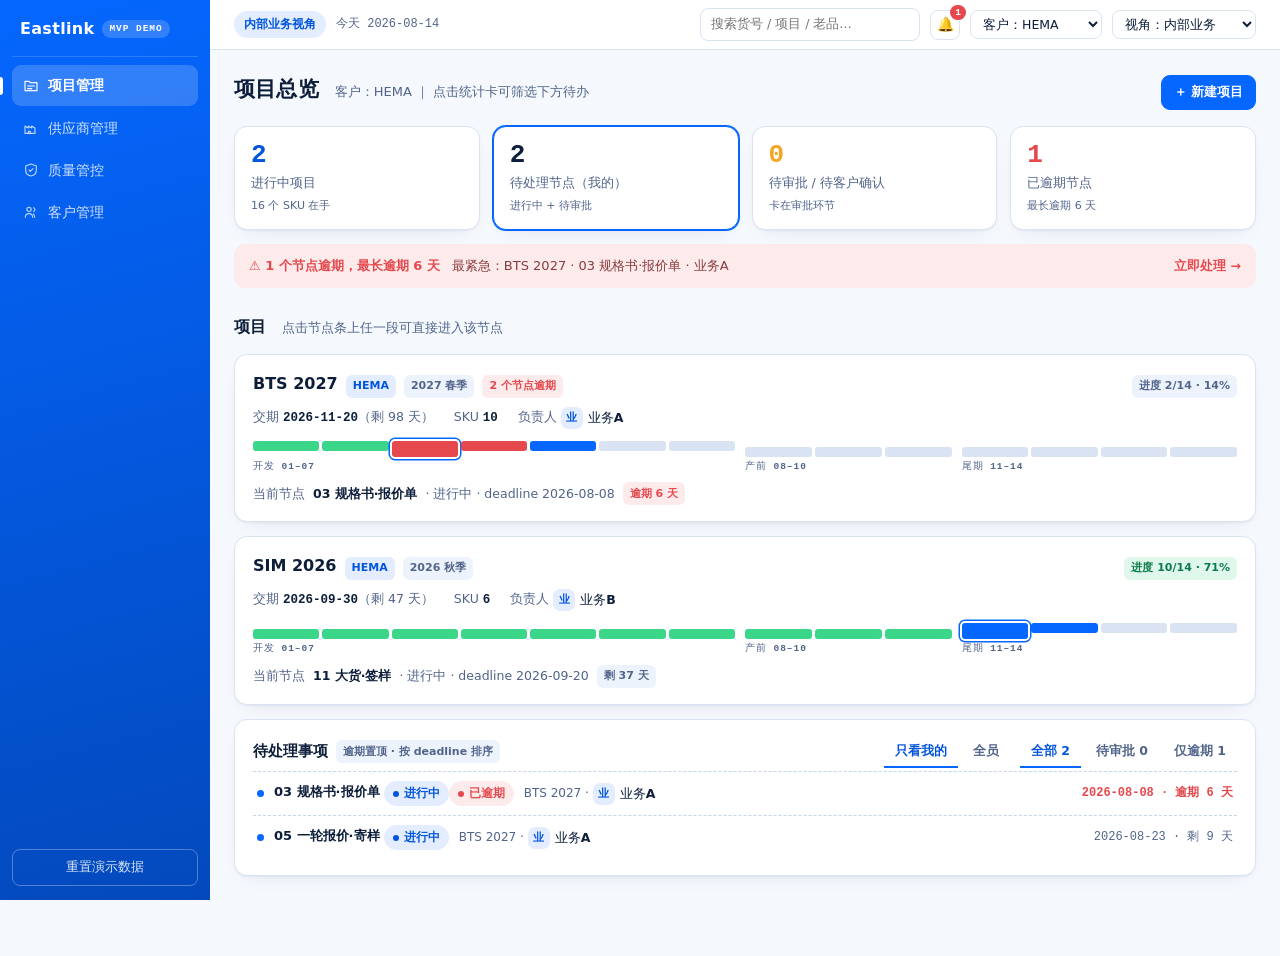
==== eastlink-mvp.html @ cfd0c026 "Add project creation and deepen platform boards with sales-flow UX Project creation: modal with deli" ====
<!doctype html>
<html lang="zh-CN">
<head>
<meta charset="utf-8">
<meta name="viewport" content="width=device-width, initial-scale=1">
<title>Eastlink MVP</title>
<style>
:root {
  --bg: #F5F8FD;
  --surface: #FFFFFF;
  --surface-2: #EDF3FC;
  --ink: #0D1E3A;
  --muted: #51648A;
  --line: #D9E3F3;
  --line-dash: #C7D5EC;
  --brand: #0567FF;
  --brand-ink: #0356DB;
  --brand-soft: #E3EDFF;
  --sky: #57BEEF;
  --sky-soft: #E3F4FD;
  --sky-text: #0C6DA6;
  --mint: #3CD68B;
  --mint-soft: #DFF8EB;
  --mint-text: #0C7A4A;
  --red: #E5484D;
  --red-soft: #FDEBEC;
  --amber: #F5A524;
  --amber-soft: #FDF3DF;
  --shadow: 0 1px 2px rgba(13,30,58,.05), 0 8px 22px -12px rgba(13,30,58,.13);
  --mono: ui-monospace, "SF Mono", SFMono-Regular, Menlo, Consolas, monospace;
}
* { box-sizing: border-box; }
html { -webkit-text-size-adjust: 100%; }
body {
  margin: 0;
  background: var(--bg);
  color: var(--ink);
  font: 400 14px/1.65 -apple-system, "SF Pro SC", "PingFang SC", "Hiragino Sans GB", "Source Han Sans SC", "Noto Sans CJK SC", "Microsoft YaHei", system-ui, sans-serif;
}
a { color: var(--brand-ink); text-decoration: none; }
button { font: inherit; cursor: pointer; }
input, select, textarea { font: inherit; color: var(--ink); }
:focus-visible { outline: 2px solid var(--brand); outline-offset: 1px; border-radius: 4px; }
.mono { font-family: var(--mono); font-variant-numeric: tabular-nums; }

/* ---------- shell: sidebar + main ---------- */
.shell { display: flex; min-height: 100vh; }
.sidebar {
  flex: 0 0 210px;
  position: sticky;
  top: 0;
  height: 100vh;
  background: linear-gradient(165deg, #0567FF 0%, #0349BC 100%);
  color: #fff;
  display: flex;
  flex-direction: column;
  padding: 16px 12px 14px;
  z-index: 40;
}
.side-brand {
  display: flex;
  align-items: center;
  gap: 8px;
  font-weight: 800;
  font-size: 16px;
  letter-spacing: .02em;
  padding: 0 8px 14px;
  margin-bottom: 8px;
  border-bottom: 1px solid rgba(255,255,255,.16);
}
.logo-tag { font: 650 9.5px/1 var(--mono); letter-spacing: .1em; background: rgba(255,255,255,.18); border-radius: 999px; padding: 4px 7px; }
.side-nav { display: flex; flex-direction: column; gap: 2px; }
.side-nav a {
  position: relative;
  display: flex;
  align-items: center;
  gap: 9px;
  padding: 9px 11px;
  border-radius: 9px;
  color: rgba(255,255,255,.82);
  font-size: 13.5px;
  font-weight: 550;
}
.side-nav a svg { flex: 0 0 16px; width: 16px; height: 16px; opacity: .9; }
.side-nav a:hover { background: rgba(255,255,255,.12); color: #fff; text-decoration: none; }
.side-nav a.on { background: rgba(255,255,255,.18); color: #fff; font-weight: 700; }
.side-nav a.on::before {
  content: "";
  position: absolute;
  left: -12px;
  top: 50%;
  transform: translateY(-50%);
  width: 3px;
  height: 18px;
  border-radius: 0 3px 3px 0;
  background: #fff;
}
.side-nav a.on svg { opacity: 1; }
.side-foot { margin-top: auto; padding-top: 12px; }
.btn-reset {
  width: 100%;
  background: transparent;
  color: rgba(255,255,255,.85);
  border: 1px solid rgba(255,255,255,.3);
  border-radius: 8px;
  padding: 7px 10px;
  font-size: 12.5px;
}
.btn-reset:hover { background: rgba(255,255,255,.12); }
.main { flex: 1; min-width: 0; }
.mainbar {
  position: sticky;
  top: 0;
  z-index: 30;
  height: 50px;
  background: var(--surface);
  border-bottom: 1px solid var(--line);
  display: flex;
  align-items: center;
  gap: 10px;
  padding: 0 24px;
}
.mainbar .spacer { flex: 1; }
.mainbar select {
  background: #fff;
  color: var(--ink);
  border: 1px solid var(--line);
  border-radius: 8px;
  padding: 5px 8px;
  font-size: 12.5px;
}
.mainbar select:hover { border-color: var(--brand); }
.role-badge {
  font-size: 12px;
  font-weight: 650;
  border-radius: 999px;
  padding: 4px 10px;
  background: var(--brand-soft);
  color: var(--brand-ink);
}
.role-badge.r-client { background: var(--sky-soft); color: var(--sky-text); }
.role-badge.r-manager { background: var(--mint-soft); color: var(--mint-text); }
.mainbar .today { font-size: 12px; color: var(--muted); }

/* ---------- layout ---------- */
.view { max-width: 1180px; margin: 0 auto; padding: 22px 24px 80px; }
.page-head { display: flex; flex-wrap: wrap; align-items: baseline; gap: 10px 16px; margin-bottom: 16px; }
.page-head h1 { margin: 0; font-size: 21px; font-weight: 750; letter-spacing: .01em; }
.page-head .sub { color: var(--muted); font-size: 13px; }
.page-head .spacer { flex: 1; }
.crumb { font-size: 12.5px; color: var(--muted); margin-bottom: 6px; }
.crumb a { color: var(--muted); }
.crumb a:hover { color: var(--brand-ink); }
.crumb b { color: var(--ink); font-weight: 600; }

/* ---------- cards & stats ---------- */
.card {
  background: var(--surface);
  border: 1px solid var(--line);
  border-radius: 13px;
  padding: 16px 18px;
  box-shadow: var(--shadow);
}
.card h3 { margin: 0 0 10px; font-size: 14.5px; font-weight: 700; display: flex; align-items: center; gap: 8px; }
.grid { display: grid; gap: 13px; }
.g4 { grid-template-columns: repeat(4, 1fr); }
.g3 { grid-template-columns: repeat(3, 1fr); }
.g2 { grid-template-columns: 1fr 1fr; }
.mt { margin-top: 14px; }
.statcard { padding: 14px 16px; }
.statcard .num { font: 750 26px/1.15 var(--mono); letter-spacing: -.01em; }
.statcard .lbl { color: var(--muted); font-size: 12.5px; margin-top: 2px; }
.statcard.warn .num { color: var(--red); }
.statcard.brand .num { color: var(--brand-ink); }
.statcard.mint .num { color: var(--mint-text); }

/* ---------- pills / chips / badges ---------- */
.pill {
  display: inline-flex;
  align-items: center;
  gap: 5px;
  font-size: 11.5px;
  font-weight: 650;
  border-radius: 999px;
  padding: 3px 9px;
  white-space: nowrap;
}
.pill::before { content: ""; width: 6px; height: 6px; border-radius: 50%; background: currentColor; }
.pill.s-pending { background: var(--surface-2); color: var(--muted); }
.pill.s-in_progress { background: var(--brand-soft); color: var(--brand-ink); }
.pill.s-review { background: var(--amber-soft); color: #9A6A0B; }
.pill.s-done { background: var(--mint-soft); color: var(--mint-text); }
.pill.s-overdue { background: var(--red-soft); color: var(--red); }
.tag {
  display: inline-block;
  font-size: 11px;
  font-weight: 600;
  border-radius: 6px;
  padding: 2.5px 7px;
  background: var(--surface-2);
  color: var(--muted);
  white-space: nowrap;
}
.tag.b { background: var(--brand-soft); color: var(--brand-ink); }
.tag.k { background: var(--sky-soft); color: var(--sky-text); }
.tag.m { background: var(--mint-soft); color: var(--mint-text); }
.tag.r { background: var(--red-soft); color: var(--red); }
.tag.a { background: var(--amber-soft); color: #9A6A0B; }
.avatar {
  display: inline-grid;
  place-items: center;
  width: 22px;
  height: 22px;
  border-radius: 7px;
  background: var(--brand-soft);
  color: var(--brand-ink);
  font-size: 11px;
  font-weight: 750;
  vertical-align: -5px;
  margin-right: 5px;
}
.who { display: inline-flex; align-items: center; font-size: 12.5px; color: var(--ink); font-weight: 550; margin-right: 10px; }

/* ---------- buttons ---------- */
.btn {
  display: inline-flex;
  align-items: center;
  gap: 6px;
  border-radius: 9px;
  border: 1px solid var(--line);
  background: var(--surface);
  color: var(--ink);
  font-size: 12.5px;
  font-weight: 600;
  padding: 6px 12px;
}
.btn:hover { border-color: var(--brand); color: var(--brand-ink); }
.btn.pri { background: var(--brand); border-color: var(--brand); color: #fff; }
.btn.pri:hover { background: var(--brand-ink); color: #fff; }
.btn.mint { background: var(--mint-soft); border-color: var(--mint); color: var(--mint-text); }
.btn.danger { background: var(--red-soft); border-color: transparent; color: var(--red); }
.btn.ghost { background: transparent; }
.btn.sm { padding: 3.5px 9px; font-size: 12px; border-radius: 7px; }
.btn[disabled] { opacity: .45; cursor: not-allowed; pointer-events: none; }
.btnrow { display: flex; flex-wrap: wrap; gap: 8px; align-items: center; }

/* ---------- tables ---------- */
.tbl-wrap { overflow-x: auto; border: 1px solid var(--line); border-radius: 11px; background: var(--surface); }
table.tbl { width: 100%; border-collapse: collapse; font-size: 13px; min-width: 640px; }
.tbl th {
  text-align: left;
  font-size: 11.5px;
  font-weight: 650;
  letter-spacing: .04em;
  color: var(--muted);
  background: var(--surface-2);
  padding: 8px 12px;
  white-space: nowrap;
}
.tbl td { padding: 9px 12px; border-top: 1px solid var(--line); vertical-align: top; }
.tbl tr:hover td { background: #FAFCFF; }
.tbl .num { font-family: var(--mono); font-variant-numeric: tabular-nums; }
.tbl input, .tbl select { max-width: 160px; }

/* ---------- forms ---------- */
input.ipt, select.ipt, textarea.ipt {
  width: 100%;
  border: 1px solid var(--line);
  border-radius: 8px;
  padding: 6px 9px;
  font-size: 13px;
  background: #fff;
}
textarea.ipt { resize: vertical; min-height: 60px; }
input.ipt:focus, textarea.ipt:focus, select.ipt:focus { border-color: var(--brand); outline: none; }
.ipt-inline { width: auto; }
.filterbar { display: flex; flex-wrap: wrap; gap: 8px; align-items: center; margin-bottom: 13px; }
.filterbar .ipt { width: auto; min-width: 130px; }
.filterbar .search { min-width: 200px; }

/* ---------- project card ---------- */
.proj-card { cursor: pointer; transition: border-color .15s ease; }
.proj-card:hover { border-color: var(--brand); }
.proj-card .top { display: flex; align-items: baseline; gap: 10px; }
.proj-card .name { font-size: 15.5px; font-weight: 750; }
.proj-card .meta { color: var(--muted); font-size: 12.5px; margin: 6px 0 10px; display: flex; flex-wrap: wrap; gap: 4px 14px; }
.mini-flow { display: flex; gap: 3px; }
.mini-flow i {
  height: 8px;
  flex: 1;
  border-radius: 3px;
}
/* 通用进度段配色（.mini-flow i 与 .seg 共用）——各状态类特异性保持一致，
   故容器不设默认 background，未开始由 .f-pending 显式着色 */
.f-pending { background: var(--line); }
.f-done { background: var(--mint); }
.f-in_progress { background: var(--brand); }
.f-review { background: var(--amber); }
.f-overdue { background: var(--red); }

/* ---------- home: 统计卡筛选 / 风险条 / 项目行 ---------- */
.statcard.click { cursor: pointer; transition: border-color .15s ease; }
.statcard.click:hover { border-color: var(--brand); }
.statcard.on { border-color: var(--brand); box-shadow: 0 0 0 1px var(--brand), var(--shadow); }
.statcard .hint { font-size: 11px; color: var(--muted); margin-top: 4px; }
.riskbar {
  display: flex;
  flex-wrap: wrap;
  align-items: center;
  gap: 6px 12px;
  background: var(--red-soft);
  color: var(--red);
  border-radius: 11px;
  padding: 11px 15px;
  font-size: 13px;
  font-weight: 600;
  cursor: pointer;
}
.riskbar .go { margin-left: auto; font-size: 12.5px; font-weight: 650; }
.riskbar .cool { color: #8A3B3E; font-weight: 500; }
.prow { cursor: pointer; transition: border-color .15s ease; }
.prow:hover { border-color: var(--brand); }
.prow-head { display: flex; flex-wrap: wrap; align-items: baseline; gap: 8px; }
.prow-head .name { font-size: 16px; font-weight: 750; }
.prow-meta {
  display: flex;
  flex-wrap: wrap;
  gap: 4px 20px;
  color: var(--muted);
  font-size: 12.5px;
  margin: 9px 0 12px;
}
.prow-meta b { color: var(--ink); font-family: var(--mono); font-weight: 650; }
.prow-meta b.over { color: var(--red); }
.flowbar { display: flex; gap: 10px; align-items: flex-end; }
.flowbar .grp { display: flex; gap: 3px; }
.flowbar .grp.g-dev { flex: 7; }
.flowbar .grp.g-pre { flex: 3; }
.flowbar .grp.g-end { flex: 4; }
.seg {
  position: relative;
  flex: 1;
  height: 10px;
  border-radius: 3px;
  cursor: pointer;
  transition: transform .12s ease;
}
.seg:hover { transform: scaleY(1.5); }
.seg.cur {
  height: 16px;
  box-shadow: 0 0 0 2px var(--surface), 0 0 0 3.5px var(--brand);
}
.flow-legend {
  display: flex;
  flex-wrap: wrap;
  gap: 4px 8px;
  align-items: center;
  margin-top: 11px;
  font-size: 12.5px;
  color: var(--muted);
}
.flow-legend b { color: var(--ink); }
.phase-ticks {
  display: flex;
  gap: 10px;
  margin-top: 5px;
  font: 550 9.5px/1 var(--mono);
  letter-spacing: .1em;
  color: var(--muted);
  text-transform: uppercase;
}
.phase-ticks span.g-dev { flex: 7; }
.phase-ticks span.g-pre { flex: 3; }
.phase-ticks span.g-end { flex: 4; }
.todo-head { display: flex; flex-wrap: wrap; align-items: center; gap: 10px; margin-bottom: 4px; }
.todo-head .tabs { margin: 0 0 0 auto; border: 0; }
.todo-head .tabs button { padding: 5px 11px; font-size: 12.5px; }

/* ---------- todo list ---------- */
.todo-item {
  display: flex;
  align-items: center;
  gap: 10px;
  padding: 9px 4px;
  border-top: 1px dashed var(--line-dash);
  cursor: pointer;
  font-size: 13px;
}
.todo-item:first-of-type { border-top: 0; }
.todo-item:hover .t-name { color: var(--brand-ink); }
.todo-item .t-name { font-weight: 600; }
.todo-item .t-proj { color: var(--muted); font-size: 12px; }
.todo-item .t-dl { margin-left: auto; font-family: var(--mono); font-size: 12px; color: var(--muted); white-space: nowrap; }
.todo-item .t-dl.over { color: var(--red); font-weight: 700; }

/* ---------- workflow lanes ---------- */
.lanes { display: grid; gap: 0; }
.lane { padding: 12px 0; }
.lane + .lane { border-top: 1px dashed var(--line-dash); }
.lane-tag { display: flex; align-items: center; gap: 7px; font-size: 12.5px; font-weight: 700; margin-bottom: 9px; }
.lane-tag i { width: 10px; height: 10px; border-radius: 2.5px; }
.lane-tag span { font: 550 10px/1 var(--mono); letter-spacing: .1em; color: var(--muted); text-transform: uppercase; }
.lane.ph-dev .lane-tag i { background: var(--brand); }
.lane.ph-pre .lane-tag i { background: var(--sky); }
.lane.ph-end .lane-tag i { background: var(--mint); }
.lane-chips { display: flex; flex-wrap: wrap; gap: 8px 6px; align-items: stretch; }
.nchip {
  display: flex;
  flex-direction: column;
  gap: 3px;
  min-width: 118px;
  border: 1px solid var(--line);
  border-radius: 10px;
  background: var(--surface-2);
  padding: 7px 10px;
  cursor: pointer;
  transition: border-color .15s ease;
}
.nchip:hover { border-color: var(--brand); }
.nchip.cur { border-color: var(--brand); box-shadow: 0 0 0 1px var(--brand); background: var(--brand-soft); }
.nchip.disabled { cursor: default; }
.nchip.disabled:hover { border-color: var(--line); }
.nchip .l1 { display: flex; align-items: center; gap: 6px; font-size: 12.5px; font-weight: 700; }
.nchip .no {
  display: inline-grid;
  place-items: center;
  width: 19px;
  height: 19px;
  border-radius: 5px;
  color: #fff;
  font: 700 10px/1 var(--mono);
}
.ph-dev .nchip .no { background: var(--brand); }
.ph-pre .nchip .no { background: var(--sky); color: #08405F; }
.ph-end .nchip .no { background: var(--mint); color: #06331F; }
.nchip .l2 { display: flex; align-items: center; gap: 6px; font-size: 10.5px; color: var(--muted); font-family: var(--mono); }
.dot { width: 7px; height: 7px; border-radius: 50%; display: inline-block; }
.dot.s-pending { background: var(--line-dash); }
.dot.s-in_progress { background: var(--brand); }
.dot.s-review { background: var(--amber); }
.dot.s-done { background: var(--mint); }
.nchip .over { color: var(--red); font-weight: 700; }
.hintbar {
  display: flex;
  flex-wrap: wrap;
  gap: 8px 14px;
  align-items: center;
  background: var(--brand-soft);
  border-radius: 10px;
  padding: 10px 14px;
  font-size: 13px;
  margin-top: 13px;
}
.hintbar b { color: var(--brand-ink); }
.hintbar.warn { background: var(--red-soft); }
.hintbar.warn b { color: var(--red); }

/* ---------- node detail ---------- */
.node-headcard { display: flex; flex-wrap: wrap; gap: 10px 22px; align-items: center; }
.node-headcard .big { font-size: 18px; font-weight: 750; display: flex; align-items: center; gap: 10px; }
.node-headcard .code { font: 700 12px/1 var(--mono); letter-spacing: .1em; color: var(--brand-ink); text-transform: uppercase; }
.kv { font-size: 12.5px; color: var(--muted); }
.kv b { color: var(--ink); font-family: var(--mono); font-weight: 650; }
.kv b.over { color: var(--red); }
.sec-title {
  font-size: 11.5px;
  font-weight: 700;
  letter-spacing: .08em;
  color: var(--muted);
  text-transform: uppercase;
  margin: 0 0 8px;
  font-family: var(--mono);
}
.file-item {
  display: flex;
  align-items: center;
  gap: 8px;
  font-size: 12.5px;
  padding: 6px 9px;
  border: 1px dashed var(--line-dash);
  border-radius: 8px;
  color: var(--muted);
  margin-bottom: 6px;
}
.chk { display: flex; align-items: flex-start; gap: 8px; padding: 5px 0; font-size: 13px; cursor: pointer; }
.chk input { margin-top: 3px; accent-color: var(--brand); }
.chk.done span { color: var(--muted); text-decoration: line-through; }
.cmt { border-top: 1px dashed var(--line-dash); padding: 9px 0; font-size: 13px; }
.cmt:first-of-type { border-top: 0; }
.cmt .h { display: flex; align-items: center; gap: 8px; margin-bottom: 3px; }
.cmt .t { color: var(--muted); font-size: 11px; font-family: var(--mono); margin-left: auto; }
.cmt p { margin: 0; color: #3E4F6E; }
.ver { display: flex; gap: 10px; align-items: baseline; padding: 7px 0; border-top: 1px dashed var(--line-dash); font-size: 12.5px; }
.ver:first-of-type { border-top: 0; }
.ver .v { font: 700 11px/1.6 var(--mono); color: var(--brand-ink); min-width: 42px; }
.ver .d { color: var(--muted); font-family: var(--mono); font-size: 11px; margin-left: auto; white-space: nowrap; }
.reject-box { margin-top: 8px; }

/* ---------- psf ---------- */
.psf-bar { display: flex; flex-wrap: wrap; gap: 8px; align-items: center; margin-bottom: 13px; }
.lang-toggle { display: inline-flex; border: 1px solid var(--line); border-radius: 9px; overflow: hidden; }
.lang-toggle button { border: 0; background: var(--surface); padding: 5px 13px; font-size: 12.5px; font-weight: 650; color: var(--muted); }
.lang-toggle button.on { background: var(--brand); color: #fff; }
.psf-sec { margin-top: 14px; }
.psf-sec .tbl td input.cell {
  width: 100%;
  border: 1px solid transparent;
  background: transparent;
  border-radius: 6px;
  padding: 3px 6px;
  font-size: 13px;
}
.psf-sec .tbl td input.cell:hover { border-color: var(--line); background: #fff; }
.psf-sec .tbl td input.cell:focus { border-color: var(--brand); background: #fff; outline: none; }
.psf-sec .tbl td input.cell[disabled] { color: var(--ink); opacity: 1; }
tr.critical td { background: var(--red-soft) !important; }
tr.critical td:first-child { border-left: 3px solid var(--red); }
.badge-final {
  background: var(--mint);
  color: #06331F;
  font: 750 10.5px/1 var(--mono);
  letter-spacing: .08em;
  border-radius: 999px;
  padding: 5px 10px;
}
.badge-lock { background: var(--surface-2); color: var(--muted); font-size: 11.5px; border-radius: 999px; padding: 4px 10px; font-weight: 650; }

/* ---------- side panel ---------- */
.panel-mask { position: fixed; inset: 0; background: rgba(9,20,45,.35); z-index: 60; }
.panel {
  position: fixed;
  top: 0; right: 0; bottom: 0;
  width: min(460px, 94vw);
  background: var(--surface);
  z-index: 61;
  box-shadow: -12px 0 40px rgba(9,20,45,.18);
  display: flex;
  flex-direction: column;
}
.panel .p-head { padding: 14px 18px; border-bottom: 1px solid var(--line); display: flex; align-items: center; gap: 10px; }
.panel .p-head h3 { margin: 0; font-size: 15px; }
.panel .p-body { padding: 14px 18px; overflow-y: auto; flex: 1; }
.panel .p-foot { padding: 12px 18px; border-top: 1px solid var(--line); display: flex; gap: 8px; justify-content: flex-end; }
.x { margin-left: auto; border: 0; background: var(--surface-2); border-radius: 8px; width: 28px; height: 28px; font-size: 14px; color: var(--muted); }
.sup-row { border: 1px solid var(--line); border-radius: 10px; padding: 10px 12px; margin-bottom: 9px; display: flex; gap: 10px; align-items: flex-start; }
.sup-row.on { border-color: var(--brand); background: var(--brand-soft); }
.sup-row input { margin-top: 3px; accent-color: var(--brand); }
.sup-row .s-name { font-weight: 700; font-size: 13.5px; }
.sup-row .s-meta { color: var(--muted); font-size: 12px; margin-top: 2px; display: flex; flex-wrap: wrap; gap: 3px 10px; }

/* ---------- overlay / sheet ---------- */
.ovl { position: fixed; inset: 0; background: rgba(9,20,45,.45); z-index: 70; overflow-y: auto; padding: 30px 16px; }
.sheet {
  background: #fff;
  max-width: 880px;
  margin: 0 auto;
  border-radius: 14px;
  padding: 28px 32px;
  box-shadow: 0 24px 70px rgba(9,20,45,.3);
  color: #0D1E3A;
}
.sheet-head { display: flex; align-items: center; gap: 12px; border-bottom: 2px solid #0567FF; padding-bottom: 12px; margin-bottom: 16px; }
.sheet-head h2 { margin: 0; font-size: 18px; }
.sheet-head .mk { display: flex; gap: 5px; }
.sheet-head .mk i { width: 12px; height: 12px; border-radius: 3px; display: block; }
.sheet-head .mk i:first-child { background: #57BEEF; }
.sheet-head .mk i:last-child { background: #3CD68B; }
.sheet-sub { color: #51648A; font-size: 12px; margin: -10px 0 14px; }
.ovl-actions { max-width: 880px; margin: 0 auto 12px; display: flex; justify-content: flex-end; gap: 8px; }
.ovl-actions .btn { background: #fff; }
.slide { border: 1px solid var(--line); border-radius: 12px; padding: 16px; display: flex; flex-direction: column; gap: 8px; align-items: center; text-align: center; }
.slide .ph { font-size: 42px; background: var(--surface-2); border-radius: 10px; width: 100%; padding: 22px 0; }
.slide .a { font: 700 12px/1.4 var(--mono); color: var(--brand-ink); }
.slide .p { font-size: 12.5px; color: var(--muted); }
.spin {
  width: 26px; height: 26px;
  border: 3px solid var(--brand-soft);
  border-top-color: var(--brand);
  border-radius: 50%;
  animation: sp 0.8s linear infinite;
  margin: 20px auto;
}
@keyframes sp { to { transform: rotate(360deg); } }
.raw {
  background: #0D1E3A;
  color: #C9DAF7;
  font: 12px/1.7 var(--mono);
  border-radius: 10px;
  padding: 14px 16px;
  white-space: pre-wrap;
  max-height: 220px;
  overflow-y: auto;
}

/* ---------- matrix (dashboard) ---------- */
.matrix-wrap { overflow-x: auto; }
.matrix { border-collapse: collapse; font-size: 12px; min-width: 760px; width: 100%; }
.matrix th { font: 650 10px/1.3 var(--mono); color: var(--muted); padding: 5px 3px; text-align: center; }
.matrix td { padding: 4px 3px; }
.matrix td.pname { font-weight: 700; font-size: 13px; white-space: nowrap; padding-right: 12px; }
.mcell {
  height: 26px;
  border-radius: 6px;
  background: var(--surface-2);
  display: grid;
  place-items: center;
  font: 650 9.5px/1 var(--mono);
  color: transparent;
  cursor: pointer;
}
.mcell.s-done { background: var(--mint); color: #06331F; }
.mcell.s-in_progress { background: var(--brand); color: #fff; }
.mcell.s-review { background: var(--amber); color: #5B3E06; }
.mcell.ov { box-shadow: inset 0 0 0 2px var(--red); }
.legend { display: flex; flex-wrap: wrap; gap: 14px; font-size: 12px; color: var(--muted); margin-top: 10px; }
.legend i { width: 12px; height: 12px; border-radius: 4px; display: inline-block; vertical-align: -2px; margin-right: 5px; }

/* ---------- tabs ---------- */
.tabs { display: flex; gap: 4px; border-bottom: 1px solid var(--line); margin-bottom: 14px; }
.tabs button {
  border: 0;
  background: transparent;
  padding: 8px 14px;
  font-size: 13.5px;
  font-weight: 650;
  color: var(--muted);
  border-bottom: 2px solid transparent;
  margin-bottom: -1px;
}
.tabs button.on { color: var(--brand-ink); border-bottom-color: var(--brand); }

/* ---------- clients ---------- */
.swatches { display: flex; gap: 6px; }
.swatches i { width: 26px; height: 26px; border-radius: 7px; border: 1px solid var(--line); }
.prod-grid { display: grid; grid-template-columns: repeat(4, 1fr); gap: 12px; }
.prod {
  border: 1px solid var(--line);
  border-radius: 11px;
  background: var(--surface);
  padding: 12px;
  cursor: pointer;
  transition: border-color .15s ease;
}
.prod:hover { border-color: var(--brand); }
.prod .ph { font-size: 34px; text-align: center; background: var(--surface-2); border-radius: 9px; padding: 14px 0; margin-bottom: 8px; }
.prod .a { font: 700 11px/1.5 var(--mono); color: var(--brand-ink); }
.prod .n { font-weight: 650; font-size: 13px; }
.prod .m { color: var(--muted); font-size: 11.5px; }

/* ---------- client (HEMA) view ---------- */
.confirm-card { border: 1px solid var(--amber); background: var(--amber-soft); border-radius: 12px; padding: 14px 16px; }
.confirm-card h4 { margin: 0 0 6px; font-size: 14px; }
.confirm-card p { margin: 0 0 10px; font-size: 12.5px; color: #6B4E0E; }
.client-banner {
  background: var(--sky-soft);
  color: var(--sky-text);
  border-radius: 10px;
  padding: 9px 14px;
  font-size: 12.5px;
  font-weight: 600;
  margin-bottom: 14px;
}

/* ---------- toast ---------- */
#toast-root { position: fixed; bottom: 24px; left: 50%; transform: translateX(-50%); z-index: 90; display: grid; gap: 8px; }
.toast {
  background: #0D1E3A;
  color: #fff;
  border-radius: 10px;
  padding: 10px 18px;
  font-size: 13px;
  box-shadow: 0 12px 30px rgba(9,20,45,.35);
  animation: tin .2s ease;
}
.toast.ok { background: #0C7A4A; }
@keyframes tin { from { opacity: 0; transform: translateY(8px); } }

.empty { color: var(--muted); font-size: 13px; padding: 18px 0; text-align: center; }
.note-strip { background: var(--surface-2); border-radius: 9px; padding: 8px 12px; font-size: 12px; color: var(--muted); }

/* ---------- 表单行 / 选择芯片 ---------- */
.form-row { display: grid; grid-template-columns: 92px 1fr; gap: 8px; align-items: center; margin-bottom: 9px; font-size: 13px; }
.form-row > label { color: var(--muted); font-size: 12.5px; }
.chip-select { display: flex; flex-wrap: wrap; gap: 6px; }
label.pick {
  border: 1px solid var(--line);
  border-radius: 8px;
  padding: 4px 9px;
  font-size: 12px;
  cursor: pointer;
  color: var(--muted);
}
label.pick input { margin-right: 4px; accent-color: var(--brand); }
label.pick.on { border-color: var(--brand); background: var(--brand-soft); color: var(--brand-ink); }
.sku-row { display: grid; grid-template-columns: 96px 1fr 130px 90px 30px; gap: 7px; align-items: center; margin-bottom: 7px; }
.sku-row .art { font: 650 11px/1.4 var(--mono); color: var(--brand-ink); }

/* ---------- 客户档案 ---------- */
.kfacts { display: grid; grid-template-columns: 1fr 1fr; gap: 7px 14px; font-size: 12.5px; margin-top: 10px; }
.kfacts span { color: var(--muted); }
.kfacts b { color: var(--ink); font-weight: 650; margin-left: 5px; }
.color-grid { display: grid; grid-template-columns: 1fr 1fr; gap: 8px; }
.color-item { display: flex; gap: 9px; align-items: center; border: 1px solid var(--line); border-radius: 9px; padding: 7px 9px; }
.color-item i { width: 30px; height: 30px; border-radius: 7px; border: 1px solid var(--line); flex: 0 0 30px; }
.color-item .cn { font-weight: 650; font-size: 12.5px; }
.color-item .cu { color: var(--muted); font-size: 11px; }
.risk-note { position: relative; padding-left: 16px; font-size: 13px; color: var(--muted); margin: 8px 0; line-height: 1.65; }
.risk-note::before { content: ""; position: absolute; left: 2px; top: 8px; width: 6px; height: 6px; border-radius: 50%; background: var(--red); }

/* ---------- 全局搜索 / 提醒铃铛 ---------- */
.searchbox { position: relative; }
.searchbox input {
  width: 220px;
  border: 1px solid var(--line);
  border-radius: 8px;
  padding: 5.5px 10px;
  font-size: 12.5px;
  background: #fff;
}
.searchbox input:focus { border-color: var(--brand); outline: none; }
.search-drop {
  position: absolute;
  top: calc(100% + 6px);
  right: 0;
  width: 320px;
  background: var(--surface);
  border: 1px solid var(--line);
  border-radius: 11px;
  box-shadow: 0 16px 40px rgba(9,20,45,.16);
  z-index: 55;
  overflow: hidden;
}
.search-item { display: flex; gap: 8px; align-items: center; padding: 8.5px 12px; font-size: 12.5px; cursor: pointer; }
.search-item + .search-item { border-top: 1px solid var(--surface-2); }
.search-item:hover { background: var(--surface-2); }
.search-item .k {
  font: 650 10px/1 var(--mono);
  letter-spacing: .06em;
  color: var(--brand-ink);
  background: var(--brand-soft);
  border-radius: 5px;
  padding: 3px 5px;
  flex: 0 0 auto;
}
.search-item .sub { margin-left: auto; color: var(--muted); font-size: 11px; white-space: nowrap; }
.bell {
  position: relative;
  border: 1px solid var(--line);
  background: #fff;
  border-radius: 8px;
  width: 30px;
  height: 30px;
  display: grid;
  place-items: center;
  font-size: 14px;
}
.bell:hover { border-color: var(--brand); }
.bell b {
  position: absolute;
  top: -6px;
  right: -7px;
  background: var(--red);
  color: #fff;
  font: 700 9.5px/1 var(--mono);
  border-radius: 999px;
  padding: 3px 5px;
}

/* ---------- 节点页 mini 导航条 ---------- */
.node-minibar { display: flex; gap: 8px; align-items: center; margin: 0 0 12px; }
.node-minibar .mini-segs { display: flex; gap: 3px; flex: 1; }
.node-minibar .seg { height: 6px; }
.node-minibar .seg.cur { height: 12px; box-shadow: 0 0 0 2px var(--bg), 0 0 0 3.5px var(--brand); }

/* ---------- print ---------- */
@media print {
  body { background: #fff; }
  #app, #toast-root, .ovl-actions { display: none !important; }
  .ovl { position: static; padding: 0; background: #fff; overflow: visible; }
  .sheet { box-shadow: none; border-radius: 0; max-width: none; padding: 0; }
}

/* ---------- responsive ---------- */
@media (max-width: 1000px) {
  .g4 { grid-template-columns: 1fr 1fr; }
  .g3 { grid-template-columns: 1fr; }
  .g2 { grid-template-columns: 1fr; }
  .prod-grid { grid-template-columns: repeat(2, 1fr); }
  .shell { display: block; }
  .sidebar {
    position: static;
    width: 100%;
    height: auto;
    flex-direction: row;
    align-items: center;
    gap: 12px;
    overflow-x: auto;
    padding: 8px 14px;
  }
  .side-brand { border-bottom: 0; padding: 0; margin: 0; white-space: nowrap; }
  .side-nav { flex-direction: row; gap: 2px; }
  .side-nav a { white-space: nowrap; padding: 7px 10px; }
  .side-nav a.on::before { display: none; }
  .side-foot { margin: 0 0 0 auto; padding: 0; }
  .btn-reset { width: auto; white-space: nowrap; }
  .mainbar { padding: 0 14px; flex-wrap: wrap; height: auto; min-height: 50px; }
  .view { padding: 16px 14px 60px; }
  .prow-meta { gap: 4px 14px; }
}
</style>
</head>
<body>
<div id="app"></div>
<div id="overlay-root"></div>
<div id="toast-root"></div>
<script>
'use strict';
/* ============================================================
   Eastlink MVP Demo — 纯前端原型（mock 数据，人名/供应商均为化名）
   基于《Eastlink-MVP-PRD.md》实现
   ============================================================ */

const TODAY = '2026-08-14';
const DB_KEY = 'eastlink-mvp-v2';

/* ---------- 工作流 14 节点定义 ---------- */
const NODE_DEFS = [
  { id: '01', code: 'Brief',     name: '需求简报',   phase: 'dev', dur: 3,  confirm: true  },
  { id: '02', code: 'Artwork',   name: '设计稿',     phase: 'dev', dur: 5,  confirm: true  },
  { id: '03', code: 'PSF',       name: '规格书·报价单', phase: 'dev', dur: 5, confirm: true },
  { id: '04', code: 'PPA',       name: '测试标准',   phase: 'dev', dur: 3,  confirm: true  },
  { id: '05', code: 'Tender',    name: '一轮报价·寄样', phase: 'dev', dur: 12, confirm: true },
  { id: '06', code: 'Benchmark', name: '二轮竞价',   phase: 'dev', dur: 7,  confirm: true  },
  { id: '07', code: 'FS',        name: '最终确认',   phase: 'dev', dur: 5,  confirm: true  },
  { id: '08', code: 'PO',        name: 'PO·包材确认', phase: 'pre', dur: 20, confirm: true },
  { id: '09', code: 'PPSample',  name: '产前样确认', phase: 'pre', dur: 10, confirm: true  },
  { id: '10', code: 'Audit',     name: '验厂',       phase: 'pre', dur: 7,  confirm: false },
  { id: '11', code: 'Bulk',      name: '大货·签样',  phase: 'end', dur: 30, confirm: false },
  { id: '12', code: 'DUPRO',     name: '中期验货',   phase: 'end', dur: 0,  confirm: false },
  { id: '13', code: 'FRI',       name: '大货验货',   phase: 'end', dur: 3,  confirm: false },
  { id: '14', code: 'Ship',      name: '出运·归档',  phase: 'end', dur: 7,  confirm: false }
];
const PHASES = {
  dev: { label: '开发阶段', en: 'Development' },
  pre: { label: '中期 · 产前阶段', en: 'Pre-production' },
  end: { label: '尾期阶段', en: 'Production & Shipment' }
};
const STATUS_LABEL = { pending: '未开始', in_progress: '进行中', review: '待审批', done: '已完成' };
const CATS = { NB: '线圈本 / 本册', BG: '包袋', PN: '金属笔', CU: '水杯' };
const CAT_PH = { NB: '📓', BG: '👜', PN: '🖊️', CU: '🥤' };

/* ---------- 通用工具 ---------- */
const $ = s => document.querySelector(s);
const esc = s => String(s ?? '').replace(/[&<>"']/g, c => ({ '&': '&amp;', '<': '&lt;', '>': '&gt;', '"': '&quot;', "'": '&#39;' }[c]));
const d2 = iso => new Date(iso + 'T00:00:00');
function addDays(iso, n) {
  const d = d2(iso); d.setDate(d.getDate() + n);
  const p = x => String(x).padStart(2, '0');
  return d.getFullYear() + '-' + p(d.getMonth() + 1) + '-' + p(d.getDate());
}
const diffDays = (a, b) => Math.round((d2(b) - d2(a)) / 86400000);
const fmtD = iso => iso ? iso.slice(5).replace('-', '/') : '—';
const nodeDef = id => NODE_DEFS.find(n => n.id === id);
const isOverdue = n => n.status !== 'done' && n.deadline && n.deadline < TODAY;
const nowStamp = () => TODAY + ' 10:30';

/* ---------- 时间线倒推（PRD §7.2） ---------- */
function recalcTimeline(p) {
  const D = {};
  const chain = ['14', '13', '11', '10', '09', '08', '07', '06', '05', '04', '03', '02', '01'];
  let cursor = p.deliveryDate;
  let bulkStart = null;
  chain.forEach(id => {
    const def = nodeDef(id);
    D[id] = cursor;
    cursor = addDays(cursor, -def.dur);
    if (id === '11') bulkStart = cursor;
  });
  D['12'] = addDays(bulkStart, 5); // DUPRO：大货开始后 +5 天（约完成 10%）
  p.nodes.forEach(n => { n.deadline = D[n.id]; });
  return D;
}

/* ---------- PSF 品类模板 ---------- */
function psfTemplate(cat) {
  const T = {
    NB: {
      desc: { zh: 'A5 双线圈笔记本，2mm 灰板封面覆哑膜，内页 80g 道林纸 96 张四色印刷', en: 'A5 twin-wire notebook, 2mm greyboard cover with matt lamination, 96 sheets 80gsm woodfree paper, 4C printing' },
      cons: [
        { part: '封面', zh: '2mm 灰板 + 157g 铜版纸覆哑膜', en: '2mm greyboard + 157gsm art paper, matt lamination' },
        { part: '内页', zh: '80g 道林纸 96 张，四色印刷', en: '96 sheets 80gsm woodfree paper, 4C printing' },
        { part: '线圈', zh: '双线圈 黑色 φ8mm 金属', en: 'Twin wire-o, black, φ8mm metal' },
        { part: '装订', zh: 'YO 圈装订，四角圆角', en: 'Wire-o binding, rounded corners' }
      ],
      surf: [
        { process: '烫金', position: '封面 Logo', zh: '定位烫金', en: 'Hot stamping (registered)' },
        { process: '印刷', position: '封面', zh: '四色印刷 + 哑膜', en: '4C printing + matt lamination' }
      ],
      pack: [
        { item: '吊牌', zh: '300g 铜版纸，四色，含条码', en: '300gsm art paper hangtag, 4C, with barcode' },
        { item: 'OPP 袋', zh: 'OPP 自粘袋，含警示语', en: 'Self-adhesive OPP bag with warning text' },
        { item: '外箱', zh: '五层瓦楞 K=K，唛头按客户模板', en: '5-ply corrugated K=K carton, shipping mark per client template' }
      ],
      comp: [
        { type: '法规', requirement: 'REACH 附录 XVII 受限物质', source: 'QBP', critical: true },
        { type: '测试', requirement: 'EN71-3 重金属迁移', source: 'PPA', critical: true },
        { type: '法规', requirement: '纸张 FSC 认证', source: 'QBP', critical: false }
      ]
    },
    BG: {
      desc: { zh: '儿童书包，600D 涤纶 PU 涂层，双肩可调织带，前袋拉链开合', en: 'Kids backpack, 600D polyester with PU coating, adjustable shoulder straps, front zip pocket' },
      cons: [
        { part: '面料', zh: '600D 涤纶，PU 涂层', en: '600D polyester, PU coated' },
        { part: '织带', zh: 'PP 织带 25mm，双肩可调', en: '25mm PP webbing, adjustable' },
        { part: '拉链', zh: '5# 尼龙拉链，自动锁头', en: '#5 nylon zipper with auto-lock puller' },
        { part: '车缝', zh: '受力点双线加固', en: 'Double-stitch reinforced at stress points' }
      ],
      surf: [
        { process: '印花', position: '前幅', zh: '热转印图案', en: 'Heat-transfer print' },
        { process: '织唛', position: '侧缝', zh: '织唛标', en: 'Woven label at side seam' }
      ],
      pack: [
        { item: '吊牌', zh: '300g 铜版纸吊牌 + 安全别针', en: '300gsm hangtag with safety pin' },
        { item: 'PE 袋', zh: 'PE 袋含透气孔与警示语', en: 'PE bag with air holes and warning text' },
        { item: '外箱', zh: '五层瓦楞，每箱 20 只', en: '5-ply carton, 20 pcs per carton' }
      ],
      comp: [
        { type: '高风险点', requirement: '开口圈直径 ≥ 2.5cm', source: 'QBP', critical: true },
        { type: '测试', requirement: '车缝拉力 ≥ 70N', source: 'PPA', critical: true },
        { type: '法规', requirement: '邻苯二甲酸盐（6P）', source: 'QBP', critical: false }
      ]
    },
    PN: {
      desc: { zh: '金属圆珠笔，铝合金笔杆阳极氧化，1.0mm 黑色油墨', en: 'Metal ballpoint pen, anodized aluminium barrel, 1.0mm black ink' },
      cons: [
        { part: '笔杆', zh: '铝合金，阳极氧化', en: 'Aluminium barrel, anodized' },
        { part: '笔芯', zh: '1.0mm 黑色油墨，书写 ≥800m', en: '1.0mm black ink refill, writing length ≥800m' },
        { part: '笔夹', zh: '铁夹电镀镍', en: 'Iron clip, nickel plated' }
      ],
      surf: [
        { process: '丝印', position: '笔杆', zh: '单色 Logo 丝印', en: '1C silk-screen logo' }
      ],
      pack: [
        { item: '纸卡', zh: '350g 白卡吸塑纸卡', en: '350gsm blister card' },
        { item: '内盒', zh: '50 支/内盒', en: '50 pcs per inner box' },
        { item: '外箱', zh: '五层瓦楞', en: '5-ply carton' }
      ],
      comp: [
        { type: '测试', requirement: 'ISO 12757 书写性能', source: 'PPA', critical: true },
        { type: '法规', requirement: '笔帽通气孔（EN 71-1）', source: 'QBP', critical: true }
      ]
    },
    CU: {
      desc: { zh: '304 不锈钢保温杯 500ml，双层真空，PP 杯盖含硅胶密封圈', en: '304 stainless steel vacuum bottle 500ml, double-wall, PP lid with silicone sealing ring' },
      cons: [
        { part: '杯体', zh: '304 不锈钢，双层真空', en: '304 stainless steel, double-wall vacuum' },
        { part: '杯盖', zh: 'PP + 硅胶密封圈', en: 'PP lid + silicone sealing ring' },
        { part: '涂层', zh: '外壁粉体喷涂', en: 'Powder coating on outer wall' }
      ],
      surf: [
        { process: '激光雕刻', position: '杯身', zh: 'Logo 激光雕刻', en: 'Laser engraved logo' }
      ],
      pack: [
        { item: '彩盒', zh: '350g 白卡彩盒，四色', en: '350gsm colour box, 4C' },
        { item: '外箱', zh: '五层瓦楞，每箱 24 只', en: '5-ply carton, 24 pcs' }
      ],
      comp: [
        { type: '法规', requirement: '食品接触材料 LFGB / EU 10-2011', source: 'QBP', critical: true },
        { type: '测试', requirement: '密封性 + 保温性能测试', source: 'PPA', critical: true }
      ]
    }
  };
  const t = T[cat] || T.NB;
  return JSON.parse(JSON.stringify(t));
}

function makePsf(skuId, cat, ver, locked) {
  const t = psfTemplate(cat);
  return {
    id: 'psf-' + skuId, skuId, version: ver, locked: !!locked,
    updatedTime: locked ? '2026-08-06' : '2026-08-11', editor: '业务A',
    sections: { productDesc: t.desc, construction: t.cons, surface: t.surf, packaging: t.pack, compliance: t.comp },
    history: locked
      ? [{ ver: 'V1', time: '2026-07-28', author: '业务A', change: '导入客户 PSF，生成结构化初稿' },
         { ver: 'V2', time: '2026-08-02', author: '业务A', change: '内页克重 80g → 100g，同步英文版' },
         { ver: 'Final', time: '2026-08-06', author: '业务A', change: '客户确认后锁定最终版' }]
      : [{ ver: 'V1', time: '2026-08-05', author: '业务B', change: '按品类模板创建' },
         { ver: 'V2', time: '2026-08-11', author: '业务B', change: '补充高风险点（开口圈 ≥2.5cm）' }]
  };
}

/* ---------- 节点实例工厂 ---------- */
function makeNode(id, ownerId, reviewerId, skus) {
  const def = nodeDef(id);
  const skuDone = {};
  skus.forEach(s => { skuDone[s.id] = false; });
  return {
    id, status: 'pending', deadline: null,
    ownerId, reviewerId: reviewerId || null,
    inputs: [], todos: [], comments: [], versions: [],
    skuDone
  };
}
function markSkus(node, skus, count) {
  skus.slice(0, count).forEach(s => { node.skuDone[s.id] = true; });
}

/* ---------- Mock 数据 ---------- */
function seed() {
  const people = [
    { id: 'u1', name: '业务A', role: '业务负责人' },
    { id: 'u2', name: '业务B', role: '业务员' },
    { id: 'u3', name: 'CQV 审核', role: '品质（CQV）' },
    { id: 'u4', name: '管理员', role: '管理者' },
    { id: 'u5', name: 'HEMA 买手', role: '客户' }
  ];

  const suppliers = [
    { id: 's1', name: '供应商A', categories: ['NB'], processes: ['线圈装订', '烫金', '四色印刷'], mold: '支持', leadTimeDays: 30, priceBand: '$0.8 – 1.5', clients: ['HEMA'], auditStatus: 'passed', auditExpiry: '2027-03-15', certs: ['BSCI', 'FSC'], rating: 5,
      region: '宁波', capacity: '80 万册 / 月', moq: '3,000', yearsCoop: 6, contact: '联系人A',
      audits: [{ date: '2026-03-10', type: 'BSCI', result: '通过', expiry: '2027-03-15' }, { date: '2025-03-02', type: '客户验厂（TUV）', result: '通过', expiry: '2026-03-10' }],
      quotes: [{ artNo: 'HM-NB-001', price: '$0.95', date: '2026-08-10' }, { artNo: 'HM-NB-003', price: '$0.41', date: '2026-08-10' }] },
    { id: 's2', name: '供应商B', categories: ['NB'], processes: ['胶装', '线圈装订'], mold: '支持', leadTimeDays: 45, priceBand: '$0.6 – 1.2', clients: ['HEMA', 'Migros'], auditStatus: 'passed', auditExpiry: '2026-10-05', certs: ['BSCI'], rating: 4,
      region: '温州', capacity: '50 万册 / 月', moq: '5,000', yearsCoop: 4, contact: '联系人B',
      audits: [{ date: '2025-09-28', type: 'BSCI', result: '通过', expiry: '2026-10-05' }],
      quotes: [{ artNo: 'HM-NB-002', price: '$0.82', date: '2026-08-09' }] },
    { id: 's3', name: '供应商C', categories: ['BG'], processes: ['车缝', '热转印'], mold: '不支持', leadTimeDays: 40, priceBand: '$2.5 – 4.0', clients: ['HEMA'], auditStatus: 'pending', auditExpiry: null, certs: ['BSCI'], rating: 4,
      region: '泉州', capacity: '12 万只 / 月', moq: '2,000', yearsCoop: 2, contact: '联系人C',
      audits: [{ date: '2026-07-30', type: '客户验厂（TUV）', result: '排期中', expiry: null }],
      quotes: [{ artNo: 'HM-BG-001', price: '$2.80', date: '2026-08-11' }] },
    { id: 's4', name: '供应商D', categories: ['BG'], processes: ['车缝', '织唛', '印花'], mold: '支持', leadTimeDays: 35, priceBand: '$3.0 – 5.0', clients: ['Migros'], auditStatus: 'passed', auditExpiry: '2027-01-20', certs: ['BSCI', 'ISO9001'], rating: 5,
      region: '广州', capacity: '20 万只 / 月', moq: '3,000', yearsCoop: 5, contact: '联系人D',
      audits: [{ date: '2026-01-15', type: 'BSCI', result: '通过', expiry: '2027-01-20' }], quotes: [] },
    { id: 's5', name: '供应商E', categories: ['PN'], processes: ['阳极氧化', '丝印', '电镀'], mold: '支持', leadTimeDays: 30, priceBand: '$0.3 – 0.6', clients: ['HEMA'], auditStatus: 'passed', auditExpiry: '2027-05-10', certs: ['BSCI'], rating: 4,
      region: '温州', capacity: '300 万支 / 月', moq: '10,000', yearsCoop: 7, contact: '联系人E',
      audits: [{ date: '2026-05-05', type: 'BSCI', result: '通过', expiry: '2027-05-10' }],
      quotes: [{ artNo: 'HM-PN-001', price: '$0.31', date: '2026-08-08' }, { artNo: 'HM-PN-002', price: '$0.26', date: '2026-08-08' }] },
    { id: 's6', name: '供应商F', categories: ['PN', 'NB'], processes: ['丝印', '移印'], mold: '不支持', leadTimeDays: 25, priceBand: '$0.2 – 0.5', clients: ['HEMA', 'Migros'], auditStatus: 'expired', auditExpiry: '2026-06-30', certs: [], rating: 3,
      region: '义乌', capacity: '200 万支 / 月', moq: '10,000', yearsCoop: 3, contact: '联系人F',
      audits: [{ date: '2025-06-25', type: 'BSCI', result: '通过', expiry: '2026-06-30' }],
      quotes: [{ artNo: 'HM-NB-003', price: '$0.39', date: '2026-07-20' }] },
    { id: 's7', name: '供应商G', categories: ['CU'], processes: ['真空焊接', '粉体喷涂', '激光雕刻'], mold: '支持', leadTimeDays: 45, priceBand: '$1.8 – 3.2', clients: ['HEMA'], auditStatus: 'passed', auditExpiry: '2027-02-28', certs: ['BSCI', 'LFGB'], rating: 5,
      region: '永康', capacity: '30 万只 / 月', moq: '3,000', yearsCoop: 5, contact: '联系人G',
      audits: [{ date: '2026-02-20', type: 'BSCI', result: '通过', expiry: '2027-02-28' }, { date: '2026-02-20', type: 'LFGB 体系审核', result: '通过', expiry: '2027-02-28' }],
      quotes: [{ artNo: 'HM-CU-001', price: '$1.22', date: '2026-08-12' }, { artNo: 'HM-CU-002', price: '$2.15', date: '2026-08-12' }] },
    { id: 's8', name: '供应商H', categories: ['CU'], processes: ['注塑', '喷涂'], mold: '支持', leadTimeDays: 50, priceBand: '$1.5 – 2.8', clients: ['Migros'], auditStatus: 'passed', auditExpiry: '2026-11-15', certs: ['ISO9001'], rating: 4,
      region: '永康', capacity: '25 万只 / 月', moq: '5,000', yearsCoop: 2, contact: '联系人H',
      audits: [{ date: '2025-11-10', type: 'ISO9001', result: '通过', expiry: '2026-11-15' }], quotes: [] }
  ];

  /* ----- 项目 1：BTS 2027（进行中，当前 Tender，含逾期演示） ----- */
  const p1Skus = [
    { id: 'k1', artNo: 'HM-NB-001', name: 'A5 线圈本', cat: 'NB', ph: '📓', target: 1.20, quote: 1.35, cost: 0.95, cand: ['s1', 's2'], final: null },
    { id: 'k2', artNo: 'HM-NB-002', name: 'B5 线胶本', cat: 'NB', ph: '📔', target: 1.05, quote: 1.18, cost: 0.82, cand: ['s2'], final: null },
    { id: 'k3', artNo: 'HM-NB-003', name: '口袋笔记本', cat: 'NB', ph: '📒', target: 0.55, quote: 0.62, cost: 0.41, cand: ['s1', 's2', 's6'], final: null },
    { id: 'k4', artNo: 'HM-NB-004', name: '精装笔记本', cat: 'NB', ph: '📕', target: 1.80, quote: 2.05, cost: 1.42, cand: [], final: null },
    { id: 'k5', artNo: 'HM-BG-001', name: '儿童书包', cat: 'BG', ph: '🎒', target: 3.60, quote: 3.95, cost: 2.80, cand: ['s3'], final: null },
    { id: 'k6', artNo: 'HM-BG-002', name: '时尚托特包', cat: 'BG', ph: '👜', target: 2.90, quote: 3.20, cost: 2.25, cand: [], final: null },
    { id: 'k7', artNo: 'HM-PN-001', name: '金属圆珠笔', cat: 'PN', ph: '🖊️', target: 0.42, quote: 0.48, cost: 0.31, cand: ['s5', 's6'], final: null },
    { id: 'k8', artNo: 'HM-PN-002', name: '按动中性笔', cat: 'PN', ph: '✒️', target: 0.36, quote: 0.41, cost: 0.26, cand: ['s5'], final: null },
    { id: 'k9', artNo: 'HM-CU-001', name: '塑料水杯', cat: 'CU', ph: '🥤', target: 1.60, quote: 1.78, cost: 1.22, cand: ['s7'], final: null },
    { id: 'k10', artNo: 'HM-CU-002', name: '保温杯', cat: 'CU', ph: '☕', target: 2.80, quote: 3.10, cost: 2.15, cand: ['s7'], final: null }
  ];
  const p1 = {
    id: 'p1', name: 'BTS 2027', client: 'HEMA', season: '2027 春季', deliveryDate: '2026-11-20',
    createdDate: '2026-07-25', ownerId: 'u1', status: 'active',
    skus: p1Skus, nodes: NODE_DEFS.map(d => makeNode(d.id, d.id === '04' ? 'u3' : 'u1', d.id === '04' ? 'u3' : (d.confirm ? 'u5' : null), p1Skus))
  };
  recalcTimeline(p1);
  const pn = id => p1.nodes.find(n => n.id === id);
  pn('01').status = 'done'; markSkus(pn('01'), p1Skus, 10);
  pn('01').inputs = ['HEMA Brief 2027春季.pptx', '预算区间表.xlsx'];
  pn('01').todos = [{ t: 'SKU 货号建档', done: true }, { t: '按交期倒推时间线', done: true }, { t: '产品推荐方案', done: true }];
  pn('01').versions = [{ v: 'V1', time: '2026-07-26', author: '业务A', note: '建项目，导入 Brief 与 SKU 清单' }];
  pn('02').status = 'done'; markSkus(pn('02'), p1Skus, 10);
  pn('02').inputs = ['Brief 结论包', '品牌色彩规范'];
  pn('02').todos = [{ t: '10 款设计稿输出', done: true }, { t: '客户确认', done: true }];
  pn('02').comments = [
    { author: 'HEMA 买手', role: '客户', time: '2026-08-01 15:20', text: 'HM-NB-003 封面颜色改为 Pantone 2925C，其余款式确认。' },
    { author: '业务A', role: '业务', time: '2026-08-02 09:10', text: '已更新稿件 V2，并同步 PSF 颜色字段。' }
  ];
  pn('02').versions = [
    { v: 'V1', time: '2026-07-30', author: '业务A', note: '首版设计稿 10 款' },
    { v: 'V2', time: '2026-08-02', author: '业务A', note: '按客户意见修改 HM-NB-003 封面色' }
  ];
  pn('03').status = 'in_progress'; markSkus(pn('03'), p1Skus, 9);
  pn('03').inputs = ['客户 PSF 原文（Excel）', '设计稿 V2'];
  pn('03').todos = [{ t: '10 份双语 PSF', done: false }, { t: '报价单派生', done: true }, { t: '高风险点标注（CQV）', done: true }];
  pn('04').status = 'review'; markSkus(pn('04'), p1Skus, 8);
  pn('04').inputs = ['QBP 手册 v3', 'PPA 测试矩阵'];
  pn('04').todos = [{ t: '10 款测试要求落地', done: true }, { t: 'CQV 审核', done: false }];
  pn('04').comments = [
    { author: 'CQV 审核', role: '品质', time: '2026-08-09 14:05', text: '【驳回】HM-BG-001 缺少开口圈 ≥2.5cm 的测试要求，请补充后重新提交。' },
    { author: '业务A', role: '业务', time: '2026-08-11 09:40', text: '已补充开口圈与车缝拉力要求，重新提交审批。' }
  ];
  pn('05').status = 'in_progress'; markSkus(pn('05'), p1Skus, 5);
  pn('05').inputs = ['Final PSF ×9', '目标价区间'];
  pn('05').todos = [{ t: '供应商匹配（10 款）', done: false }, { t: '一轮报价汇总', done: false }, { t: 'CQV 开发样评估', done: false }, { t: '样品拍照 + 寄样', done: false }];
  p1.currentNodeId = '05';

  /* ----- 项目 2：SIM 2026（大货阶段，含 DUPRO 记录） ----- */
  const p2Skus = [
    { id: 'm1', artNo: 'HM-NB-101', name: 'SIM 线圈本', cat: 'NB', ph: '📓', target: 1.10, quote: 1.25, cost: 0.88, cand: ['s1'], final: 's1' },
    { id: 'm2', artNo: 'HM-NB-102', name: 'SIM 练习本', cat: 'NB', ph: '📗', target: 0.48, quote: 0.55, cost: 0.36, cand: ['s2'], final: 's2' },
    { id: 'm3', artNo: 'HM-PN-101', name: 'SIM 圆珠笔', cat: 'PN', ph: '🖊️', target: 0.38, quote: 0.44, cost: 0.28, cand: ['s5'], final: 's5' },
    { id: 'm4', artNo: 'HM-BG-101', name: 'SIM 笔袋', cat: 'BG', ph: '👝', target: 1.20, quote: 1.38, cost: 0.95, cand: ['s3'], final: 's3' },
    { id: 'm5', artNo: 'HM-CU-101', name: 'SIM 水壶', cat: 'CU', ph: '🥤', target: 1.55, quote: 1.72, cost: 1.18, cand: ['s7'], final: 's7' },
    { id: 'm6', artNo: 'HM-NB-103', name: 'SIM 素描本', cat: 'NB', ph: '🎨', target: 0.95, quote: 1.08, cost: 0.74, cand: ['s1'], final: 's1' }
  ];
  const p2 = {
    id: 'p2', name: 'SIM 2026', client: 'HEMA', season: '2026 秋季', deliveryDate: '2026-09-30',
    createdDate: '2026-04-10', ownerId: 'u2', status: 'active',
    skus: p2Skus, nodes: NODE_DEFS.map(d => makeNode(d.id, 'u2', d.confirm ? 'u5' : null, p2Skus))
  };
  recalcTimeline(p2);
  const qn = id => p2.nodes.find(n => n.id === id);
  ['01','02','03','04','05','06','07','08','09','10'].forEach(id => { qn(id).status = 'done'; markSkus(qn(id), p2Skus, 6); });
  qn('07').versions = [
    { v: 'V1', time: '2026-06-20', author: '业务B', note: 'FS 初稿' },
    { v: 'V2', time: '2026-06-28', author: '业务B', note: '客户改 3×4 → 3×3 装箱，同步修正描述' },
    { v: 'Final', time: '2026-07-02', author: '业务B', note: '客户确认后锁定 Final 版本' }
  ];
  qn('07').fsLocked = true;
  qn('11').status = 'in_progress'; markSkus(qn('11'), p2Skus, 2);
  qn('11').todos = [{ t: '大货样确认', done: true }, { t: '大货签样', done: true }, { t: '生产进度跟踪', done: false }];
  qn('12').status = 'in_progress';
  qn('12').todos = [{ t: '预约第三方中期验货', done: true }, { t: '整改项跟进', done: false }];
  p2.currentNodeId = '11';

  /* ----- PSF ----- */
  const psfs = {};
  p1Skus.forEach(s => {
    psfs[s.id] = makePsf(s.id, s.cat, s.id === 'k1' ? 'Final' : 'V2', s.id === 'k1');
  });
  p2Skus.forEach(s => { psfs[s.id] = makePsf(s.id, s.cat, 'Final', true); });

  /* ----- CQV 评估记录 ----- */
  const cqv = [
    { id: 'c1', projectId: 'p1', nodeId: '05', sku: 'HM-BG-001', item: '开口圈直径 ≥ 2.5cm', result: '通过', note: '要求已在打样前传达工厂', by: 'CQV 审核', time: '2026-08-12' },
    { id: 'c2', projectId: 'p1', nodeId: '05', sku: 'HM-BG-002', item: '车缝拉力 ≥ 70N', result: '整改后复评', note: '首件 62N，工厂加固后复测', by: 'CQV 审核', time: '2026-08-13' },
    { id: 'c3', projectId: 'p1', nodeId: '05', sku: 'HM-CU-002', item: '密封性测试', result: '通过', note: '倒置 30min 无渗漏', by: 'CQV 审核', time: '2026-08-13' }
  ];

  /* ----- 验货记录（DUPRO / FRI） ----- */
  const inspections = [
    { id: 'i1', projectId: 'p2', nodeId: '12', kind: 'DUPRO', time: '2026-08-12', progress: '大货完成约 10%', items: [
      { item: '外观 / 色差', result: 'pass', issue: '', fix: '' },
      { item: '尺寸抽检', result: 'pass', issue: '', fix: '' },
      { item: '印刷 / 烫金定位', result: 'fail', issue: '定位烫偏移约 2mm', fix: '整改中：调整定位治具后复检' }
    ]}
  ];

  /* ----- 客户档案 ----- */
  const client = {
    name: 'HEMA',
    profile: {
      positioning: '荷兰国民生活方式品牌：亲民价格 + 高设计感，SKU 覆盖文具、家居、出行',
      facts: [
        { k: '总部', v: '荷兰 · 阿姆斯特丹' },
        { k: '合作年限', v: '6 年' },
        { k: '年开发季', v: 'BTS · SIM · Gift' },
        { k: '年 SKU 规模', v: '≈ 400 款' }
      ],
      colors: [
        { hex: '#E30613', name: '品牌主红', usage: '品牌主色 / 包装主色' },
        { hex: '#FFFFFF', name: '纯白', usage: '底色 / 留白' },
        { hex: '#0567FF', name: '活力蓝', usage: 'BTS 系列辅色' },
        { hex: '#F5D90A', name: '柠檬黄', usage: '促销 / 点缀色' }
      ],
      materials: {
        preferred: ['再生纸 / FSC 纸张', 'rPET 面料', '食品级 PP', 'Tritan', '304 不锈钢'],
        banned: ['PVC', '6P 邻苯超标塑化剂', '偶氮染料']
      },
      docs: [
        { name: 'QBP 品质手册', ver: 'v3', date: '2026-05-12' },
        { name: 'PPA 测试矩阵', ver: '2026', date: '2026-06-01' },
        { name: '包装与唛头规范', ver: 'v2.1', date: '2026-03-18' }
      ],
      notes: [
        '追责以 PSF Final 锁定版为准（曾因 3×3 / 3×4 装箱描述不一致险担空运费）',
        '客户 PSF 常年不更新，双语最新版由我方维护',
        '每季约 70% 为老品换设计——开发前先查过往产品库',
        '包材设计稿在 FS 确认后 0.5–1 个月内交齐',
        '供应链透明化：FS 中逐款填明生产工厂'
      ]
    },
    terms: [
      { std: '03 PSF 规格书', client: 'PSF / Master File' },
      { std: '05 一轮报价·寄样', client: 'Tender' },
      { std: '06 二轮竞价', client: 'Benchmark' },
      { std: '07 最终确认', client: 'FS（Finalization Sheet）' },
      { std: '09 产前样', client: 'PP Sample' }
    ],
    contacts: [
      { name: 'HEMA 买手', role: '买手（Stationery）', note: '主对接人，Brief 与定款确认', nodes: ['Brief', 'Tender 定款', 'FS 确认'] },
      { name: 'HEMA QA', role: 'FE Quality Team', note: '验货与品质异常对接', nodes: ['验货', '异常整改'] }
    ],
    sop: ['Artwork 下载后 24 小时内建档', 'PSF 以 Final 锁定版为准（追责依据）', '包材设计稿 FS 后 0.5–1 个月内交齐']
  };
  const clientProducts = [
    { id: 'h1', year: 2024, project: 'BTS', artNo: 'HM-NB-B24-01', name: 'A5 线圈本（米菲联名）', cat: 'NB', ph: '📓', desc: '2mm 灰板封面覆哑膜，双线圈 φ8mm，内页 80g 96 张' },
    { id: 'h2', year: 2024, project: 'BTS', artNo: 'HM-NB-B24-02', name: 'B5 作业本', cat: 'NB', ph: '📗', desc: '胶装 60 张，70g 道林纸，封面 250g 白卡' },
    { id: 'h3', year: 2024, project: 'BTS', artNo: 'HM-BG-B24-01', name: '儿童书包（恐龙）', cat: 'BG', ph: '🎒', desc: '600D 涤纶，开口圈 ≥2.5cm，反光条' },
    { id: 'h4', year: 2024, project: 'Gift', artNo: 'HM-CU-G24-01', name: '保温杯 450ml', cat: 'CU', ph: '☕', desc: '304 双层真空，LFGB，粉体喷涂' },
    { id: 'h5', year: 2025, project: 'BTS', artNo: 'HM-NB-B25-01', name: '口袋笔记本', cat: 'NB', ph: '📒', desc: 'A6 胶装 48 张，圆角，四色封面' },
    { id: 'h6', year: 2025, project: 'BTS', artNo: 'HM-PN-B25-01', name: '金属圆珠笔', cat: 'PN', ph: '🖊️', desc: '铝合金杆阳极氧化，1.0mm 黑芯' },
    { id: 'h7', year: 2025, project: 'SIM', artNo: 'HM-BG-S25-01', name: '时尚托特包', cat: 'BG', ph: '👜', desc: '12oz 帆布，织唛标，底部加固' },
    { id: 'h8', year: 2025, project: 'SIM', artNo: 'HM-CU-S25-01', name: '塑料水杯', cat: 'CU', ph: '🥤', desc: '食品级 PP 500ml，刻度线，防漏盖' },
    { id: 'h9', year: 2026, project: 'BTS', artNo: 'HM-NB-B26-01', name: '精装笔记本', cat: 'NB', ph: '📕', desc: '布面精装 A5，烫金书名，丝带书签' },
    { id: 'h10', year: 2026, project: 'BTS', artNo: 'HM-PN-B26-01', name: '按动中性笔', cat: 'PN', ph: '✒️', desc: '0.5mm 黑芯，橡胶握手，笔帽通气孔' },
    { id: 'h11', year: 2026, project: 'Gift', artNo: 'HM-BG-G26-01', name: '帆布购物袋', cat: 'BG', ph: '🛍️', desc: '10oz 帆布，丝印单色，可折叠' },
    { id: 'h12', year: 2026, project: 'SIM', artNo: 'HM-CU-S26-01', name: '儿童水壶', cat: 'CU', ph: '🍼', desc: 'Tritan 材质 400ml，吸管盖，密封测试' }
  ];

  return { role: 'sales', projects: [p1, p2], suppliers, people, client, clientProducts, psfs, cqv, inspections };
}

/* ---------- 存储 ---------- */
let db;
function loadDB() {
  try {
    const raw = localStorage.getItem(DB_KEY);
    if (raw) { db = JSON.parse(raw); return; }
  } catch (e) { /* ignore */ }
  db = seed();
  saveDB();
}
function saveDB() {
  try { localStorage.setItem(DB_KEY, JSON.stringify(db)); } catch (e) { /* ignore */ }
}
function resetDemo() {
  try { localStorage.removeItem(DB_KEY); } catch (e) { /* ignore */ }
  db = seed(); saveDB();
  ui.overlay = null; ui.panel = null;
  location.hash = '#/projects';
  render();
  toast('演示数据已重置', true);
}

/* ---------- 查询助手 ---------- */
const proj = id => db.projects.find(p => p.id === id);
const person = id => db.people.find(p => p.id === id) || { name: '—', role: '' };
const supplier = id => db.suppliers.find(s => s.id === id);
const nodeOf = (p, nid) => p.nodes.find(n => n.id === nid);
const skuOf = (p, kid) => p.skus.find(s => s.id === kid);
const doneCount = (p, n) => p.skus.filter(s => n.skuDone[s.id]).length;
const activeNodes = p => p.nodes.filter(n => n.status === 'in_progress' || n.status === 'review');
const isClient = () => db.role === 'client';
const canEdit = () => db.role !== 'client';

/* ---------- UI 状态（不持久化） ---------- */
const ui = {
  overlay: null,          // {kind, ...}
  panel: null,            // {kind, ...}
  psfLang: 'zh',
  qualityTab: 'risk',
  cqvFilter: 'all',
  homeFilter: 'all',
  todoMine: true,
  searchQ: '',
  submitConfirm: false,
  newProj: null,
  supFilter: { client: 'all', cat: 'all', q: '', audit: 'all' },
  prodFilter: { year: 'all', project: 'all', cat: 'all', q: '' },
  briefFilter: '',
  rejectOpen: false
};
/* ============================================================
   视图渲染
   ============================================================ */

function statusPill(n) {
  const over = isOverdue(n);
  const def = nodeDef(n.id);
  let label = STATUS_LABEL[n.status];
  if (n.status === 'review' && def.confirm) label = '待审批 / 待确认';
  return `<span class="pill s-${n.status}">${label}</span>${over ? '<span class="pill s-overdue">已逾期</span>' : ''}`;
}
function avatarOf(name) { return `<span class="who"><span class="avatar">${esc(String(name).slice(0, 1))}</span>${esc(name)}</span>`; }
function currentNode(p) { return p.nodes.find(n => n.status !== 'done') || p.nodes[p.nodes.length - 1]; }
function stars(n) { return '★★★★★'.slice(0, n) + '<span style="opacity:.25">' + '★★★★★'.slice(n) + '</span>'; }

/* ---------- 顶部导航 ---------- */
const ICONS = {
  dashboard: '<path d="M3 3h7v7H3zM14 3h7v4h-7zM14 11h7v10h-7zM3 14h7v7H3z"/>',
  projects: '<path d="M3 5h6l2 2h10v12H3z"/><path d="M7 12h10M7 16h6"/>',
  suppliers: '<path d="M3 20V9l5 3V9l5 3V9l5 3v8z"/><path d="M8 20v-3h3v3"/>',
  quality: '<path d="M12 3l8 3v6c0 4.5-3.2 8.2-8 9-4.8-.8-8-4.5-8-9V6z"/><path d="M9 12l2 2 4-4"/>',
  clients: '<circle cx="9" cy="8" r="3.2"/><path d="M3.5 20c0-3.3 2.5-5.5 5.5-5.5s5.5 2.2 5.5 5.5"/><path d="M16 5.5a3 3 0 0 1 0 5.6M17.5 20c0-2.2-.8-4-2-5.2"/>'
};
const ROLE_LABEL = { sales: '内部业务视角', manager: '管理者视角', client: 'HEMA 客户视角' };
const PERSONA = 'u1'; // sales 视角默认人格：业务A

function myAlerts() {
  let c = 0;
  db.projects.forEach(p => p.nodes.forEach(n => {
    if (n.ownerId === PERSONA && (isOverdue(n) || n.status === 'review')) c++;
  }));
  return c;
}

function searchDrop() {
  const q = ui.searchQ.trim();
  const Q = q.toUpperCase();
  const res = [];
  db.projects.forEach(p => {
    if (p.name.toUpperCase().includes(Q)) res.push({ k: '项目', label: p.name, sub: p.season, act: 'gsearch-go', href: '#/projects/' + p.id });
  });
  db.projects.forEach(p => p.skus.forEach(s => {
    if (s.artNo.toUpperCase().includes(Q) || s.name.includes(q)) res.push({ k: 'SKU', label: s.artNo + ' ' + s.name, sub: p.name, act: 'gsearch-go', href: `#/projects/${p.id}/psf/${s.id}` });
  }));
  db.clientProducts.forEach(x => {
    if (x.artNo.toUpperCase().includes(Q) || x.name.includes(q)) res.push({ k: '老品', label: x.artNo + ' ' + x.name, sub: x.year + ' · ' + x.project, act: 'gsearch-prod', id: x.id });
  });
  const top = res.slice(0, 8);
  return `<div class="search-drop">${top.length ? top.map(r => `
    <div class="search-item" data-act="${r.act}" ${r.href ? `data-href="${r.href}"` : `data-id="${r.id}"`}>
      <span class="k">${r.k}</span><span>${esc(r.label)}</span><span class="sub">${esc(r.sub)}</span>
    </div>`).join('') : '<div class="search-item" style="color:var(--muted);cursor:default">无匹配结果</div>'}</div>`;
}

function navLink(href, key, routeKey, icon, label) {
  return `<a href="${href}" class="${routeKey === key ? 'on' : ''}">
    <svg viewBox="0 0 24 24" fill="none" stroke="currentColor" stroke-width="1.7"
      stroke-linecap="round" stroke-linejoin="round" aria-hidden="true">${ICONS[icon]}</svg>${label}</a>`;
}

function shell(routeKey, body) {
  const role = db.role;
  let links = '';
  if (role === 'client') {
    links = navLink('#/projects', 'projects', routeKey, 'projects', '我的项目');
  } else {
    if (role === 'manager') links += navLink('#/dashboard', 'dashboard', routeKey, 'dashboard', '管理看板');
    links += navLink('#/projects', 'projects', routeKey, 'projects', '项目管理')
      + navLink('#/suppliers', 'suppliers', routeKey, 'suppliers', '供应商管理')
      + navLink('#/quality', 'quality', routeKey, 'quality', '质量管控')
      + navLink('#/clients', 'clients', routeKey, 'clients', '客户管理');
  }
  return `
  <div class="shell">
    <aside class="sidebar">
      <div class="side-brand">Eastlink <span class="logo-tag">MVP DEMO</span></div>
      <nav class="side-nav">${links}</nav>
      <div class="side-foot"><button class="btn-reset" data-act="reset">重置演示数据</button></div>
    </aside>
    <div class="main">
      <header class="mainbar">
        <span class="role-badge r-${role}">${ROLE_LABEL[role] || ''}</span>
        <span class="today mono">今天 ${TODAY}</span>
        <span class="spacer"></span>
        ${role !== 'client' ? `<span class="searchbox">
          <input placeholder="搜索货号 / 项目 / 老品…" value="${esc(ui.searchQ)}" data-chg="gsearch" aria-label="全局搜索">
          ${ui.searchQ.trim() ? searchDrop() : ''}
        </span>
        <button class="bell" data-act="bell" title="我的提醒：逾期 + 待审批">🔔${myAlerts() ? `<b>${myAlerts()}</b>` : ''}</button>` : ''}
        <select data-chg="clientFilter" title="客户筛选">
          <option>客户：HEMA</option>
          <option disabled>Migros（二期）</option>
        </select>
        <select data-chg="role" title="视角切换">
          <option value="sales" ${role === 'sales' ? 'selected' : ''}>视角：内部业务</option>
          <option value="manager" ${role === 'manager' ? 'selected' : ''}>视角：管理者</option>
          <option value="client" ${role === 'client' ? 'selected' : ''}>视角：HEMA 客户</option>
          <option value="supplier" disabled>供应商（二期）</option>
        </select>
      </header>
      <main class="view">${body}</main>
    </div>
  </div>`;
}

/* ---------- 工作流泳道 ---------- */
function lanesHtml(p, clickable) {
  const cur = currentNode(p);
  const groups = { dev: [], pre: [], end: [] };
  p.nodes.forEach(n => groups[nodeDef(n.id).phase].push(n));
  return `<div class="lanes">` + Object.keys(groups).map(ph => `
    <div class="lane ph-${ph}">
      <div class="lane-tag"><i></i>${PHASES[ph].label}<span>${PHASES[ph].en}</span></div>
      <div class="lane-chips">
        ${groups[ph].map(n => {
          const def = nodeDef(n.id);
          const over = isOverdue(n);
          const dc = doneCount(p, n);
          return `<div class="nchip ${n.id === cur.id ? 'cur' : ''} ${clickable ? '' : 'disabled'}"
            ${clickable ? `data-act="goto" data-href="#/projects/${p.id}/node/${n.id}"` : ''}>
            <span class="l1"><span class="no">${n.id}</span>${def.name}</span>
            <span class="l2"><span class="dot s-${n.status}"></span>${dc}/${p.skus.length}
              <span class="${over ? 'over' : ''}">${fmtD(n.deadline)}${over ? ' 逾期' : ''}</span></span>
          </div>`;
        }).join('')}
      </div>
    </div>`).join('') + `</div>`;
}

/* ---------- 首页（内部） ---------- */
function projectRow(p) {
  const cur = currentNode(p);
  const overs = p.nodes.filter(isOverdue);
  const done = p.nodes.filter(n => n.status === 'done').length;
  const pct = Math.round(done / p.nodes.length * 100);
  const toDelivery = diffDays(TODAY, p.deliveryDate);
  const curOver = isOverdue(cur);
  const curDays = diffDays(TODAY, cur.deadline);
  const groups = { dev: [], pre: [], end: [] };
  p.nodes.forEach(n => groups[nodeDef(n.id).phase].push(n));

  return `<div class="card prow mt" data-act="goto" data-href="#/projects/${p.id}">
    <div class="prow-head">
      <span class="name">${esc(p.name)}</span>
      <span class="tag b">${esc(p.client)}</span><span class="tag">${esc(p.season)}</span>
      ${overs.length ? `<span class="tag r">${overs.length} 个节点逾期</span>` : ''}
      <span style="flex:1"></span>
      <span class="tag ${pct >= 60 ? 'm' : ''}">进度 ${done}/${p.nodes.length} · ${pct}%</span>
    </div>
    <div class="prow-meta">
      <span>交期 <b>${p.deliveryDate}</b>（${toDelivery >= 0 ? `剩 ${toDelivery} 天` : `<b class="over">已过 ${-toDelivery} 天</b>`}）</span>
      <span>SKU <b>${p.skus.length}</b></span>
      <span>负责人 ${avatarOf(person(p.ownerId).name)}</span>
    </div>
    <div class="flowbar">
      ${['dev', 'pre', 'end'].map(ph => `<span class="grp g-${ph}">
        ${groups[ph].map(n => `<i class="seg f-${isOverdue(n) ? 'overdue' : n.status} ${n.id === cur.id ? 'cur' : ''}"
          title="${n.id} ${nodeDef(n.id).name} · ${STATUS_LABEL[n.status]}${isOverdue(n) ? ' · 已逾期' : ''}"
          data-act="goto" data-href="#/projects/${p.id}/node/${n.id}"></i>`).join('')}
      </span>`).join('')}
    </div>
    <div class="phase-ticks"><span class="g-dev">开发 01–07</span><span class="g-pre">产前 08–10</span><span class="g-end">尾期 11–14</span></div>
    <div class="flow-legend">
      当前节点 <b>${cur.id} ${nodeDef(cur.id).name}</b> · ${STATUS_LABEL[cur.status]} ·
      deadline ${cur.deadline}
      ${curOver ? `<span class="tag r">逾期 ${-curDays} 天</span>` : `<span class="tag">剩 ${curDays} 天</span>`}
    </div>
  </div>`;
}

function viewHome() {
  const projs = db.projects.filter(p => p.status === 'active');
  const allActive = [];
  projs.forEach(p => activeNodes(p).forEach(n => allActive.push({ p, n })));
  const mineOn = db.role === 'sales' && ui.todoMine;
  const scoped = mineOn ? allActive.filter(x => x.n.ownerId === PERSONA) : allActive;
  const overdue = scoped.filter(x => isOverdue(x.n));
  const reviews = scoped.filter(x => x.n.status === 'review');
  scoped.sort((a, b) => (isOverdue(b.n) - isOverdue(a.n)) || (a.n.deadline < b.n.deadline ? -1 : 1));

  const F = ui.homeFilter;
  const list = F === 'overdue' ? overdue : F === 'review' ? reviews : scoped;
  const worst = overdue.length
    ? overdue.reduce((a, b) => diffDays(a.n.deadline, TODAY) >= diffDays(b.n.deadline, TODAY) ? a : b)
    : null;

  return `
  <div class="page-head"><h1>项目总览</h1><span class="sub">客户：HEMA ｜ 点击统计卡可筛选下方待办</span>
    <span class="spacer"></span>
    ${canEdit() ? '<button class="btn pri" data-act="np-open">＋ 新建项目</button>' : ''}</div>
  <div class="grid g4">
    <div class="card statcard brand"><div class="num">${projs.length}</div><div class="lbl">进行中项目</div>
      <div class="hint">${projs.reduce((s, p) => s + p.skus.length, 0)} 个 SKU 在手</div></div>
    <div class="card statcard click ${F === 'all' ? 'on' : ''}" data-act="home-filter" data-f="all">
      <div class="num">${scoped.length}</div><div class="lbl">待处理节点${mineOn ? '（我的）' : ''}</div><div class="hint">进行中 + 待审批</div></div>
    <div class="card statcard click ${F === 'review' ? 'on' : ''}" data-act="home-filter" data-f="review">
      <div class="num" style="color:var(--amber)">${reviews.length}</div><div class="lbl">待审批 / 待客户确认</div>
      <div class="hint">卡在审批环节</div></div>
    <div class="card statcard warn click ${F === 'overdue' ? 'on' : ''}" data-act="home-filter" data-f="overdue">
      <div class="num">${overdue.length}</div><div class="lbl">已逾期节点</div>
      <div class="hint">${worst ? `最长逾期 ${diffDays(worst.n.deadline, TODAY)} 天` : '全部按期'}</div></div>
  </div>
  ${worst ? `<div class="riskbar mt" data-act="goto" data-href="#/projects/${worst.p.id}/node/${worst.n.id}">
    ⚠ ${overdue.length} 个节点逾期，最长逾期 ${diffDays(worst.n.deadline, TODAY)} 天
    <span class="cool">最紧急：${esc(worst.p.name)} · ${worst.n.id} ${nodeDef(worst.n.id).name} · ${esc(person(worst.n.ownerId).name)}</span>
    <span class="go">立即处理 →</span></div>` : ''}

  <div class="page-head" style="margin:26px 0 0"><h1 style="font-size:16px">项目</h1>
    <span class="sub">点击节点条上任一段可直接进入该节点</span></div>
  ${projs.map(projectRow).join('')}

  <div class="card mt">
    <div class="todo-head">
      <h3 style="margin:0">待处理事项 <span class="tag">逾期置顶 · 按 deadline 排序</span></h3>
      ${db.role === 'sales' ? `<div class="tabs" style="margin-left:auto">
        <button class="${mineOn ? 'on' : ''}" data-act="todo-mine" data-v="1">只看我的</button>
        <button class="${!mineOn ? 'on' : ''}" data-act="todo-mine" data-v="0">全员</button>
      </div>` : '<span style="margin-left:auto"></span>'}
      <div class="tabs" style="margin:0">
        <button class="${F === 'all' ? 'on' : ''}" data-act="home-filter" data-f="all">全部 ${scoped.length}</button>
        <button class="${F === 'review' ? 'on' : ''}" data-act="home-filter" data-f="review">待审批 ${reviews.length}</button>
        <button class="${F === 'overdue' ? 'on' : ''}" data-act="home-filter" data-f="overdue">仅逾期 ${overdue.length}</button>
      </div>
    </div>
    ${list.length ? list.map(({ p, n }) => {
      const over = isOverdue(n);
      const left = diffDays(TODAY, n.deadline);
      return `<div class="todo-item" data-act="goto" data-href="#/projects/${p.id}/node/${n.id}">
        <span class="dot s-${n.status}"></span>
        <span><span class="t-name">${n.id} ${nodeDef(n.id).name}</span> ${statusPill(n)}</span>
        <span class="t-proj">${esc(p.name)} · ${avatarOf(person(n.ownerId).name)}</span>
        <span class="t-dl ${over ? 'over' : ''}">${n.deadline} · ${over ? `逾期 ${-left} 天` : `剩 ${left} 天`}</span>
      </div>`;
    }).join('') : `<div class="empty">${F === 'overdue' ? '没有逾期节点 🎉' : F === 'review' ? '没有待审批事项' : '暂无待处理事项'}</div>`}
  </div>`;
}

/* ---------- 项目详情（内部） ---------- */
function viewProject(p) {
  const cur = currentNode(p);
  const overs = p.nodes.filter(isOverdue);
  return `
  <div class="crumb"><a href="#/projects">项目管理</a> / <b>${esc(p.name)}</b></div>
  <div class="page-head">
    <h1>${esc(p.name)}</h1>
    <span class="tag b">${esc(p.client)}</span><span class="tag">${esc(p.season)}</span>
    <span class="sub">交期 ${p.deliveryDate} ｜ 负责人 ${esc(person(p.ownerId).name)} ｜ SKU ${p.skus.length} ｜ 节点完成 ${p.nodes.filter(n => n.status === 'done').length}/14</span>
  </div>
  <div class="card">
    <h3>工作流 <span class="tag">三大阶段 · 14 节点 · 点击进入节点</span></h3>
    ${lanesHtml(p, true)}
    <div class="hintbar">当前节点：<b>${cur.id} ${nodeDef(cur.id).name}</b> · ${STATUS_LABEL[cur.status]}
      <span>下一步：${cur.todos.filter(t => !t.done).map(t => esc(t.t)).join('；') || '推进本节点至完成'}</span></div>
    ${overs.length ? `<div class="hintbar warn"><b>逾期提醒</b>${overs.map(n =>
      `<span>${n.id} ${nodeDef(n.id).name}（逾期 ${diffDays(n.deadline, TODAY)} 天 · ${esc(person(n.ownerId).name)}）</span>`).join('')}</div>` : ''}
  </div>`;
}

/* ---------- 节点详情 ---------- */
function nextStepBar(p, n) {
  const lastC = n.comments[n.comments.length - 1];
  if (n.status === 'in_progress' && lastC && lastC.text.startsWith('【驳回】')) {
    return `<div class="hintbar warn mt"><b>已被驳回</b><span>${esc(lastC.text.slice(4))}</span><span>—— 修改后重新提交审批</span></div>`;
  }
  if (n.status === 'pending') return `<div class="hintbar mt"><b>下一步</b>本节点尚未开始——点击右上角「开始节点」。</div>`;
  if (n.status === 'in_progress') {
    const tds = n.todos.filter(t => !t.done).length;
    const ms = p.skus.length - doneCount(p, n);
    return `<div class="hintbar mt"><b>下一步</b>${(tds || ms)
      ? `还差 ${tds} 项待办、${ms} 个 SKU 未完成——完成后点「提交审批」。`
      : '待办与 SKU 已全部完成——可以提交审批了。'}</div>`;
  }
  if (n.status === 'review') return `<div class="hintbar mt"><b>等待中</b>等待 ${esc(person(n.reviewerId || n.ownerId).name)} 审批 / 确认，业务侧无需操作。</div>`;
  return '';
}

function nodeMinibar(p, n) {
  const idx = p.nodes.findIndex(x => x.id === n.id);
  const prev = p.nodes[idx - 1], next = p.nodes[idx + 1];
  return `<div class="node-minibar">
    <button class="btn sm" ${prev ? `data-act="goto" data-href="#/projects/${p.id}/node/${prev.id}"` : 'disabled'}>‹ ${prev ? prev.id + ' ' + nodeDef(prev.id).name : '上一节点'}</button>
    <span class="mini-segs">${p.nodes.map(x => `<i class="seg f-${isOverdue(x) ? 'overdue' : x.status} ${x.id === n.id ? 'cur' : ''}"
      title="${x.id} ${nodeDef(x.id).name} · ${STATUS_LABEL[x.status]}" data-act="goto" data-href="#/projects/${p.id}/node/${x.id}"></i>`).join('')}</span>
    <button class="btn sm" ${next ? `data-act="goto" data-href="#/projects/${p.id}/node/${next.id}"` : 'disabled'}>${next ? next.id + ' ' + nodeDef(next.id).name : '下一节点'} ›</button>
  </div>`;
}

function viewNode(p, n) {
  const def = nodeDef(n.id);
  const over = isOverdue(n);
  const dc = doneCount(p, n);
  const days = diffDays(TODAY, n.deadline);

  let actions = '';
  if (canEdit()) {
    if (n.status === 'pending') actions = `<button class="btn pri" data-act="n-start">开始节点</button>`;
    else if (n.status === 'in_progress') actions = `<button class="btn pri" data-act="n-submit">提交审批</button>`;
    else if (n.status === 'review') actions = `
      <button class="btn mint" data-act="n-approve">审批通过</button>
      <button class="btn danger" data-act="n-reject">驳回</button>`;
    else actions = `<span class="badge-final">节点已完成</span>`;
  }

  return `
  <div class="crumb"><a href="#/projects">项目管理</a> / <a href="#/projects/${p.id}">${esc(p.name)}</a> / <b>${n.id} ${def.name}</b></div>
  ${nodeMinibar(p, n)}
  <div class="card node-headcard">
    <span class="big"><span class="code">${def.code}</span>${def.name}</span>
    <span class="tag ${def.phase === 'dev' ? 'b' : def.phase === 'pre' ? 'k' : 'm'}">${PHASES[def.phase].label}</span>
    ${statusPill(n)}
    <span class="kv">deadline <b class="${over ? 'over' : ''}">${n.deadline}</b>
      ${n.status === 'done' ? '' : over ? `<b class="over">（逾期 ${diffDays(n.deadline, TODAY)} 天）</b>` : `（剩 ${days} 天）`}</span>
    <span class="kv">负责人 ${avatarOf(person(n.ownerId).name)}</span>
    ${n.reviewerId ? `<span class="kv">审批 / 确认 ${avatarOf(person(n.reviewerId).name)}</span>` : ''}
    <span style="flex:1"></span>
    <span class="btnrow">${actions}</span>
  </div>
  ${nextStepBar(p, n)}
  ${ui.submitConfirm && n.status === 'in_progress' ? `
  <div class="card mt reject-box">
    <h3>确认提交审批？</h3>
    <p style="margin:0 0 10px;font-size:13px;color:var(--muted)">本节点还有
      <b style="color:var(--red)">${n.todos.filter(t => !t.done).length} 项待办</b>、
      <b style="color:var(--red)">${p.skus.length - doneCount(p, n)} 个 SKU</b> 未完成。</p>
    <div class="btnrow"><button class="btn pri" data-act="n-submit-force">仍要提交</button>
    <button class="btn ghost" data-act="n-submit-cancel">继续处理</button></div>
  </div>` : ''}
  ${ui.rejectOpen && n.status === 'review' ? `
  <div class="card mt reject-box">
    <h3>驳回原因（必填）</h3>
    <textarea class="ipt" id="rejectReason" placeholder="请说明驳回原因，将写入审批记录…"></textarea>
    <div class="btnrow mt"><button class="btn danger" data-act="n-reject-confirm">确认驳回</button>
    <button class="btn ghost" data-act="n-reject-cancel">取消</button></div>
  </div>` : ''}
  ${specificArea(p, n)}
  <div class="grid g3 mt">
    <div class="card"><h3>输入资料</h3>
      ${n.inputs.length ? n.inputs.map(f => `<div class="file-item">📄 ${esc(f)}<span class="tag" style="margin-left:auto">占位</span></div>`).join('') : '<div class="empty">暂无输入资料</div>'}
    </div>
    <div class="card"><h3>待办清单 <span class="tag">${n.todos.filter(t => t.done).length}/${n.todos.length}</span></h3>
      ${n.todos.length ? n.todos.map((t, i) => `
        <label class="chk ${t.done ? 'done' : ''}"><input type="checkbox" ${t.done ? 'checked' : ''} ${canEdit() ? '' : 'disabled'} data-chg="todo" data-i="${i}"><span>${esc(t.t)}</span></label>`).join('') : '<div class="empty">暂无待办</div>'}
    </div>
    <div class="card"><h3>版本记录</h3>
      ${n.versions.length ? n.versions.map(v => `<div class="ver"><span class="v">${esc(v.v)}</span><span>${esc(v.note)}</span><span class="d">${esc(v.time)} · ${esc(v.author)}</span></div>`).join('') : '<div class="empty">暂无版本记录</div>'}
    </div>
  </div>
  <div class="card mt">
    <h3>SKU 完成度 <span class="tag b">已完成 ${dc} / 共 ${p.skus.length}</span>
      <span style="flex:1"></span>
      ${canEdit() && dc < p.skus.length ? '<button class="btn sm" data-act="sku-all">全部标记完成</button>' : ''}</h3>
    <div class="tbl-wrap"><table class="tbl">
      <thead><tr><th>货号</th><th>品名</th><th>品类</th><th>本节点状态</th></tr></thead>
      <tbody>${p.skus.map(s => `
        <tr><td class="num">${esc(s.artNo)}</td><td>${s.ph} ${esc(s.name)}</td><td><span class="tag">${CATS[s.cat]}</span></td>
        <td>${canEdit() ? `<button class="btn sm ${n.skuDone[s.id] ? 'mint' : ''}" data-act="sku-toggle" data-sku="${s.id}">
          ${n.skuDone[s.id] ? '✓ 已完成' : '未完成 · 点击标记'}</button>` : (n.skuDone[s.id] ? '✓ 已完成' : '未完成')}</td></tr>`).join('')}
      </tbody></table></div>
  </div>
  <div class="card mt">
    <h3>审批 / Comments</h3>
    ${n.comments.length ? n.comments.map(c => `
      <div class="cmt"><div class="h">${avatarOf(c.author)}<span class="tag">${esc(c.role)}</span><span class="t">${esc(c.time)}</span></div>
      <p>${esc(c.text)}</p></div>`).join('') : '<div class="empty">暂无记录</div>'}
    ${canEdit() ? `<div class="btnrow mt"><input class="ipt" id="cmtBox" placeholder="追加一条 comment…" style="flex:1">
      <button class="btn" data-act="add-comment">发送</button></div>` : ''}
  </div>`;
}

/* ---------- 节点专属功能区 ---------- */
function specificArea(p, n) {
  if (n.id === '01') return areaBrief(p, n);
  if (n.id === '03') return areaPsfList(p);
  if (n.id === '05') return areaTender(p, n);
  if (n.id === '07') return areaFS(p, n);
  if (n.id === '12' || n.id === '13') return areaInspect(p, n);
  return '';
}

function areaBrief(p) {
  const q = ui.briefFilter.trim().toUpperCase();
  const list = p.skus.filter(s => !q || s.artNo.toUpperCase().includes(q) || CATS[s.cat].includes(q) || s.name.includes(q));
  return `
  <div class="card mt">
    <h3>Brief · SKU 清单 <span class="tag">筛选编号，品类就出来了</span></h3>
    <div class="filterbar">
      <input class="ipt search" placeholder="按货号 / 品类筛选，如 HM-NB" value="${esc(ui.briefFilter)}" data-chg="brief-filter">
      ${canEdit() ? `<button class="btn" data-act="recalc">按交期倒推重算时间线</button>` : ''}
      <span class="note-strip">命中 ${list.length} / ${p.skus.length} 款</span>
    </div>
    <div class="tbl-wrap"><table class="tbl">
      <thead><tr><th>货号</th><th>品名</th><th>品类</th><th>客户目标价</th></tr></thead>
      <tbody>${list.map(s => `<tr><td class="num">${esc(s.artNo)}</td><td>${s.ph} ${esc(s.name)}</td>
        <td><span class="tag">${CATS[s.cat]}</span></td><td class="num">$${s.target.toFixed(2)}</td></tr>`).join('')}</tbody>
    </table></div>
  </div>`;
}

function areaPsfList(p) {
  return `
  <div class="card mt">
    <h3>PSF 规格书 <span class="tag b">底层核心 · 每 SKU 一份</span></h3>
    <div class="tbl-wrap"><table class="tbl">
      <thead><tr><th>货号</th><th>品名</th><th>版本</th><th>状态</th><th></th></tr></thead>
      <tbody>${p.skus.map(s => {
        const f = db.psfs[s.id];
        return `<tr><td class="num">${esc(s.artNo)}</td><td>${s.ph} ${esc(s.name)}</td>
        <td class="num">${f ? esc(f.version) : '—'}</td>
        <td>${f && f.locked ? '<span class="badge-final">FINAL 已锁定</span>' : '<span class="tag a">编辑中</span>'}</td>
        <td><button class="btn sm" data-act="goto" data-href="#/projects/${p.id}/psf/${s.id}">打开 PSF</button></td></tr>`;
      }).join('')}</tbody>
    </table></div>
  </div>`;
}

function areaTender(p, n) {
  const cqvs = db.cqv.filter(c => c.projectId === p.id);
  return `
  <div class="card mt">
    <h3>供应商匹配 & 一轮报价 <span class="tag">匹配内嵌在产品行 · 无独立工作台</span></h3>
    <div class="btnrow" style="margin-bottom:12px">
      <button class="btn pri" data-act="ovl-supquotes">按供应商导出报价单</button>
      <button class="btn" data-act="ovl-ppt">一键生成样品 PPT</button>
    </div>
    <div class="tbl-wrap"><table class="tbl">
      <thead><tr><th>货号</th><th>品名</th><th>品类</th><th>目标价</th><th>对客报价</th><th>候选供应商</th><th></th></tr></thead>
      <tbody>${p.skus.map(s => `
        <tr><td class="num">${esc(s.artNo)}</td><td>${s.ph} ${esc(s.name)}</td><td><span class="tag">${CATS[s.cat]}</span></td>
        <td class="num">$${s.target.toFixed(2)}</td><td class="num">$${s.quote.toFixed(2)}</td>
        <td>${s.cand.length ? s.cand.map(id => `<span class="tag b">${esc(supplier(id).name)}</span>`).join(' ') : '<span class="tag">未匹配</span>'}</td>
        <td>${canEdit() ? `<button class="btn sm" data-act="match-open" data-sku="${s.id}">匹配</button>` : ''}</td></tr>`).join('')}
      </tbody></table></div>
    <h3 class="mt">CQV 开发样评估（寄样前完成）</h3>
    ${cqvs.length ? `<div class="tbl-wrap"><table class="tbl">
      <thead><tr><th>SKU</th><th>评估项</th><th>结论</th><th>备注</th><th>评估人</th></tr></thead>
      <tbody>${cqvs.map(c => `<tr><td class="num">${esc(c.sku)}</td><td>${esc(c.item)}</td>
        <td>${c.result === '通过' ? '<span class="tag m">通过</span>' : `<span class="tag a">${esc(c.result)}</span>`}</td>
        <td>${esc(c.note)}</td><td>${esc(c.by)}</td></tr>`).join('')}</tbody></table></div>` : '<div class="empty">暂无评估记录</div>'}
    <h3 class="mt">样品照片墙（占位）</h3>
    <div class="prod-grid">${p.skus.slice(0, 4).map(s => `<div class="prod"><div class="ph">${s.ph}</div>
      <div class="a">${esc(s.artNo)}</div><div class="n">${esc(s.name)}</div><div class="m">样品照片占位</div></div>`).join('')}</div>
  </div>`;
}

function areaFS(p, n) {
  const locked = !!n.fsLocked;
  return `
  <div class="card mt">
    <h3>FS 汇总表 <span class="tag b">供应链透明化 · 每款填明工厂</span>
      ${locked ? '<span class="badge-final">FINAL 已锁定</span>' : ''}
      <span style="flex:1"></span>
      ${canEdit() ? (locked
        ? `<button class="btn sm" data-act="fs-unlock">解锁（需原因）</button>`
        : `<button class="btn sm pri" data-act="fs-lock">锁定 Final 版本</button>`) : ''}
    </h3>
    ${ui.fsUnlockOpen && locked ? `<div class="reject-box">
      <input class="ipt" id="fsReason" placeholder="解锁原因（将写入版本记录）…">
      <div class="btnrow mt"><button class="btn danger" data-act="fs-unlock-confirm">确认解锁</button>
      <button class="btn ghost" data-act="fs-unlock-cancel">取消</button></div></div>` : ''}
    <div class="tbl-wrap"><table class="tbl">
      <thead><tr><th>货号</th><th>品名</th><th>对客价</th><th>最终供应商（从候选带入）</th></tr></thead>
      <tbody>${p.skus.map(s => {
        const opts = (s.cand.length ? s.cand : db.suppliers.filter(x => x.categories.includes(s.cat)).map(x => x.id));
        return `<tr><td class="num">${esc(s.artNo)}</td><td>${s.ph} ${esc(s.name)}</td><td class="num">$${s.quote.toFixed(2)}</td>
        <td>${canEdit() && !locked ? `<select class="ipt ipt-inline" data-chg="fs-final" data-sku="${s.id}">
          <option value="">— 未指定 —</option>
          ${opts.map(id => `<option value="${id}" ${s.final === id ? 'selected' : ''}>${esc(supplier(id).name)}</option>`).join('')}
        </select>` : (s.final ? `<span class="tag b">${esc(supplier(s.final).name)}</span>` : '<span class="tag">未指定</span>')}
        ${s.cand.length ? `<span class="tag" style="margin-left:6px">候选 ${s.cand.length}</span>` : ''}</td></tr>`;
      }).join('')}</tbody></table></div>
    <p class="note-strip mt">锁定后表格只读；解锁必须填写原因并写入版本记录——对应「FS 改来改去，改得不正确了」的痛点。</p>
  </div>`;
}

function areaInspect(p, n) {
  const recs = db.inspections.filter(r => r.projectId === p.id && r.nodeId === n.id);
  const kind = n.id === '12' ? 'DUPRO · 中期验货（大货完成约 10% 时）' : 'FRI · 大货验货（大货完成后）';
  return `
  <div class="card mt">
    <h3>验货记录 <span class="tag k">${kind}</span></h3>
    ${recs.length ? recs.map(r => `
      <div class="note-strip" style="margin-bottom:10px">检验时间 ${esc(r.time)} · ${esc(r.progress)} · 第三方执行（TUV 占位）</div>
      <div class="tbl-wrap"><table class="tbl">
        <thead><tr><th>检验项</th><th>结果</th><th>问题描述</th><th>整改状态</th></tr></thead>
        <tbody>${r.items.map(it => `<tr class="${it.result === 'fail' ? 'critical' : ''}">
          <td>${esc(it.item)}</td><td>${it.result === 'pass' ? '<span class="tag m">PASS</span>' : '<span class="tag r">FAIL</span>'}</td>
          <td>${esc(it.issue) || '—'}</td><td>${esc(it.fix) || '—'}</td></tr>`).join('')}</tbody>
      </table></div>`).join('') : `<div class="empty">${n.id === '12' ? '大货开始后自动排期（待开始）' : '大货完成后进行（待开始）'}</div>`}
  </div>`;
}

/* ---------- PSF 编辑器 ---------- */
function psfCell(f, path, val, forceRO) {
  const ro = f.locked || ui.psfLang === 'en' || forceRO || !canEdit();
  return `<input class="cell" value="${esc(val)}" ${ro ? 'disabled' : ''} data-chg="psf" data-path="${path}">`;
}
function viewPSF(p, s) {
  const f = db.psfs[s.id];
  if (!f) return '<div class="empty">未找到 PSF</div>';
  const L = ui.psfLang;
  const sec = f.sections;
  return `
  <div class="crumb"><a href="#/projects">项目管理</a> / <a href="#/projects/${p.id}">${esc(p.name)}</a> /
    <a href="#/projects/${p.id}/node/03">03 规格书</a> / <b>${esc(s.artNo)}</b></div>
  <div class="page-head"><h1>${s.ph} ${esc(s.artNo)} · ${esc(s.name)}</h1>
    <span class="tag">${CATS[s.cat]}</span>
    <span class="tag b mono">版本 ${esc(f.version)}</span>
    ${f.locked ? '<span class="badge-final">FINAL 已锁定</span>' : '<span class="tag a">编辑中</span>'}
  </div>
  <div class="psf-bar">
    <span class="lang-toggle">
      <button class="${L === 'zh' ? 'on' : ''}" data-act="psf-lang" data-l="zh">中文</button>
      <button class="${L === 'en' ? 'on' : ''}" data-act="psf-lang" data-l="en">EN</button>
    </span>
    ${canEdit() ? `
      <button class="btn" data-act="ovl-import">导入客户 PSF</button>
      <button class="btn" data-act="psf-save" ${f.locked ? 'disabled' : ''}>保存为新版本</button>
      ${f.locked ? `<button class="btn" data-act="psf-unlock">解锁（需原因）</button>`
                 : `<button class="btn mint" data-act="psf-lock">锁定为 Final</button>`}
      <span style="flex:1"></span>
      <button class="btn pri" data-act="ovl-quote">生成报价单</button>
      <button class="btn pri" data-act="ovl-order">生成下单资料</button>
      <button class="btn" data-act="ovl-en">导出英文版</button>` : ''}
  </div>
  ${ui.psfUnlockOpen && f.locked ? `<div class="card reject-box"><input class="ipt" id="psfReason" placeholder="解锁原因（写入版本记录）…">
    <div class="btnrow mt"><button class="btn danger" data-act="psf-unlock-confirm">确认解锁</button>
    <button class="btn ghost" data-act="psf-unlock-cancel">取消</button></div></div>` : ''}
  <div class="card psf-sec"><h3>产品描述</h3>
    <div class="tbl-wrap"><table class="tbl"><tbody><tr><td>${psfCell(f, 'productDesc.' + L, sec.productDesc[L])}</td></tr></tbody></table></div>
  </div>
  <div class="card psf-sec"><h3>构件清单</h3>
    <div class="tbl-wrap"><table class="tbl"><thead><tr><th style="width:120px">部件</th><th>规格（${L === 'zh' ? '中文' : 'EN'}）</th></tr></thead>
    <tbody>${sec.construction.map((r, i) => `<tr><td>${esc(r.part)}</td><td>${psfCell(f, `construction.${i}.${L}`, r[L])}</td></tr>`).join('')}</tbody></table></div>
  </div>
  <div class="card psf-sec"><h3>表面处理</h3>
    <div class="tbl-wrap"><table class="tbl"><thead><tr><th style="width:120px">工艺</th><th style="width:130px">位置</th><th>说明</th></tr></thead>
    <tbody>${sec.surface.map((r, i) => `<tr><td>${esc(r.process)}</td><td>${esc(r.position)}</td><td>${psfCell(f, `surface.${i}.${L}`, r[L])}</td></tr>`).join('')}</tbody></table></div>
  </div>
  <div class="card psf-sec"><h3>包材清单</h3>
    <div class="tbl-wrap"><table class="tbl"><thead><tr><th style="width:120px">包材项</th><th>规格</th></tr></thead>
    <tbody>${sec.packaging.map((r, i) => `<tr><td>${esc(r.item)}</td><td>${psfCell(f, `packaging.${i}.${L}`, r[L])}</td></tr>`).join('')}</tbody></table></div>
  </div>
  <div class="card psf-sec"><h3>法规 · 测试 · 高风险点 <span class="tag r">critical 行始终高亮</span></h3>
    <div class="tbl-wrap"><table class="tbl"><thead><tr><th style="width:100px">类型</th><th>要求</th><th style="width:90px">来源</th><th style="width:80px">关键</th></tr></thead>
    <tbody>${sec.compliance.map((r, i) => `<tr class="${r.critical ? 'critical' : ''}">
      <td>${esc(r.type)}</td><td>${psfCell(f, `compliance.${i}.requirement`, r.requirement, L === 'en')}</td>
      <td><span class="tag">${esc(r.source)}</span></td><td>${r.critical ? '<span class="tag r">CRITICAL</span>' : '—'}</td></tr>`).join('')}</tbody></table></div>
  </div>
  <div class="card psf-sec"><h3>版本历史</h3>
    ${f.history.map(h => `<div class="ver"><span class="v">${esc(h.ver)}</span><span>${esc(h.change)}</span><span class="d">${esc(h.time)} · ${esc(h.author)}</span></div>`).join('')}
  </div>`;
}

/* ---------- 供应商管理 ---------- */
function auditState(s) {
  if (s.auditStatus === 'expired') return 'expired';
  if (s.auditStatus === 'pending') return 'pending';
  if (s.auditExpiry && diffDays(TODAY, s.auditExpiry) <= 90) return 'expiring';
  return 'valid';
}
function auditPill(s) {
  const st = auditState(s);
  if (st === 'valid') return `<span class="tag m">验厂通过 · 至 ${esc(s.auditExpiry)}</span>`;
  if (st === 'expiring') return `<span class="tag a">验厂即将到期 · ${esc(s.auditExpiry)}（剩 ${diffDays(TODAY, s.auditExpiry)} 天）</span>`;
  if (st === 'pending') return '<span class="tag a">验厂待审（TUV 排期中）</span>';
  return `<span class="tag r">验厂已过期 · ${esc(s.auditExpiry)}</span>`;
}

function viewSuppliers() {
  const F = ui.supFilter;
  const stateOf = auditState;
  const all = db.suppliers;
  const nValid = all.filter(s => stateOf(s) === 'valid').length;
  const nExpiring = all.filter(s => stateOf(s) === 'expiring').length;
  const nIssue = all.filter(s => stateOf(s) === 'expired' || stateOf(s) === 'pending').length;
  const list = all.filter(s =>
    (F.client === 'all' || s.clients.includes(F.client)) &&
    (F.cat === 'all' || s.categories.includes(F.cat)) &&
    (F.audit === 'all' || (F.audit === 'valid' ? stateOf(s) === 'valid'
      : F.audit === 'expiring' ? stateOf(s) === 'expiring'
      : (stateOf(s) === 'expired' || stateOf(s) === 'pending'))) &&
    (!F.q || s.name.includes(F.q) || s.categories.map(c => CATS[c]).join().includes(F.q)));
  return `
  <div class="page-head"><h1>供应商管理</h1><span class="sub">平台型板块 · 常驻维护 ｜ 信息越细，匹配越准</span>
    <span class="spacer"></span>
    ${canEdit() ? '<button class="btn pri" data-act="sup-add-open">＋ 新增供应商</button>' : ''}
    <button class="btn" data-act="sup-import">批量导入</button></div>
  <div class="grid g4">
    <div class="card statcard brand click ${F.audit === 'all' ? 'on' : ''}" data-act="sup-audit" data-f="all">
      <div class="num">${all.length}</div><div class="lbl">供应商总数</div><div class="hint">名单动态维护</div></div>
    <div class="card statcard mint click ${F.audit === 'valid' ? 'on' : ''}" data-act="sup-audit" data-f="valid">
      <div class="num">${nValid}</div><div class="lbl">验厂有效</div><div class="hint">有效期 &gt; 90 天</div></div>
    <div class="card statcard click ${F.audit === 'expiring' ? 'on' : ''}" data-act="sup-audit" data-f="expiring">
      <div class="num" style="color:var(--amber)">${nExpiring}</div><div class="lbl">即将到期</div><div class="hint">90 天内需复审</div></div>
    <div class="card statcard warn click ${F.audit === 'issue' ? 'on' : ''}" data-act="sup-audit" data-f="issue">
      <div class="num">${nIssue}</div><div class="lbl">过期 / 待审</div><div class="hint">暂不可下单</div></div>
  </div>
  <div class="filterbar mt">
    <select class="ipt" data-chg="sup-client">
      <option value="all" ${F.client === 'all' ? 'selected' : ''}>客户：全部</option>
      <option value="HEMA" ${F.client === 'HEMA' ? 'selected' : ''}>客户：HEMA</option>
      <option value="Migros" ${F.client === 'Migros' ? 'selected' : ''}>客户：Migros</option>
    </select>
    <select class="ipt" data-chg="sup-cat">
      <option value="all">品类：全部</option>
      ${Object.keys(CATS).map(c => `<option value="${c}" ${F.cat === c ? 'selected' : ''}>品类：${CATS[c]}</option>`).join('')}
    </select>
    <input class="ipt search" placeholder="搜索供应商 / 品类…" value="${esc(F.q)}" data-chg="sup-q">
    <span class="note-strip">命中 ${list.length} / ${all.length} 家</span>
  </div>
  <div class="grid g3">
    ${list.map(s => `<div class="card proj-card" data-act="sup-detail" data-id="${s.id}">
      <div class="top"><span class="name">${esc(s.name)}</span>
        <span class="mono" style="color:var(--amber);font-size:12px">${stars(s.rating)}</span></div>
      <div class="meta" style="margin-top:8px">
        ${s.categories.map(c => `<span class="tag b">${CATS[c]}</span>`).join(' ')}
        ${s.clients.map(c => `<span class="tag k">${esc(c)}</span>`).join(' ')}</div>
      <div class="meta">周期 <b class="mono">${s.leadTimeDays} 天</b> · 均价 <b class="mono">${esc(s.priceBand)}</b> · 开模 ${esc(s.mold)}</div>
      <div class="meta">${esc(s.region || '—')} · 产能 ${esc(s.capacity || '—')} · MOQ ${esc(s.moq || '—')}</div>
      <div>${auditPill(s)}</div>
    </div>`).join('') || '<div class="empty">无匹配供应商</div>'}
  </div>`;
}

/* ---------- 质量管控 ---------- */
function riskRows() {
  const rows = [];
  db.projects.forEach(p => p.skus.forEach(s => {
    const f = db.psfs[s.id];
    if (!f) return;
    f.sections.compliance.forEach(r => {
      if (r.critical) rows.push({ p, s, f, r });
    });
  }));
  return rows;
}
function inspClosed(it) { return it.result === 'fail' && it.fix && it.fix.startsWith('已闭环'); }

function viewQuality() {
  const tab = ui.qualityTab;
  const risks = riskRows();
  const cqvPending = db.cqv.filter(r => r.result !== '通过').length;
  const auditIssue = db.suppliers.filter(s => auditState(s) !== 'valid').length;
  let inspOpen = 0;
  db.inspections.forEach(r => r.items.forEach(it => { if (it.result === 'fail' && !inspClosed(it)) inspOpen++; }));

  let body = '';
  if (tab === 'risk') {
    body = `<div class="tbl-wrap"><table class="tbl">
      <thead><tr><th>SKU</th><th>类型</th><th>高风险要求</th><th>来源</th><th>项目</th><th>PSF 版本</th><th></th></tr></thead>
      <tbody>${risks.map(({ p, s, f, r }) => `<tr class="critical">
        <td class="num">${esc(s.artNo)}</td><td>${esc(r.type)}</td><td><b>${esc(r.requirement)}</b></td>
        <td><span class="tag">${esc(r.source)}</span></td><td>${esc(p.name)}</td>
        <td>${f.locked ? '<span class="tag m">Final 锁定</span>' : `<span class="tag a">${esc(f.version)} 编辑中</span>`}</td>
        <td><a href="#/projects/${p.id}/psf/${s.id}">打开 PSF</a></td></tr>`).join('')}</tbody></table></div>
      <p class="note-strip mt">高风险点在 PSF 阶段前置录入（CQV 介入），打样前必须传达工厂——避免按最简工艺报价、到 FS 才返工。</p>`;
  } else if (tab === 'cqv') {
    const CF = ui.cqvFilter;
    const list = db.cqv.filter(c => CF === 'all' || (CF === 'pass' ? c.result === '通过' : c.result !== '通过'));
    body = `<div class="tabs" style="border:0;margin-bottom:8px">
      <button class="${CF === 'all' ? 'on' : ''}" data-act="cqv-filter" data-f="all">全部 ${db.cqv.length}</button>
      <button class="${CF === 'pass' ? 'on' : ''}" data-act="cqv-filter" data-f="pass">通过</button>
      <button class="${CF === 'pending' ? 'on' : ''}" data-act="cqv-filter" data-f="pending">待复评 ${cqvPending}</button>
    </div>
    <div class="tbl-wrap"><table class="tbl">
      <thead><tr><th>SKU</th><th>评估项</th><th>结论</th><th>备注</th><th>评估人</th><th>时间</th><th>项目 / 节点</th></tr></thead>
      <tbody>${list.map(c => {
        const p = proj(c.projectId);
        return `<tr><td class="num">${esc(c.sku)}</td><td>${esc(c.item)}</td>
        <td>${c.result === '通过' ? '<span class="tag m">通过</span>' : `<span class="tag a">${esc(c.result)}</span>`}</td>
        <td>${esc(c.note)}</td><td>${esc(c.by)}</td><td class="num">${esc(c.time)}</td>
        <td><a href="#/projects/${p.id}/node/${c.nodeId}">${esc(p.name)} · ${c.nodeId} ${nodeDef(c.nodeId).name}</a></td></tr>`;
      }).join('')}</tbody></table></div>
      <p class="note-strip mt">质量管控从开发样评估开始——「前期没问题，后期都是小异常」。</p>`;
  } else if (tab === 'audit') {
    body = `<div class="tbl-wrap"><table class="tbl">
      <thead><tr><th>供应商</th><th>验厂状态</th><th>有效期</th><th>资质</th><th>合作客户</th></tr></thead>
      <tbody>${db.suppliers.map(s => `<tr>
        <td><a data-act="sup-detail" data-id="${s.id}" style="cursor:pointer"><b>${esc(s.name)}</b></a></td>
        <td>${auditPill(s)}</td>
        <td class="num">${esc(s.auditExpiry || '—')}</td>
        <td>${s.certs.length ? s.certs.map(c => `<span class="tag">${esc(c)}</span>`).join(' ') : '—'}</td>
        <td>${s.clients.map(c => `<span class="tag k">${esc(c)}</span>`).join(' ')}</td></tr>`).join('')}</tbody></table></div>
      <p class="note-strip mt">与供应商管理同源数据；验厂随 FS 确认启动、量产前完成（节点 10），第三方（TUV）执行。点击供应商名可打开档案。</p>`;
  } else {
    const rows = [];
    db.inspections.forEach(r => r.items.forEach((it, i) => rows.push({ r, it, i })));
    body = rows.length ? `<div class="tbl-wrap"><table class="tbl">
      <thead><tr><th>项目</th><th>类型</th><th>时间 / 进度</th><th>检验项</th><th>结果</th><th>问题</th><th>整改</th><th></th></tr></thead>
      <tbody>${rows.map(({ r, it, i }) => {
        const p = proj(r.projectId);
        const closed = inspClosed(it);
        return `<tr class="${it.result === 'fail' && !closed ? 'critical' : ''}">
          <td>${esc(p.name)}</td><td><span class="tag k">${esc(r.kind)}</span></td>
          <td class="num">${esc(r.time)}<br><span style="color:var(--muted)">${esc(r.progress)}</span></td>
          <td>${esc(it.item)}</td>
          <td>${it.result === 'pass' ? '<span class="tag m">PASS</span>' : closed ? '<span class="tag m">FAIL · 已闭环</span>' : '<span class="tag r">FAIL</span>'}</td>
          <td>${esc(it.issue) || '—'}</td><td>${esc(it.fix) || '—'}</td>
          <td>${it.result === 'fail' && !closed && canEdit()
            ? `<button class="btn sm mint" data-act="insp-close" data-r="${r.id}" data-i="${i}">标记已闭环</button>`
            : `<a href="#/projects/${p.id}/node/${r.nodeId}">打开节点</a>`}</td></tr>`;
      }).join('')}</tbody></table></div>
      <p class="note-strip mt">异常整改闭环后才形成放单依据（FRI → 放单出货）。</p>` : '<div class="empty">暂无验货记录</div>';
  }
  return `
  <div class="page-head"><h1>质量管控</h1><span class="sub">平台型板块 · 与项目节点联动（同一份数据，两处入口）</span></div>
  <div class="grid g4">
    <div class="card statcard warn click ${tab === 'risk' ? 'on' : ''}" data-act="qtab" data-t="risk">
      <div class="num">${risks.length}</div><div class="lbl">高风险点（PSF 前置）</div><div class="hint">打样前必达</div></div>
    <div class="card statcard click ${tab === 'cqv' ? 'on' : ''}" data-act="qtab" data-t="cqv">
      <div class="num" style="color:var(--amber)">${cqvPending}</div><div class="lbl">CQV 待复评</div><div class="hint">开发样评估</div></div>
    <div class="card statcard click ${tab === 'audit' ? 'on' : ''}" data-act="qtab" data-t="audit">
      <div class="num" style="color:var(--amber)">${auditIssue}</div><div class="lbl">验厂需关注</div><div class="hint">过期 / 待审 / 即将到期</div></div>
    <div class="card statcard warn click ${tab === 'insp' ? 'on' : ''}" data-act="qtab" data-t="insp">
      <div class="num">${inspOpen}</div><div class="lbl">验货异常未闭环</div><div class="hint">影响放单</div></div>
  </div>
  <div class="card mt">
    <div class="tabs">
      <button class="${tab === 'risk' ? 'on' : ''}" data-act="qtab" data-t="risk">高风险点总览</button>
      <button class="${tab === 'cqv' ? 'on' : ''}" data-act="qtab" data-t="cqv">CQV 开发样评估</button>
      <button class="${tab === 'audit' ? 'on' : ''}" data-act="qtab" data-t="audit">验厂</button>
      <button class="${tab === 'insp' ? 'on' : ''}" data-act="qtab" data-t="insp">验货（DUPRO / FRI）</button>
    </div>
    ${body}
  </div>`;
}

/* ---------- 客户管理 ---------- */
function viewClients() {
  const c = db.client;
  const F = ui.prodFilter;
  const years = [...new Set(db.clientProducts.map(x => x.year))].sort();
  const projects = [...new Set(db.clientProducts.map(x => x.project))];
  const list = db.clientProducts.filter(x =>
    (F.year === 'all' || String(x.year) === String(F.year)) &&
    (F.project === 'all' || x.project === F.project) &&
    (F.cat === 'all' || x.cat === F.cat) &&
    (!F.q || x.name.includes(F.q) || x.artNo.toUpperCase().includes(F.q.toUpperCase())));
  return `
  <div class="page-head"><h1>客户管理</h1><span class="sub">品牌档案 · 资产库 · 联系人 · 过往产品库</span></div>
  <div class="grid g2">
    <div class="card"><h3>HEMA · 品牌概况</h3>
      <p style="font-size:13px;color:var(--muted);margin:0 0 4px">${esc(c.profile.positioning)}</p>
      <div class="kfacts">${c.profile.facts.map(f => `<div><span>${esc(f.k)}</span><b>${esc(f.v)}</b></div>`).join('')}</div>
    </div>
    <div class="card"><h3>色彩资产库 <span class="tag k">设计 / 包装引用</span></h3>
      <div class="color-grid">${c.profile.colors.map(x => `<div class="color-item">
        <i style="background:${esc(x.hex)}"></i>
        <div><div class="cn">${esc(x.name)} <span class="mono" style="color:var(--muted);font-size:10.5px">${esc(x.hex)}</span></div>
        <div class="cu">${esc(x.usage)}</div></div>
      </div>`).join('')}</div>
    </div>
    <div class="card"><h3>材料资产库</h3>
      <div class="sec-title">偏好材料</div>
      <div class="btnrow" style="margin-bottom:12px">${c.profile.materials.preferred.map(m => `<span class="tag m">${esc(m)}</span>`).join(' ')}</div>
      <div class="sec-title">禁用清单</div>
      <div class="btnrow">${c.profile.materials.banned.map(m => `<span class="tag r">⛔ ${esc(m)}</span>`).join(' ')}</div>
    </div>
    <div class="card"><h3>标准与文件</h3>
      ${c.profile.docs.map(dd => `<div class="file-item">📄 ${esc(dd.name)}
        <span class="tag b">${esc(dd.ver)}</span>
        <span style="margin-left:auto" class="mono">更新 ${esc(dd.date)}</span></div>`).join('')}
      <p class="note-strip">高风险点从这些标准前置进 PSF——见质量管控「高风险点总览」。</p>
    </div>
    <div class="card"><h3>联系人与对接节点</h3>
      ${c.contacts.map(x => `<div class="cmt"><div class="h">${avatarOf(x.name)}<span class="tag">${esc(x.role)}</span></div>
        <p>${esc(x.note)} · 对接：${(x.nodes || []).map(nd => `<span class="tag k">${esc(nd)}</span>`).join(' ')}</p></div>`).join('')}
      <p class="note-strip">不设「客户决策人」板块——只跟踪「是否已确认」。</p>
    </div>
    <div class="card"><h3>术语映射 <span class="tag">底层逻辑一致 · 定制只改名</span></h3>
      <div class="tbl-wrap"><table class="tbl" style="min-width:0">
        <thead><tr><th>平台标准节点</th><th>HEMA 术语</th></tr></thead>
        <tbody>${c.terms.map(t => `<tr><td>${esc(t.std)}</td><td><b>${esc(t.client)}</b></td></tr>`).join('')}</tbody>
      </table></div>
    </div>
  </div>
  <div class="card mt"><h3>合作注意事项 <span class="tag r">会议沉淀 · 新人必读</span></h3>
    <div class="grid g2">
      <div>${c.profile.notes.map(x => `<div class="risk-note">${esc(x)}</div>`).join('')}</div>
      <div><div class="sec-title">SOP 备注</div>
        ${c.sop.map(x => `<div class="file-item">📌 ${esc(x)}</div>`).join('')}</div>
    </div>
  </div>
  <div class="card mt">
    <h3>过往产品库 <span class="tag">每季约 70% 老品换设计 · 新人可搜可复用</span></h3>
    <div class="filterbar">
      <select class="ipt" data-chg="pf-year"><option value="all">年份：全部</option>
        ${years.map(y => `<option ${String(F.year) === String(y) ? 'selected' : ''} value="${y}">年份：${y}</option>`).join('')}</select>
      <select class="ipt" data-chg="pf-project"><option value="all">项目：全部</option>
        ${projects.map(x => `<option ${F.project === x ? 'selected' : ''} value="${x}">项目：${x}</option>`).join('')}</select>
      <select class="ipt" data-chg="pf-cat"><option value="all">品类：全部</option>
        ${Object.keys(CATS).map(k => `<option value="${k}" ${F.cat === k ? 'selected' : ''}>品类：${CATS[k]}</option>`).join('')}</select>
      <input class="ipt search" placeholder="搜索货号 / 品名…" value="${esc(F.q)}" data-chg="pf-q">
      <span class="note-strip">命中 ${list.length} / ${db.clientProducts.length}</span>
    </div>
    <div class="prod-grid">
      ${list.map(x => `<div class="prod" data-act="prod-detail" data-id="${x.id}">
        <div class="ph">${x.ph}</div><div class="a">${esc(x.artNo)}</div>
        <div class="n">${esc(x.name)}</div><div class="m">${x.year} · ${esc(x.project)} · ${CATS[x.cat]}</div>
      </div>`).join('') || '<div class="empty">无匹配产品</div>'}
    </div>
  </div>`;
}

/* ---------- 管理者看板 ---------- */
function viewDashboard() {
  const projs = db.projects.filter(p => p.status === 'active');
  const overs = [];
  projs.forEach(p => p.nodes.filter(isOverdue).forEach(n => overs.push({ p, n })));
  const reviews = [];
  projs.forEach(p => p.nodes.filter(n => n.status === 'review').forEach(n => reviews.push({ p, n })));
  const byOwner = {};
  projs.forEach(p => activeNodes(p).forEach(n => {
    const nm = person(n.ownerId).name;
    byOwner[nm] = (byOwner[nm] || 0) + 1;
  }));
  const ranks = Object.entries(byOwner).sort((a, b) => b[1] - a[1]);
  const maxR = ranks.length ? ranks[0][1] : 1;
  return `
  <div class="page-head"><h1>管理看板</h1><span class="sub">谁卡在哪一步，不用催都知道 ｜ 今天：${TODAY}</span></div>
  <div class="grid g4">
    <div class="card statcard brand"><div class="num">${projs.length}</div><div class="lbl">进行中项目</div></div>
    <div class="card statcard warn"><div class="num">${overs.length}</div><div class="lbl">逾期节点</div></div>
    <div class="card statcard"><div class="num">${reviews.length}</div><div class="lbl">待审批 / 待确认</div></div>
    <div class="card statcard mint"><div class="num">${projs.reduce((s, p) => s + activeNodes(p).length, 0)}</div><div class="lbl">活跃节点</div></div>
  </div>
  <div class="card mt">
    <h3>项目 × 节点 进度矩阵</h3>
    <div class="matrix-wrap"><table class="matrix">
      <thead><tr><th></th>${NODE_DEFS.map(d => `<th>${d.id}<br>${d.code}</th>`).join('')}</tr></thead>
      <tbody>${projs.map(p => `<tr><td class="pname">${esc(p.name)}</td>
        ${p.nodes.map(n => `<td><div class="mcell s-${n.status} ${isOverdue(n) ? 'ov' : ''}"
          title="${n.id} ${nodeDef(n.id).name} · ${STATUS_LABEL[n.status]}${isOverdue(n) ? ' · 逾期' : ''}"
          data-act="goto" data-href="#/projects/${p.id}/node/${n.id}">${n.id}</div></td>`).join('')}</tr>`).join('')}
      </tbody></table></div>
    <div class="legend">
      <span><i style="background:var(--surface-2)"></i>未开始</span>
      <span><i style="background:var(--brand)"></i>进行中</span>
      <span><i style="background:var(--amber)"></i>待审批</span>
      <span><i style="background:var(--mint)"></i>已完成</span>
      <span><i style="background:var(--surface-2);box-shadow:inset 0 0 0 2px var(--red)"></i>逾期</span>
    </div>
  </div>
  <div class="grid g2 mt">
    <div class="card"><h3>逾期清单</h3>
      ${overs.length ? `<div class="tbl-wrap"><table class="tbl">
        <thead><tr><th>项目</th><th>节点</th><th>负责人</th><th>deadline</th><th>逾期</th></tr></thead>
        <tbody>${overs.map(({ p, n }) => `<tr>
          <td>${esc(p.name)}</td><td><a href="#/projects/${p.id}/node/${n.id}">${n.id} ${nodeDef(n.id).name}</a></td>
          <td>${esc(person(n.ownerId).name)}</td><td class="num">${n.deadline}</td>
          <td><span class="tag r">${diffDays(n.deadline, TODAY)} 天</span></td></tr>`).join('')}</tbody></table></div>` : '<div class="empty">无逾期节点 🎉</div>'}
    </div>
    <div class="card"><h3>卡点排行（按负责人）</h3>
      ${ranks.map(([nm, c]) => `<div style="display:flex;align-items:center;gap:10px;padding:7px 0">
        ${avatarOf(nm)}
        <div style="flex:1;background:var(--surface-2);border-radius:6px;height:14px;overflow:hidden">
          <div style="width:${Math.round(c / maxR * 100)}%;height:100%;background:var(--brand)"></div></div>
        <b class="mono">${c} 项</b></div>`).join('')}
      <p class="note-strip mt">活跃（进行中 + 待审批）节点按负责人聚合。</p>
    </div>
  </div>`;
}

/* ---------- 客户（HEMA）视角 ---------- */
function viewClientHome() {
  const projs = db.projects.filter(p => p.status === 'active');
  return `
  <div class="client-banner">HEMA 客户视角 · 只读 + 确认 ｜ 您可以查看项目进度、确认待办事项、下载对外文件</div>
  <div class="page-head"><h1>我的项目</h1></div>
  <div class="grid g2">
    ${projs.map(p => {
      const confirms = p.nodes.filter(n => nodeDef(n.id).confirm && n.status === 'review').length;
      return `<div class="card proj-card" data-act="goto" data-href="#/projects/${p.id}">
        <div class="top"><span class="name">${esc(p.name)}</span><span class="tag">${esc(p.season)}</span>
          ${confirms ? `<span class="tag a">${confirms} 项待您确认</span>` : ''}</div>
        <div class="meta"><span>交期 <b class="mono">${p.deliveryDate}</b></span>
          <span>节点完成 ${p.nodes.filter(n => n.status === 'done').length}/14</span></div>
        <div class="mini-flow">${p.nodes.map(n => `<i class="f-${n.status === 'done' ? 'done' : n.status}"></i>`).join('')}</div>
      </div>`;
    }).join('')}
  </div>`;
}

function viewClientProject(p) {
  const confirms = p.nodes.filter(n => nodeDef(n.id).confirm && n.status === 'review');
  const lockedPsfs = p.skus.filter(s => db.psfs[s.id] && db.psfs[s.id].locked);
  const hasFinal = p.skus.some(s => s.final);
  return `
  <div class="client-banner">HEMA 客户视角 · 只读 + 确认</div>
  <div class="crumb"><a href="#/projects">我的项目</a> / <b>${esc(p.name)}</b></div>
  <div class="page-head"><h1>${esc(p.name)}</h1><span class="tag">${esc(p.season)}</span>
    <span class="sub">交期 ${p.deliveryDate} ｜ 节点完成 ${p.nodes.filter(n => n.status === 'done').length}/14</span></div>
  <div class="card"><h3>项目进度</h3>${lanesHtml(p, false)}</div>
  <div class="card mt"><h3>待您确认（${confirms.length}）</h3>
    ${confirms.length ? `<div class="grid g2">${confirms.map(n => `
      <div class="confirm-card">
        <h4>${n.id} ${nodeDef(n.id).name}</h4>
        <p>我方已完成本节点交付物，等待您确认后进入下一环节。deadline：${n.deadline}</p>
        <div class="btnrow">
          <button class="btn mint" data-act="client-confirm" data-n="${n.id}">确认</button>
          <button class="btn" data-act="client-change" data-n="${n.id}">提出修改意见</button>
        </div>
        ${ui.clientChangeFor === n.id ? `<div class="mt">
          <textarea class="ipt" id="ccText" placeholder="请填写修改意见…"></textarea>
          <div class="btnrow mt"><button class="btn pri" data-act="client-change-send" data-n="${n.id}">发送</button></div>
        </div>` : ''}
      </div>`).join('')}</div>` : '<div class="empty">暂无待确认事项</div>'}
  </div>
  <div class="card mt"><h3>对外文件</h3>
    ${lockedPsfs.map(s => `<div class="file-item">📘 PSF (EN) · ${esc(s.artNo)} · Final
      <button class="btn sm" style="margin-left:auto" data-act="ovl-en-c" data-sku="${s.id}">查看</button></div>`).join('')}
    <div class="file-item">🖼️ 样品清单 PPT
      <button class="btn sm" style="margin-left:auto" data-act="ovl-ppt-c" data-p="${p.id}">查看</button></div>
    ${hasFinal ? `<div class="file-item">🏭 FS 最终供应商名单
      <button class="btn sm" style="margin-left:auto" data-act="ovl-fslist" data-p="${p.id}">查看</button></div>` : ''}
  </div>`;
}

/* ============================================================
   浮层 / 侧滑面板
   ============================================================ */

function ovlShell(title, sub, body) {
  return `
  <div class="ovl" data-act="ovl-close-bg">
    <div class="ovl-actions">
      <button class="btn" data-act="print">🖨 打印 / 导出 PDF</button>
      <button class="btn" data-act="ovl-close">关闭</button>
    </div>
    <div class="sheet">
      <div class="sheet-head"><span class="mk"><i></i><i></i></span><h2>${title}</h2></div>
      <div class="sheet-sub">${sub}</div>
      ${body}
    </div>
  </div>`;
}

function renderOverlay() {
  const o = ui.overlay;
  if (!o) return '';
  const p = o.pid ? proj(o.pid) : null;
  const s = o.skuId && p ? skuOf(p, o.skuId) : null;
  const f = s ? db.psfs[s.id] : null;

  if (o.kind === 'newProj') {
    const d = ui.newProj;
    const catCount = {};
    db.projects.forEach(pp => pp.skus.forEach(x => { catCount[x.cat] = (catCount[x.cat] || 0) + 1; }));
    const catSeen = {};
    const rows = d.skus.map((x, i) => {
      const k = x.cat || 'NB';
      catSeen[k] = (catSeen[k] || 0) + 1;
      const art = 'HM-' + k + '-' + String((catCount[k] || 0) + catSeen[k]).padStart(3, '0');
      return `<div class="sku-row">
        <span class="art">${art}</span>
        <input class="ipt" placeholder="品名" value="${esc(x.name)}" data-chg="np-sku" data-f="name" data-i="${i}">
        <select class="ipt" data-chg="np-sku" data-f="cat" data-i="${i}">
          ${Object.keys(CATS).map(c => `<option value="${c}" ${k === c ? 'selected' : ''}>${CATS[c]}</option>`).join('')}
        </select>
        <input class="ipt" type="number" step="0.01" placeholder="目标价 $" value="${esc(x.target)}" data-chg="np-sku" data-f="target" data-i="${i}">
        <button class="x" data-act="np-sku-del" data-i="${i}" title="删除">✕</button>
      </div>`;
    }).join('');
    return `
    <div class="ovl">
      <div class="ovl-actions"><button class="btn" data-act="ovl-close">关闭</button></div>
      <div class="sheet">
        <div class="sheet-head"><span class="mk"><i></i><i></i></span><h2>新建项目</h2></div>
        <div class="sheet-sub">填写交期后自动按最长时间线倒推生成 14 个节点 deadline；SKU 货号按品类编号自动生成（筛编号即得品类）。</div>
        <div class="grid g2">
          <div>
            <div class="form-row"><label>项目名称 *</label><input class="ipt" placeholder="如 Gift 2027" value="${esc(d.name)}" data-chg="np-name"></div>
            <div class="form-row"><label>客户</label><input class="ipt" value="HEMA" disabled></div>
            <div class="form-row"><label>季节</label><input class="ipt" placeholder="如 2027 夏季" value="${esc(d.season)}" data-chg="np-season"></div>
          </div>
          <div>
            <div class="form-row"><label>交期 *</label><input class="ipt" type="date" value="${esc(d.delivery)}" data-chg="np-delivery"></div>
            <div class="form-row"><label>负责人</label><select class="ipt" data-chg="np-owner">
              <option value="u1" ${d.owner === 'u1' ? 'selected' : ''}>业务A</option>
              <option value="u2" ${d.owner === 'u2' ? 'selected' : ''}>业务B</option></select></div>
          </div>
        </div>
        <h3 style="font-size:14px;margin:14px 0 8px">初始 SKU 清单（可空，后续在 Brief 节点补充）</h3>
        ${rows || '<div class="empty" style="padding:8px 0">尚未添加 SKU</div>'}
        <div class="btnrow mt">
          <button class="btn" data-act="np-sku-add">＋ 添加 SKU</button>
          <span style="flex:1"></span>
          <button class="btn pri" data-act="np-create">创建项目并倒推时间线</button>
        </div>
      </div>
    </div>`;
  }

  if (o.kind === 'import') {
    return `
    <div class="ovl">
      <div class="ovl-actions"><button class="btn" data-act="ovl-close">关闭</button></div>
      <div class="sheet">
        <div class="sheet-head"><span class="mk"><i></i><i></i></span><h2>导入客户 PSF（演示）</h2></div>
        <div class="sheet-sub">粘贴 / 选择客户 PSF 原文 → 自动解析为结构化规格 → 生成中文工厂版（演示交互，不做真实解析）</div>
        <div class="raw">Item: ${esc(s.artNo)}  ${esc(s.name)}
Cover: 2mm greyboard, 157gsm art paper, matt lamination
Inner: 96 sheets, 80gsm woodfree, 4C printing
Binding: twin wire-o, black, dia. 8mm
Packing: hangtag 300gsm w/ barcode; self-adhesive OPP bag w/ warning
Compliance: REACH Annex XVII; EN71-3 migration; FSC paper</div>
        ${o.parsing ? '<div class="spin"></div><div class="empty">正在解析并分类（规格 / 包材 / 法规）…</div>'
          : `<div class="btnrow mt"><button class="btn pri" data-act="import-parse">解析并导入</button></div>`}
      </div>
    </div>`;
  }

  if (o.kind === 'quote') {
    return ovlShell('客户报价单', `由 PSF 数据自动生成 · ${esc(s.artNo)} · 版本 ${esc(f.version)} · 生成时间 ${nowStamp()}`, `
      <div class="tbl-wrap"><table class="tbl">
        <thead><tr><th>货号</th><th>图</th><th>品名 / 描述</th><th>对客报价</th><th>包装</th><th>备注</th></tr></thead>
        <tbody><tr>
          <td class="num">${esc(s.artNo)}</td><td style="font-size:26px">${s.ph}</td>
          <td><b>${esc(s.name)}</b><br><span style="color:var(--muted)">${esc(f.sections.productDesc.zh)}</span></td>
          <td class="num"><b>$${s.quote.toFixed(2)}</b></td>
          <td>${f.sections.packaging.map(x => esc(x.item)).join(' / ')}</td>
          <td>MOQ 3,000 · FOB Ningbo</td>
        </tr></tbody></table></div>
      <p class="note-strip mt">同源演示：修改 PSF 后重新生成，此表数据随之变化。</p>`);
  }

  if (o.kind === 'order') {
    return ovlShell('下单资料（构件清单 + 包装清单）', `本地 AI 按公司模板从 Final 规格书生成（演示） · ${esc(s.artNo)}`, `
      <h3 style="font-size:14px">产品描述</h3>
      <p style="font-size:13px">${esc(f.sections.productDesc.zh)}</p>
      <h3 style="font-size:14px">构件清单</h3>
      <div class="tbl-wrap"><table class="tbl"><thead><tr><th>部件</th><th>规格</th></tr></thead>
        <tbody>${f.sections.construction.map(r => `<tr><td>${esc(r.part)}</td><td>${esc(r.zh)}</td></tr>`).join('')}</tbody></table></div>
      <h3 style="font-size:14px" class="mt">包装清单</h3>
      <div class="tbl-wrap"><table class="tbl"><thead><tr><th>包材项</th><th>规格</th></tr></thead>
        <tbody>${f.sections.packaging.map(r => `<tr><td>${esc(r.item)}</td><td>${esc(r.zh)}</td></tr>`).join('')}</tbody></table></div>
      <p class="note-strip mt">资料审核员只需复核差异字段——「一处录入，多处复用」。</p>`);
  }

  if (o.kind === 'en') {
    return ovlShell('PSF — Product Specification (EN)', `${esc(s.artNo)} · ${esc(s.name)} · Version ${esc(f.version)}${f.locked ? ' · FINAL' : ''}`, `
      <p style="font-size:13px"><b>Description:</b> ${esc(f.sections.productDesc.en)}</p>
      <div class="tbl-wrap"><table class="tbl"><thead><tr><th>Part</th><th>Specification</th></tr></thead>
        <tbody>${f.sections.construction.map(r => `<tr><td>${esc(r.part)}</td><td>${esc(r.en)}</td></tr>`).join('')}</tbody></table></div>
      <div class="tbl-wrap mt"><table class="tbl"><thead><tr><th>Packaging</th><th>Specification</th></tr></thead>
        <tbody>${f.sections.packaging.map(r => `<tr><td>${esc(r.item)}</td><td>${esc(r.en)}</td></tr>`).join('')}</tbody></table></div>
      <div class="tbl-wrap mt"><table class="tbl"><thead><tr><th>Compliance</th><th>Requirement</th></tr></thead>
        <tbody>${f.sections.compliance.map(r => `<tr class="${r.critical ? 'critical' : ''}"><td>${esc(r.type)}</td><td>${esc(r.requirement)}${r.critical ? ' <span class="tag r">CRITICAL</span>' : ''}</td></tr>`).join('')}</tbody></table></div>`);
  }

  if (o.kind === 'ppt') {
    return ovlShell(`${esc(p.name)} · 样品清单 PPT`, `照片上传后一键生成（演示） · 共 ${p.skus.length} 款 · ${nowStamp()}`, `
      <div class="prod-grid" style="grid-template-columns:repeat(2,1fr)">
        ${p.skus.map(x => `<div class="slide"><div class="ph">${x.ph}</div>
          <div class="a">${esc(x.artNo)}</div><b>${esc(x.name)}</b>
          <div class="p">对客报价 $${x.quote.toFixed(2)} · ${CATS[x.cat]}</div></div>`).join('')}
      </div>`);
  }

  if (o.kind === 'supquotes') {
    const sups = db.suppliers.filter(x => p.skus.some(k => k.cand.includes(x.id)));
    return ovlShell('分供应商报价单', `按候选供应商分组导出 · 多家可做的款式同时出现在各家单中 · 内部文件（含成本，不对客户展示）`, `
      ${sups.length ? sups.map(sp => {
        const items = p.skus.filter(k => k.cand.includes(sp.id));
        return `<h3 style="font-size:14px" class="mt">${esc(sp.name)} <span class="tag">周期 ${sp.leadTimeDays} 天</span> <span class="tag">共 ${items.length} 款</span></h3>
        <div class="tbl-wrap"><table class="tbl">
          <thead><tr><th>货号</th><th>品名</th><th>目标价</th><th>对客报价</th><th>内部成本</th></tr></thead>
          <tbody>${items.map(k => `<tr><td class="num">${esc(k.artNo)}</td><td>${k.ph} ${esc(k.name)}</td>
            <td class="num">$${k.target.toFixed(2)}</td><td class="num">$${k.quote.toFixed(2)}</td>
            <td class="num" style="color:var(--red)">$${k.cost.toFixed(2)}</td></tr>`).join('')}</tbody></table></div>`;
      }).join('') : '<div class="empty">暂无候选供应商，请先在 Tender 节点完成匹配</div>'}`);
  }

  if (o.kind === 'fslist') {
    const items = p.skus.filter(k => k.final);
    return ovlShell('FS 最终供应商名单', `供应链透明化 · 仅名单（明细报价与成本不对外）`, `
      <div class="tbl-wrap"><table class="tbl"><thead><tr><th>货号</th><th>品名</th><th>最终供应商</th></tr></thead>
        <tbody>${items.map(k => `<tr><td class="num">${esc(k.artNo)}</td><td>${k.ph} ${esc(k.name)}</td>
        <td><span class="tag b">${esc(supplier(k.final).name)}</span></td></tr>`).join('')}</tbody></table></div>`);
  }

  if (o.kind === 'prod') {
    const x = db.clientProducts.find(y => y.id === o.id);
    return ovlShell(`${esc(x.artNo)} · ${esc(x.name)}`, `${x.year} · ${esc(x.project)} · ${CATS[x.cat]} · 过往产品库`, `
      <div style="font-size:50px;text-align:center;background:var(--surface-2);border-radius:12px;padding:26px 0">${x.ph}</div>
      <h3 style="font-size:14px" class="mt">可复用标准描述</h3>
      <p style="font-size:13.5px;background:var(--mint-soft);border-radius:10px;padding:12px 14px">${esc(x.desc)}</p>
      <div class="btnrow"><button class="btn pri" data-act="copy-desc" data-id="${x.id}">📋 复制标准描述</button></div>
      <p class="note-strip mt">老品换设计时直接复用描述，改参数即可——不再依赖老员工记忆。</p>`);
  }
  return '';
}

function renderPanel() {
  const pl = ui.panel;
  if (!pl) return '';
  if (pl.kind === 'match') {
    const p = proj(pl.pid), s = skuOf(p, pl.skuId);
    const hits = db.suppliers.filter(x => x.categories.includes(s.cat));
    return `
    <div class="panel-mask" data-act="panel-close"></div>
    <div class="panel">
      <div class="p-head"><h3>供应商匹配 · ${esc(s.artNo)}</h3><button class="x" data-act="panel-close">✕</button></div>
      <div class="p-body">
        <p class="note-strip" style="margin-bottom:12px">品类：<b>${CATS[s.cat]}</b> · 命中 <b>${hits.length} / ${db.suppliers.length}</b> 家 · 最多选 3 家加入候选</p>
        ${hits.map(x => `
          <label class="sup-row ${pl.sel.includes(x.id) ? 'on' : ''}">
            <input type="checkbox" ${pl.sel.includes(x.id) ? 'checked' : ''} data-chg="match-sel" data-id="${x.id}">
            <div><div class="s-name">${esc(x.name)} <span class="mono" style="color:var(--amber);font-size:11px">${stars(x.rating)}</span></div>
              <div class="s-meta"><span>周期 ${x.leadTimeDays} 天</span><span>均价 ${esc(x.priceBand)}</span><span>开模 ${esc(x.mold)}</span>
                <span>${x.auditStatus === 'passed' ? '验厂✓' : x.auditStatus === 'pending' ? '验厂待审' : '<b style="color:var(--red)">验厂过期</b>'}</span></div>
              <div class="s-meta">${x.clients.map(c => `<span class="tag k">${esc(c)}</span>`).join(' ')} ${x.processes.map(c => `<span class="tag">${esc(c)}</span>`).join(' ')}</div>
            </div>
          </label>`).join('')}
      </div>
      <div class="p-foot"><button class="btn ghost" data-act="panel-close">取消</button>
        <button class="btn pri" data-act="match-save">保存候选（${pl.sel.length}）</button></div>
    </div>`;
  }
  if (pl.kind === 'supplier') {
    const x = supplier(pl.id);
    const skuRows = [];
    db.projects.forEach(p => p.skus.forEach(k => {
      if (k.final === x.id) skuRows.push({ p, k, locked: true });
      else if (k.cand.includes(x.id)) skuRows.push({ p, k, locked: false });
    }));
    return `
    <div class="panel-mask" data-act="panel-close"></div>
    <div class="panel">
      <div class="p-head"><h3>${esc(x.name)}</h3>
        <span class="mono" style="color:var(--amber);font-size:12px">${stars(x.rating)}</span>
        <button class="x" data-act="panel-close">✕</button></div>
      <div class="p-body">
        <div class="sec-title">基本能力（越细，AI 匹配越准）</div>
        <div class="meta" style="font-size:13px;display:grid;gap:6px">
          <div>品类：${x.categories.map(c => `<span class="tag b">${CATS[c]}</span>`).join(' ')}</div>
          <div>工艺：${x.processes.map(c => `<span class="tag">${esc(c)}</span>`).join(' ')}</div>
          <div>开模：${esc(x.mold)} ｜ 周期：<b class="mono">${x.leadTimeDays} 天</b> ｜ 均价：<b class="mono">${esc(x.priceBand)}</b></div>
          <div>地区：${esc(x.region || '—')} ｜ 月产能：<b class="mono">${esc(x.capacity || '—')}</b> ｜ MOQ：<b class="mono">${esc(x.moq || '—')}</b></div>
          <div>合作：${x.clients.map(c => `<span class="tag k">${esc(c)}</span>`).join(' ')} · ${x.yearsCoop || 0} 年 ｜ 联系人：${esc(x.contact || '—')}</div>
        </div>
        <div class="sec-title mt">验厂档案</div>
        <div style="margin-bottom:8px">${auditPill(x)}</div>
        ${(x.audits || []).length ? (x.audits || []).map(a => `<div class="ver">
          <span class="v">${esc(a.type)}</span><span>${esc(a.result)}${a.expiry ? ` · 有效期至 ${esc(a.expiry)}` : ''}</span>
          <span class="d">${esc(a.date)}</span></div>`).join('') : '<div class="empty">暂无验厂记录</div>'}
        ${x.certs.length ? `<div class="btnrow mt">${x.certs.map(c => `<span class="tag">${esc(c)}</span>`).join(' ')}</div>` : ''}
        <div class="sec-title mt">近期报价（内部）</div>
        ${(x.quotes || []).length ? `<div class="tbl-wrap"><table class="tbl" style="min-width:0">
          <thead><tr><th>货号</th><th>报价</th><th>日期</th></tr></thead>
          <tbody>${(x.quotes || []).map(qt => `<tr><td class="num">${esc(qt.artNo)}</td>
            <td class="num">${esc(qt.price)}</td><td class="num">${esc(qt.date)}</td></tr>`).join('')}</tbody>
        </table></div>` : '<div class="empty">暂无报价记录</div>'}
        <div class="sec-title mt">参与项目 · SKU 明细</div>
        ${skuRows.length ? skuRows.map(r => `<div class="file-item" data-act="goto" data-href="#/projects/${r.p.id}" style="cursor:pointer">
          📦 <span class="mono">${esc(r.k.artNo)}</span> ${esc(r.k.name)}
          <span style="margin-left:auto">${r.locked ? '<span class="tag m">FS 锁定</span>' : '<span class="tag b">候选</span>'}
          <span class="tag">${esc(r.p.name)}</span></span></div>`).join('') : '<div class="empty">暂无参与项目</div>'}
      </div>
    </div>`;
  }
  if (pl.kind === 'supAdd') {
    const d = pl.draft;
    return `
    <div class="panel-mask" data-act="panel-close"></div>
    <div class="panel">
      <div class="p-head"><h3>新增供应商</h3><button class="x" data-act="panel-close">✕</button></div>
      <div class="p-body">
        <div class="form-row"><label>名称 *</label><input class="ipt" value="${esc(d.name)}" data-chg="sa-name"></div>
        <div class="form-row"><label>品类 *</label><span class="chip-select">
          ${Object.keys(CATS).map(c => `<label class="pick ${d.cats.includes(c) ? 'on' : ''}">
            <input type="checkbox" ${d.cats.includes(c) ? 'checked' : ''} data-chg="sa-cat" data-c="${c}">${CATS[c]}</label>`).join('')}
        </span></div>
        <div class="form-row"><label>工艺</label><input class="ipt" placeholder="逗号分隔，如：车缝, 热转印" value="${esc(d.processes)}" data-chg="sa-processes"></div>
        <div class="form-row"><label>周期（天）</label><input class="ipt" type="number" value="${esc(d.leadTimeDays)}" data-chg="sa-lead"></div>
        <div class="form-row"><label>均价区间</label><input class="ipt" placeholder="$0.5 – 1.2" value="${esc(d.priceBand)}" data-chg="sa-price"></div>
        <div class="form-row"><label>开模</label><select class="ipt" data-chg="sa-mold">
          <option ${d.mold === '支持' ? 'selected' : ''}>支持</option><option ${d.mold === '不支持' ? 'selected' : ''}>不支持</option></select></div>
        <div class="form-row"><label>MOQ</label><input class="ipt" value="${esc(d.moq)}" data-chg="sa-moq"></div>
        <div class="form-row"><label>地区</label><input class="ipt" value="${esc(d.region)}" data-chg="sa-region"></div>
        <div class="form-row"><label>验厂状态</label><select class="ipt" data-chg="sa-audit">
          <option value="pending" ${d.auditStatus === 'pending' ? 'selected' : ''}>待审（TUV 排期）</option>
          <option value="passed" ${d.auditStatus === 'passed' ? 'selected' : ''}>已通过</option></select></div>
        <p class="note-strip">供应商名单持续增加、动态维护——保存后立即进入匹配池。</p>
      </div>
      <div class="p-foot"><button class="btn ghost" data-act="panel-close">取消</button>
        <button class="btn pri" data-act="sup-add-create">保存供应商</button></div>
    </div>`;
  }
  return '';
}

/* ============================================================
   路由 & 渲染入口
   ============================================================ */

function render() {
  const parts = (location.hash || '#/projects').replace(/^#\//, '').split('/');
  let key = parts[0] || 'projects';

  // 视角守卫
  if (isClient() && !['projects'].includes(key)) { location.hash = '#/projects'; return; }
  if (key === 'dashboard' && isClient()) { location.hash = '#/projects'; return; }

  let body = '';
  if (key === 'dashboard') body = viewDashboard();
  else if (key === 'suppliers') body = viewSuppliers();
  else if (key === 'quality') body = viewQuality();
  else if (key === 'clients') body = viewClients();
  else if (key === 'projects') {
    const p = parts[1] ? proj(parts[1]) : null;
    if (!p) body = isClient() ? viewClientHome() : viewHome();
    else if (parts[2] === 'node' && parts[3]) {
      if (isClient()) { location.hash = '#/projects/' + p.id; return; }
      const n = nodeOf(p, parts[3]);
      body = n ? viewNode(p, n) : viewHome();
    } else if (parts[2] === 'psf' && parts[3]) {
      if (isClient()) { location.hash = '#/projects/' + p.id; return; }
      const s = skuOf(p, parts[3]);
      body = s ? viewPSF(p, s) : viewHome();
    } else body = isClient() ? viewClientProject(p) : viewProject(p);
  } else body = viewHome();

  $('#app').innerHTML = shell(key, body) + renderPanel();
  $('#overlay-root').innerHTML = renderOverlay();
}

/* ---------- toast ---------- */
function toast(msg, ok) {
  const el = document.createElement('div');
  el.className = 'toast' + (ok ? ' ok' : '');
  el.textContent = msg;
  $('#toast-root').appendChild(el);
  setTimeout(() => el.remove(), 2400);
}

/* ---------- 上下文取当前路由的项目/节点 ---------- */
function ctx() {
  const parts = (location.hash || '').replace(/^#\//, '').split('/');
  const p = parts[0] === 'projects' && parts[1] ? proj(parts[1]) : null;
  const n = p && parts[2] === 'node' && parts[3] ? nodeOf(p, parts[3]) : null;
  const s = p && parts[2] === 'psf' && parts[3] ? skuOf(p, parts[3]) : null;
  return { p, n, s };
}
function addCmt(n, author, role, text) {
  n.comments.push({ author, role, time: nowStamp(), text });
}
function doSubmitNode(n) {
  ui.submitConfirm = false;
  n.status = 'review';
  addCmt(n, person(n.ownerId).name, '业务', '已提交审批 / 待客户确认。');
  saveDB(); render(); toast('已提交审批');
}

/* ---------- 事件：点击 ---------- */
document.addEventListener('click', e => {
  const t = e.target.closest('[data-act]');
  if (!t) return;
  const act = t.dataset.act;
  const { p, n, s } = ctx();

  if (act === 'goto') { location.hash = t.dataset.href; return; }
  if (act === 'home-filter') { ui.homeFilter = t.dataset.f; render(); return; }
  if (act === 'todo-mine') { ui.todoMine = t.dataset.v === '1'; render(); return; }
  if (act === 'bell') {
    ui.todoMine = true; ui.homeFilter = 'overdue';
    if (location.hash === '#/projects' || !location.hash) render(); else location.hash = '#/projects';
    return;
  }
  if (act === 'gsearch-go') {
    const href = t.dataset.href; ui.searchQ = '';
    if (location.hash === href) render(); else location.hash = href;
    return;
  }
  if (act === 'gsearch-prod') { ui.searchQ = ''; ui.overlay = { kind: 'prod', id: t.dataset.id }; render(); return; }
  if (act === 'np-open') { ui.newProj = { name: '', season: '', delivery: '', owner: PERSONA, skus: [] }; ui.overlay = { kind: 'newProj' }; render(); return; }
  if (act === 'np-sku-add') { ui.newProj.skus.push({ name: '', cat: 'NB', target: '' }); render(); return; }
  if (act === 'np-sku-del') { ui.newProj.skus.splice(+t.dataset.i, 1); render(); return; }
  if (act === 'np-create') {
    const d = ui.newProj;
    if (!d.name.trim()) { toast('项目名称必填'); return; }
    if (!d.delivery) { toast('请选择交期'); return; }
    if (d.delivery <= TODAY) { toast('交期必须晚于今天（' + TODAY + '）'); return; }
    const pid = 'p' + (db.projects.reduce((m, x) => Math.max(m, parseInt(x.id.slice(1), 10) || 0), 0) + 1);
    const catCount = {};
    db.projects.forEach(pp => pp.skus.forEach(x => { catCount[x.cat] = (catCount[x.cat] || 0) + 1; }));
    const skus = d.skus.filter(x => x.name.trim()).map((x, i) => {
      const cat = x.cat || 'NB';
      catCount[cat] = (catCount[cat] || 0) + 1;
      const target = parseFloat(x.target) || 0;
      return {
        id: pid + 'k' + (i + 1),
        artNo: 'HM-' + cat + '-' + String(catCount[cat]).padStart(3, '0'),
        name: x.name.trim(), cat, ph: CAT_PH[cat] || '📦',
        target, quote: +(target * 1.12).toFixed(2), cost: +(target * 0.78).toFixed(2),
        cand: [], final: null
      };
    });
    const npj = {
      id: pid, name: d.name.trim(), client: 'HEMA', season: d.season.trim() || '—',
      deliveryDate: d.delivery, createdDate: TODAY, ownerId: d.owner, status: 'active', currentNodeId: '01',
      skus,
      nodes: NODE_DEFS.map(x => makeNode(x.id, x.id === '04' ? 'u3' : d.owner, x.id === '04' ? 'u3' : (x.confirm ? 'u5' : null), skus))
    };
    recalcTimeline(npj);
    const n1 = npj.nodes[0];
    n1.status = 'in_progress';
    n1.todos = [{ t: 'SKU 货号建档', done: skus.length > 0 }, { t: '按交期倒推时间线', done: true }, { t: '产品推荐方案', done: false }];
    n1.versions = [{ v: 'V1', time: TODAY, author: person(d.owner).name, note: '建项目，倒推生成 14 节点时间线' }];
    skus.forEach(x => { db.psfs[x.id] = makePsf(x.id, x.cat, 'V1', false); });
    db.projects.push(npj);
    ui.overlay = null; ui.newProj = null;
    saveDB();
    location.hash = '#/projects/' + pid;
    toast('项目已创建：按交期 ' + d.delivery + ' 倒推生成 14 个节点 deadline', true);
    return;
  }
  if (act === 'reset') { resetDemo(); return; }
  if (act === 'print') { window.print(); return; }
  if (act === 'ovl-close') { ui.overlay = null; render(); return; }
  if (act === 'ovl-close-bg') { if (e.target.classList.contains('ovl')) { ui.overlay = null; render(); } return; }
  if (act === 'panel-close') { ui.panel = null; render(); return; }

  /* 节点状态流转 */
  if (act === 'n-start' && n) { n.status = 'in_progress'; addCmt(n, person(n.ownerId).name, '业务', '节点已开始。'); saveDB(); render(); return; }
  if (act === 'n-submit' && n && p) {
    const tds = n.todos.filter(x => !x.done).length;
    const ms = p.skus.length - doneCount(p, n);
    if (tds || ms) { ui.submitConfirm = true; render(); return; }
    doSubmitNode(n); return;
  }
  if (act === 'n-submit-force' && n) { doSubmitNode(n); return; }
  if (act === 'n-submit-cancel') { ui.submitConfirm = false; render(); return; }
  if (act === 'n-approve' && n) {
    n.status = 'done'; ui.rejectOpen = false;
    addCmt(n, n.reviewerId ? person(n.reviewerId).name : '管理员', '审批', '审批通过。');
    saveDB(); render(); toast('审批通过，节点完成', true); return;
  }
  if (act === 'n-reject' && n) { ui.rejectOpen = true; render(); return; }
  if (act === 'n-reject-cancel') { ui.rejectOpen = false; render(); return; }
  if (act === 'n-reject-confirm' && n) {
    const v = ($('#rejectReason') || {}).value || '';
    if (!v.trim()) { toast('驳回原因必填'); return; }
    n.status = 'in_progress'; ui.rejectOpen = false;
    addCmt(n, n.reviewerId ? person(n.reviewerId).name : '管理员', '审批', '【驳回】' + v.trim());
    saveDB(); render(); toast('已驳回，节点退回进行中'); return;
  }
  if (act === 'sku-toggle' && n && p) {
    const k = t.dataset.sku;
    n.skuDone[k] = !n.skuDone[k]; saveDB(); render(); return;
  }
  if (act === 'sku-all' && n && p) {
    p.skus.forEach(x => { n.skuDone[x.id] = true; });
    saveDB(); render(); toast('已将全部 SKU 标记为完成', true); return;
  }
  if (act === 'add-comment' && n) {
    const v = ($('#cmtBox') || {}).value || '';
    if (!v.trim()) return;
    addCmt(n, db.role === 'manager' ? '管理员' : person(n.ownerId).name, db.role === 'manager' ? '管理' : '业务', v.trim());
    saveDB(); render(); return;
  }
  if (act === 'recalc' && p) {
    recalcTimeline(p); saveDB(); render(); toast('已按交期 ' + p.deliveryDate + ' 倒推重算全部节点 deadline', true); return;
  }

  /* PSF */
  if (act === 'psf-lang') { ui.psfLang = t.dataset.l; render(); return; }
  if (act === 'psf-save' && s) {
    const f = db.psfs[s.id];
    const num = f.history.filter(h => h.ver.startsWith('V')).length + 1;
    f.version = 'V' + num;
    f.history.push({ ver: f.version, time: TODAY, author: '业务A', change: '手动保存修订' });
    saveDB(); render(); toast('已保存为 ' + f.version, true); return;
  }
  if (act === 'psf-lock' && s) {
    const f = db.psfs[s.id];
    f.locked = true; f.version = 'Final';
    f.history.push({ ver: 'Final', time: TODAY, author: '业务A', change: '锁定为最终版' });
    saveDB(); render(); toast('已锁定为 Final，编辑器只读', true); return;
  }
  if (act === 'psf-unlock') { ui.psfUnlockOpen = true; render(); return; }
  if (act === 'psf-unlock-cancel') { ui.psfUnlockOpen = false; render(); return; }
  if (act === 'psf-unlock-confirm' && s) {
    const v = ($('#psfReason') || {}).value || '';
    if (!v.trim()) { toast('解锁原因必填'); return; }
    const f = db.psfs[s.id];
    f.locked = false; ui.psfUnlockOpen = false;
    f.history.push({ ver: f.version + '→修订', time: TODAY, author: '业务A', change: '解锁：' + v.trim() });
    saveDB(); render(); toast('已解锁，请修订后重新锁定'); return;
  }
  if (act === 'ovl-import' && p && s) { ui.overlay = { kind: 'import', pid: p.id, skuId: s.id, parsing: false }; render(); return; }
  if (act === 'import-parse') {
    ui.overlay.parsing = true; render();
    setTimeout(() => {
      const o = ui.overlay; if (!o) return;
      const pp = proj(o.pid), ss = skuOf(pp, o.skuId);
      const f = db.psfs[ss.id];
      const tpl = psfTemplate(ss.cat);
      f.sections = { productDesc: tpl.desc, construction: tpl.cons, surface: tpl.surf, packaging: tpl.pack, compliance: tpl.comp };
      f.history.push({ ver: '导入', time: TODAY, author: '业务A', change: '导入客户 PSF 并自动分类（规格 / 包材 / 法规）' });
      ui.overlay = null; saveDB(); render();
      toast('导入完成：已自动分类并生成中文工厂版', true);
    }, 1000);
    return;
  }
  if (act === 'ovl-quote' && p && s) { ui.overlay = { kind: 'quote', pid: p.id, skuId: s.id }; render(); return; }
  if (act === 'ovl-order' && p && s) { ui.overlay = { kind: 'order', pid: p.id, skuId: s.id }; render(); return; }
  if (act === 'ovl-en' && p && s) { ui.overlay = { kind: 'en', pid: p.id, skuId: s.id }; render(); return; }

  /* Tender */
  if (act === 'match-open' && p) { ui.panel = { kind: 'match', pid: p.id, skuId: t.dataset.sku, sel: [...skuOf(p, t.dataset.sku).cand] }; render(); return; }
  if (act === 'match-save' && ui.panel) {
    const pp = proj(ui.panel.pid), ss = skuOf(pp, ui.panel.skuId);
    ss.cand = [...ui.panel.sel];
    ui.panel = null; saveDB(); render(); toast('候选供应商已保存（' + ss.cand.length + ' 家）', true); return;
  }
  if (act === 'ovl-supquotes' && p) { ui.overlay = { kind: 'supquotes', pid: p.id }; render(); return; }
  if (act === 'ovl-ppt' && p) { ui.overlay = { kind: 'ppt', pid: p.id }; render(); return; }

  /* FS */
  if (act === 'fs-lock' && n) {
    n.fsLocked = true;
    n.versions.push({ v: 'Final', time: TODAY, author: person(n.ownerId).name, note: 'FS 锁定为权威版本' });
    saveDB(); render(); toast('FS 已锁定 Final', true); return;
  }
  if (act === 'fs-unlock') { ui.fsUnlockOpen = true; render(); return; }
  if (act === 'fs-unlock-cancel') { ui.fsUnlockOpen = false; render(); return; }
  if (act === 'fs-unlock-confirm' && n) {
    const v = ($('#fsReason') || {}).value || '';
    if (!v.trim()) { toast('解锁原因必填'); return; }
    n.fsLocked = false; ui.fsUnlockOpen = false;
    n.versions.push({ v: '解锁', time: TODAY, author: person(n.ownerId).name, note: '解锁：' + v.trim() });
    saveDB(); render(); toast('FS 已解锁，改动将留痕'); return;
  }

  /* 客户视角 */
  if (act === 'client-confirm' && p) {
    const nn = nodeOf(p, t.dataset.n);
    nn.status = 'done'; addCmt(nn, 'HEMA 买手', '客户', '已确认。');
    saveDB(); render(); toast('已确认，我方将进入下一环节', true); return;
  }
  if (act === 'client-change') { ui.clientChangeFor = ui.clientChangeFor === t.dataset.n ? null : t.dataset.n; render(); return; }
  if (act === 'client-change-send' && p) {
    const v = ($('#ccText') || {}).value || '';
    if (!v.trim()) { toast('请填写修改意见'); return; }
    const nn = nodeOf(p, t.dataset.n);
    nn.status = 'in_progress'; ui.clientChangeFor = null;
    addCmt(nn, 'HEMA 买手', '客户', '【修改意见】' + v.trim());
    saveDB(); render(); toast('修改意见已发送，节点退回进行中', true); return;
  }
  if (act === 'ovl-en-c' && p) { ui.overlay = { kind: 'en', pid: p.id, skuId: t.dataset.sku }; render(); return; }
  if (act === 'ovl-ppt-c') { ui.overlay = { kind: 'ppt', pid: t.dataset.p }; render(); return; }
  if (act === 'ovl-fslist') { ui.overlay = { kind: 'fslist', pid: t.dataset.p }; render(); return; }

  /* 供应商 / 质量 / 客户板块 */
  if (act === 'sup-detail') { ui.panel = { kind: 'supplier', id: t.dataset.id }; render(); return; }
  if (act === 'sup-import') { toast('批量导入为二期能力（演示占位）'); return; }
  if (act === 'sup-audit') { ui.supFilter.audit = t.dataset.f; render(); return; }
  if (act === 'sup-add-open') {
    ui.panel = { kind: 'supAdd', draft: {
      name: '供应商' + String.fromCharCode(65 + db.suppliers.length),
      cats: [], processes: '', leadTimeDays: '', priceBand: '', mold: '支持',
      moq: '', region: '', auditStatus: 'pending'
    } };
    render(); return;
  }
  if (act === 'sup-add-create' && ui.panel && ui.panel.kind === 'supAdd') {
    const d = ui.panel.draft;
    if (!d.name.trim()) { toast('供应商名称必填'); return; }
    if (!d.cats.length) { toast('至少选择一个品类'); return; }
    const sid = 's' + (db.suppliers.reduce((m, x) => Math.max(m, parseInt(x.id.slice(1), 10) || 0), 0) + 1);
    db.suppliers.push({
      id: sid, name: d.name.trim(), categories: [...d.cats],
      processes: d.processes.split(/[,，]/).map(x => x.trim()).filter(Boolean),
      mold: d.mold, leadTimeDays: parseInt(d.leadTimeDays, 10) || 30,
      priceBand: d.priceBand.trim() || '—', clients: ['HEMA'],
      auditStatus: d.auditStatus, auditExpiry: d.auditStatus === 'passed' ? addDays(TODAY, 365) : null,
      certs: [], rating: 3,
      region: d.region.trim() || '—', capacity: '—', moq: d.moq.trim() || '—',
      yearsCoop: 0, contact: '—', audits: [], quotes: []
    });
    ui.panel = null; saveDB(); render();
    toast('已加入供应商库——名单动态维护，立即进入匹配池', true);
    return;
  }
  if (act === 'qtab') { ui.qualityTab = t.dataset.t; render(); return; }
  if (act === 'cqv-filter') { ui.cqvFilter = t.dataset.f; render(); return; }
  if (act === 'insp-close') {
    const rec = db.inspections.find(r => r.id === t.dataset.r);
    const it = rec && rec.items[+t.dataset.i];
    if (it) {
      it.fix = '已闭环：' + (it.fix || '整改完成').replace(/^整改中[:：]\s*/, '');
      saveDB(); render(); toast('异常已闭环，形成放单依据', true);
    }
    return;
  }
  if (act === 'prod-detail') { ui.overlay = { kind: 'prod', id: t.dataset.id }; render(); return; }
  if (act === 'copy-desc') {
    const x = db.clientProducts.find(y => y.id === t.dataset.id);
    const txt = x.artNo + ' ' + x.name + '：' + x.desc;
    if (navigator.clipboard && navigator.clipboard.writeText) {
      navigator.clipboard.writeText(txt).then(() => toast('标准描述已复制到剪贴板', true), () => toast('复制失败'));
    } else toast('当前环境不支持剪贴板');
    return;
  }
});

/* ---------- 事件：表单变更 ---------- */
document.addEventListener('change', e => {
  const t = e.target.closest('[data-chg]');
  if (!t) return;
  const k = t.dataset.chg;
  const { p, n, s } = ctx();

  if (k === 'role') {
    db.role = t.value; saveDB();
    ui.overlay = null; ui.panel = null; ui.rejectOpen = false;
    location.hash = t.value === 'manager' ? '#/dashboard' : '#/projects';
    render(); return;
  }
  if (k === 'todo' && n) { n.todos[+t.dataset.i].done = t.checked; saveDB(); render(); return; }
  if (k === 'psf' && s) {
    const f = db.psfs[s.id];
    const path = t.dataset.path.split('.');
    let obj = f.sections;
    for (let i = 0; i < path.length - 1; i++) obj = obj[path[i]];
    obj[path[path.length - 1]] = t.value;
    f.updatedTime = TODAY; saveDB(); return;
  }
  if (k === 'fs-final' && p) { skuOf(p, t.dataset.sku).final = t.value || null; saveDB(); render(); return; }
  if (k === 'match-sel' && ui.panel) {
    const id = t.dataset.id;
    const sel = ui.panel.sel;
    if (t.checked) {
      if (sel.length >= 3) { toast('最多选择 3 家候选'); render(); return; }
      sel.push(id);
    } else ui.panel.sel = sel.filter(x => x !== id);
    render(); return;
  }
  if (k === 'np-name') { ui.newProj.name = t.value; return; }
  if (k === 'np-season') { ui.newProj.season = t.value; return; }
  if (k === 'np-delivery') { ui.newProj.delivery = t.value; return; }
  if (k === 'np-owner') { ui.newProj.owner = t.value; return; }
  if (k === 'np-sku') {
    const r = ui.newProj.skus[+t.dataset.i];
    if (r) { r[t.dataset.f] = t.value; if (t.dataset.f === 'cat') render(); }
    return;
  }
  if (k === 'sa-name') { ui.panel.draft.name = t.value; return; }
  if (k === 'sa-cat') {
    const c = t.dataset.c, d = ui.panel.draft;
    d.cats = t.checked ? [...d.cats, c] : d.cats.filter(x => x !== c);
    render(); return;
  }
  if (k === 'sa-processes') { ui.panel.draft.processes = t.value; return; }
  if (k === 'sa-lead') { ui.panel.draft.leadTimeDays = t.value; return; }
  if (k === 'sa-price') { ui.panel.draft.priceBand = t.value; return; }
  if (k === 'sa-mold') { ui.panel.draft.mold = t.value; return; }
  if (k === 'sa-moq') { ui.panel.draft.moq = t.value; return; }
  if (k === 'sa-region') { ui.panel.draft.region = t.value; return; }
  if (k === 'sa-audit') { ui.panel.draft.auditStatus = t.value; return; }
  if (k === 'brief-filter') { ui.briefFilter = t.value; render(); return; }
  if (k === 'sup-client') { ui.supFilter.client = t.value; render(); return; }
  if (k === 'sup-cat') { ui.supFilter.cat = t.value; render(); return; }
  if (k === 'sup-q') { ui.supFilter.q = t.value; render(); return; }
  if (k === 'pf-year') { ui.prodFilter.year = t.value; render(); return; }
  if (k === 'pf-project') { ui.prodFilter.project = t.value; render(); return; }
  if (k === 'pf-cat') { ui.prodFilter.cat = t.value; render(); return; }
  if (k === 'pf-q') { ui.prodFilter.q = t.value; render(); return; }
});

/* 输入即时筛选 */
document.addEventListener('input', e => {
  const t = e.target.closest('[data-chg="brief-filter"],[data-chg="sup-q"],[data-chg="pf-q"],[data-chg="gsearch"]');
  if (!t) return;
  const k = t.dataset.chg;
  const v = t.value;
  const st = t.selectionStart;
  if (k === 'brief-filter') ui.briefFilter = v;
  if (k === 'sup-q') ui.supFilter.q = v;
  if (k === 'pf-q') ui.prodFilter.q = v;
  if (k === 'gsearch') ui.searchQ = v;
  render();
  const nt = document.querySelector(`[data-chg="${k}"]`);
  if (nt) { nt.focus(); nt.setSelectionRange(st, st); }
});

/* ---------- 初始化 ---------- */
loadDB();
window.addEventListener('hashchange', () => { ui.rejectOpen = false; ui.fsUnlockOpen = false; ui.psfUnlockOpen = false; ui.submitConfirm = false; ui.searchQ = ''; render(); });
render();
</script>
</body>
</html>
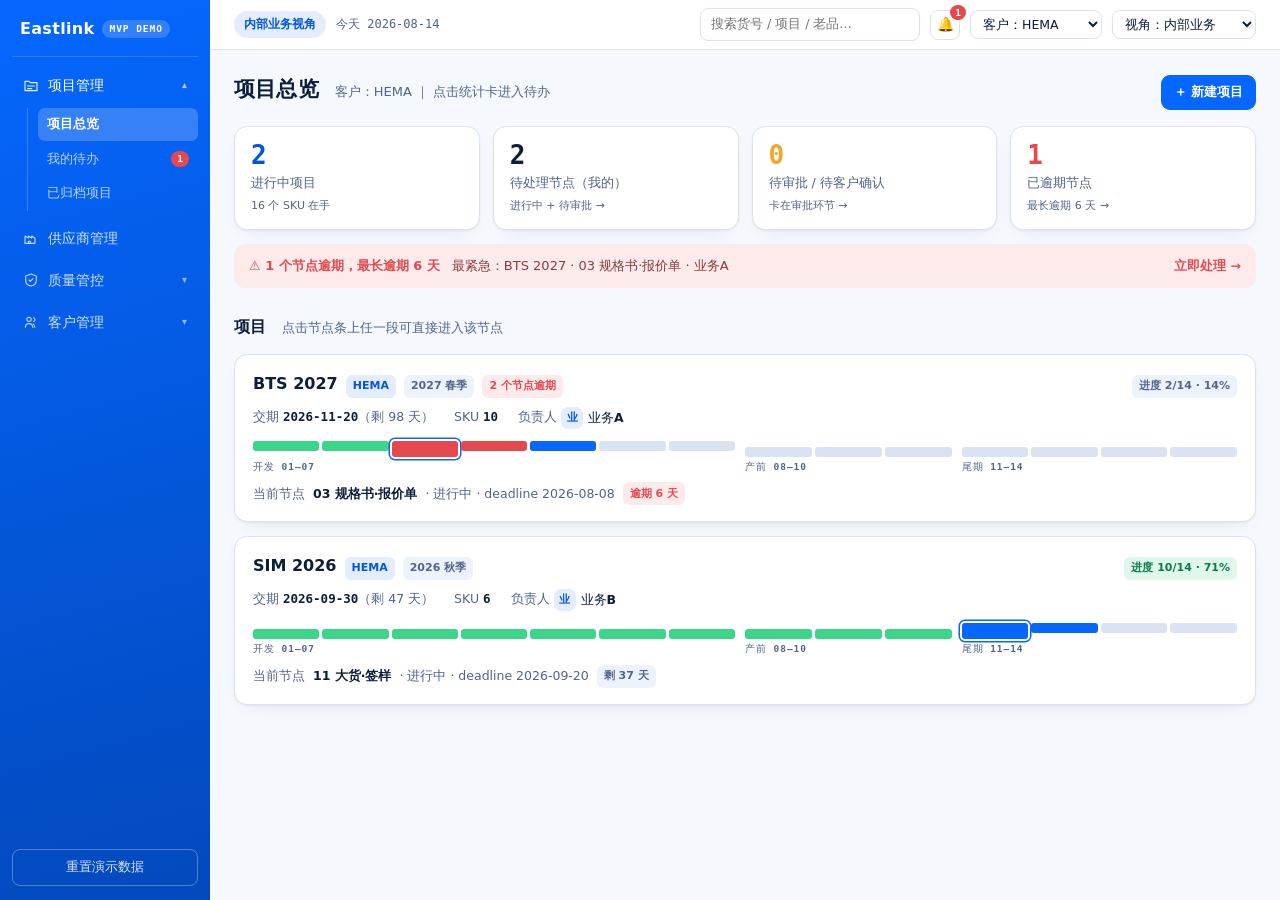
==== commit d990560c: "Add sidebar submenus, split crowded pages, uploads, and maintenance editing Sidebar becomes two-leve" ====
--- a/eastlink-mvp.html
+++ b/eastlink-mvp.html
@@ -96,6 +96,30 @@
   background: #fff;
 }
 .side-nav a.on svg { opacity: 1; }
+.side-group { display: flex; flex-direction: column; }
+.side-parent .chev { margin-left: auto; font-size: 10px; opacity: .7; transition: transform .15s ease; }
+.side-group.open .side-parent .chev { transform: rotate(180deg); }
+.side-nav a.grp-on { color: #fff; }
+.side-subs {
+  display: none;
+  flex-direction: column;
+  gap: 1px;
+  margin: 2px 0 5px 15px;
+  padding-left: 10px;
+  border-left: 1px solid rgba(255,255,255,.22);
+}
+.side-group.open .side-subs { display: flex; }
+.side-nav a.sub { padding: 6.5px 9px; font-size: 12.5px; border-radius: 7px; color: rgba(255,255,255,.72); }
+.side-nav a.sub.on { background: rgba(255,255,255,.2); color: #fff; font-weight: 650; }
+.side-nav a.sub.on::before { display: none; }
+.sub-badge {
+  margin-left: auto;
+  background: var(--red);
+  color: #fff;
+  font: 700 9.5px/1 var(--mono);
+  border-radius: 999px;
+  padding: 3px 6px;
+}
 .side-foot { margin-top: auto; padding-top: 12px; }
 .btn-reset {
   width: 100%;
@@ -678,6 +702,25 @@
 .empty { color: var(--muted); font-size: 13px; padding: 18px 0; text-align: center; }
 .note-strip { background: var(--surface-2); border-radius: 9px; padding: 8px 12px; font-size: 12px; color: var(--muted); }
 
+/* ---------- 文件上传 / 照片墙 / 档案编辑 ---------- */
+.file-item .del {
+  margin-left: 6px;
+  border: 0;
+  background: transparent;
+  color: var(--muted);
+  cursor: pointer;
+  font-size: 12px;
+  padding: 2px 4px;
+}
+.file-item .del:hover { color: var(--red); }
+.file-item .fmeta { margin-left: auto; font: 500 11px/1.4 var(--mono); color: var(--muted); white-space: nowrap; }
+.prod .ph.img { padding: 0; overflow: hidden; height: 88px; }
+.prod .ph.img img { width: 100%; height: 100%; object-fit: cover; display: block; }
+.tag .tx { margin-left: 5px; cursor: pointer; opacity: .65; }
+.tag .tx:hover { opacity: 1; }
+.add-row { display: flex; gap: 6px; margin-top: 9px; align-items: center; }
+.add-row .ipt { max-width: 200px; }
+
 /* ---------- 表单行 / 选择芯片 ---------- */
 .form-row { display: grid; grid-template-columns: 92px 1fr; gap: 8px; align-items: center; margin-bottom: 9px; font-size: 13px; }
 .form-row > label { color: var(--muted); font-size: 12.5px; }
@@ -801,6 +844,9 @@
   .side-nav { flex-direction: row; gap: 2px; }
   .side-nav a { white-space: nowrap; padding: 7px 10px; }
   .side-nav a.on::before { display: none; }
+  .side-group { flex-direction: row; align-items: center; }
+  .side-parent .chev { display: none; }
+  .side-subs { display: flex !important; flex-direction: row; border-left: 0; margin: 0; padding-left: 0; }
   .side-foot { margin: 0 0 0 auto; padding: 0; }
   .btn-reset { width: auto; white-space: nowrap; }
   .mainbar { padding: 0 14px; flex-wrap: wrap; height: auto; min-height: 50px; }
@@ -813,6 +859,7 @@
 <div id="app"></div>
 <div id="overlay-root"></div>
 <div id="toast-root"></div>
+<input type="file" id="fileInput" multiple hidden>
 <script>
 'use strict';
 /* ============================================================
@@ -821,7 +868,7 @@
    ============================================================ */
 
 const TODAY = '2026-08-14';
-const DB_KEY = 'eastlink-mvp-v2';
+const DB_KEY = 'eastlink-mvp-v3';
 
 /* ---------- 工作流 14 节点定义 ---------- */
 const NODE_DEFS = [
@@ -1068,12 +1115,13 @@
   };
   recalcTimeline(p1);
   const pn = id => p1.nodes.find(n => n.id === id);
+  p1.photos = [];
   pn('01').status = 'done'; markSkus(pn('01'), p1Skus, 10);
-  pn('01').inputs = ['HEMA Brief 2027春季.pptx', '预算区间表.xlsx'];
+  pn('01').inputs = [{ name: 'HEMA Brief 2027春季.pptx', seed: true }, { name: '预算区间表.xlsx', seed: true }];
   pn('01').todos = [{ t: 'SKU 货号建档', done: true }, { t: '按交期倒推时间线', done: true }, { t: '产品推荐方案', done: true }];
   pn('01').versions = [{ v: 'V1', time: '2026-07-26', author: '业务A', note: '建项目，导入 Brief 与 SKU 清单' }];
   pn('02').status = 'done'; markSkus(pn('02'), p1Skus, 10);
-  pn('02').inputs = ['Brief 结论包', '品牌色彩规范'];
+  pn('02').inputs = [{ name: 'Brief 结论包.pdf', seed: true }, { name: '品牌色彩规范.pdf', seed: true }];
   pn('02').todos = [{ t: '10 款设计稿输出', done: true }, { t: '客户确认', done: true }];
   pn('02').comments = [
     { author: 'HEMA 买手', role: '客户', time: '2026-08-01 15:20', text: 'HM-NB-003 封面颜色改为 Pantone 2925C，其余款式确认。' },
@@ -1084,17 +1132,17 @@
     { v: 'V2', time: '2026-08-02', author: '业务A', note: '按客户意见修改 HM-NB-003 封面色' }
   ];
   pn('03').status = 'in_progress'; markSkus(pn('03'), p1Skus, 9);
-  pn('03').inputs = ['客户 PSF 原文（Excel）', '设计稿 V2'];
+  pn('03').inputs = [{ name: '客户 PSF 原文.xlsx', seed: true }, { name: '设计稿 V2.ai', seed: true }];
   pn('03').todos = [{ t: '10 份双语 PSF', done: false }, { t: '报价单派生', done: true }, { t: '高风险点标注（CQV）', done: true }];
   pn('04').status = 'review'; markSkus(pn('04'), p1Skus, 8);
-  pn('04').inputs = ['QBP 手册 v3', 'PPA 测试矩阵'];
+  pn('04').inputs = [{ name: 'QBP 手册 v3.pdf', seed: true }, { name: 'PPA 测试矩阵.xlsx', seed: true }];
   pn('04').todos = [{ t: '10 款测试要求落地', done: true }, { t: 'CQV 审核', done: false }];
   pn('04').comments = [
     { author: 'CQV 审核', role: '品质', time: '2026-08-09 14:05', text: '【驳回】HM-BG-001 缺少开口圈 ≥2.5cm 的测试要求，请补充后重新提交。' },
     { author: '业务A', role: '业务', time: '2026-08-11 09:40', text: '已补充开口圈与车缝拉力要求，重新提交审批。' }
   ];
   pn('05').status = 'in_progress'; markSkus(pn('05'), p1Skus, 5);
-  pn('05').inputs = ['Final PSF ×9', '目标价区间'];
+  pn('05').inputs = [{ name: 'Final PSF 汇总包.zip', seed: true }, { name: '目标价区间.xlsx', seed: true }];
   pn('05').todos = [{ t: '供应商匹配（10 款）', done: false }, { t: '一轮报价汇总', done: false }, { t: 'CQV 开发样评估', done: false }, { t: '样品拍照 + 寄样', done: false }];
   p1.currentNodeId = '05';
 
@@ -1113,6 +1161,7 @@
     skus: p2Skus, nodes: NODE_DEFS.map(d => makeNode(d.id, 'u2', d.confirm ? 'u5' : null, p2Skus))
   };
   recalcTimeline(p2);
+  p2.photos = [];
   const qn = id => p2.nodes.find(n => n.id === id);
   ['01','02','03','04','05','06','07','08','09','10'].forEach(id => { qn(id).status = 'done'; markSkus(qn(id), p2Skus, 6); });
   qn('07').versions = [
@@ -1253,8 +1302,9 @@
   overlay: null,          // {kind, ...}
   panel: null,            // {kind, ...}
   psfLang: 'zh',
-  qualityTab: 'risk',
   cqvFilter: 'all',
+  clientEdit: false,
+  uploadTarget: null,
   homeFilter: 'all',
   todoMine: true,
   searchQ: '',
@@ -1319,23 +1369,46 @@
     </div>`).join('') : '<div class="search-item" style="color:var(--muted);cursor:default">无匹配结果</div>'}</div>`;
 }
 
-function navLink(href, key, routeKey, icon, label) {
-  return `<a href="${href}" class="${routeKey === key ? 'on' : ''}">
-    <svg viewBox="0 0 24 24" fill="none" stroke="currentColor" stroke-width="1.7"
-      stroke-linecap="round" stroke-linejoin="round" aria-hidden="true">${ICONS[icon]}</svg>${label}</a>`;
-}
-
-function shell(routeKey, body) {
+function navIcon(icon) {
+  return `<svg viewBox="0 0 24 24" fill="none" stroke="currentColor" stroke-width="1.7"
+    stroke-linecap="round" stroke-linejoin="round" aria-hidden="true">${ICONS[icon]}</svg>`;
+}
+function navLink(href, on, icon, label) {
+  return `<a href="${href}" class="${on ? 'on' : ''}">${navIcon(icon)}${label}</a>`;
+}
+function subLink(href, on, label, badge) {
+  return `<a class="sub ${on ? 'on' : ''}" href="${href}">${label}${badge ? `<span class="sub-badge">${badge}</span>` : ''}</a>`;
+}
+function navGroup(icon, label, open, firstHref, subs) {
+  return `<div class="side-group ${open ? 'open' : ''}">
+    <a class="side-parent ${open ? 'grp-on' : ''}" href="${firstHref}">${navIcon(icon)}${label}<span class="chev">▾</span></a>
+    <div class="side-subs">${subs}</div>
+  </div>`;
+}
+
+function shell(parts, body) {
   const role = db.role;
+  const r0 = parts[0] || 'projects';
+  const r1 = parts[1] || '';
   let links = '';
   if (role === 'client') {
-    links = navLink('#/projects', 'projects', routeKey, 'projects', '我的项目');
+    links = navLink('#/projects', r0 === 'projects', 'projects', '我的项目');
   } else {
-    if (role === 'manager') links += navLink('#/dashboard', 'dashboard', routeKey, 'dashboard', '管理看板');
-    links += navLink('#/projects', 'projects', routeKey, 'projects', '项目管理')
-      + navLink('#/suppliers', 'suppliers', routeKey, 'suppliers', '供应商管理')
-      + navLink('#/quality', 'quality', routeKey, 'quality', '质量管控')
-      + navLink('#/clients', 'clients', routeKey, 'clients', '客户管理');
+    if (role === 'manager') links += navLink('#/dashboard', r0 === 'dashboard', 'dashboard', '管理看板');
+    const al = myAlerts();
+    links += navGroup('projects', '项目管理', ['projects', 'todos', 'archived'].includes(r0), '#/projects',
+      subLink('#/projects', r0 === 'projects', '项目总览')
+      + subLink('#/todos', r0 === 'todos', '我的待办', al || '')
+      + subLink('#/archived', r0 === 'archived', '已归档项目'));
+    links += navLink('#/suppliers', r0 === 'suppliers', 'suppliers', '供应商管理');
+    links += navGroup('quality', '质量管控', r0 === 'quality', '#/quality/risk',
+      subLink('#/quality/risk', r0 === 'quality' && (r1 === 'risk' || !r1), '高风险点总览')
+      + subLink('#/quality/cqv', r0 === 'quality' && r1 === 'cqv', 'CQV 开发样评估')
+      + subLink('#/quality/audit', r0 === 'quality' && r1 === 'audit', '验厂')
+      + subLink('#/quality/insp', r0 === 'quality' && r1 === 'insp', '验货 DUPRO / FRI'));
+    links += navGroup('clients', '客户管理', r0 === 'clients', '#/clients/profile',
+      subLink('#/clients/profile', r0 === 'clients' && r1 !== 'products', '品牌档案')
+      + subLink('#/clients/products', r0 === 'clients' && r1 === 'products', '过往产品库'));
   }
   return `
   <div class="shell">
@@ -1443,29 +1516,25 @@
   const scoped = mineOn ? allActive.filter(x => x.n.ownerId === PERSONA) : allActive;
   const overdue = scoped.filter(x => isOverdue(x.n));
   const reviews = scoped.filter(x => x.n.status === 'review');
-  scoped.sort((a, b) => (isOverdue(b.n) - isOverdue(a.n)) || (a.n.deadline < b.n.deadline ? -1 : 1));
-
-  const F = ui.homeFilter;
-  const list = F === 'overdue' ? overdue : F === 'review' ? reviews : scoped;
   const worst = overdue.length
     ? overdue.reduce((a, b) => diffDays(a.n.deadline, TODAY) >= diffDays(b.n.deadline, TODAY) ? a : b)
     : null;
 
   return `
-  <div class="page-head"><h1>项目总览</h1><span class="sub">客户：HEMA ｜ 点击统计卡可筛选下方待办</span>
+  <div class="page-head"><h1>项目总览</h1><span class="sub">客户：HEMA ｜ 点击统计卡进入待办</span>
     <span class="spacer"></span>
     ${canEdit() ? '<button class="btn pri" data-act="np-open">＋ 新建项目</button>' : ''}</div>
   <div class="grid g4">
     <div class="card statcard brand"><div class="num">${projs.length}</div><div class="lbl">进行中项目</div>
       <div class="hint">${projs.reduce((s, p) => s + p.skus.length, 0)} 个 SKU 在手</div></div>
-    <div class="card statcard click ${F === 'all' ? 'on' : ''}" data-act="home-filter" data-f="all">
-      <div class="num">${scoped.length}</div><div class="lbl">待处理节点${mineOn ? '（我的）' : ''}</div><div class="hint">进行中 + 待审批</div></div>
-    <div class="card statcard click ${F === 'review' ? 'on' : ''}" data-act="home-filter" data-f="review">
+    <div class="card statcard click" data-act="goto-todos" data-f="all">
+      <div class="num">${scoped.length}</div><div class="lbl">待处理节点${mineOn ? '（我的）' : ''}</div><div class="hint">进行中 + 待审批 →</div></div>
+    <div class="card statcard click" data-act="goto-todos" data-f="review">
       <div class="num" style="color:var(--amber)">${reviews.length}</div><div class="lbl">待审批 / 待客户确认</div>
-      <div class="hint">卡在审批环节</div></div>
-    <div class="card statcard warn click ${F === 'overdue' ? 'on' : ''}" data-act="home-filter" data-f="overdue">
+      <div class="hint">卡在审批环节 →</div></div>
+    <div class="card statcard warn click" data-act="goto-todos" data-f="overdue">
       <div class="num">${overdue.length}</div><div class="lbl">已逾期节点</div>
-      <div class="hint">${worst ? `最长逾期 ${diffDays(worst.n.deadline, TODAY)} 天` : '全部按期'}</div></div>
+      <div class="hint">${worst ? `最长逾期 ${diffDays(worst.n.deadline, TODAY)} 天 →` : '全部按期'}</div></div>
   </div>
   ${worst ? `<div class="riskbar mt" data-act="goto" data-href="#/projects/${worst.p.id}/node/${worst.n.id}">
     ⚠ ${overdue.length} 个节点逾期，最长逾期 ${diffDays(worst.n.deadline, TODAY)} 天
@@ -1474,16 +1543,31 @@
 
   <div class="page-head" style="margin:26px 0 0"><h1 style="font-size:16px">项目</h1>
     <span class="sub">点击节点条上任一段可直接进入该节点</span></div>
-  ${projs.map(projectRow).join('')}
-
-  <div class="card mt">
+  ${projs.map(projectRow).join('') || '<div class="card mt"><div class="empty">暂无进行中项目，点右上角「＋ 新建项目」开始。</div></div>'}`;
+}
+
+/* ---------- 我的待办 ---------- */
+function viewTodos() {
+  const projs = db.projects.filter(p => p.status === 'active');
+  const allActive = [];
+  projs.forEach(p => activeNodes(p).forEach(n => allActive.push({ p, n })));
+  const mineOn = db.role === 'sales' && ui.todoMine;
+  const scoped = mineOn ? allActive.filter(x => x.n.ownerId === PERSONA) : allActive;
+  const overdue = scoped.filter(x => isOverdue(x.n));
+  const reviews = scoped.filter(x => x.n.status === 'review');
+  scoped.sort((a, b) => (isOverdue(b.n) - isOverdue(a.n)) || (a.n.deadline < b.n.deadline ? -1 : 1));
+  const F = ui.homeFilter;
+  const list = F === 'overdue' ? overdue : F === 'review' ? reviews : scoped;
+
+  return `
+  <div class="page-head"><h1>我的待办</h1><span class="sub">逾期置顶 · 按 deadline 排序 ｜ 卡在谁那里一目了然</span></div>
+  <div class="card">
     <div class="todo-head">
-      <h3 style="margin:0">待处理事项 <span class="tag">逾期置顶 · 按 deadline 排序</span></h3>
-      ${db.role === 'sales' ? `<div class="tabs" style="margin-left:auto">
+      ${db.role === 'sales' ? `<div class="tabs" style="margin:0">
         <button class="${mineOn ? 'on' : ''}" data-act="todo-mine" data-v="1">只看我的</button>
         <button class="${!mineOn ? 'on' : ''}" data-act="todo-mine" data-v="0">全员</button>
-      </div>` : '<span style="margin-left:auto"></span>'}
-      <div class="tabs" style="margin:0">
+      </div>` : ''}
+      <div class="tabs" style="margin-left:auto">
         <button class="${F === 'all' ? 'on' : ''}" data-act="home-filter" data-f="all">全部 ${scoped.length}</button>
         <button class="${F === 'review' ? 'on' : ''}" data-act="home-filter" data-f="review">待审批 ${reviews.length}</button>
         <button class="${F === 'overdue' ? 'on' : ''}" data-act="home-filter" data-f="overdue">仅逾期 ${overdue.length}</button>
@@ -1500,6 +1584,24 @@
       </div>`;
     }).join('') : `<div class="empty">${F === 'overdue' ? '没有逾期节点 🎉' : F === 'review' ? '没有待审批事项' : '暂无待处理事项'}</div>`}
   </div>`;
+}
+
+/* ---------- 已归档项目 ---------- */
+function viewArchived() {
+  const list = db.projects.filter(p => p.status === 'archived');
+  return `
+  <div class="page-head"><h1>已归档项目</h1><span class="sub">出运·归档（节点 14）完成后进入此处，规格与资料沉淀到过往产品库</span></div>
+  ${list.length ? list.map(p => `
+    <div class="card prow mt" data-act="goto" data-href="#/projects/${p.id}">
+      <div class="prow-head"><span class="name">${esc(p.name)}</span>
+        <span class="tag">${esc(p.season)}</span><span class="tag m">已归档</span></div>
+      <div class="prow-meta">
+        <span>交期 <b>${p.deliveryDate}</b></span><span>SKU <b>${p.skus.length}</b></span>
+        <span>负责人 ${avatarOf(person(p.ownerId).name)}</span>
+        <span>✓ ${p.skus.length} 款产品已沉淀入<a href="#/clients/products" onclick="event.stopPropagation()">过往产品库</a></span>
+      </div>
+    </div>`).join('')
+  : '<div class="card mt"><div class="empty">暂无归档项目。项目走完「14 出运·归档」并审批通过后，会自动移入此处。</div></div>'}`;
 }
 
 /* ---------- 项目详情（内部） ---------- */
@@ -1601,8 +1703,14 @@
   </div>` : ''}
   ${specificArea(p, n)}
   <div class="grid g3 mt">
-    <div class="card"><h3>输入资料</h3>
-      ${n.inputs.length ? n.inputs.map(f => `<div class="file-item">📄 ${esc(f)}<span class="tag" style="margin-left:auto">占位</span></div>`).join('') : '<div class="empty">暂无输入资料</div>'}
+    <div class="card"><h3>输入资料 / 附件
+      <span style="flex:1"></span>
+      ${canEdit() ? `<button class="btn sm" data-act="upload" data-kind="node" data-pid="${p.id}" data-nid="${n.id}">＋ 上传文件</button>` : ''}</h3>
+      ${n.inputs.length ? n.inputs.map((f, i) => `<div class="file-item">${fileIcon(f.name)} ${esc(f.name)}
+        ${f.seed ? '<span class="tag fmeta">占位</span>'
+          : `<span class="fmeta">${f.size ? fmtSize(f.size) + ' · ' : ''}${esc(f.time || '')}${f.by ? ' · ' + esc(f.by) : ''}</span>
+             ${canEdit() ? `<button class="del" data-act="input-del" data-i="${i}" title="删除">✕</button>` : ''}`}
+      </div>`).join('') : '<div class="empty">暂无资料，点右上角上传</div>'}
     </div>
     <div class="card"><h3>待办清单 <span class="tag">${n.todos.filter(t => t.done).length}/${n.todos.length}</span></h3>
       ${n.todos.length ? n.todos.map((t, i) => `
@@ -1703,9 +1811,15 @@
       <tbody>${cqvs.map(c => `<tr><td class="num">${esc(c.sku)}</td><td>${esc(c.item)}</td>
         <td>${c.result === '通过' ? '<span class="tag m">通过</span>' : `<span class="tag a">${esc(c.result)}</span>`}</td>
         <td>${esc(c.note)}</td><td>${esc(c.by)}</td></tr>`).join('')}</tbody></table></div>` : '<div class="empty">暂无评估记录</div>'}
-    <h3 class="mt">样品照片墙（占位）</h3>
-    <div class="prod-grid">${p.skus.slice(0, 4).map(s => `<div class="prod"><div class="ph">${s.ph}</div>
-      <div class="a">${esc(s.artNo)}</div><div class="n">${esc(s.name)}</div><div class="m">样品照片占位</div></div>`).join('')}</div>
+    <h3 class="mt">样品照片墙
+      ${canEdit() ? `<button class="btn sm" data-act="upload" data-kind="photo" data-pid="${p.id}" style="margin-left:8px">＋ 上传样品照片</button>` : ''}
+      <span class="tag">${(p.photos || []).length}/12</span></h3>
+    <div class="prod-grid">${(p.photos && p.photos.length)
+      ? p.photos.map((ph, i) => `<div class="prod"><div class="ph img"><img src="${ph.thumb}" alt="${esc(ph.name)}"></div>
+          <div class="m" style="margin-top:6px">${esc(ph.name)}</div>
+          ${canEdit() ? `<button class="btn sm" style="margin-top:6px" data-act="photo-del" data-i="${i}">删除</button>` : ''}</div>`).join('')
+      : p.skus.slice(0, 4).map(s => `<div class="prod"><div class="ph">${s.ph}</div>
+          <div class="a">${esc(s.artNo)}</div><div class="n">${esc(s.name)}</div><div class="m">样品照片占位 · 可上传真实照片</div></div>`).join('')}</div>
   </div>`;
 }
 
@@ -1903,8 +2017,7 @@
 }
 function inspClosed(it) { return it.result === 'fail' && it.fix && it.fix.startsWith('已闭环'); }
 
-function viewQuality() {
-  const tab = ui.qualityTab;
+function viewQuality(tab) {
   const risks = riskRows();
   const cqvPending = db.cqv.filter(r => r.result !== '通过').length;
   const auditIssue = db.suppliers.filter(s => auditState(s) !== 'valid').length;
@@ -1969,70 +2082,89 @@
       }).join('')}</tbody></table></div>
       <p class="note-strip mt">异常整改闭环后才形成放单依据（FRI → 放单出货）。</p>` : '<div class="empty">暂无验货记录</div>';
   }
+  const TITLES = { risk: '高风险点总览', cqv: 'CQV 开发样评估', audit: '验厂', insp: '验货（DUPRO / FRI）' };
+  const STAGE = { risk: 'PSF 阶段前置', cqv: '打样前', audit: '产前（节点 10）', insp: '尾期（节点 12 / 13）' };
   return `
-  <div class="page-head"><h1>质量管控</h1><span class="sub">平台型板块 · 与项目节点联动（同一份数据，两处入口）</span></div>
+  <div class="page-head"><h1>质量管控 · ${TITLES[tab] || TITLES.risk}</h1>
+    <span class="tag k">${STAGE[tab] || STAGE.risk}</span>
+    <span class="sub">平台型板块 · 与项目节点联动（同一份数据，两处入口）</span></div>
   <div class="grid g4">
-    <div class="card statcard warn click ${tab === 'risk' ? 'on' : ''}" data-act="qtab" data-t="risk">
+    <div class="card statcard warn click ${tab === 'risk' ? 'on' : ''}" data-act="goto" data-href="#/quality/risk">
       <div class="num">${risks.length}</div><div class="lbl">高风险点（PSF 前置）</div><div class="hint">打样前必达</div></div>
-    <div class="card statcard click ${tab === 'cqv' ? 'on' : ''}" data-act="qtab" data-t="cqv">
+    <div class="card statcard click ${tab === 'cqv' ? 'on' : ''}" data-act="goto" data-href="#/quality/cqv">
       <div class="num" style="color:var(--amber)">${cqvPending}</div><div class="lbl">CQV 待复评</div><div class="hint">开发样评估</div></div>
-    <div class="card statcard click ${tab === 'audit' ? 'on' : ''}" data-act="qtab" data-t="audit">
+    <div class="card statcard click ${tab === 'audit' ? 'on' : ''}" data-act="goto" data-href="#/quality/audit">
       <div class="num" style="color:var(--amber)">${auditIssue}</div><div class="lbl">验厂需关注</div><div class="hint">过期 / 待审 / 即将到期</div></div>
-    <div class="card statcard warn click ${tab === 'insp' ? 'on' : ''}" data-act="qtab" data-t="insp">
+    <div class="card statcard warn click ${tab === 'insp' ? 'on' : ''}" data-act="goto" data-href="#/quality/insp">
       <div class="num">${inspOpen}</div><div class="lbl">验货异常未闭环</div><div class="hint">影响放单</div></div>
   </div>
   <div class="card mt">
-    <div class="tabs">
-      <button class="${tab === 'risk' ? 'on' : ''}" data-act="qtab" data-t="risk">高风险点总览</button>
-      <button class="${tab === 'cqv' ? 'on' : ''}" data-act="qtab" data-t="cqv">CQV 开发样评估</button>
-      <button class="${tab === 'audit' ? 'on' : ''}" data-act="qtab" data-t="audit">验厂</button>
-      <button class="${tab === 'insp' ? 'on' : ''}" data-act="qtab" data-t="insp">验货（DUPRO / FRI）</button>
-    </div>
     ${body}
   </div>`;
 }
 
-/* ---------- 客户管理 ---------- */
-function viewClients() {
+/* ---------- 客户管理 · 品牌档案 ---------- */
+function viewClientProfile() {
   const c = db.client;
-  const F = ui.prodFilter;
-  const years = [...new Set(db.clientProducts.map(x => x.year))].sort();
-  const projects = [...new Set(db.clientProducts.map(x => x.project))];
-  const list = db.clientProducts.filter(x =>
-    (F.year === 'all' || String(x.year) === String(F.year)) &&
-    (F.project === 'all' || x.project === F.project) &&
-    (F.cat === 'all' || x.cat === F.cat) &&
-    (!F.q || x.name.includes(F.q) || x.artNo.toUpperCase().includes(F.q.toUpperCase())));
+  const E = ui.clientEdit && canEdit();
+  const inp = (path, val, ph) => E
+    ? `<input class="ipt" value="${esc(val)}" placeholder="${ph || ''}" data-chg="cp" data-path="${path}">`
+    : esc(val);
   return `
-  <div class="page-head"><h1>客户管理</h1><span class="sub">品牌档案 · 资产库 · 联系人 · 过往产品库</span></div>
+  <div class="page-head"><h1>客户管理 · 品牌档案</h1><span class="sub">开发前看标准 ｜ 业务员日常维护</span>
+    <span class="spacer"></span>
+    ${canEdit() ? `<button class="btn ${E ? 'mint' : ''}" data-act="cp-toggle">${E ? '✓ 完成编辑' : '✎ 编辑档案'}</button>` : ''}</div>
   <div class="grid g2">
     <div class="card"><h3>HEMA · 品牌概况</h3>
-      <p style="font-size:13px;color:var(--muted);margin:0 0 4px">${esc(c.profile.positioning)}</p>
-      <div class="kfacts">${c.profile.facts.map(f => `<div><span>${esc(f.k)}</span><b>${esc(f.v)}</b></div>`).join('')}</div>
+      ${E ? `<textarea class="ipt" data-chg="cp" data-path="profile.positioning">${esc(c.profile.positioning)}</textarea>`
+          : `<p style="font-size:13px;color:var(--muted);margin:0 0 4px">${esc(c.profile.positioning)}</p>`}
+      <div class="kfacts">${c.profile.facts.map((f, i) => `<div><span>${esc(f.k)}</span>
+        ${E ? `<input class="ipt ipt-inline" style="max-width:150px" value="${esc(f.v)}" data-chg="cp" data-path="profile.facts.${i}.v">` : `<b>${esc(f.v)}</b>`}</div>`).join('')}</div>
     </div>
     <div class="card"><h3>色彩资产库 <span class="tag k">设计 / 包装引用</span></h3>
-      <div class="color-grid">${c.profile.colors.map(x => `<div class="color-item">
-        <i style="background:${esc(x.hex)}"></i>
-        <div><div class="cn">${esc(x.name)} <span class="mono" style="color:var(--muted);font-size:10.5px">${esc(x.hex)}</span></div>
-        <div class="cu">${esc(x.usage)}</div></div>
+      <div class="color-grid">${c.profile.colors.map((x, i) => `<div class="color-item">
+        ${E ? `<input type="color" value="${esc(x.hex)}" data-chg="cp" data-path="profile.colors.${i}.hex" style="width:34px;height:34px;border:0;padding:0;background:none;cursor:pointer">`
+            : `<i style="background:${esc(x.hex)}"></i>`}
+        <div style="flex:1"><div class="cn">${inp(`profile.colors.${i}.name`, x.name)} ${E ? '' : `<span class="mono" style="color:var(--muted);font-size:10.5px">${esc(x.hex)}</span>`}</div>
+        <div class="cu">${inp(`profile.colors.${i}.usage`, x.usage)}</div></div>
+        ${E ? `<button class="del" data-act="cp-del" data-list="profile.colors" data-i="${i}">✕</button>` : ''}
       </div>`).join('')}</div>
+      ${E ? '<div class="add-row"><button class="btn sm" data-act="cp-add" data-list="profile.colors" data-tpl="color">＋ 添加色彩</button></div>' : ''}
     </div>
     <div class="card"><h3>材料资产库</h3>
       <div class="sec-title">偏好材料</div>
-      <div class="btnrow" style="margin-bottom:12px">${c.profile.materials.preferred.map(m => `<span class="tag m">${esc(m)}</span>`).join(' ')}</div>
-      <div class="sec-title">禁用清单</div>
-      <div class="btnrow">${c.profile.materials.banned.map(m => `<span class="tag r">⛔ ${esc(m)}</span>`).join(' ')}</div>
+      <div class="btnrow" style="margin-bottom:12px">${c.profile.materials.preferred.map((m, i) =>
+        `<span class="tag m">${esc(m)}${E ? `<span class="tx" data-act="cp-del" data-list="profile.materials.preferred" data-i="${i}">✕</span>` : ''}</span>`).join(' ')}</div>
+      ${E ? `<div class="add-row"><input class="ipt" id="add-mat-pref" placeholder="新增偏好材料">
+        <button class="btn sm" data-act="cp-add-input" data-list="profile.materials.preferred" data-src="add-mat-pref">添加</button></div>` : ''}
+      <div class="sec-title" style="margin-top:12px">禁用清单</div>
+      <div class="btnrow">${c.profile.materials.banned.map((m, i) =>
+        `<span class="tag r">⛔ ${esc(m)}${E ? `<span class="tx" data-act="cp-del" data-list="profile.materials.banned" data-i="${i}">✕</span>` : ''}</span>`).join(' ')}</div>
+      ${E ? `<div class="add-row"><input class="ipt" id="add-mat-ban" placeholder="新增禁用项">
+        <button class="btn sm" data-act="cp-add-input" data-list="profile.materials.banned" data-src="add-mat-ban">添加</button></div>` : ''}
     </div>
     <div class="card"><h3>标准与文件</h3>
-      ${c.profile.docs.map(dd => `<div class="file-item">📄 ${esc(dd.name)}
-        <span class="tag b">${esc(dd.ver)}</span>
-        <span style="margin-left:auto" class="mono">更新 ${esc(dd.date)}</span></div>`).join('')}
-      <p class="note-strip">高风险点从这些标准前置进 PSF——见质量管控「高风险点总览」。</p>
+      ${c.profile.docs.map((dd, i) => `<div class="file-item">📄 ${inp(`profile.docs.${i}.name`, dd.name)}
+        ${E ? `<input class="ipt ipt-inline" style="max-width:70px" value="${esc(dd.ver)}" data-chg="cp" data-path="profile.docs.${i}.ver">`
+            : `<span class="tag b">${esc(dd.ver)}</span>`}
+        ${E ? `<input class="ipt ipt-inline" type="date" style="max-width:140px" value="${esc(dd.date)}" data-chg="cp" data-path="profile.docs.${i}.date">
+               <button class="del" data-act="cp-del" data-list="profile.docs" data-i="${i}">✕</button>`
+            : `<span style="margin-left:auto" class="mono">更新 ${esc(dd.date)}</span>`}</div>`).join('')}
+      ${E ? '<div class="add-row"><button class="btn sm" data-act="cp-add" data-list="profile.docs" data-tpl="doc">＋ 添加文件</button></div>'
+          : '<p class="note-strip">高风险点从这些标准前置进 PSF——见质量管控「高风险点总览」。</p>'}
     </div>
     <div class="card"><h3>联系人与对接节点</h3>
-      ${c.contacts.map(x => `<div class="cmt"><div class="h">${avatarOf(x.name)}<span class="tag">${esc(x.role)}</span></div>
-        <p>${esc(x.note)} · 对接：${(x.nodes || []).map(nd => `<span class="tag k">${esc(nd)}</span>`).join(' ')}</p></div>`).join('')}
-      <p class="note-strip">不设「客户决策人」板块——只跟踪「是否已确认」。</p>
+      ${c.contacts.map((x, i) => `<div class="cmt"><div class="h">${avatarOf(x.name)}
+        ${E ? `<input class="ipt ipt-inline" style="max-width:110px" value="${esc(x.name)}" data-chg="cp" data-path="contacts.${i}.name">
+               <input class="ipt ipt-inline" style="max-width:150px" value="${esc(x.role)}" data-chg="cp" data-path="contacts.${i}.role">
+               <button class="del" data-act="cp-del" data-list="contacts" data-i="${i}" style="margin-left:auto">✕</button>`
+            : `<span class="tag">${esc(x.role)}</span>`}</div>
+        ${E ? `<input class="ipt" style="margin:4px 0" value="${esc(x.note)}" data-chg="cp" data-path="contacts.${i}.note">
+               <input class="ipt" value="${esc((x.nodes || []).join('，'))}" placeholder="对接节点（逗号分隔）" data-chg="cp-nodes" data-i="${i}">`
+            : `<p>${esc(x.note)} · 对接：${(x.nodes || []).map(nd => `<span class="tag k">${esc(nd)}</span>`).join(' ')}</p>`}
+      </div>`).join('')}
+      ${E ? '<div class="add-row"><button class="btn sm" data-act="cp-add" data-list="contacts" data-tpl="contact">＋ 添加联系人</button></div>'
+          : '<p class="note-strip">不设「客户决策人」板块——只跟踪「是否已确认」。</p>'}
     </div>
     <div class="card"><h3>术语映射 <span class="tag">底层逻辑一致 · 定制只改名</span></h3>
       <div class="tbl-wrap"><table class="tbl" style="min-width:0">
@@ -2043,13 +2175,38 @@
   </div>
   <div class="card mt"><h3>合作注意事项 <span class="tag r">会议沉淀 · 新人必读</span></h3>
     <div class="grid g2">
-      <div>${c.profile.notes.map(x => `<div class="risk-note">${esc(x)}</div>`).join('')}</div>
+      <div>${c.profile.notes.map((x, i) => E
+        ? `<div class="add-row" style="margin-top:6px"><input class="ipt" style="max-width:none;flex:1" value="${esc(x)}" data-chg="cp" data-path="profile.notes.${i}">
+           <button class="del" data-act="cp-del" data-list="profile.notes" data-i="${i}">✕</button></div>`
+        : `<div class="risk-note">${esc(x)}</div>`).join('')}
+        ${E ? `<div class="add-row"><input class="ipt" id="add-note" placeholder="新增注意事项">
+          <button class="btn sm" data-act="cp-add-input" data-list="profile.notes" data-src="add-note">添加</button></div>` : ''}
+      </div>
       <div><div class="sec-title">SOP 备注</div>
-        ${c.sop.map(x => `<div class="file-item">📌 ${esc(x)}</div>`).join('')}</div>
+        ${c.sop.map((x, i) => E
+          ? `<div class="add-row" style="margin-top:6px"><input class="ipt" style="max-width:none;flex:1" value="${esc(x)}" data-chg="cp" data-path="sop.${i}">
+             <button class="del" data-act="cp-del" data-list="sop" data-i="${i}">✕</button></div>`
+          : `<div class="file-item">📌 ${esc(x)}</div>`).join('')}
+        ${E ? `<div class="add-row"><input class="ipt" id="add-sop" placeholder="新增 SOP">
+          <button class="btn sm" data-act="cp-add-input" data-list="sop" data-src="add-sop">添加</button></div>` : ''}
+      </div>
     </div>
-  </div>
-  <div class="card mt">
-    <h3>过往产品库 <span class="tag">每季约 70% 老品换设计 · 新人可搜可复用</span></h3>
+  </div>`;
+}
+
+/* ---------- 客户管理 · 过往产品库 ---------- */
+function viewClientProducts() {
+  const F = ui.prodFilter;
+  const years = [...new Set(db.clientProducts.map(x => x.year))].sort();
+  const projects = [...new Set(db.clientProducts.map(x => x.project))];
+  const list = db.clientProducts.filter(x =>
+    (F.year === 'all' || String(x.year) === String(F.year)) &&
+    (F.project === 'all' || x.project === F.project) &&
+    (F.cat === 'all' || x.cat === F.cat) &&
+    (!F.q || x.name.includes(F.q) || x.artNo.toUpperCase().includes(F.q.toUpperCase())));
+  return `
+  <div class="page-head"><h1>客户管理 · 过往产品库</h1><span class="sub">每季约 70% 老品换设计 · 新人可搜可复用 ｜ 项目归档后自动沉淀</span></div>
+  <div class="card">
     <div class="filterbar">
       <select class="ipt" data-chg="pf-year"><option value="all">年份：全部</option>
         ${years.map(y => `<option ${String(F.year) === String(y) ? 'selected' : ''} value="${y}">年份：${y}</option>`).join('')}</select>
@@ -2247,6 +2404,12 @@
               <option value="u2" ${d.owner === 'u2' ? 'selected' : ''}>业务B</option></select></div>
           </div>
         </div>
+        <h3 style="font-size:14px;margin:14px 0 8px">客户 Brief 文件
+          <button class="btn sm" data-act="upload" data-kind="npBrief" style="margin-left:8px">＋ 上传 Brief</button></h3>
+        ${d.files.length ? d.files.map((f, i) => `<div class="file-item">${fileIcon(f.name)} ${esc(f.name)}
+          <span class="fmeta">${fmtSize(f.size)}</span>
+          <button class="del" data-act="np-file-del" data-i="${i}">✕</button></div>`).join('')
+        : '<div class="empty" style="padding:6px 0">尚未上传（将写入节点 01 的输入资料）</div>'}
         <h3 style="font-size:14px;margin:14px 0 8px">初始 SKU 清单（可空，后续在 Brief 节点补充）</h3>
         ${rows || '<div class="empty" style="padding:8px 0">尚未添加 SKU</div>'}
         <div class="btnrow mt">
@@ -2318,9 +2481,12 @@
   if (o.kind === 'ppt') {
     return ovlShell(`${esc(p.name)} · 样品清单 PPT`, `照片上传后一键生成（演示） · 共 ${p.skus.length} 款 · ${nowStamp()}`, `
       <div class="prod-grid" style="grid-template-columns:repeat(2,1fr)">
-        ${p.skus.map(x => `<div class="slide"><div class="ph">${x.ph}</div>
+        ${p.skus.map((x, i) => {
+          const pho = p.photos && p.photos[i];
+          return `<div class="slide"><div class="ph ${pho ? 'img' : ''}">${pho ? `<img src="${pho.thumb}" alt="">` : x.ph}</div>
           <div class="a">${esc(x.artNo)}</div><b>${esc(x.name)}</b>
-          <div class="p">对客报价 $${x.quote.toFixed(2)} · ${CATS[x.cat]}</div></div>`).join('')}
+          <div class="p">对客报价 $${x.quote.toFixed(2)} · ${CATS[x.cat]}</div></div>`;
+        }).join('')}
       </div>`);
   }
 
@@ -2396,6 +2562,7 @@
     <div class="panel">
       <div class="p-head"><h3>${esc(x.name)}</h3>
         <span class="mono" style="color:var(--amber);font-size:12px">${stars(x.rating)}</span>
+        ${canEdit() ? `<button class="btn sm" data-act="sup-edit-open" data-id="${x.id}">✎ 编辑</button>` : ''}
         <button class="x" data-act="panel-close">✕</button></div>
       <div class="p-body">
         <div class="sec-title">基本能力（越细，AI 匹配越准）</div>
@@ -2426,35 +2593,52 @@
       </div>
     </div>`;
   }
-  if (pl.kind === 'supAdd') {
+  if (pl.kind === 'supAdd' || pl.kind === 'supEdit') {
     const d = pl.draft;
+    const isEdit = pl.kind === 'supEdit';
     return `
     <div class="panel-mask" data-act="panel-close"></div>
     <div class="panel">
-      <div class="p-head"><h3>新增供应商</h3><button class="x" data-act="panel-close">✕</button></div>
+      <div class="p-head"><h3>${isEdit ? '编辑供应商 · ' + esc(d.name) : '新增供应商'}</h3><button class="x" data-act="panel-close">✕</button></div>
       <div class="p-body">
-        <div class="form-row"><label>名称 *</label><input class="ipt" value="${esc(d.name)}" data-chg="sa-name"></div>
-        <div class="form-row"><label>品类 *</label><span class="chip-select">
-          ${Object.keys(CATS).map(c => `<label class="pick ${d.cats.includes(c) ? 'on' : ''}">
-            <input type="checkbox" ${d.cats.includes(c) ? 'checked' : ''} data-chg="sa-cat" data-c="${c}">${CATS[c]}</label>`).join('')}
-        </span></div>
-        <div class="form-row"><label>工艺</label><input class="ipt" placeholder="逗号分隔，如：车缝, 热转印" value="${esc(d.processes)}" data-chg="sa-processes"></div>
-        <div class="form-row"><label>周期（天）</label><input class="ipt" type="number" value="${esc(d.leadTimeDays)}" data-chg="sa-lead"></div>
-        <div class="form-row"><label>均价区间</label><input class="ipt" placeholder="$0.5 – 1.2" value="${esc(d.priceBand)}" data-chg="sa-price"></div>
-        <div class="form-row"><label>开模</label><select class="ipt" data-chg="sa-mold">
-          <option ${d.mold === '支持' ? 'selected' : ''}>支持</option><option ${d.mold === '不支持' ? 'selected' : ''}>不支持</option></select></div>
-        <div class="form-row"><label>MOQ</label><input class="ipt" value="${esc(d.moq)}" data-chg="sa-moq"></div>
-        <div class="form-row"><label>地区</label><input class="ipt" value="${esc(d.region)}" data-chg="sa-region"></div>
-        <div class="form-row"><label>验厂状态</label><select class="ipt" data-chg="sa-audit">
-          <option value="pending" ${d.auditStatus === 'pending' ? 'selected' : ''}>待审（TUV 排期）</option>
-          <option value="passed" ${d.auditStatus === 'passed' ? 'selected' : ''}>已通过</option></select></div>
-        <p class="note-strip">供应商名单持续增加、动态维护——保存后立即进入匹配池。</p>
+        ${supForm(d, isEdit)}
+        <p class="note-strip">${isEdit ? '信息维护越细，AI 匹配越准——业务员随手更新。' : '供应商名单持续增加、动态维护——保存后立即进入匹配池。'}</p>
       </div>
       <div class="p-foot"><button class="btn ghost" data-act="panel-close">取消</button>
-        <button class="btn pri" data-act="sup-add-create">保存供应商</button></div>
+        <button class="btn pri" data-act="${isEdit ? 'sup-edit-save' : 'sup-add-create'}">${isEdit ? '保存修改' : '保存供应商'}</button></div>
     </div>`;
   }
   return '';
+}
+
+function supForm(d, full) {
+  return `
+    <div class="form-row"><label>名称 *</label><input class="ipt" value="${esc(d.name)}" data-chg="sa-name"></div>
+    <div class="form-row"><label>品类 *</label><span class="chip-select">
+      ${Object.keys(CATS).map(c => `<label class="pick ${d.cats.includes(c) ? 'on' : ''}">
+        <input type="checkbox" ${d.cats.includes(c) ? 'checked' : ''} data-chg="sa-cat" data-c="${c}">${CATS[c]}</label>`).join('')}
+    </span></div>
+    <div class="form-row"><label>工艺</label><input class="ipt" placeholder="逗号分隔，如：车缝, 热转印" value="${esc(d.processes)}" data-chg="sa-processes"></div>
+    <div class="form-row"><label>周期（天）</label><input class="ipt" type="number" value="${esc(d.leadTimeDays)}" data-chg="sa-lead"></div>
+    <div class="form-row"><label>均价区间</label><input class="ipt" placeholder="$0.5 – 1.2" value="${esc(d.priceBand)}" data-chg="sa-price"></div>
+    <div class="form-row"><label>开模</label><select class="ipt" data-chg="sa-mold">
+      <option ${d.mold === '支持' ? 'selected' : ''}>支持</option><option ${d.mold === '不支持' ? 'selected' : ''}>不支持</option></select></div>
+    <div class="form-row"><label>MOQ</label><input class="ipt" value="${esc(d.moq)}" data-chg="sa-moq"></div>
+    <div class="form-row"><label>地区</label><input class="ipt" value="${esc(d.region)}" data-chg="sa-region"></div>
+    ${full ? `
+    <div class="form-row"><label>月产能</label><input class="ipt" value="${esc(d.capacity)}" data-chg="sa-capacity"></div>
+    <div class="form-row"><label>联系人</label><input class="ipt" value="${esc(d.contact)}" data-chg="sa-contact"></div>
+    <div class="form-row"><label>合作年限</label><input class="ipt" type="number" value="${esc(d.yearsCoop)}" data-chg="sa-years"></div>
+    <div class="form-row"><label>评级</label><select class="ipt" data-chg="sa-rating">
+      ${[5, 4, 3, 2, 1].map(r => `<option value="${r}" ${String(d.rating) === String(r) ? 'selected' : ''}>${'★'.repeat(r)}</option>`).join('')}</select></div>
+    <div class="form-row"><label>合作客户</label><span class="chip-select">
+      ${['HEMA', 'Migros'].map(c => `<label class="pick ${d.clients.includes(c) ? 'on' : ''}">
+        <input type="checkbox" ${d.clients.includes(c) ? 'checked' : ''} data-chg="sa-client" data-c="${c}">${c}</label>`).join('')}</span></div>
+    <div class="form-row"><label>验厂有效期</label><input class="ipt" type="date" value="${esc(d.auditExpiry)}" data-chg="sa-expiry"></div>` : ''}
+    <div class="form-row"><label>验厂状态</label><select class="ipt" data-chg="sa-audit">
+      <option value="pending" ${d.auditStatus === 'pending' ? 'selected' : ''}>待审（TUV 排期）</option>
+      <option value="passed" ${d.auditStatus === 'passed' ? 'selected' : ''}>已通过</option>
+      <option value="expired" ${d.auditStatus === 'expired' ? 'selected' : ''}>已过期</option></select></div>`;
 }
 
 /* ============================================================
@@ -2467,13 +2651,14 @@
 
   // 视角守卫
   if (isClient() && !['projects'].includes(key)) { location.hash = '#/projects'; return; }
-  if (key === 'dashboard' && isClient()) { location.hash = '#/projects'; return; }
 
   let body = '';
   if (key === 'dashboard') body = viewDashboard();
+  else if (key === 'todos') body = viewTodos();
+  else if (key === 'archived') body = viewArchived();
   else if (key === 'suppliers') body = viewSuppliers();
-  else if (key === 'quality') body = viewQuality();
-  else if (key === 'clients') body = viewClients();
+  else if (key === 'quality') body = viewQuality(parts[1] || 'risk');
+  else if (key === 'clients') body = parts[1] === 'products' ? viewClientProducts() : viewClientProfile();
   else if (key === 'projects') {
     const p = parts[1] ? proj(parts[1]) : null;
     if (!p) body = isClient() ? viewClientHome() : viewHome();
@@ -2488,7 +2673,7 @@
     } else body = isClient() ? viewClientProject(p) : viewProject(p);
   } else body = viewHome();
 
-  $('#app').innerHTML = shell(key, body) + renderPanel();
+  $('#app').innerHTML = shell(parts, body) + renderPanel();
   $('#overlay-root').innerHTML = renderOverlay();
 }
 
@@ -2512,6 +2697,67 @@
 function addCmt(n, author, role, text) {
   n.comments.push({ author, role, time: nowStamp(), text });
 }
+/* ---------- 文件上传 ---------- */
+function fmtSize(b) {
+  if (!b && b !== 0) return '';
+  return b > 1048576 ? (b / 1048576).toFixed(1) + ' MB' : Math.max(1, Math.round(b / 1024)) + ' KB';
+}
+function fileIcon(name) {
+  const ext = (String(name).split('.').pop() || '').toLowerCase();
+  if (['png', 'jpg', 'jpeg', 'gif', 'webp'].includes(ext)) return '🖼️';
+  if (ext === 'pdf') return '📕';
+  if (['xls', 'xlsx', 'csv'].includes(ext)) return '📊';
+  if (['ppt', 'pptx'].includes(ext)) return '📽️';
+  if (['ai', 'psd', 'eps'].includes(ext)) return '🎨';
+  if (['zip', 'rar', '7z'].includes(ext)) return '🗜️';
+  return '📄';
+}
+function attachFiles(files) {
+  const tgt = ui.uploadTarget;
+  ui.uploadTarget = null;
+  if (!tgt || !files || !files.length) return;
+  const list = Array.from(files);
+  if (tgt.kind === 'npBrief' && ui.newProj) {
+    list.forEach(f => ui.newProj.files.push({ name: f.name, size: f.size }));
+    render(); toast(list.length + ' 个 Brief 文件已添加', true);
+    return;
+  }
+  if (tgt.kind === 'node') {
+    const pp = proj(tgt.pid), nn = pp && nodeOf(pp, tgt.nid);
+    if (!nn) return;
+    const by = db.role === 'manager' ? '管理员' : person(PERSONA).name;
+    list.forEach(f => nn.inputs.push({ name: f.name, size: f.size, time: TODAY, by }));
+    saveDB(); render(); toast(list.length + ' 个文件已上传到节点 ' + tgt.nid, true);
+    return;
+  }
+  if (tgt.kind === 'photo') {
+    const pp = proj(tgt.pid);
+    if (!pp) return;
+    pp.photos = pp.photos || [];
+    const remain = 12 - pp.photos.length;
+    const imgs = list.filter(f => f.type && f.type.startsWith('image/')).slice(0, Math.max(0, remain));
+    if (!imgs.length) { toast('请选择图片文件（每项目最多 12 张）'); return; }
+    let done = 0;
+    imgs.forEach(f => {
+      const rd = new FileReader();
+      rd.onload = () => {
+        const im = new Image();
+        im.onload = () => {
+          const cv = document.createElement('canvas');
+          const sc = Math.min(1, 320 / im.width);
+          cv.width = Math.round(im.width * sc);
+          cv.height = Math.round(im.height * sc);
+          cv.getContext('2d').drawImage(im, 0, 0, cv.width, cv.height);
+          pp.photos.push({ name: f.name, thumb: cv.toDataURL('image/jpeg', 0.7) });
+          if (++done === imgs.length) { saveDB(); render(); toast(done + ' 张样品照片已上传', true); }
+        };
+        im.src = rd.result;
+      };
+      rd.readAsDataURL(f);
+    });
+  }
+}
+
 function doSubmitNode(n) {
   ui.submitConfirm = false;
   n.status = 'review';
@@ -2531,16 +2777,27 @@
   if (act === 'todo-mine') { ui.todoMine = t.dataset.v === '1'; render(); return; }
   if (act === 'bell') {
     ui.todoMine = true; ui.homeFilter = 'overdue';
-    if (location.hash === '#/projects' || !location.hash) render(); else location.hash = '#/projects';
+    if (location.hash === '#/todos') render(); else location.hash = '#/todos';
     return;
   }
+  if (act === 'goto-todos') { ui.homeFilter = t.dataset.f || 'all'; location.hash = '#/todos'; return; }
+  if (act === 'upload') {
+    ui.uploadTarget = t.dataset.kind === 'node' ? { kind: 'node', pid: t.dataset.pid, nid: t.dataset.nid }
+      : t.dataset.kind === 'photo' ? { kind: 'photo', pid: t.dataset.pid }
+      : { kind: 'npBrief' };
+    document.getElementById('fileInput').click();
+    return;
+  }
+  if (act === 'input-del' && n) { n.inputs.splice(+t.dataset.i, 1); saveDB(); render(); return; }
+  if (act === 'np-file-del') { ui.newProj.files.splice(+t.dataset.i, 1); render(); return; }
+  if (act === 'photo-del' && p) { p.photos.splice(+t.dataset.i, 1); saveDB(); render(); return; }
   if (act === 'gsearch-go') {
     const href = t.dataset.href; ui.searchQ = '';
     if (location.hash === href) render(); else location.hash = href;
     return;
   }
   if (act === 'gsearch-prod') { ui.searchQ = ''; ui.overlay = { kind: 'prod', id: t.dataset.id }; render(); return; }
-  if (act === 'np-open') { ui.newProj = { name: '', season: '', delivery: '', owner: PERSONA, skus: [] }; ui.overlay = { kind: 'newProj' }; render(); return; }
+  if (act === 'np-open') { ui.newProj = { name: '', season: '', delivery: '', owner: PERSONA, skus: [], files: [] }; ui.overlay = { kind: 'newProj' }; render(); return; }
   if (act === 'np-sku-add') { ui.newProj.skus.push({ name: '', cat: 'NB', target: '' }); render(); return; }
   if (act === 'np-sku-del') { ui.newProj.skus.splice(+t.dataset.i, 1); render(); return; }
   if (act === 'np-create') {
@@ -2574,6 +2831,8 @@
     n1.status = 'in_progress';
     n1.todos = [{ t: 'SKU 货号建档', done: skus.length > 0 }, { t: '按交期倒推时间线', done: true }, { t: '产品推荐方案', done: false }];
     n1.versions = [{ v: 'V1', time: TODAY, author: person(d.owner).name, note: '建项目，倒推生成 14 节点时间线' }];
+    n1.inputs = d.files.map(f => ({ name: f.name, size: f.size, time: TODAY, by: person(d.owner).name }));
+    npj.photos = [];
     skus.forEach(x => { db.psfs[x.id] = makePsf(x.id, x.cat, 'V1', false); });
     db.projects.push(npj);
     ui.overlay = null; ui.newProj = null;
@@ -2601,7 +2860,21 @@
   if (act === 'n-approve' && n) {
     n.status = 'done'; ui.rejectOpen = false;
     addCmt(n, n.reviewerId ? person(n.reviewerId).name : '管理员', '审批', '审批通过。');
-    saveDB(); render(); toast('审批通过，节点完成', true); return;
+    let msg = '审批通过，节点完成';
+    if (n.id === '14' && p && p.status === 'active') {
+      p.status = 'archived';
+      const yr = parseInt(p.deliveryDate.slice(0, 4), 10);
+      const pj = p.name.split(/\s+/)[0] || p.name;
+      p.skus.forEach(s => {
+        db.clientProducts.push({
+          id: 'ha-' + s.id, year: yr, project: pj, artNo: s.artNo, name: s.name,
+          cat: s.cat, ph: s.ph,
+          desc: db.psfs[s.id] ? db.psfs[s.id].sections.productDesc.zh : s.name
+        });
+      });
+      msg = '项目已归档：' + p.skus.length + ' 款产品沉淀入过往产品库';
+    }
+    saveDB(); render(); toast(msg, true); return;
   }
   if (act === 'n-reject' && n) { ui.rejectOpen = true; render(); return; }
   if (act === 'n-reject-cancel') { ui.rejectOpen = false; render(); return; }
@@ -2750,8 +3023,60 @@
     toast('已加入供应商库——名单动态维护，立即进入匹配池', true);
     return;
   }
-  if (act === 'qtab') { ui.qualityTab = t.dataset.t; render(); return; }
   if (act === 'cqv-filter') { ui.cqvFilter = t.dataset.f; render(); return; }
+  if (act === 'sup-edit-open') {
+    const x = supplier(t.dataset.id);
+    ui.panel = { kind: 'supEdit', id: x.id, draft: {
+      name: x.name, cats: [...x.categories], processes: x.processes.join(', '),
+      leadTimeDays: String(x.leadTimeDays), priceBand: x.priceBand, mold: x.mold,
+      moq: x.moq || '', region: x.region || '', auditStatus: x.auditStatus,
+      capacity: x.capacity || '', contact: x.contact || '', yearsCoop: String(x.yearsCoop || 0),
+      rating: String(x.rating), auditExpiry: x.auditExpiry || '', clients: [...x.clients]
+    } };
+    render(); return;
+  }
+  if (act === 'sup-edit-save' && ui.panel && ui.panel.kind === 'supEdit') {
+    const d = ui.panel.draft;
+    if (!d.name.trim()) { toast('名称必填'); return; }
+    if (!d.cats.length) { toast('至少选择一个品类'); return; }
+    const x = supplier(ui.panel.id);
+    Object.assign(x, {
+      name: d.name.trim(), categories: [...d.cats],
+      processes: d.processes.split(/[,，]/).map(v => v.trim()).filter(Boolean),
+      leadTimeDays: parseInt(d.leadTimeDays, 10) || x.leadTimeDays,
+      priceBand: d.priceBand.trim() || '—', mold: d.mold,
+      moq: d.moq.trim() || '—', region: d.region.trim() || '—',
+      capacity: d.capacity.trim() || '—', contact: d.contact.trim() || '—',
+      yearsCoop: parseInt(d.yearsCoop, 10) || 0,
+      rating: Math.min(5, Math.max(1, parseInt(d.rating, 10) || 3)),
+      auditStatus: d.auditStatus, auditExpiry: d.auditExpiry || null,
+      clients: d.clients.length ? [...d.clients] : ['HEMA']
+    });
+    ui.panel = { kind: 'supplier', id: x.id };
+    saveDB(); render(); toast('供应商信息已更新', true); return;
+  }
+  if (act === 'cp-toggle') { ui.clientEdit = !ui.clientEdit; render(); return; }
+  if (act === 'cp-add' || act === 'cp-del' || act === 'cp-add-input') {
+    const lp = t.dataset.list.split('.');
+    let obj = db.client;
+    for (let i = 0; i < lp.length - 1; i++) obj = obj[lp[i]];
+    const arr = obj[lp[lp.length - 1]];
+    if (act === 'cp-del') arr.splice(+t.dataset.i, 1);
+    else if (act === 'cp-add') {
+      const T = {
+        color: { hex: '#0567FF', name: '新色彩', usage: '用途说明' },
+        doc: { name: '新文件', ver: 'v1', date: TODAY },
+        contact: { name: '新联系人', role: '角色', note: '备注', nodes: [] }
+      };
+      arr.push(JSON.parse(JSON.stringify(T[t.dataset.tpl])));
+    } else {
+      const el = document.getElementById(t.dataset.src);
+      const v = el && el.value.trim();
+      if (!v) { toast('请输入内容'); return; }
+      arr.push(v);
+    }
+    saveDB(); render(); return;
+  }
   if (act === 'insp-close') {
     const rec = db.inspections.find(r => r.id === t.dataset.r);
     const it = rec && rec.items[+t.dataset.i];
@@ -2826,6 +3151,27 @@
   if (k === 'sa-moq') { ui.panel.draft.moq = t.value; return; }
   if (k === 'sa-region') { ui.panel.draft.region = t.value; return; }
   if (k === 'sa-audit') { ui.panel.draft.auditStatus = t.value; return; }
+  if (k === 'sa-capacity') { ui.panel.draft.capacity = t.value; return; }
+  if (k === 'sa-contact') { ui.panel.draft.contact = t.value; return; }
+  if (k === 'sa-years') { ui.panel.draft.yearsCoop = t.value; return; }
+  if (k === 'sa-rating') { ui.panel.draft.rating = t.value; return; }
+  if (k === 'sa-expiry') { ui.panel.draft.auditExpiry = t.value; return; }
+  if (k === 'sa-client') {
+    const c = t.dataset.c, d = ui.panel.draft;
+    d.clients = t.checked ? [...d.clients, c] : d.clients.filter(x => x !== c);
+    render(); return;
+  }
+  if (k === 'cp') {
+    const path = t.dataset.path.split('.');
+    let obj = db.client;
+    for (let i = 0; i < path.length - 1; i++) obj = obj[path[i]];
+    obj[path[path.length - 1]] = t.value;
+    saveDB(); return;
+  }
+  if (k === 'cp-nodes') {
+    db.client.contacts[+t.dataset.i].nodes = t.value.split(/[,，]/).map(x => x.trim()).filter(Boolean);
+    saveDB(); return;
+  }
   if (k === 'brief-filter') { ui.briefFilter = t.value; render(); return; }
   if (k === 'sup-client') { ui.supFilter.client = t.value; render(); return; }
   if (k === 'sup-cat') { ui.supFilter.cat = t.value; render(); return; }
@@ -2854,7 +3200,9 @@
 
 /* ---------- 初始化 ---------- */
 loadDB();
-window.addEventListener('hashchange', () => { ui.rejectOpen = false; ui.fsUnlockOpen = false; ui.psfUnlockOpen = false; ui.submitConfirm = false; ui.searchQ = ''; render(); });
+const fileInputEl = document.getElementById('fileInput');
+if (fileInputEl) fileInputEl.addEventListener('change', () => { attachFiles(fileInputEl.files); fileInputEl.value = ''; });
+window.addEventListener('hashchange', () => { ui.rejectOpen = false; ui.fsUnlockOpen = false; ui.psfUnlockOpen = false; ui.submitConfirm = false; ui.searchQ = ''; ui.clientEdit = false; render(); });
 render();
 </script>
 </body>
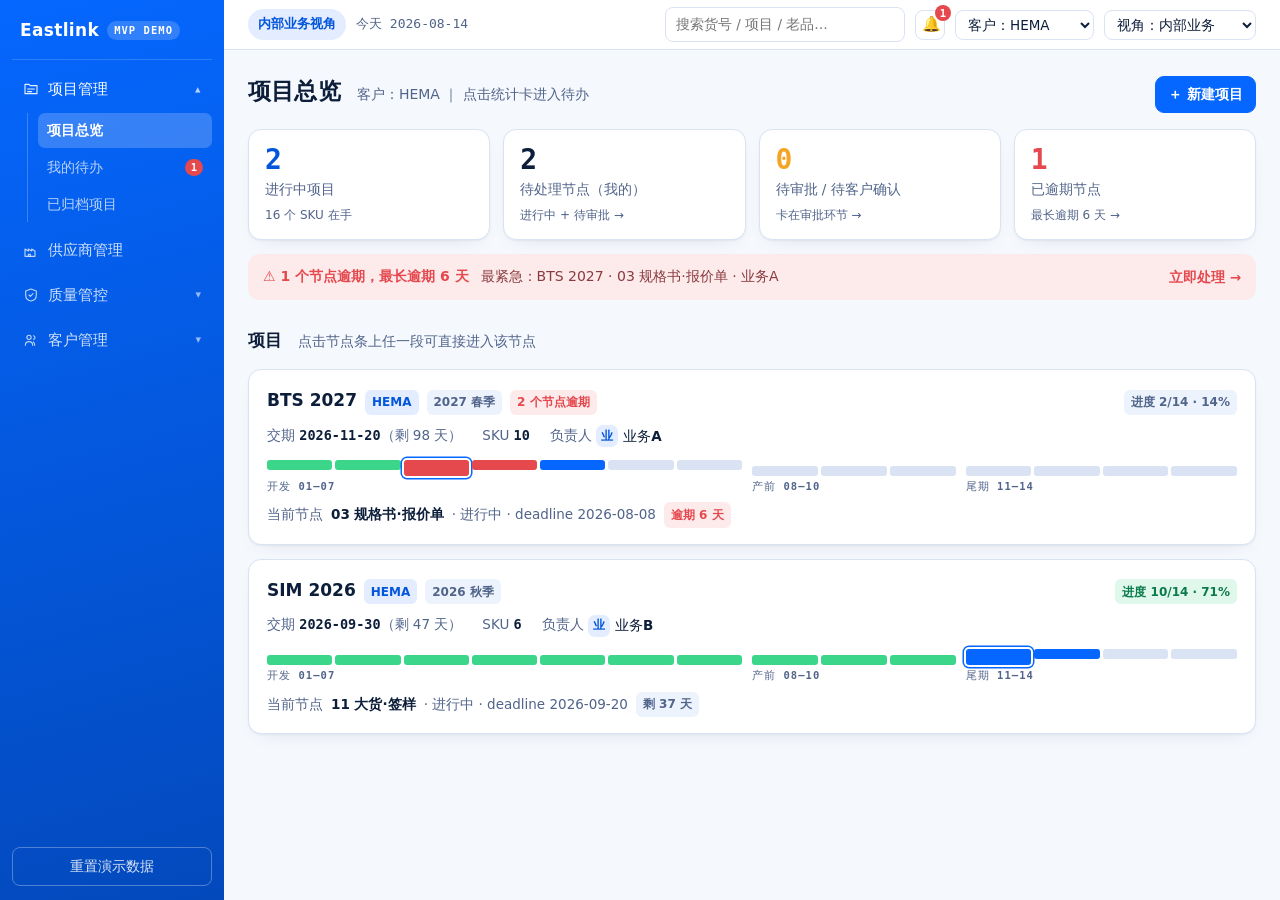
==== commit 07a4e85d: "Filter quality by project, restructure node header, enlarge type Quality control gains a project fil" ====
--- a/eastlink-mvp.html
+++ b/eastlink-mvp.html
@@ -35,7 +35,7 @@
   margin: 0;
   background: var(--bg);
   color: var(--ink);
-  font: 400 14px/1.65 -apple-system, "SF Pro SC", "PingFang SC", "Hiragino Sans GB", "Source Han Sans SC", "Noto Sans CJK SC", "Microsoft YaHei", system-ui, sans-serif;
+  font: 400 15px/1.7 -apple-system, "SF Pro SC", "PingFang SC", "Hiragino Sans GB", "Source Han Sans SC", "Noto Sans CJK SC", "Microsoft YaHei", system-ui, sans-serif;
 }
 a { color: var(--brand-ink); text-decoration: none; }
 button { font: inherit; cursor: pointer; }
@@ -46,7 +46,7 @@
 /* ---------- shell: sidebar + main ---------- */
 .shell { display: flex; min-height: 100vh; }
 .sidebar {
-  flex: 0 0 210px;
+  flex: 0 0 224px;
   position: sticky;
   top: 0;
   height: 100vh;
@@ -62,13 +62,13 @@
   align-items: center;
   gap: 8px;
   font-weight: 800;
-  font-size: 16px;
+  font-size: 17px;
   letter-spacing: .02em;
   padding: 0 8px 14px;
   margin-bottom: 8px;
   border-bottom: 1px solid rgba(255,255,255,.16);
 }
-.logo-tag { font: 650 9.5px/1 var(--mono); letter-spacing: .1em; background: rgba(255,255,255,.18); border-radius: 999px; padding: 4px 7px; }
+.logo-tag { font: 650 10.5px/1 var(--mono); letter-spacing: .1em; background: rgba(255,255,255,.18); border-radius: 999px; padding: 4px 7px; }
 .side-nav { display: flex; flex-direction: column; gap: 2px; }
 .side-nav a {
   position: relative;
@@ -78,7 +78,7 @@
   padding: 9px 11px;
   border-radius: 9px;
   color: rgba(255,255,255,.82);
-  font-size: 13.5px;
+  font-size: 14.5px;
   font-weight: 550;
 }
 .side-nav a svg { flex: 0 0 16px; width: 16px; height: 16px; opacity: .9; }
@@ -97,7 +97,7 @@
 }
 .side-nav a.on svg { opacity: 1; }
 .side-group { display: flex; flex-direction: column; }
-.side-parent .chev { margin-left: auto; font-size: 10px; opacity: .7; transition: transform .15s ease; }
+.side-parent .chev { margin-left: auto; font-size: 11px; opacity: .7; transition: transform .15s ease; }
 .side-group.open .side-parent .chev { transform: rotate(180deg); }
 .side-nav a.grp-on { color: #fff; }
 .side-subs {
@@ -109,14 +109,14 @@
   border-left: 1px solid rgba(255,255,255,.22);
 }
 .side-group.open .side-subs { display: flex; }
-.side-nav a.sub { padding: 6.5px 9px; font-size: 12.5px; border-radius: 7px; color: rgba(255,255,255,.72); }
+.side-nav a.sub { padding: 6.5px 9px; font-size: 13.5px; border-radius: 7px; color: rgba(255,255,255,.72); }
 .side-nav a.sub.on { background: rgba(255,255,255,.2); color: #fff; font-weight: 650; }
 .side-nav a.sub.on::before { display: none; }
 .sub-badge {
   margin-left: auto;
   background: var(--red);
   color: #fff;
-  font: 700 9.5px/1 var(--mono);
+  font: 700 10.5px/1 var(--mono);
   border-radius: 999px;
   padding: 3px 6px;
 }
@@ -128,7 +128,7 @@
   border: 1px solid rgba(255,255,255,.3);
   border-radius: 8px;
   padding: 7px 10px;
-  font-size: 12.5px;
+  font-size: 13.5px;
 }
 .btn-reset:hover { background: rgba(255,255,255,.12); }
 .main { flex: 1; min-width: 0; }
@@ -151,11 +151,11 @@
   border: 1px solid var(--line);
   border-radius: 8px;
   padding: 5px 8px;
-  font-size: 12.5px;
+  font-size: 13.5px;
 }
 .mainbar select:hover { border-color: var(--brand); }
 .role-badge {
-  font-size: 12px;
+  font-size: 13px;
   font-weight: 650;
   border-radius: 999px;
   padding: 4px 10px;
@@ -164,15 +164,15 @@
 }
 .role-badge.r-client { background: var(--sky-soft); color: var(--sky-text); }
 .role-badge.r-manager { background: var(--mint-soft); color: var(--mint-text); }
-.mainbar .today { font-size: 12px; color: var(--muted); }
+.mainbar .today { font-size: 13px; color: var(--muted); }
 
 /* ---------- layout ---------- */
 .view { max-width: 1180px; margin: 0 auto; padding: 22px 24px 80px; }
 .page-head { display: flex; flex-wrap: wrap; align-items: baseline; gap: 10px 16px; margin-bottom: 16px; }
-.page-head h1 { margin: 0; font-size: 21px; font-weight: 750; letter-spacing: .01em; }
-.page-head .sub { color: var(--muted); font-size: 13px; }
+.page-head h1 { margin: 0; font-size: 23px; font-weight: 750; letter-spacing: .01em; }
+.page-head .sub { color: var(--muted); font-size: 14px; }
 .page-head .spacer { flex: 1; }
-.crumb { font-size: 12.5px; color: var(--muted); margin-bottom: 6px; }
+.crumb { font-size: 13px; color: var(--muted); margin: 3px 0 10px; }
 .crumb a { color: var(--muted); }
 .crumb a:hover { color: var(--brand-ink); }
 .crumb b { color: var(--ink); font-weight: 600; }
@@ -185,15 +185,15 @@
   padding: 16px 18px;
   box-shadow: var(--shadow);
 }
-.card h3 { margin: 0 0 10px; font-size: 14.5px; font-weight: 700; display: flex; align-items: center; gap: 8px; }
+.card h3 { margin: 0 0 10px; font-size: 15.5px; font-weight: 700; display: flex; align-items: center; gap: 8px; }
 .grid { display: grid; gap: 13px; }
 .g4 { grid-template-columns: repeat(4, 1fr); }
 .g3 { grid-template-columns: repeat(3, 1fr); }
 .g2 { grid-template-columns: 1fr 1fr; }
 .mt { margin-top: 14px; }
 .statcard { padding: 14px 16px; }
-.statcard .num { font: 750 26px/1.15 var(--mono); letter-spacing: -.01em; }
-.statcard .lbl { color: var(--muted); font-size: 12.5px; margin-top: 2px; }
+.statcard .num { font: 750 28px/1.15 var(--mono); letter-spacing: -.01em; }
+.statcard .lbl { color: var(--muted); font-size: 13.5px; margin-top: 2px; }
 .statcard.warn .num { color: var(--red); }
 .statcard.brand .num { color: var(--brand-ink); }
 .statcard.mint .num { color: var(--mint-text); }
@@ -203,7 +203,7 @@
   display: inline-flex;
   align-items: center;
   gap: 5px;
-  font-size: 11.5px;
+  font-size: 12.5px;
   font-weight: 650;
   border-radius: 999px;
   padding: 3px 9px;
@@ -217,7 +217,7 @@
 .pill.s-overdue { background: var(--red-soft); color: var(--red); }
 .tag {
   display: inline-block;
-  font-size: 11px;
+  font-size: 12px;
   font-weight: 600;
   border-radius: 6px;
   padding: 2.5px 7px;
@@ -238,12 +238,12 @@
   border-radius: 7px;
   background: var(--brand-soft);
   color: var(--brand-ink);
-  font-size: 11px;
+  font-size: 12px;
   font-weight: 750;
   vertical-align: -5px;
   margin-right: 5px;
 }
-.who { display: inline-flex; align-items: center; font-size: 12.5px; color: var(--ink); font-weight: 550; margin-right: 10px; }
+.who { display: inline-flex; align-items: center; font-size: 13.5px; color: var(--ink); font-weight: 550; margin-right: 10px; }
 
 /* ---------- buttons ---------- */
 .btn {
@@ -254,7 +254,7 @@
   border: 1px solid var(--line);
   background: var(--surface);
   color: var(--ink);
-  font-size: 12.5px;
+  font-size: 13.5px;
   font-weight: 600;
   padding: 6px 12px;
 }
@@ -264,16 +264,16 @@
 .btn.mint { background: var(--mint-soft); border-color: var(--mint); color: var(--mint-text); }
 .btn.danger { background: var(--red-soft); border-color: transparent; color: var(--red); }
 .btn.ghost { background: transparent; }
-.btn.sm { padding: 3.5px 9px; font-size: 12px; border-radius: 7px; }
+.btn.sm { padding: 3.5px 9px; font-size: 13px; border-radius: 7px; }
 .btn[disabled] { opacity: .45; cursor: not-allowed; pointer-events: none; }
 .btnrow { display: flex; flex-wrap: wrap; gap: 8px; align-items: center; }
 
 /* ---------- tables ---------- */
 .tbl-wrap { overflow-x: auto; border: 1px solid var(--line); border-radius: 11px; background: var(--surface); }
-table.tbl { width: 100%; border-collapse: collapse; font-size: 13px; min-width: 640px; }
+table.tbl { width: 100%; border-collapse: collapse; font-size: 14px; min-width: 700px; }
 .tbl th {
   text-align: left;
-  font-size: 11.5px;
+  font-size: 12.5px;
   font-weight: 650;
   letter-spacing: .04em;
   color: var(--muted);
@@ -292,12 +292,13 @@
   border: 1px solid var(--line);
   border-radius: 8px;
   padding: 6px 9px;
-  font-size: 13px;
+  font-size: 14px;
   background: #fff;
 }
 textarea.ipt { resize: vertical; min-height: 60px; }
 input.ipt:focus, textarea.ipt:focus, select.ipt:focus { border-color: var(--brand); outline: none; }
-.ipt-inline { width: auto; }
+/* 特异性须压过 input.ipt / select.ipt 的 width:100% */
+input.ipt-inline, select.ipt-inline, textarea.ipt-inline { width: auto; }
 .filterbar { display: flex; flex-wrap: wrap; gap: 8px; align-items: center; margin-bottom: 13px; }
 .filterbar .ipt { width: auto; min-width: 130px; }
 .filterbar .search { min-width: 200px; }
@@ -306,8 +307,8 @@
 .proj-card { cursor: pointer; transition: border-color .15s ease; }
 .proj-card:hover { border-color: var(--brand); }
 .proj-card .top { display: flex; align-items: baseline; gap: 10px; }
-.proj-card .name { font-size: 15.5px; font-weight: 750; }
-.proj-card .meta { color: var(--muted); font-size: 12.5px; margin: 6px 0 10px; display: flex; flex-wrap: wrap; gap: 4px 14px; }
+.proj-card .name { font-size: 16.5px; font-weight: 750; }
+.proj-card .meta { color: var(--muted); font-size: 13.5px; margin: 6px 0 10px; display: flex; flex-wrap: wrap; gap: 4px 14px; }
 .mini-flow { display: flex; gap: 3px; }
 .mini-flow i {
   height: 8px;
@@ -326,7 +327,7 @@
 .statcard.click { cursor: pointer; transition: border-color .15s ease; }
 .statcard.click:hover { border-color: var(--brand); }
 .statcard.on { border-color: var(--brand); box-shadow: 0 0 0 1px var(--brand), var(--shadow); }
-.statcard .hint { font-size: 11px; color: var(--muted); margin-top: 4px; }
+.statcard .hint { font-size: 12px; color: var(--muted); margin-top: 4px; }
 .riskbar {
   display: flex;
   flex-wrap: wrap;
@@ -336,22 +337,22 @@
   color: var(--red);
   border-radius: 11px;
   padding: 11px 15px;
-  font-size: 13px;
+  font-size: 14px;
   font-weight: 600;
   cursor: pointer;
 }
-.riskbar .go { margin-left: auto; font-size: 12.5px; font-weight: 650; }
+.riskbar .go { margin-left: auto; font-size: 13.5px; font-weight: 650; }
 .riskbar .cool { color: #8A3B3E; font-weight: 500; }
 .prow { cursor: pointer; transition: border-color .15s ease; }
 .prow:hover { border-color: var(--brand); }
 .prow-head { display: flex; flex-wrap: wrap; align-items: baseline; gap: 8px; }
-.prow-head .name { font-size: 16px; font-weight: 750; }
+.prow-head .name { font-size: 17px; font-weight: 750; }
 .prow-meta {
   display: flex;
   flex-wrap: wrap;
   gap: 4px 20px;
   color: var(--muted);
-  font-size: 12.5px;
+  font-size: 13.5px;
   margin: 9px 0 12px;
 }
 .prow-meta b { color: var(--ink); font-family: var(--mono); font-weight: 650; }
@@ -380,7 +381,7 @@
   gap: 4px 8px;
   align-items: center;
   margin-top: 11px;
-  font-size: 12.5px;
+  font-size: 13.5px;
   color: var(--muted);
 }
 .flow-legend b { color: var(--ink); }
@@ -388,7 +389,7 @@
   display: flex;
   gap: 10px;
   margin-top: 5px;
-  font: 550 9.5px/1 var(--mono);
+  font: 550 10.5px/1 var(--mono);
   letter-spacing: .1em;
   color: var(--muted);
   text-transform: uppercase;
@@ -398,7 +399,7 @@
 .phase-ticks span.g-end { flex: 4; }
 .todo-head { display: flex; flex-wrap: wrap; align-items: center; gap: 10px; margin-bottom: 4px; }
 .todo-head .tabs { margin: 0 0 0 auto; border: 0; }
-.todo-head .tabs button { padding: 5px 11px; font-size: 12.5px; }
+.todo-head .tabs button { padding: 5px 11px; font-size: 13.5px; }
 
 /* ---------- todo list ---------- */
 .todo-item {
@@ -408,22 +409,22 @@
   padding: 9px 4px;
   border-top: 1px dashed var(--line-dash);
   cursor: pointer;
-  font-size: 13px;
+  font-size: 14px;
 }
 .todo-item:first-of-type { border-top: 0; }
 .todo-item:hover .t-name { color: var(--brand-ink); }
 .todo-item .t-name { font-weight: 600; }
-.todo-item .t-proj { color: var(--muted); font-size: 12px; }
-.todo-item .t-dl { margin-left: auto; font-family: var(--mono); font-size: 12px; color: var(--muted); white-space: nowrap; }
+.todo-item .t-proj { color: var(--muted); font-size: 13px; }
+.todo-item .t-dl { margin-left: auto; font-family: var(--mono); font-size: 13px; color: var(--muted); white-space: nowrap; }
 .todo-item .t-dl.over { color: var(--red); font-weight: 700; }
 
 /* ---------- workflow lanes ---------- */
 .lanes { display: grid; gap: 0; }
 .lane { padding: 12px 0; }
 .lane + .lane { border-top: 1px dashed var(--line-dash); }
-.lane-tag { display: flex; align-items: center; gap: 7px; font-size: 12.5px; font-weight: 700; margin-bottom: 9px; }
+.lane-tag { display: flex; align-items: center; gap: 7px; font-size: 13.5px; font-weight: 700; margin-bottom: 9px; }
 .lane-tag i { width: 10px; height: 10px; border-radius: 2.5px; }
-.lane-tag span { font: 550 10px/1 var(--mono); letter-spacing: .1em; color: var(--muted); text-transform: uppercase; }
+.lane-tag span { font: 550 11px/1 var(--mono); letter-spacing: .1em; color: var(--muted); text-transform: uppercase; }
 .lane.ph-dev .lane-tag i { background: var(--brand); }
 .lane.ph-pre .lane-tag i { background: var(--sky); }
 .lane.ph-end .lane-tag i { background: var(--mint); }
@@ -444,7 +445,7 @@
 .nchip.cur { border-color: var(--brand); box-shadow: 0 0 0 1px var(--brand); background: var(--brand-soft); }
 .nchip.disabled { cursor: default; }
 .nchip.disabled:hover { border-color: var(--line); }
-.nchip .l1 { display: flex; align-items: center; gap: 6px; font-size: 12.5px; font-weight: 700; }
+.nchip .l1 { display: flex; align-items: center; gap: 6px; font-size: 13.5px; font-weight: 700; }
 .nchip .no {
   display: inline-grid;
   place-items: center;
@@ -452,12 +453,12 @@
   height: 19px;
   border-radius: 5px;
   color: #fff;
-  font: 700 10px/1 var(--mono);
+  font: 700 11px/1 var(--mono);
 }
 .ph-dev .nchip .no { background: var(--brand); }
 .ph-pre .nchip .no { background: var(--sky); color: #08405F; }
 .ph-end .nchip .no { background: var(--mint); color: #06331F; }
-.nchip .l2 { display: flex; align-items: center; gap: 6px; font-size: 10.5px; color: var(--muted); font-family: var(--mono); }
+.nchip .l2 { display: flex; align-items: center; gap: 6px; font-size: 11.5px; color: var(--muted); font-family: var(--mono); }
 .dot { width: 7px; height: 7px; border-radius: 50%; display: inline-block; }
 .dot.s-pending { background: var(--line-dash); }
 .dot.s-in_progress { background: var(--brand); }
@@ -472,7 +473,7 @@
   background: var(--brand-soft);
   border-radius: 10px;
   padding: 10px 14px;
-  font-size: 13px;
+  font-size: 14px;
   margin-top: 13px;
 }
 .hintbar b { color: var(--brand-ink); }
@@ -480,14 +481,11 @@
 .hintbar.warn b { color: var(--red); }
 
 /* ---------- node detail ---------- */
-.node-headcard { display: flex; flex-wrap: wrap; gap: 10px 22px; align-items: center; }
-.node-headcard .big { font-size: 18px; font-weight: 750; display: flex; align-items: center; gap: 10px; }
-.node-headcard .code { font: 700 12px/1 var(--mono); letter-spacing: .1em; color: var(--brand-ink); text-transform: uppercase; }
-.kv { font-size: 12.5px; color: var(--muted); }
+.kv { font-size: 13.5px; color: var(--muted); }
 .kv b { color: var(--ink); font-family: var(--mono); font-weight: 650; }
 .kv b.over { color: var(--red); }
 .sec-title {
-  font-size: 11.5px;
+  font-size: 12.5px;
   font-weight: 700;
   letter-spacing: .08em;
   color: var(--muted);
@@ -499,31 +497,31 @@
   display: flex;
   align-items: center;
   gap: 8px;
-  font-size: 12.5px;
+  font-size: 13.5px;
   padding: 6px 9px;
   border: 1px dashed var(--line-dash);
   border-radius: 8px;
   color: var(--muted);
   margin-bottom: 6px;
 }
-.chk { display: flex; align-items: flex-start; gap: 8px; padding: 5px 0; font-size: 13px; cursor: pointer; }
+.chk { display: flex; align-items: flex-start; gap: 8px; padding: 5px 0; font-size: 14px; cursor: pointer; }
 .chk input { margin-top: 3px; accent-color: var(--brand); }
 .chk.done span { color: var(--muted); text-decoration: line-through; }
-.cmt { border-top: 1px dashed var(--line-dash); padding: 9px 0; font-size: 13px; }
+.cmt { border-top: 1px dashed var(--line-dash); padding: 9px 0; font-size: 14px; }
 .cmt:first-of-type { border-top: 0; }
 .cmt .h { display: flex; align-items: center; gap: 8px; margin-bottom: 3px; }
-.cmt .t { color: var(--muted); font-size: 11px; font-family: var(--mono); margin-left: auto; }
+.cmt .t { color: var(--muted); font-size: 12px; font-family: var(--mono); margin-left: auto; }
 .cmt p { margin: 0; color: #3E4F6E; }
-.ver { display: flex; gap: 10px; align-items: baseline; padding: 7px 0; border-top: 1px dashed var(--line-dash); font-size: 12.5px; }
+.ver { display: flex; gap: 10px; align-items: baseline; padding: 7px 0; border-top: 1px dashed var(--line-dash); font-size: 13.5px; }
 .ver:first-of-type { border-top: 0; }
-.ver .v { font: 700 11px/1.6 var(--mono); color: var(--brand-ink); min-width: 42px; }
-.ver .d { color: var(--muted); font-family: var(--mono); font-size: 11px; margin-left: auto; white-space: nowrap; }
+.ver .v { font: 700 12px/1.6 var(--mono); color: var(--brand-ink); min-width: 42px; }
+.ver .d { color: var(--muted); font-family: var(--mono); font-size: 12px; margin-left: auto; white-space: nowrap; }
 .reject-box { margin-top: 8px; }
 
 /* ---------- psf ---------- */
 .psf-bar { display: flex; flex-wrap: wrap; gap: 8px; align-items: center; margin-bottom: 13px; }
 .lang-toggle { display: inline-flex; border: 1px solid var(--line); border-radius: 9px; overflow: hidden; }
-.lang-toggle button { border: 0; background: var(--surface); padding: 5px 13px; font-size: 12.5px; font-weight: 650; color: var(--muted); }
+.lang-toggle button { border: 0; background: var(--surface); padding: 5px 13px; font-size: 13.5px; font-weight: 650; color: var(--muted); }
 .lang-toggle button.on { background: var(--brand); color: #fff; }
 .psf-sec { margin-top: 14px; }
 .psf-sec .tbl td input.cell {
@@ -532,7 +530,7 @@
   background: transparent;
   border-radius: 6px;
   padding: 3px 6px;
-  font-size: 13px;
+  font-size: 14px;
 }
 .psf-sec .tbl td input.cell:hover { border-color: var(--line); background: #fff; }
 .psf-sec .tbl td input.cell:focus { border-color: var(--brand); background: #fff; outline: none; }
@@ -542,12 +540,12 @@
 .badge-final {
   background: var(--mint);
   color: #06331F;
-  font: 750 10.5px/1 var(--mono);
+  font: 750 11.5px/1 var(--mono);
   letter-spacing: .08em;
   border-radius: 999px;
   padding: 5px 10px;
 }
-.badge-lock { background: var(--surface-2); color: var(--muted); font-size: 11.5px; border-radius: 999px; padding: 4px 10px; font-weight: 650; }
+.badge-lock { background: var(--surface-2); color: var(--muted); font-size: 12.5px; border-radius: 999px; padding: 4px 10px; font-weight: 650; }
 
 /* ---------- side panel ---------- */
 .panel-mask { position: fixed; inset: 0; background: rgba(9,20,45,.35); z-index: 60; }
@@ -565,12 +563,12 @@
 .panel .p-head h3 { margin: 0; font-size: 15px; }
 .panel .p-body { padding: 14px 18px; overflow-y: auto; flex: 1; }
 .panel .p-foot { padding: 12px 18px; border-top: 1px solid var(--line); display: flex; gap: 8px; justify-content: flex-end; }
-.x { margin-left: auto; border: 0; background: var(--surface-2); border-radius: 8px; width: 28px; height: 28px; font-size: 14px; color: var(--muted); }
+.x { margin-left: auto; border: 0; background: var(--surface-2); border-radius: 8px; width: 28px; height: 28px; font-size: 15px; color: var(--muted); }
 .sup-row { border: 1px solid var(--line); border-radius: 10px; padding: 10px 12px; margin-bottom: 9px; display: flex; gap: 10px; align-items: flex-start; }
 .sup-row.on { border-color: var(--brand); background: var(--brand-soft); }
 .sup-row input { margin-top: 3px; accent-color: var(--brand); }
-.sup-row .s-name { font-weight: 700; font-size: 13.5px; }
-.sup-row .s-meta { color: var(--muted); font-size: 12px; margin-top: 2px; display: flex; flex-wrap: wrap; gap: 3px 10px; }
+.sup-row .s-name { font-weight: 700; font-size: 14.5px; }
+.sup-row .s-meta { color: var(--muted); font-size: 13px; margin-top: 2px; display: flex; flex-wrap: wrap; gap: 3px 10px; }
 
 /* ---------- overlay / sheet ---------- */
 .ovl { position: fixed; inset: 0; background: rgba(9,20,45,.45); z-index: 70; overflow-y: auto; padding: 30px 16px; }
@@ -584,18 +582,18 @@
   color: #0D1E3A;
 }
 .sheet-head { display: flex; align-items: center; gap: 12px; border-bottom: 2px solid #0567FF; padding-bottom: 12px; margin-bottom: 16px; }
-.sheet-head h2 { margin: 0; font-size: 18px; }
+.sheet-head h2 { margin: 0; font-size: 19px; }
 .sheet-head .mk { display: flex; gap: 5px; }
 .sheet-head .mk i { width: 12px; height: 12px; border-radius: 3px; display: block; }
 .sheet-head .mk i:first-child { background: #57BEEF; }
 .sheet-head .mk i:last-child { background: #3CD68B; }
-.sheet-sub { color: #51648A; font-size: 12px; margin: -10px 0 14px; }
+.sheet-sub { color: #51648A; font-size: 13px; margin: -10px 0 14px; }
 .ovl-actions { max-width: 880px; margin: 0 auto 12px; display: flex; justify-content: flex-end; gap: 8px; }
 .ovl-actions .btn { background: #fff; }
 .slide { border: 1px solid var(--line); border-radius: 12px; padding: 16px; display: flex; flex-direction: column; gap: 8px; align-items: center; text-align: center; }
-.slide .ph { font-size: 42px; background: var(--surface-2); border-radius: 10px; width: 100%; padding: 22px 0; }
-.slide .a { font: 700 12px/1.4 var(--mono); color: var(--brand-ink); }
-.slide .p { font-size: 12.5px; color: var(--muted); }
+.slide .ph { font-size: 44px; background: var(--surface-2); border-radius: 10px; width: 100%; padding: 22px 0; }
+.slide .a { font: 700 13px/1.4 var(--mono); color: var(--brand-ink); }
+.slide .p { font-size: 13.5px; color: var(--muted); }
 .spin {
   width: 26px; height: 26px;
   border: 3px solid var(--brand-soft);
@@ -618,17 +616,17 @@
 
 /* ---------- matrix (dashboard) ---------- */
 .matrix-wrap { overflow-x: auto; }
-.matrix { border-collapse: collapse; font-size: 12px; min-width: 760px; width: 100%; }
-.matrix th { font: 650 10px/1.3 var(--mono); color: var(--muted); padding: 5px 3px; text-align: center; }
+.matrix { border-collapse: collapse; font-size: 13px; min-width: 760px; width: 100%; }
+.matrix th { font: 650 11px/1.3 var(--mono); color: var(--muted); padding: 5px 3px; text-align: center; }
 .matrix td { padding: 4px 3px; }
-.matrix td.pname { font-weight: 700; font-size: 13px; white-space: nowrap; padding-right: 12px; }
+.matrix td.pname { font-weight: 700; font-size: 14px; white-space: nowrap; padding-right: 12px; }
 .mcell {
   height: 26px;
   border-radius: 6px;
   background: var(--surface-2);
   display: grid;
   place-items: center;
-  font: 650 9.5px/1 var(--mono);
+  font: 650 10.5px/1 var(--mono);
   color: transparent;
   cursor: pointer;
 }
@@ -636,7 +634,7 @@
 .mcell.s-in_progress { background: var(--brand); color: #fff; }
 .mcell.s-review { background: var(--amber); color: #5B3E06; }
 .mcell.ov { box-shadow: inset 0 0 0 2px var(--red); }
-.legend { display: flex; flex-wrap: wrap; gap: 14px; font-size: 12px; color: var(--muted); margin-top: 10px; }
+.legend { display: flex; flex-wrap: wrap; gap: 14px; font-size: 13px; color: var(--muted); margin-top: 10px; }
 .legend i { width: 12px; height: 12px; border-radius: 4px; display: inline-block; vertical-align: -2px; margin-right: 5px; }
 
 /* ---------- tabs ---------- */
@@ -645,7 +643,7 @@
   border: 0;
   background: transparent;
   padding: 8px 14px;
-  font-size: 13.5px;
+  font-size: 14.5px;
   font-weight: 650;
   color: var(--muted);
   border-bottom: 2px solid transparent;
@@ -666,21 +664,21 @@
   transition: border-color .15s ease;
 }
 .prod:hover { border-color: var(--brand); }
-.prod .ph { font-size: 34px; text-align: center; background: var(--surface-2); border-radius: 9px; padding: 14px 0; margin-bottom: 8px; }
-.prod .a { font: 700 11px/1.5 var(--mono); color: var(--brand-ink); }
-.prod .n { font-weight: 650; font-size: 13px; }
-.prod .m { color: var(--muted); font-size: 11.5px; }
+.prod .ph { font-size: 36px; text-align: center; background: var(--surface-2); border-radius: 9px; padding: 14px 0; margin-bottom: 8px; }
+.prod .a { font: 700 12px/1.5 var(--mono); color: var(--brand-ink); }
+.prod .n { font-weight: 650; font-size: 14px; }
+.prod .m { color: var(--muted); font-size: 12.5px; }
 
 /* ---------- client (HEMA) view ---------- */
 .confirm-card { border: 1px solid var(--amber); background: var(--amber-soft); border-radius: 12px; padding: 14px 16px; }
-.confirm-card h4 { margin: 0 0 6px; font-size: 14px; }
-.confirm-card p { margin: 0 0 10px; font-size: 12.5px; color: #6B4E0E; }
+.confirm-card h4 { margin: 0 0 6px; font-size: 15px; }
+.confirm-card p { margin: 0 0 10px; font-size: 13.5px; color: #6B4E0E; }
 .client-banner {
   background: var(--sky-soft);
   color: var(--sky-text);
   border-radius: 10px;
   padding: 9px 14px;
-  font-size: 12.5px;
+  font-size: 13.5px;
   font-weight: 600;
   margin-bottom: 14px;
 }
@@ -692,15 +690,15 @@
   color: #fff;
   border-radius: 10px;
   padding: 10px 18px;
-  font-size: 13px;
+  font-size: 14px;
   box-shadow: 0 12px 30px rgba(9,20,45,.35);
   animation: tin .2s ease;
 }
 .toast.ok { background: #0C7A4A; }
 @keyframes tin { from { opacity: 0; transform: translateY(8px); } }
 
-.empty { color: var(--muted); font-size: 13px; padding: 18px 0; text-align: center; }
-.note-strip { background: var(--surface-2); border-radius: 9px; padding: 8px 12px; font-size: 12px; color: var(--muted); }
+.empty { color: var(--muted); font-size: 14px; padding: 18px 0; text-align: center; }
+.note-strip { background: var(--surface-2); border-radius: 9px; padding: 8px 12px; font-size: 13px; color: var(--muted); }
 
 /* ---------- 文件上传 / 照片墙 / 档案编辑 ---------- */
 .file-item .del {
@@ -709,11 +707,11 @@
   background: transparent;
   color: var(--muted);
   cursor: pointer;
-  font-size: 12px;
+  font-size: 13px;
   padding: 2px 4px;
 }
 .file-item .del:hover { color: var(--red); }
-.file-item .fmeta { margin-left: auto; font: 500 11px/1.4 var(--mono); color: var(--muted); white-space: nowrap; }
+.file-item .fmeta { margin-left: auto; font: 500 12px/1.4 var(--mono); color: var(--muted); white-space: nowrap; }
 .prod .ph.img { padding: 0; overflow: hidden; height: 88px; }
 .prod .ph.img img { width: 100%; height: 100%; object-fit: cover; display: block; }
 .tag .tx { margin-left: 5px; cursor: pointer; opacity: .65; }
@@ -722,42 +720,42 @@
 .add-row .ipt { max-width: 200px; }
 
 /* ---------- 表单行 / 选择芯片 ---------- */
-.form-row { display: grid; grid-template-columns: 92px 1fr; gap: 8px; align-items: center; margin-bottom: 9px; font-size: 13px; }
-.form-row > label { color: var(--muted); font-size: 12.5px; }
+.form-row { display: grid; grid-template-columns: 92px 1fr; gap: 8px; align-items: center; margin-bottom: 9px; font-size: 14px; }
+.form-row > label { color: var(--muted); font-size: 13.5px; }
 .chip-select { display: flex; flex-wrap: wrap; gap: 6px; }
 label.pick {
   border: 1px solid var(--line);
   border-radius: 8px;
   padding: 4px 9px;
-  font-size: 12px;
+  font-size: 13px;
   cursor: pointer;
   color: var(--muted);
 }
 label.pick input { margin-right: 4px; accent-color: var(--brand); }
 label.pick.on { border-color: var(--brand); background: var(--brand-soft); color: var(--brand-ink); }
-.sku-row { display: grid; grid-template-columns: 96px 1fr 130px 90px 30px; gap: 7px; align-items: center; margin-bottom: 7px; }
-.sku-row .art { font: 650 11px/1.4 var(--mono); color: var(--brand-ink); }
+.sku-row { display: grid; grid-template-columns: 104px 1fr 140px 96px 30px; gap: 7px; align-items: center; margin-bottom: 7px; }
+.sku-row .art { font: 650 12px/1.4 var(--mono); color: var(--brand-ink); }
 
 /* ---------- 客户档案 ---------- */
-.kfacts { display: grid; grid-template-columns: 1fr 1fr; gap: 7px 14px; font-size: 12.5px; margin-top: 10px; }
+.kfacts { display: grid; grid-template-columns: 1fr 1fr; gap: 7px 14px; font-size: 13.5px; margin-top: 10px; }
 .kfacts span { color: var(--muted); }
 .kfacts b { color: var(--ink); font-weight: 650; margin-left: 5px; }
 .color-grid { display: grid; grid-template-columns: 1fr 1fr; gap: 8px; }
 .color-item { display: flex; gap: 9px; align-items: center; border: 1px solid var(--line); border-radius: 9px; padding: 7px 9px; }
 .color-item i { width: 30px; height: 30px; border-radius: 7px; border: 1px solid var(--line); flex: 0 0 30px; }
-.color-item .cn { font-weight: 650; font-size: 12.5px; }
-.color-item .cu { color: var(--muted); font-size: 11px; }
-.risk-note { position: relative; padding-left: 16px; font-size: 13px; color: var(--muted); margin: 8px 0; line-height: 1.65; }
+.color-item .cn { font-weight: 650; font-size: 13.5px; }
+.color-item .cu { color: var(--muted); font-size: 12px; }
+.risk-note { position: relative; padding-left: 16px; font-size: 14px; color: var(--muted); margin: 8px 0; line-height: 1.65; }
 .risk-note::before { content: ""; position: absolute; left: 2px; top: 8px; width: 6px; height: 6px; border-radius: 50%; background: var(--red); }
 
 /* ---------- 全局搜索 / 提醒铃铛 ---------- */
 .searchbox { position: relative; }
 .searchbox input {
-  width: 220px;
+  width: 240px;
   border: 1px solid var(--line);
   border-radius: 8px;
   padding: 5.5px 10px;
-  font-size: 12.5px;
+  font-size: 13.5px;
   background: #fff;
 }
 .searchbox input:focus { border-color: var(--brand); outline: none; }
@@ -773,11 +771,11 @@
   z-index: 55;
   overflow: hidden;
 }
-.search-item { display: flex; gap: 8px; align-items: center; padding: 8.5px 12px; font-size: 12.5px; cursor: pointer; }
+.search-item { display: flex; gap: 8px; align-items: center; padding: 8.5px 12px; font-size: 13.5px; cursor: pointer; }
 .search-item + .search-item { border-top: 1px solid var(--surface-2); }
 .search-item:hover { background: var(--surface-2); }
 .search-item .k {
-  font: 650 10px/1 var(--mono);
+  font: 650 11px/1 var(--mono);
   letter-spacing: .06em;
   color: var(--brand-ink);
   background: var(--brand-soft);
@@ -785,7 +783,7 @@
   padding: 3px 5px;
   flex: 0 0 auto;
 }
-.search-item .sub { margin-left: auto; color: var(--muted); font-size: 11px; white-space: nowrap; }
+.search-item .sub { margin-left: auto; color: var(--muted); font-size: 12px; white-space: nowrap; }
 .bell {
   position: relative;
   border: 1px solid var(--line);
@@ -795,7 +793,7 @@
   height: 30px;
   display: grid;
   place-items: center;
-  font-size: 14px;
+  font-size: 15px;
 }
 .bell:hover { border-color: var(--brand); }
 .bell b {
@@ -804,16 +802,88 @@
   right: -7px;
   background: var(--red);
   color: #fff;
-  font: 700 9.5px/1 var(--mono);
+  font: 700 10.5px/1 var(--mono);
   border-radius: 999px;
   padding: 3px 5px;
 }
 
-/* ---------- 节点页 mini 导航条 ---------- */
-.node-minibar { display: flex; gap: 8px; align-items: center; margin: 0 0 12px; }
-.node-minibar .mini-segs { display: flex; gap: 3px; flex: 1; }
-.node-minibar .seg { height: 6px; }
-.node-minibar .seg.cur { height: 12px; box-shadow: 0 0 0 2px var(--bg), 0 0 0 3.5px var(--brand); }
+/* ---------- 节点标题区 ---------- */
+.node-title { margin-bottom: 16px; }
+.node-title .t-row { display: flex; flex-wrap: wrap; align-items: center; gap: 9px 12px; }
+.node-title .t-no {
+  display: inline-grid;
+  place-items: center;
+  width: 34px;
+  height: 34px;
+  border-radius: 10px;
+  background: var(--brand);
+  color: #fff;
+  font: 750 15px/1 var(--mono);
+  font-variant-numeric: tabular-nums;
+}
+.node-title.ph-pre .t-no { background: var(--sky); color: #08405F; }
+.node-title.ph-end .t-no { background: var(--mint); color: #06331F; }
+.node-title h1 { margin: 0; font-size: 24px; font-weight: 750; letter-spacing: .01em; }
+.node-title .t-code {
+  font: 700 13px/1 var(--mono);
+  letter-spacing: .12em;
+  text-transform: uppercase;
+  color: var(--brand-ink);
+  background: var(--brand-soft);
+  border-radius: 6px;
+  padding: 5px 8px;
+}
+.node-title .t-acts { margin-left: auto; display: flex; flex-wrap: wrap; gap: 8px; }
+.node-title .t-meta {
+  display: flex;
+  flex-wrap: wrap;
+  gap: 5px 20px;
+  align-items: center;
+  border-top: 1px solid var(--line);
+  margin-top: 12px;
+  padding-top: 10px;
+  font-size: 13.5px;
+  color: var(--muted);
+}
+.node-title .t-meta b { color: var(--ink); font-family: var(--mono); font-weight: 650; }
+.node-title .t-meta b.over { color: var(--red); }
+
+/* ---------- 流程节点卡（带编号格） ---------- */
+.nflow-head { display: flex; flex-wrap: wrap; align-items: center; gap: 8px; margin-bottom: 12px; }
+.nflow-head h3 { margin: 0; font-size: 15.5px; font-weight: 700; }
+.nflow-head .navs { margin-left: auto; display: flex; gap: 6px; }
+.nflow { display: flex; gap: 16px; flex-wrap: wrap; }
+.nflow-grp { display: flex; flex-direction: column; gap: 6px; }
+.nflow-cells { display: flex; gap: 4px; }
+.nflow-grp .lbl {
+  font: 550 11px/1 var(--mono);
+  letter-spacing: .1em;
+  text-transform: uppercase;
+  color: var(--muted);
+}
+.ncell {
+  min-width: 36px;
+  height: 30px;
+  border-radius: 8px;
+  display: grid;
+  place-items: center;
+  font: 700 12.5px/1 var(--mono);
+  font-variant-numeric: tabular-nums;
+  cursor: pointer;
+  border: 1px solid transparent;
+  color: var(--muted);
+  background: var(--surface-2);
+  transition: transform .12s ease, border-color .12s ease;
+  white-space: nowrap;
+  padding: 0 8px;
+}
+.ncell:hover { transform: translateY(-2px); border-color: var(--brand); }
+.ncell.f-done { background: var(--mint); color: #06331F; }
+.ncell.f-in_progress { background: var(--brand); color: #fff; }
+.ncell.f-review { background: var(--amber); color: #5B3E06; }
+.ncell.f-overdue { background: var(--red); color: #fff; }
+.ncell.cur { box-shadow: 0 0 0 2px var(--surface), 0 0 0 4px var(--brand); font-weight: 750; }
+.ncell.cur .cname { margin-left: 6px; font-family: inherit; font-size: 12.5px; }
 
 /* ---------- print ---------- */
 @media print {
@@ -852,6 +922,8 @@
   .mainbar { padding: 0 14px; flex-wrap: wrap; height: auto; min-height: 50px; }
   .view { padding: 16px 14px 60px; }
   .prow-meta { gap: 4px 14px; }
+  .nflow { flex-wrap: nowrap; overflow-x: auto; padding-bottom: 4px; }
+  .node-title .t-acts { margin-left: 0; width: 100%; }
 }
 </style>
 </head>
@@ -1541,7 +1613,7 @@
     <span class="cool">最紧急：${esc(worst.p.name)} · ${worst.n.id} ${nodeDef(worst.n.id).name} · ${esc(person(worst.n.ownerId).name)}</span>
     <span class="go">立即处理 →</span></div>` : ''}
 
-  <div class="page-head" style="margin:26px 0 0"><h1 style="font-size:16px">项目</h1>
+  <div class="page-head" style="margin:26px 0 0"><h1 style="font-size:17px">项目</h1>
     <span class="sub">点击节点条上任一段可直接进入该节点</span></div>
   ${projs.map(projectRow).join('') || '<div class="card mt"><div class="empty">暂无进行中项目，点右上角「＋ 新建项目」开始。</div></div>'}`;
 }
@@ -1609,12 +1681,14 @@
   const cur = currentNode(p);
   const overs = p.nodes.filter(isOverdue);
   return `
-  <div class="crumb"><a href="#/projects">项目管理</a> / <b>${esc(p.name)}</b></div>
-  <div class="page-head">
+  <div class="page-head" style="margin-bottom:0">
     <h1>${esc(p.name)}</h1>
     <span class="tag b">${esc(p.client)}</span><span class="tag">${esc(p.season)}</span>
-    <span class="sub">交期 ${p.deliveryDate} ｜ 负责人 ${esc(person(p.ownerId).name)} ｜ SKU ${p.skus.length} ｜ 节点完成 ${p.nodes.filter(n => n.status === 'done').length}/14</span>
+    <span class="spacer"></span>
+    <button class="btn" data-act="goto" data-href="#/quality/risk/${p.id}">本项目质量</button>
   </div>
+  <div class="crumb"><a href="#/projects">项目管理</a> / <b>${esc(p.name)}</b></div>
+  <p class="sub" style="color:var(--muted);font-size:13.5px;margin:0 0 16px">交期 ${p.deliveryDate} ｜ 负责人 ${esc(person(p.ownerId).name)} ｜ SKU ${p.skus.length} ｜ 节点完成 ${p.nodes.filter(n => n.status === 'done').length}/14</p>
   <div class="card">
     <h3>工作流 <span class="tag">三大阶段 · 14 节点 · 点击进入节点</span></h3>
     ${lanesHtml(p, true)}
@@ -1643,14 +1717,30 @@
   return '';
 }
 
-function nodeMinibar(p, n) {
+function nodeFlowCard(p, n) {
   const idx = p.nodes.findIndex(x => x.id === n.id);
   const prev = p.nodes[idx - 1], next = p.nodes[idx + 1];
-  return `<div class="node-minibar">
-    <button class="btn sm" ${prev ? `data-act="goto" data-href="#/projects/${p.id}/node/${prev.id}"` : 'disabled'}>‹ ${prev ? prev.id + ' ' + nodeDef(prev.id).name : '上一节点'}</button>
-    <span class="mini-segs">${p.nodes.map(x => `<i class="seg f-${isOverdue(x) ? 'overdue' : x.status} ${x.id === n.id ? 'cur' : ''}"
-      title="${x.id} ${nodeDef(x.id).name} · ${STATUS_LABEL[x.status]}" data-act="goto" data-href="#/projects/${p.id}/node/${x.id}"></i>`).join('')}</span>
-    <button class="btn sm" ${next ? `data-act="goto" data-href="#/projects/${p.id}/node/${next.id}"` : 'disabled'}>${next ? next.id + ' ' + nodeDef(next.id).name : '下一节点'} ›</button>
+  const groups = { dev: [], pre: [], end: [] };
+  p.nodes.forEach(x => groups[nodeDef(x.id).phase].push(x));
+  const LBL = { dev: '开发 01–07', pre: '产前 08–10', end: '尾期 11–14' };
+  return `<div class="card">
+    <div class="nflow-head">
+      <h3>项目流程 <span class="tag">14 节点 · 点击任一格跳转</span></h3>
+      <span class="navs">
+        <button class="btn sm" ${prev ? `data-act="goto" data-href="#/projects/${p.id}/node/${prev.id}"` : 'disabled'}>‹ ${prev ? prev.id + ' ' + nodeDef(prev.id).name : '已是首节点'}</button>
+        <button class="btn sm" ${next ? `data-act="goto" data-href="#/projects/${p.id}/node/${next.id}"` : 'disabled'}>${next ? next.id + ' ' + nodeDef(next.id).name : '已是末节点'} ›</button>
+      </span>
+    </div>
+    <div class="nflow">
+      ${['dev', 'pre', 'end'].map(ph => `<div class="nflow-grp">
+        <div class="nflow-cells">
+          ${groups[ph].map(x => `<div class="ncell f-${isOverdue(x) ? 'overdue' : x.status} ${x.id === n.id ? 'cur' : ''}"
+            title="${x.id} ${nodeDef(x.id).name} · ${STATUS_LABEL[x.status]}${isOverdue(x) ? ' · 已逾期' : ''}"
+            data-act="goto" data-href="#/projects/${p.id}/node/${x.id}">${x.id}${x.id === n.id ? `<span class="cname">${nodeDef(x.id).name}</span>` : ''}</div>`).join('')}
+        </div>
+        <span class="lbl">${LBL[ph]}</span>
+      </div>`).join('')}
+    </div>
   </div>`;
 }
 
@@ -1670,25 +1760,32 @@
     else actions = `<span class="badge-final">节点已完成</span>`;
   }
 
+  const step = p.nodes.findIndex(x => x.id === n.id) + 1;
   return `
-  <div class="crumb"><a href="#/projects">项目管理</a> / <a href="#/projects/${p.id}">${esc(p.name)}</a> / <b>${n.id} ${def.name}</b></div>
-  ${nodeMinibar(p, n)}
-  <div class="card node-headcard">
-    <span class="big"><span class="code">${def.code}</span>${def.name}</span>
-    <span class="tag ${def.phase === 'dev' ? 'b' : def.phase === 'pre' ? 'k' : 'm'}">${PHASES[def.phase].label}</span>
-    ${statusPill(n)}
-    <span class="kv">deadline <b class="${over ? 'over' : ''}">${n.deadline}</b>
-      ${n.status === 'done' ? '' : over ? `<b class="over">（逾期 ${diffDays(n.deadline, TODAY)} 天）</b>` : `（剩 ${days} 天）`}</span>
-    <span class="kv">负责人 ${avatarOf(person(n.ownerId).name)}</span>
-    ${n.reviewerId ? `<span class="kv">审批 / 确认 ${avatarOf(person(n.reviewerId).name)}</span>` : ''}
-    <span style="flex:1"></span>
-    <span class="btnrow">${actions}</span>
+  <div class="node-title ph-${def.phase}">
+    <div class="t-row">
+      <span class="t-no">${n.id}</span>
+      <h1>${def.name}</h1>
+      <span class="t-code">${def.code}</span>
+      ${statusPill(n)}
+      <span class="t-acts">${actions}</span>
+    </div>
+    <div class="crumb"><a href="#/projects">项目管理</a> / <a href="#/projects/${p.id}">${esc(p.name)}</a> / <b>${n.id} ${def.name}</b></div>
+    <div class="t-meta">
+      <span class="tag ${def.phase === 'dev' ? 'b' : def.phase === 'pre' ? 'k' : 'm'}">${PHASES[def.phase].label}</span>
+      <span>第 <b>${step}</b> / 14 步</span>
+      <span>deadline <b class="${over ? 'over' : ''}">${n.deadline}</b>
+        ${n.status === 'done' ? '' : over ? `<b class="over">逾期 ${diffDays(n.deadline, TODAY)} 天</b>` : `（剩 ${days} 天）`}</span>
+      <span>负责人 ${avatarOf(person(n.ownerId).name)}</span>
+      ${n.reviewerId ? `<span>审批 / 确认 ${avatarOf(person(n.reviewerId).name)}</span>` : ''}
+    </div>
   </div>
+  ${nodeFlowCard(p, n)}
   ${nextStepBar(p, n)}
   ${ui.submitConfirm && n.status === 'in_progress' ? `
   <div class="card mt reject-box">
     <h3>确认提交审批？</h3>
-    <p style="margin:0 0 10px;font-size:13px;color:var(--muted)">本节点还有
+    <p style="margin:0 0 10px;font-size:14px;color:var(--muted)">本节点还有
       <b style="color:var(--red)">${n.todos.filter(t => !t.done).length} 项待办</b>、
       <b style="color:var(--red)">${p.skus.length - doneCount(p, n)} 个 SKU</b> 未完成。</p>
     <div class="btnrow"><button class="btn pri" data-act="n-submit-force">仍要提交</button>
@@ -1881,13 +1978,13 @@
   const L = ui.psfLang;
   const sec = f.sections;
   return `
-  <div class="crumb"><a href="#/projects">项目管理</a> / <a href="#/projects/${p.id}">${esc(p.name)}</a> /
-    <a href="#/projects/${p.id}/node/03">03 规格书</a> / <b>${esc(s.artNo)}</b></div>
-  <div class="page-head"><h1>${s.ph} ${esc(s.artNo)} · ${esc(s.name)}</h1>
+  <div class="page-head" style="margin-bottom:0"><h1>${s.ph} ${esc(s.artNo)} · ${esc(s.name)}</h1>
     <span class="tag">${CATS[s.cat]}</span>
     <span class="tag b mono">版本 ${esc(f.version)}</span>
     ${f.locked ? '<span class="badge-final">FINAL 已锁定</span>' : '<span class="tag a">编辑中</span>'}
   </div>
+  <div class="crumb"><a href="#/projects">项目管理</a> / <a href="#/projects/${p.id}">${esc(p.name)}</a> /
+    <a href="#/projects/${p.id}/node/03">03 规格书</a> / <b>${esc(s.artNo)}</b></div>
   <div class="psf-bar">
     <span class="lang-toggle">
       <button class="${L === 'zh' ? 'on' : ''}" data-act="psf-lang" data-l="zh">中文</button>
@@ -1992,7 +2089,7 @@
   <div class="grid g3">
     ${list.map(s => `<div class="card proj-card" data-act="sup-detail" data-id="${s.id}">
       <div class="top"><span class="name">${esc(s.name)}</span>
-        <span class="mono" style="color:var(--amber);font-size:12px">${stars(s.rating)}</span></div>
+        <span class="mono" style="color:var(--amber);font-size:13px">${stars(s.rating)}</span></div>
       <div class="meta" style="margin-top:8px">
         ${s.categories.map(c => `<span class="tag b">${CATS[c]}</span>`).join(' ')}
         ${s.clients.map(c => `<span class="tag k">${esc(c)}</span>`).join(' ')}</div>
@@ -2016,33 +2113,51 @@
   return rows;
 }
 function inspClosed(it) { return it.result === 'fail' && it.fix && it.fix.startsWith('已闭环'); }
-
-function viewQuality(tab) {
-  const risks = riskRows();
-  const cqvPending = db.cqv.filter(r => r.result !== '通过').length;
-  const auditIssue = db.suppliers.filter(s => auditState(s) !== 'valid').length;
+function projectSupplierIds(p) {
+  const ids = new Set();
+  p.skus.forEach(s => { (s.cand || []).forEach(id => ids.add(id)); if (s.final) ids.add(s.final); });
+  return ids;
+}
+function projectSkusOf(p, supId) {
+  return p.skus.filter(s => s.final === supId || (s.cand || []).includes(supId))
+    .map(s => ({ artNo: s.artNo, locked: s.final === supId }));
+}
+
+function viewQuality(tab, pid) {
+  const P = pid && pid !== 'all' ? proj(pid) : null;
+  const pname = P ? P.name : '';
+  const risks = riskRows().filter(x => !P || x.p.id === P.id);
+  const cqvAll = db.cqv.filter(c => !P || c.projectId === P.id);
+  const supIds = P ? projectSupplierIds(P) : null;
+  const sups = db.suppliers.filter(s => !supIds || supIds.has(s.id));
+  const inspRecs = db.inspections.filter(r => !P || r.projectId === P.id);
+
+  const cqvPending = cqvAll.filter(r => r.result !== '通过').length;
+  const auditIssue = sups.filter(s => auditState(s) !== 'valid').length;
   let inspOpen = 0;
-  db.inspections.forEach(r => r.items.forEach(it => { if (it.result === 'fail' && !inspClosed(it)) inspOpen++; }));
+  inspRecs.forEach(r => r.items.forEach(it => { if (it.result === 'fail' && !inspClosed(it)) inspOpen++; }));
+  const suffix = P ? '/' + P.id : '';
 
   let body = '';
   if (tab === 'risk') {
-    body = `<div class="tbl-wrap"><table class="tbl">
+    body = risks.length ? `<div class="tbl-wrap"><table class="tbl">
       <thead><tr><th>SKU</th><th>类型</th><th>高风险要求</th><th>来源</th><th>项目</th><th>PSF 版本</th><th></th></tr></thead>
       <tbody>${risks.map(({ p, s, f, r }) => `<tr class="critical">
         <td class="num">${esc(s.artNo)}</td><td>${esc(r.type)}</td><td><b>${esc(r.requirement)}</b></td>
         <td><span class="tag">${esc(r.source)}</span></td><td>${esc(p.name)}</td>
         <td>${f.locked ? '<span class="tag m">Final 锁定</span>' : `<span class="tag a">${esc(f.version)} 编辑中</span>`}</td>
         <td><a href="#/projects/${p.id}/psf/${s.id}">打开 PSF</a></td></tr>`).join('')}</tbody></table></div>
-      <p class="note-strip mt">高风险点在 PSF 阶段前置录入（CQV 介入），打样前必须传达工厂——避免按最简工艺报价、到 FS 才返工。</p>`;
+      <p class="note-strip mt">高风险点在 PSF 阶段前置录入（CQV 介入），打样前必须传达工厂——避免按最简工艺报价、到 FS 才返工。</p>`
+      : `<div class="empty">${P ? esc(pname) + ' 暂无高风险点（PSF 中尚未标记 critical 项）' : '暂无高风险点'}</div>`;
   } else if (tab === 'cqv') {
     const CF = ui.cqvFilter;
-    const list = db.cqv.filter(c => CF === 'all' || (CF === 'pass' ? c.result === '通过' : c.result !== '通过'));
+    const list = cqvAll.filter(c => CF === 'all' || (CF === 'pass' ? c.result === '通过' : c.result !== '通过'));
     body = `<div class="tabs" style="border:0;margin-bottom:8px">
-      <button class="${CF === 'all' ? 'on' : ''}" data-act="cqv-filter" data-f="all">全部 ${db.cqv.length}</button>
+      <button class="${CF === 'all' ? 'on' : ''}" data-act="cqv-filter" data-f="all">全部 ${cqvAll.length}</button>
       <button class="${CF === 'pass' ? 'on' : ''}" data-act="cqv-filter" data-f="pass">通过</button>
       <button class="${CF === 'pending' ? 'on' : ''}" data-act="cqv-filter" data-f="pending">待复评 ${cqvPending}</button>
     </div>
-    <div class="tbl-wrap"><table class="tbl">
+    ${list.length ? `<div class="tbl-wrap"><table class="tbl">
       <thead><tr><th>SKU</th><th>评估项</th><th>结论</th><th>备注</th><th>评估人</th><th>时间</th><th>项目 / 节点</th></tr></thead>
       <tbody>${list.map(c => {
         const p = proj(c.projectId);
@@ -2050,21 +2165,24 @@
         <td>${c.result === '通过' ? '<span class="tag m">通过</span>' : `<span class="tag a">${esc(c.result)}</span>`}</td>
         <td>${esc(c.note)}</td><td>${esc(c.by)}</td><td class="num">${esc(c.time)}</td>
         <td><a href="#/projects/${p.id}/node/${c.nodeId}">${esc(p.name)} · ${c.nodeId} ${nodeDef(c.nodeId).name}</a></td></tr>`;
-      }).join('')}</tbody></table></div>
+      }).join('')}</tbody></table></div>`
+      : `<div class="empty">${P ? esc(pname) + ' 暂无 CQV 评估记录（开发样评估在寄样前进行）' : '暂无评估记录'}</div>`}
       <p class="note-strip mt">质量管控从开发样评估开始——「前期没问题，后期都是小异常」。</p>`;
   } else if (tab === 'audit') {
-    body = `<div class="tbl-wrap"><table class="tbl">
-      <thead><tr><th>供应商</th><th>验厂状态</th><th>有效期</th><th>资质</th><th>合作客户</th></tr></thead>
-      <tbody>${db.suppliers.map(s => `<tr>
+    body = sups.length ? `<div class="tbl-wrap"><table class="tbl">
+      <thead><tr><th>供应商</th><th>验厂状态</th><th>有效期</th><th>资质</th>${P ? '<th>本项目 SKU</th>' : '<th>合作客户</th>'}</tr></thead>
+      <tbody>${sups.map(s => `<tr>
         <td><a data-act="sup-detail" data-id="${s.id}" style="cursor:pointer"><b>${esc(s.name)}</b></a></td>
         <td>${auditPill(s)}</td>
         <td class="num">${esc(s.auditExpiry || '—')}</td>
         <td>${s.certs.length ? s.certs.map(c => `<span class="tag">${esc(c)}</span>`).join(' ') : '—'}</td>
-        <td>${s.clients.map(c => `<span class="tag k">${esc(c)}</span>`).join(' ')}</td></tr>`).join('')}</tbody></table></div>
-      <p class="note-strip mt">与供应商管理同源数据；验厂随 FS 确认启动、量产前完成（节点 10），第三方（TUV）执行。点击供应商名可打开档案。</p>`;
+        ${P ? `<td>${projectSkusOf(P, s.id).map(k => `<span class="tag ${k.locked ? 'm' : 'b'}">${esc(k.artNo)}${k.locked ? ' ✓' : ''}</span>`).join(' ')}</td>`
+            : `<td>${s.clients.map(c => `<span class="tag k">${esc(c)}</span>`).join(' ')}</td>`}</tr>`).join('')}</tbody></table></div>
+      <p class="note-strip mt">${P ? '仅显示本项目已匹配 / 锁定（✓）的供应商；' : ''}与供应商管理同源数据；验厂随 FS 确认启动、量产前完成（节点 10），第三方（TUV）执行。点击供应商名可打开档案。</p>`
+      : `<div class="empty">${esc(pname)} 尚未匹配供应商（在 05 Tender 节点完成匹配后显示）</div>`;
   } else {
     const rows = [];
-    db.inspections.forEach(r => r.items.forEach((it, i) => rows.push({ r, it, i })));
+    inspRecs.forEach(r => r.items.forEach((it, i) => rows.push({ r, it, i })));
     body = rows.length ? `<div class="tbl-wrap"><table class="tbl">
       <thead><tr><th>项目</th><th>类型</th><th>时间 / 进度</th><th>检验项</th><th>结果</th><th>问题</th><th>整改</th><th></th></tr></thead>
       <tbody>${rows.map(({ r, it, i }) => {
@@ -2080,22 +2198,29 @@
             ? `<button class="btn sm mint" data-act="insp-close" data-r="${r.id}" data-i="${i}">标记已闭环</button>`
             : `<a href="#/projects/${p.id}/node/${r.nodeId}">打开节点</a>`}</td></tr>`;
       }).join('')}</tbody></table></div>
-      <p class="note-strip mt">异常整改闭环后才形成放单依据（FRI → 放单出货）。</p>` : '<div class="empty">暂无验货记录</div>';
+      <p class="note-strip mt">异常整改闭环后才形成放单依据（FRI → 放单出货）。</p>`
+      : `<div class="empty">${P ? esc(pname) + ' 暂无验货记录（尾期节点 12 / 13 尚未开始）' : '暂无验货记录'}</div>`;
   }
   const TITLES = { risk: '高风险点总览', cqv: 'CQV 开发样评估', audit: '验厂', insp: '验货（DUPRO / FRI）' };
   const STAGE = { risk: 'PSF 阶段前置', cqv: '打样前', audit: '产前（节点 10）', insp: '尾期（节点 12 / 13）' };
   return `
   <div class="page-head"><h1>质量管控 · ${TITLES[tab] || TITLES.risk}</h1>
     <span class="tag k">${STAGE[tab] || STAGE.risk}</span>
-    <span class="sub">平台型板块 · 与项目节点联动（同一份数据，两处入口）</span></div>
+    <span class="spacer"></span>
+    <select class="ipt ipt-inline" data-chg="q-proj" data-tab="${tab}" title="按项目筛选">
+      <option value="all" ${!P ? 'selected' : ''}>全部项目</option>
+      ${db.projects.map(x => `<option value="${x.id}" ${P && P.id === x.id ? 'selected' : ''}>${esc(x.name)}${x.status === 'archived' ? '（已归档）' : ''}</option>`).join('')}
+    </select></div>
+  ${P ? `<div class="note-strip" style="margin-bottom:13px">仅显示 <b>${esc(pname)}</b> 的质量数据${tab === 'audit' ? '；验厂按本项目已匹配 / 锁定的供应商统计' : ''}　·
+    <a href="#/quality/${tab}">清除筛选，看全部项目 →</a></div>` : ''}
   <div class="grid g4">
-    <div class="card statcard warn click ${tab === 'risk' ? 'on' : ''}" data-act="goto" data-href="#/quality/risk">
+    <div class="card statcard warn click ${tab === 'risk' ? 'on' : ''}" data-act="goto" data-href="#/quality/risk${suffix}">
       <div class="num">${risks.length}</div><div class="lbl">高风险点（PSF 前置）</div><div class="hint">打样前必达</div></div>
-    <div class="card statcard click ${tab === 'cqv' ? 'on' : ''}" data-act="goto" data-href="#/quality/cqv">
+    <div class="card statcard click ${tab === 'cqv' ? 'on' : ''}" data-act="goto" data-href="#/quality/cqv${suffix}">
       <div class="num" style="color:var(--amber)">${cqvPending}</div><div class="lbl">CQV 待复评</div><div class="hint">开发样评估</div></div>
-    <div class="card statcard click ${tab === 'audit' ? 'on' : ''}" data-act="goto" data-href="#/quality/audit">
+    <div class="card statcard click ${tab === 'audit' ? 'on' : ''}" data-act="goto" data-href="#/quality/audit${suffix}">
       <div class="num" style="color:var(--amber)">${auditIssue}</div><div class="lbl">验厂需关注</div><div class="hint">过期 / 待审 / 即将到期</div></div>
-    <div class="card statcard warn click ${tab === 'insp' ? 'on' : ''}" data-act="goto" data-href="#/quality/insp">
+    <div class="card statcard warn click ${tab === 'insp' ? 'on' : ''}" data-act="goto" data-href="#/quality/insp${suffix}">
       <div class="num">${inspOpen}</div><div class="lbl">验货异常未闭环</div><div class="hint">影响放单</div></div>
   </div>
   <div class="card mt">
@@ -2117,7 +2242,7 @@
   <div class="grid g2">
     <div class="card"><h3>HEMA · 品牌概况</h3>
       ${E ? `<textarea class="ipt" data-chg="cp" data-path="profile.positioning">${esc(c.profile.positioning)}</textarea>`
-          : `<p style="font-size:13px;color:var(--muted);margin:0 0 4px">${esc(c.profile.positioning)}</p>`}
+          : `<p style="font-size:14px;color:var(--muted);margin:0 0 4px">${esc(c.profile.positioning)}</p>`}
       <div class="kfacts">${c.profile.facts.map((f, i) => `<div><span>${esc(f.k)}</span>
         ${E ? `<input class="ipt ipt-inline" style="max-width:150px" value="${esc(f.v)}" data-chg="cp" data-path="profile.facts.${i}.v">` : `<b>${esc(f.v)}</b>`}</div>`).join('')}</div>
     </div>
@@ -2125,7 +2250,7 @@
       <div class="color-grid">${c.profile.colors.map((x, i) => `<div class="color-item">
         ${E ? `<input type="color" value="${esc(x.hex)}" data-chg="cp" data-path="profile.colors.${i}.hex" style="width:34px;height:34px;border:0;padding:0;background:none;cursor:pointer">`
             : `<i style="background:${esc(x.hex)}"></i>`}
-        <div style="flex:1"><div class="cn">${inp(`profile.colors.${i}.name`, x.name)} ${E ? '' : `<span class="mono" style="color:var(--muted);font-size:10.5px">${esc(x.hex)}</span>`}</div>
+        <div style="flex:1"><div class="cn">${inp(`profile.colors.${i}.name`, x.name)} ${E ? '' : `<span class="mono" style="color:var(--muted);font-size:11.5px">${esc(x.hex)}</span>`}</div>
         <div class="cu">${inp(`profile.colors.${i}.usage`, x.usage)}</div></div>
         ${E ? `<button class="del" data-act="cp-del" data-list="profile.colors" data-i="${i}">✕</button>` : ''}
       </div>`).join('')}</div>
@@ -2404,13 +2529,13 @@
               <option value="u2" ${d.owner === 'u2' ? 'selected' : ''}>业务B</option></select></div>
           </div>
         </div>
-        <h3 style="font-size:14px;margin:14px 0 8px">客户 Brief 文件
+        <h3 style="font-size:15px;margin:14px 0 8px">客户 Brief 文件
           <button class="btn sm" data-act="upload" data-kind="npBrief" style="margin-left:8px">＋ 上传 Brief</button></h3>
         ${d.files.length ? d.files.map((f, i) => `<div class="file-item">${fileIcon(f.name)} ${esc(f.name)}
           <span class="fmeta">${fmtSize(f.size)}</span>
           <button class="del" data-act="np-file-del" data-i="${i}">✕</button></div>`).join('')
         : '<div class="empty" style="padding:6px 0">尚未上传（将写入节点 01 的输入资料）</div>'}
-        <h3 style="font-size:14px;margin:14px 0 8px">初始 SKU 清单（可空，后续在 Brief 节点补充）</h3>
+        <h3 style="font-size:15px;margin:14px 0 8px">初始 SKU 清单（可空，后续在 Brief 节点补充）</h3>
         ${rows || '<div class="empty" style="padding:8px 0">尚未添加 SKU</div>'}
         <div class="btnrow mt">
           <button class="btn" data-act="np-sku-add">＋ 添加 SKU</button>
@@ -2445,7 +2570,7 @@
       <div class="tbl-wrap"><table class="tbl">
         <thead><tr><th>货号</th><th>图</th><th>品名 / 描述</th><th>对客报价</th><th>包装</th><th>备注</th></tr></thead>
         <tbody><tr>
-          <td class="num">${esc(s.artNo)}</td><td style="font-size:26px">${s.ph}</td>
+          <td class="num">${esc(s.artNo)}</td><td style="font-size:28px">${s.ph}</td>
           <td><b>${esc(s.name)}</b><br><span style="color:var(--muted)">${esc(f.sections.productDesc.zh)}</span></td>
           <td class="num"><b>$${s.quote.toFixed(2)}</b></td>
           <td>${f.sections.packaging.map(x => esc(x.item)).join(' / ')}</td>
@@ -2456,12 +2581,12 @@
 
   if (o.kind === 'order') {
     return ovlShell('下单资料（构件清单 + 包装清单）', `本地 AI 按公司模板从 Final 规格书生成（演示） · ${esc(s.artNo)}`, `
-      <h3 style="font-size:14px">产品描述</h3>
-      <p style="font-size:13px">${esc(f.sections.productDesc.zh)}</p>
-      <h3 style="font-size:14px">构件清单</h3>
+      <h3 style="font-size:15px">产品描述</h3>
+      <p style="font-size:14px">${esc(f.sections.productDesc.zh)}</p>
+      <h3 style="font-size:15px">构件清单</h3>
       <div class="tbl-wrap"><table class="tbl"><thead><tr><th>部件</th><th>规格</th></tr></thead>
         <tbody>${f.sections.construction.map(r => `<tr><td>${esc(r.part)}</td><td>${esc(r.zh)}</td></tr>`).join('')}</tbody></table></div>
-      <h3 style="font-size:14px" class="mt">包装清单</h3>
+      <h3 style="font-size:15px" class="mt">包装清单</h3>
       <div class="tbl-wrap"><table class="tbl"><thead><tr><th>包材项</th><th>规格</th></tr></thead>
         <tbody>${f.sections.packaging.map(r => `<tr><td>${esc(r.item)}</td><td>${esc(r.zh)}</td></tr>`).join('')}</tbody></table></div>
       <p class="note-strip mt">资料审核员只需复核差异字段——「一处录入，多处复用」。</p>`);
@@ -2469,7 +2594,7 @@
 
   if (o.kind === 'en') {
     return ovlShell('PSF — Product Specification (EN)', `${esc(s.artNo)} · ${esc(s.name)} · Version ${esc(f.version)}${f.locked ? ' · FINAL' : ''}`, `
-      <p style="font-size:13px"><b>Description:</b> ${esc(f.sections.productDesc.en)}</p>
+      <p style="font-size:14px"><b>Description:</b> ${esc(f.sections.productDesc.en)}</p>
       <div class="tbl-wrap"><table class="tbl"><thead><tr><th>Part</th><th>Specification</th></tr></thead>
         <tbody>${f.sections.construction.map(r => `<tr><td>${esc(r.part)}</td><td>${esc(r.en)}</td></tr>`).join('')}</tbody></table></div>
       <div class="tbl-wrap mt"><table class="tbl"><thead><tr><th>Packaging</th><th>Specification</th></tr></thead>
@@ -2495,7 +2620,7 @@
     return ovlShell('分供应商报价单', `按候选供应商分组导出 · 多家可做的款式同时出现在各家单中 · 内部文件（含成本，不对客户展示）`, `
       ${sups.length ? sups.map(sp => {
         const items = p.skus.filter(k => k.cand.includes(sp.id));
-        return `<h3 style="font-size:14px" class="mt">${esc(sp.name)} <span class="tag">周期 ${sp.leadTimeDays} 天</span> <span class="tag">共 ${items.length} 款</span></h3>
+        return `<h3 style="font-size:15px" class="mt">${esc(sp.name)} <span class="tag">周期 ${sp.leadTimeDays} 天</span> <span class="tag">共 ${items.length} 款</span></h3>
         <div class="tbl-wrap"><table class="tbl">
           <thead><tr><th>货号</th><th>品名</th><th>目标价</th><th>对客报价</th><th>内部成本</th></tr></thead>
           <tbody>${items.map(k => `<tr><td class="num">${esc(k.artNo)}</td><td>${k.ph} ${esc(k.name)}</td>
@@ -2515,9 +2640,9 @@
   if (o.kind === 'prod') {
     const x = db.clientProducts.find(y => y.id === o.id);
     return ovlShell(`${esc(x.artNo)} · ${esc(x.name)}`, `${x.year} · ${esc(x.project)} · ${CATS[x.cat]} · 过往产品库`, `
-      <div style="font-size:50px;text-align:center;background:var(--surface-2);border-radius:12px;padding:26px 0">${x.ph}</div>
-      <h3 style="font-size:14px" class="mt">可复用标准描述</h3>
-      <p style="font-size:13.5px;background:var(--mint-soft);border-radius:10px;padding:12px 14px">${esc(x.desc)}</p>
+      <div style="font-size:52px;text-align:center;background:var(--surface-2);border-radius:12px;padding:26px 0">${x.ph}</div>
+      <h3 style="font-size:15px" class="mt">可复用标准描述</h3>
+      <p style="font-size:14.5px;background:var(--mint-soft);border-radius:10px;padding:12px 14px">${esc(x.desc)}</p>
       <div class="btnrow"><button class="btn pri" data-act="copy-desc" data-id="${x.id}">📋 复制标准描述</button></div>
       <p class="note-strip mt">老品换设计时直接复用描述，改参数即可——不再依赖老员工记忆。</p>`);
   }
@@ -2539,7 +2664,7 @@
         ${hits.map(x => `
           <label class="sup-row ${pl.sel.includes(x.id) ? 'on' : ''}">
             <input type="checkbox" ${pl.sel.includes(x.id) ? 'checked' : ''} data-chg="match-sel" data-id="${x.id}">
-            <div><div class="s-name">${esc(x.name)} <span class="mono" style="color:var(--amber);font-size:11px">${stars(x.rating)}</span></div>
+            <div><div class="s-name">${esc(x.name)} <span class="mono" style="color:var(--amber);font-size:12px">${stars(x.rating)}</span></div>
               <div class="s-meta"><span>周期 ${x.leadTimeDays} 天</span><span>均价 ${esc(x.priceBand)}</span><span>开模 ${esc(x.mold)}</span>
                 <span>${x.auditStatus === 'passed' ? '验厂✓' : x.auditStatus === 'pending' ? '验厂待审' : '<b style="color:var(--red)">验厂过期</b>'}</span></div>
               <div class="s-meta">${x.clients.map(c => `<span class="tag k">${esc(c)}</span>`).join(' ')} ${x.processes.map(c => `<span class="tag">${esc(c)}</span>`).join(' ')}</div>
@@ -2561,12 +2686,12 @@
     <div class="panel-mask" data-act="panel-close"></div>
     <div class="panel">
       <div class="p-head"><h3>${esc(x.name)}</h3>
-        <span class="mono" style="color:var(--amber);font-size:12px">${stars(x.rating)}</span>
+        <span class="mono" style="color:var(--amber);font-size:13px">${stars(x.rating)}</span>
         ${canEdit() ? `<button class="btn sm" data-act="sup-edit-open" data-id="${x.id}">✎ 编辑</button>` : ''}
         <button class="x" data-act="panel-close">✕</button></div>
       <div class="p-body">
         <div class="sec-title">基本能力（越细，AI 匹配越准）</div>
-        <div class="meta" style="font-size:13px;display:grid;gap:6px">
+        <div class="meta" style="font-size:14px;display:grid;gap:6px">
           <div>品类：${x.categories.map(c => `<span class="tag b">${CATS[c]}</span>`).join(' ')}</div>
           <div>工艺：${x.processes.map(c => `<span class="tag">${esc(c)}</span>`).join(' ')}</div>
           <div>开模：${esc(x.mold)} ｜ 周期：<b class="mono">${x.leadTimeDays} 天</b> ｜ 均价：<b class="mono">${esc(x.priceBand)}</b></div>
@@ -2657,7 +2782,7 @@
   else if (key === 'todos') body = viewTodos();
   else if (key === 'archived') body = viewArchived();
   else if (key === 'suppliers') body = viewSuppliers();
-  else if (key === 'quality') body = viewQuality(parts[1] || 'risk');
+  else if (key === 'quality') body = viewQuality(parts[1] || 'risk', parts[2] || 'all');
   else if (key === 'clients') body = parts[1] === 'products' ? viewClientProducts() : viewClientProfile();
   else if (key === 'projects') {
     const p = parts[1] ? proj(parts[1]) : null;
@@ -3172,6 +3297,11 @@
     db.client.contacts[+t.dataset.i].nodes = t.value.split(/[,，]/).map(x => x.trim()).filter(Boolean);
     saveDB(); return;
   }
+  if (k === 'q-proj') {
+    const v = t.value;
+    location.hash = '#/quality/' + (t.dataset.tab || 'risk') + (v === 'all' ? '' : '/' + v);
+    return;
+  }
   if (k === 'brief-filter') { ui.briefFilter = t.value; render(); return; }
   if (k === 'sup-client') { ui.supFilter.client = t.value; render(); return; }
   if (k === 'sup-cat') { ui.supFilter.cat = t.value; render(); return; }
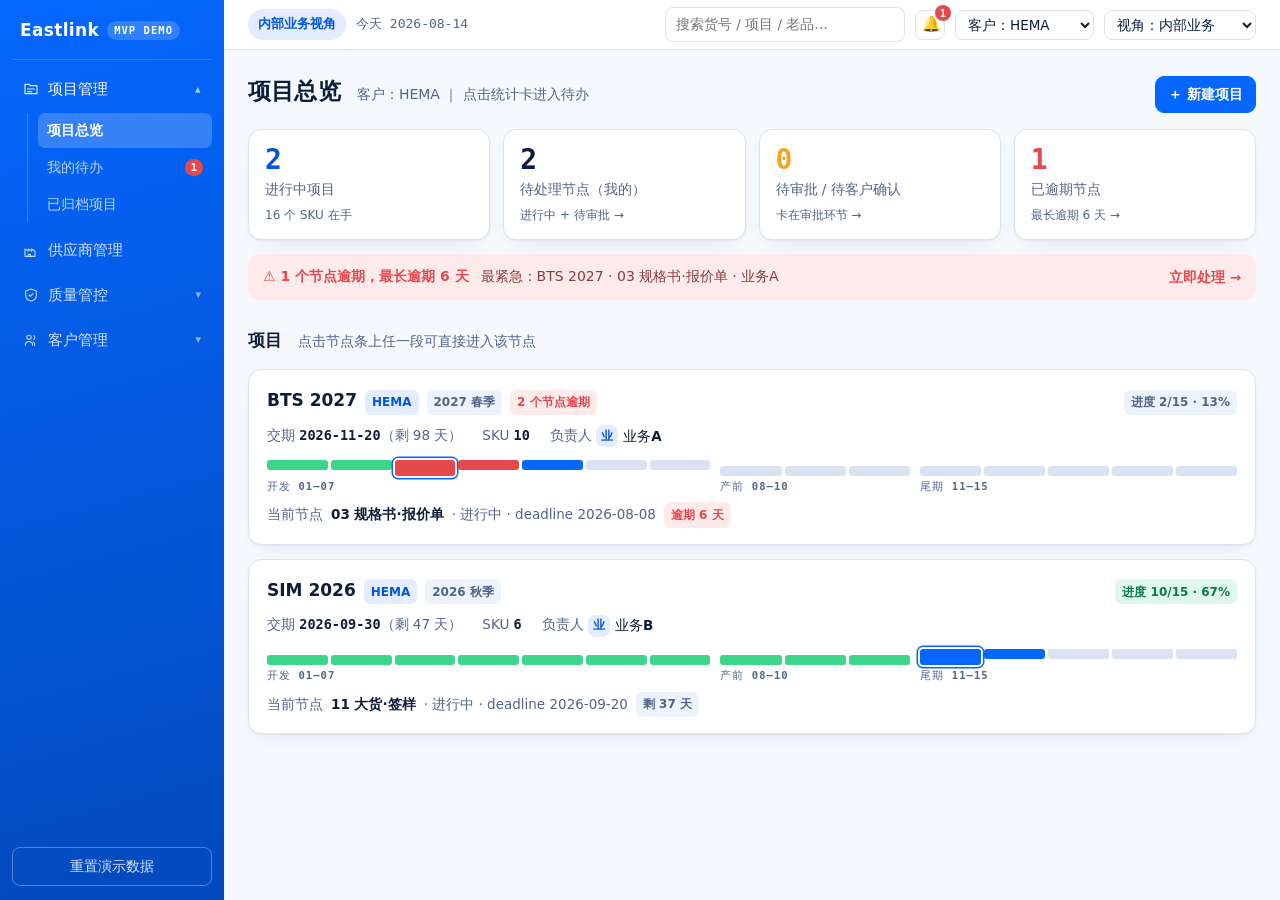
==== commit e42f6398: "Ground the workflow in the real HEMA BTS SOP ledger The customer's own ledger lists 27 business step" ====
--- a/eastlink-mvp.html
+++ b/eastlink-mvp.html
@@ -361,7 +361,7 @@
 .flowbar .grp { display: flex; gap: 3px; }
 .flowbar .grp.g-dev { flex: 7; }
 .flowbar .grp.g-pre { flex: 3; }
-.flowbar .grp.g-end { flex: 4; }
+.flowbar .grp.g-end { flex: 5; }
 .seg {
   position: relative;
   flex: 1;
@@ -396,7 +396,7 @@
 }
 .phase-ticks span.g-dev { flex: 7; }
 .phase-ticks span.g-pre { flex: 3; }
-.phase-ticks span.g-end { flex: 4; }
+.phase-ticks span.g-end { flex: 5; }
 .todo-head { display: flex; flex-wrap: wrap; align-items: center; gap: 10px; margin-bottom: 4px; }
 .todo-head .tabs { margin: 0 0 0 auto; border: 0; }
 .todo-head .tabs button { padding: 5px 11px; font-size: 13.5px; }
@@ -719,6 +719,60 @@
 .add-row { display: flex; gap: 6px; margin-top: 9px; align-items: center; }
 .add-row .ipt { max-width: 200px; }
 
+/* ---------- 业务环节 SOP ---------- */
+.sop-item { border-top: 1px dashed var(--line-dash); padding: 11px 2px; }
+.sop-item:first-of-type { border-top: 0; }
+.sop-head { display: flex; flex-wrap: wrap; align-items: center; gap: 7px 10px; cursor: pointer; }
+.sop-head:hover .sop-name { color: var(--brand-ink); }
+.sop-name { font-weight: 650; font-size: 14px; }
+.sop-when {
+  font-size: 12.5px;
+  color: var(--sky-text);
+  background: var(--sky-soft);
+  border-radius: 6px;
+  padding: 3px 8px;
+}
+.sop-toggle { margin-left: auto; font-size: 12.5px; color: var(--muted); white-space: nowrap; }
+.sop-body { margin-top: 9px; padding-left: 2px; }
+.sop-note {
+  position: relative;
+  padding-left: 17px;
+  font-size: 13.5px;
+  line-height: 1.7;
+  color: #3E4F6E;
+  margin: 5px 0;
+}
+.sop-note::before {
+  content: "";
+  position: absolute;
+  left: 3px;
+  top: 9px;
+  width: 6px;
+  height: 6px;
+  border-radius: 2px;
+  background: var(--brand);
+  opacity: .6;
+}
+.sop-note.warn { color: #9A3B3E; }
+.sop-note.warn::before { background: var(--red); opacity: 1; }
+.sop-path {
+  display: flex;
+  align-items: center;
+  gap: 7px;
+  margin-top: 7px;
+  background: var(--surface-2);
+  border-radius: 7px;
+  padding: 6px 10px;
+  font: 500 11.5px/1.5 var(--mono);
+  color: var(--muted);
+  word-break: break-all;
+}
+.sop-path b { color: var(--ink); font-weight: 650; flex: 0 0 auto; }
+.sop-path button { margin-left: auto; flex: 0 0 auto; }
+.sop-card { border-left: 3px solid var(--brand); }
+.sop-card.ph-pre { border-left-color: var(--sky); }
+.sop-card.ph-end { border-left-color: var(--mint); }
+
 /* ---------- 表单行 / 选择芯片 ---------- */
 .form-row { display: grid; grid-template-columns: 92px 1fr; gap: 8px; align-items: center; margin-bottom: 9px; font-size: 14px; }
 .form-row > label { color: var(--muted); font-size: 13.5px; }
@@ -940,9 +994,9 @@
    ============================================================ */
 
 const TODAY = '2026-08-14';
-const DB_KEY = 'eastlink-mvp-v3';
-
-/* ---------- 工作流 14 节点定义 ---------- */
+const DB_KEY = 'eastlink-mvp-v4';
+
+/* ---------- 工作流 15 节点定义 ---------- */
 const NODE_DEFS = [
   { id: '01', code: 'Brief',     name: '需求简报',   phase: 'dev', dur: 3,  confirm: true  },
   { id: '02', code: 'Artwork',   name: '设计稿',     phase: 'dev', dur: 5,  confirm: true  },
@@ -957,7 +1011,8 @@
   { id: '11', code: 'Bulk',      name: '大货·签样',  phase: 'end', dur: 30, confirm: false },
   { id: '12', code: 'DUPRO',     name: '中期验货',   phase: 'end', dur: 0,  confirm: false },
   { id: '13', code: 'FRI',       name: '大货验货',   phase: 'end', dur: 3,  confirm: false },
-  { id: '14', code: 'Ship',      name: '出运·归档',  phase: 'end', dur: 7,  confirm: false }
+  { id: '14', code: 'Ship',      name: '出运',       phase: 'end', dur: 7,  confirm: false },
+  { id: '15', code: 'Closeout',  name: '收汇与合规收尾', phase: 'end', dur: 30, confirm: false }
 ];
 const PHASES = {
   dev: { label: '开发阶段', en: 'Development' },
@@ -965,6 +1020,110 @@
   end: { label: '尾期阶段', en: 'Production & Shipment' }
 };
 const STATUS_LABEL = { pending: '未开始', in_progress: '进行中', review: '待审批', done: '已完成' };
+/* ---------- HEMA BTS 业务环节 SOP（录自业务七部台账，THEME 线）---------- */
+const NAS = '\\\\192.168.5.7\\业务七部';
+const SOP = [
+  { node: '01', name: 'HEMA 开发推荐流程 Proposal + 客人来访选款接待',
+    when: 'BTS 2027：第一轮 3.30–3.31 来访；第二轮 8.27–8.28 来访', notes: [],
+    projPath: NAS + '\\资料\\客户资料\\HEMA\\HEMA 会议\\2026\\2026-03-3031 stationery & gifting' },
+  { node: '03', name: 'HEMA SPEC / PSF 和 quality file 确认',
+    when: '以客人第一封邮件发的 timeline 为准', notes: [],
+    projPath: NAS + '\\BU028\\项目开发\\…\\BTS 2026\\其他\\spec' },
+  { node: '04', name: 'HEMA 测试报价流程',
+    when: '以客人第一封邮件发的 timeline 为准',
+    notes: ['测试报价可按 FCM、Textile、TOY、NON TOY 类型发给客人确认报价和项目',
+      '报给客人的美金价汇率 6.5 左右往上取整（需考虑可能重测等费用）',
+      '测试报价可以在 PP 样开始阶段就让测试组启动'],
+    sopPath: NAS + '\\资料\\客户资料\\HEMA\\HEMA TCF',
+    projPath: NAS + '\\BU028\\项目开发\\…\\BTS 2026\\其他\\测试\\客人反馈' },
+  { node: '05', name: 'HEMA Tender 报价流程',
+    when: '以客人第一封邮件发的 timeline 为准', notes: ['注意系统报价关闭时间！'],
+    projPath: NAS + '\\BU028\\项目开发\\…\\BTS 2026\\其他\\报价' },
+  { node: '05', name: 'HEMA 寄样流程',
+    when: '以客人第一封邮件发的 timeline 为准',
+    notes: ['Offer 样数量：荷兰 / 上海办各 1 套，展示盒里不含产品',
+      'PP 样数量：荷兰 / 上海办各 1 套，展示盒里不含产品',
+      '大货样数量：2 套给荷兰，1 套给上海办，1 套给 TUV 验货',
+      '等大货样到齐后，再寄 1 套拍照样给上海办',
+      '寄样信息及相应文件见群里压缩包'],
+    sopPath: NAS + '\\资料\\客户资料\\HEMA\\HEMA 寄样',
+    projPath: NAS + '\\BU028\\项目开发\\…\\BTS 2026\\其他\\寄样' },
+  { node: '05', name: 'FTY 供应链表格填写',
+    when: '以客人第一封邮件发的 timeline 为准',
+    notes: ['FPP 要为验厂工厂，也是验货的工厂',
+      'Producer / Component 的工厂有 BSCI 的，也需要标注出来'],
+    projPath: NAS + '\\资料\\客户资料\\HEMA\\HEMA 订单选择供应商审批\\发送HEMA审批\\BTS 2026' },
+  { node: '05', name: 'HEMA MSDS 提供流程',
+    when: 'tender 上传系统时，同步提供',
+    notes: ['MSDS 需要在 tender 阶段，按照客户的要求及时提供'],
+    sopPath: NAS + '\\资料\\客户资料\\HEMA\\HEMA REACH 注册',
+    projPath: NAS + '\\BU028\\项目开发\\…\\BTS 2026\\其他\\SDS' },
+  { node: '08', name: 'HEMA 包材设计和确认流程',
+    when: '以客人第一封邮件发的 timeline 为准',
+    notes: ['普遍不覆膜，不是塑料材质，不接受 PVC 材质；特殊情况需向客人说明！',
+      '覆膜的话，膜的重量 < 整体包材的 5%（如 PVC 饰头易出油：饰头在彩盒里—内衬覆膜；饰头在彩盒外—裹雪梨纸）',
+      '彩盒：350g 灰底白',
+      '背卡：350g 灰底白对裱 + OPP 袋（厚）；350g 白底白 + OPP 袋（薄，一般用于软磁书签）',
+      '腰封：350g 灰底白',
+      '吊牌：350g 白底白',
+      '卡头：350g 灰底白',
+      '展示盒：Theme—2mm 灰板裱 157g 铜版纸 / 单 E 瓦裱灰底白；BTS—单 E 瓦裱灰底白',
+      '橡皮包纸：128g 铜版纸，双面覆膜（要和客人说明！）',
+      '不干胶：金属笔上为 PET 可移覆亮膜；条形 / 蝴蝶标—PP 合成可移（塑料材质需向客人说明）；笔记本—玻卡可移；其他—基本上铜版纸可移（PVC 袋子—蓝泰可移；EVA 袋子—铜版纸可移）',
+      '皮质笔 / 毛球笔入展示盒：先上一层热收缩膜，再贴不干胶，需向客人说明'],
+    sopPath: NAS + '\\资料\\客户资料\\HEMA\\HEMA 包材设计要求与模板',
+    projPath: NAS + '\\BU028\\项目开发\\…\\BTS 2026\\其他\\包材' },
+  { node: '08', name: 'HEMA 下单流程', when: '',
+    notes: ['仔细核对 PO，如果有问题及时表格和邮件发给对接人调整订单'] },
+  { node: '08', name: 'HEMA 建资料流程（含 Startpack）', when: '',
+    notes: ['可以从订单表里找往年产品的项目编号和 SKU，然后去 SAP 里查找客户产品资料'],
+    projPath: '见订单表和 SAP 的产品资料描述' },
+  { node: '08', name: 'HEMA CPS 填写', when: '', notes: [] },
+  { node: '09', name: 'HEMA 产前 / 大货样样品反馈-邮件', when: '',
+    notes: ['如果有图片放到 comments 里，需要再新建一个 sheet，标注 SKU 和品名，把图片放进去',
+      '样品寄出后，需要在 comments 里写上寄出时间',
+      'comments 可以直接在微信群里发给对接人，并在群里催回复',
+      '客人会在 comments 标注出 PP sample 和 Production sample approved 的状态'],
+    projPath: NAS + '\\BU028\\项目开发\\…\\BTS 2026\\其他\\comments' },
+  { node: '10', name: 'HEMA 验厂流程', when: '', notes: [],
+    sopPath: NAS + '\\资料\\客户资料\\HEMA\\HEMA 验厂',
+    projPath: NAS + '\\BU028\\项目开发\\…\\BTS 2026\\其他\\验厂' },
+  { node: '12', name: 'HEMA 中期验货流程', when: '', notes: [] },
+  { node: '13', name: 'HEMA 验货流程（含自检报告上传）', when: '',
+    notes: ['在赛龙验货的产品，需要至少提前一周多订验货；BTS 出货季 TUV 还有可能排不上验货',
+      'Startpack 验货时，需要提供里面所有产品的签样',
+      '在外面的工厂验货时，需提前告知工厂验货时间，准备好公关费、签样；验货结束后让工厂提供签字单子照片'],
+    sopPath: NAS + '\\资料\\客户资料\\HEMA\\HEMA 验货' },
+  { node: '13', name: 'HEMA TCF 上传流程', when: '', notes: [],
+    sopPath: NAS + '\\资料\\客户资料\\HEMA\\HEMA TCF',
+    projPath: NAS + '\\BU028\\项目开发\\…\\BTS 2026\\其他\\测试\\TCF' },
+  { node: '14', name: 'HEMA 订舱流程', when: 'CDD 前 45 天',
+    notes: ['如果有需要商检的木制产品，最好订在一个柜子里'],
+    sopPath: NAS + '\\资料\\客户资料\\HEMA\\HEMA 装柜' },
+  { node: '14', name: 'HEMA 箱单发票登记', when: '出运后收到开船件就要立马核对，并登记到收汇表里',
+    notes: [], sopPath: NAS + '\\资料\\客户资料\\HEMA\\HEMA 收汇' },
+  { node: '15', name: 'HEMA 收汇流程', when: '', notes: [] },
+  { node: '15', name: 'HEMA 免罚金 + 出运证据操作流程',
+    when: '一般在出运后，看对接人会不会发来邮件或信息', notes: [],
+    sopPath: NAS + '\\资料\\客户资料\\HEMA\\HEMA 免罚金+出运证据' },
+  { node: '15', name: 'Product-PIM 产品表格填写', when: '',
+    notes: ['可以参照往年的产品填写'],
+    projPath: NAS + '\\BU028\\项目开发\\…\\Product information, materials and quality marks - BTS 2026' },
+  { node: '15', name: 'Package-PIM 包材表格填写', when: '', notes: ['可以参照往年的产品填写'] },
+  { node: '15', name: 'HEMA 测试收汇流程', when: '', notes: ['出运后，及时做测试发票并且收汇'],
+    projPath: NAS + '\\BU028\\项目开发\\…\\BTS 2026\\其他\\测试\\2026 BTS Theme测试发票' },
+  { node: '15', name: 'HEMA GRS / RCS TC 操作流程', when: '', notes: ['出运后，及时开 TC'],
+    sopPath: NAS + '\\资料\\客户资料\\HEMA\\HEMA GRS' },
+  { node: '15', name: 'HEMA BCI 棉流程', when: '出运后 1 个月左右',
+    notes: ['出运后 1 个月左右，要填写对应的 BCI 棉文件；HEMA 组的群里会有人通知填写'],
+    sopPath: NAS + '\\资料\\客户资料\\HEMA\\HEMA BCI 棉' },
+  { node: '15', name: 'HEMA EUDR 申请流程', when: '', notes: [],
+    sopPath: NAS + '\\资料\\客户资料\\HEMA\\HEMA EUDR' },
+  { node: '15', name: 'HEMA FSC 发票登记流程', when: '', notes: [],
+    sopPath: NAS + '\\资料\\客户资料\\HEMA\\HEMA FSC' }
+];
+const sopOf = nid => SOP.filter(s => s.node === nid);
+
 const CATS = { NB: '线圈本 / 本册', BG: '包袋', PN: '金属笔', CU: '水杯' };
 const CAT_PH = { NB: '📓', BG: '👜', PN: '🖊️', CU: '🥤' };
 
@@ -996,6 +1155,7 @@
     if (id === '11') bulkStart = cursor;
   });
   D['12'] = addDays(bulkStart, 5); // DUPRO：大货开始后 +5 天（约完成 10%）
+  D['15'] = addDays(p.deliveryDate, 30); // 收尾：出运后 30 天窗口（BCI 棉等约出运后 1 个月）
   p.nodes.forEach(n => { n.deadline = D[n.id]; });
   return D;
 }
@@ -1333,6 +1493,11 @@
     { id: 'h12', year: 2026, project: 'SIM', artNo: 'HM-CU-S26-01', name: '儿童水壶', cat: 'CU', ph: '🍼', desc: 'Tritan 材质 400ml，吸管盖，密封测试' }
   ];
 
+  // 未预置待办的节点，用台账里的业务环节自动生成 checklist
+  [p1, p2].forEach(pp => pp.nodes.forEach(nn => {
+    if (!nn.todos.length) nn.todos = sopOf(nn.id).map(s => ({ t: s.name, done: nn.status === 'done' }));
+  }));
+
   return { role: 'sales', projects: [p1, p2], suppliers, people, client, clientProducts, psfs, cqv, inspections };
 }
 
@@ -1375,6 +1540,9 @@
   panel: null,            // {kind, ...}
   psfLang: 'zh',
   cqvFilter: 'all',
+  sopOpen: null,
+  sopQ: '',
+  sopPhase: 'all',
   clientEdit: false,
   uploadTarget: null,
   homeFilter: 'all',
@@ -1479,8 +1647,9 @@
       + subLink('#/quality/audit', r0 === 'quality' && r1 === 'audit', '验厂')
       + subLink('#/quality/insp', r0 === 'quality' && r1 === 'insp', '验货 DUPRO / FRI'));
     links += navGroup('clients', '客户管理', r0 === 'clients', '#/clients/profile',
-      subLink('#/clients/profile', r0 === 'clients' && r1 !== 'products', '品牌档案')
-      + subLink('#/clients/products', r0 === 'clients' && r1 === 'products', '过往产品库'));
+      subLink('#/clients/profile', r0 === 'clients' && !['products', 'sop'].includes(r1), '品牌档案')
+      + subLink('#/clients/products', r0 === 'clients' && r1 === 'products', '过往产品库')
+      + subLink('#/clients/sop', r0 === 'clients' && r1 === 'sop', 'SOP 手册'));
   }
   return `
   <div class="shell">
@@ -1571,7 +1740,7 @@
           data-act="goto" data-href="#/projects/${p.id}/node/${n.id}"></i>`).join('')}
       </span>`).join('')}
     </div>
-    <div class="phase-ticks"><span class="g-dev">开发 01–07</span><span class="g-pre">产前 08–10</span><span class="g-end">尾期 11–14</span></div>
+    <div class="phase-ticks"><span class="g-dev">开发 01–07</span><span class="g-pre">产前 08–10</span><span class="g-end">尾期 11–15</span></div>
     <div class="flow-legend">
       当前节点 <b>${cur.id} ${nodeDef(cur.id).name}</b> · ${STATUS_LABEL[cur.status]} ·
       deadline ${cur.deadline}
@@ -1688,9 +1857,9 @@
     <button class="btn" data-act="goto" data-href="#/quality/risk/${p.id}">本项目质量</button>
   </div>
   <div class="crumb"><a href="#/projects">项目管理</a> / <b>${esc(p.name)}</b></div>
-  <p class="sub" style="color:var(--muted);font-size:13.5px;margin:0 0 16px">交期 ${p.deliveryDate} ｜ 负责人 ${esc(person(p.ownerId).name)} ｜ SKU ${p.skus.length} ｜ 节点完成 ${p.nodes.filter(n => n.status === 'done').length}/14</p>
+  <p class="sub" style="color:var(--muted);font-size:13.5px;margin:0 0 16px">交期 ${p.deliveryDate} ｜ 负责人 ${esc(person(p.ownerId).name)} ｜ SKU ${p.skus.length} ｜ 节点完成 ${p.nodes.filter(n => n.status === 'done').length}/${p.nodes.length}</p>
   <div class="card">
-    <h3>工作流 <span class="tag">三大阶段 · 14 节点 · 点击进入节点</span></h3>
+    <h3>工作流 <span class="tag">三大阶段 · ${NODE_DEFS.length} 节点 · 点击进入节点</span></h3>
     ${lanesHtml(p, true)}
     <div class="hintbar">当前节点：<b>${cur.id} ${nodeDef(cur.id).name}</b> · ${STATUS_LABEL[cur.status]}
       <span>下一步：${cur.todos.filter(t => !t.done).map(t => esc(t.t)).join('；') || '推进本节点至完成'}</span></div>
@@ -1717,15 +1886,49 @@
   return '';
 }
 
+/* ---------- 业务环节 SOP 渲染 ---------- */
+const WARN_RE = /不接受|需向客人说明|要和客人说明|注意|提前一周|排不上|立马|及时|催|必须|要考虑/;
+function sopPathRow(label, path) {
+  return `<div class="sop-path"><b>${label}</b><span>${esc(path)}</span>
+    <button class="btn sm" data-act="copy-path" data-p="${esc(path)}">复制</button></div>`;
+}
+function sopNotes(s) {
+  return s.notes.map(t => `<div class="sop-note ${WARN_RE.test(t) ? 'warn' : ''}">${esc(t)}</div>`).join('')
+    + (s.sopPath ? sopPathRow('SOP 文件', s.sopPath) : '')
+    + (s.projPath ? sopPathRow('项目路径', s.projPath) : '');
+}
+function nodeSopCard(n) {
+  const list = sopOf(n.id);
+  if (!list.length) return '';
+  return `<div class="card mt sop-card ph-${nodeDef(n.id).phase}">
+    <h3>业务环节 SOP <span class="tag">${list.length} 个环节 · 来自 HEMA BTS 台账</span>
+      <span style="flex:1"></span>
+      <a href="#/clients/sop" style="font-size:13px">查看完整手册 →</a></h3>
+    ${list.map((s, i) => {
+      const key = n.id + '-' + i;
+      const open = ui.sopOpen === key;
+      const has = s.notes.length || s.sopPath || s.projPath;
+      return `<div class="sop-item">
+        <div class="sop-head" ${has ? `data-act="sop-toggle" data-k="${key}"` : ''}>
+          <span class="sop-name">${esc(s.name)}</span>
+          ${s.when ? `<span class="sop-when">⏱ ${esc(s.when)}</span>` : ''}
+          ${has ? `<span class="sop-toggle">${open ? '收起 ▴' : (s.notes.length ? s.notes.length + ' 条注意事项 ' : '路径 ') + '▾'}</span>` : ''}
+        </div>
+        ${open ? `<div class="sop-body">${sopNotes(s)}</div>` : ''}
+      </div>`;
+    }).join('')}
+  </div>`;
+}
+
 function nodeFlowCard(p, n) {
   const idx = p.nodes.findIndex(x => x.id === n.id);
   const prev = p.nodes[idx - 1], next = p.nodes[idx + 1];
   const groups = { dev: [], pre: [], end: [] };
   p.nodes.forEach(x => groups[nodeDef(x.id).phase].push(x));
-  const LBL = { dev: '开发 01–07', pre: '产前 08–10', end: '尾期 11–14' };
+  const LBL = { dev: '开发 01–07', pre: '产前 08–10', end: '尾期 11–15' };
   return `<div class="card">
     <div class="nflow-head">
-      <h3>项目流程 <span class="tag">14 节点 · 点击任一格跳转</span></h3>
+      <h3>项目流程 <span class="tag">${NODE_DEFS.length} 节点 · 点击任一格跳转</span></h3>
       <span class="navs">
         <button class="btn sm" ${prev ? `data-act="goto" data-href="#/projects/${p.id}/node/${prev.id}"` : 'disabled'}>‹ ${prev ? prev.id + ' ' + nodeDef(prev.id).name : '已是首节点'}</button>
         <button class="btn sm" ${next ? `data-act="goto" data-href="#/projects/${p.id}/node/${next.id}"` : 'disabled'}>${next ? next.id + ' ' + nodeDef(next.id).name : '已是末节点'} ›</button>
@@ -1773,7 +1976,7 @@
     <div class="crumb"><a href="#/projects">项目管理</a> / <a href="#/projects/${p.id}">${esc(p.name)}</a> / <b>${n.id} ${def.name}</b></div>
     <div class="t-meta">
       <span class="tag ${def.phase === 'dev' ? 'b' : def.phase === 'pre' ? 'k' : 'm'}">${PHASES[def.phase].label}</span>
-      <span>第 <b>${step}</b> / 14 步</span>
+      <span>第 <b>${step}</b> / ${NODE_DEFS.length} 步</span>
       <span>deadline <b class="${over ? 'over' : ''}">${n.deadline}</b>
         ${n.status === 'done' ? '' : over ? `<b class="over">逾期 ${diffDays(n.deadline, TODAY)} 天</b>` : `（剩 ${days} 天）`}</span>
       <span>负责人 ${avatarOf(person(n.ownerId).name)}</span>
@@ -1782,6 +1985,7 @@
   </div>
   ${nodeFlowCard(p, n)}
   ${nextStepBar(p, n)}
+  ${nodeSopCard(n)}
   ${ui.submitConfirm && n.status === 'in_progress' ? `
   <div class="card mt reject-box">
     <h3>确认提交审批？</h3>
@@ -1845,8 +2049,44 @@
   if (n.id === '03') return areaPsfList(p);
   if (n.id === '05') return areaTender(p, n);
   if (n.id === '07') return areaFS(p, n);
+  if (n.id === '08') return areaPackaging();
   if (n.id === '12' || n.id === '13') return areaInspect(p, n);
+  if (n.id === '15') return areaCloseout(n);
   return '';
+}
+
+/* 08 包材：把台账里的克重 / 材质规则做成速查表 */
+function areaPackaging() {
+  const s = SOP.find(x => x.name.indexOf('包材设计') >= 0);
+  const rows = s.notes.filter(t => /^(彩盒|背卡|腰封|吊牌|卡头|展示盒|橡皮包纸|不干胶)/.test(t))
+    .map(t => { const i = t.indexOf('：'); return [t.slice(0, i), t.slice(i + 1)]; });
+  return `<div class="card mt">
+    <h3>包材规格速查 <span class="tag">HEMA 硬性要求 · 出错即返工</span></h3>
+    <div class="riskbar" style="cursor:default;margin-bottom:12px">⚠ 普遍不覆膜、不接受 PVC 材质
+      <span class="cool">特殊情况必须向客人说明；确需覆膜时膜重 &lt; 整体包材 5%</span></div>
+    <div class="tbl-wrap"><table class="tbl" style="min-width:0">
+      <thead><tr><th style="width:120px">包材项</th><th>规格要求</th></tr></thead>
+      <tbody>${rows.map(([k, v]) => `<tr><td><b>${esc(k)}</b></td><td>${esc(v)}</td></tr>`).join('')}</tbody>
+    </table></div>
+    <p class="note-strip mt">皮质笔 / 毛球笔入展示盒：先上一层热收缩膜再贴不干胶，需向客人说明。完整规则见下方业务环节 SOP。</p>
+  </div>`;
+}
+
+/* 15 收尾：出运后合规与收汇清单 */
+function areaCloseout(n) {
+  const list = sopOf('15');
+  return `<div class="card mt">
+    <h3>出运后收尾清单 <span class="tag m">${list.length} 项</span>
+      <span style="flex:1"></span>
+      <span class="tag">deadline ${n.deadline}（出运后 30 天）</span></h3>
+    <p class="note-strip" style="margin-bottom:10px">这些环节最容易漏——BCI 棉要等客户群通知、EUDR 与 FSC 发票各有登记入口。系统按项目逐项跟踪，不再靠人记。</p>
+    <div class="grid g2">
+      ${list.map((s, i) => `<label class="chk ${n.todos[i] && n.todos[i].done ? 'done' : ''}">
+        <input type="checkbox" ${n.todos[i] && n.todos[i].done ? 'checked' : ''} ${canEdit() ? '' : 'disabled'} data-chg="todo" data-i="${i}">
+        <span>${esc(s.name)}${s.when ? `<br><span style="color:var(--muted);font-size:12.5px">⏱ ${esc(s.when)}</span>` : ''}</span>
+      </label>`).join('')}
+    </div>
+  </div>`;
 }
 
 function areaBrief(p) {
@@ -1908,6 +2148,14 @@
       <tbody>${cqvs.map(c => `<tr><td class="num">${esc(c.sku)}</td><td>${esc(c.item)}</td>
         <td>${c.result === '通过' ? '<span class="tag m">通过</span>' : `<span class="tag a">${esc(c.result)}</span>`}</td>
         <td>${esc(c.note)}</td><td>${esc(c.by)}</td></tr>`).join('')}</tbody></table></div>` : '<div class="empty">暂无评估记录</div>'}
+    <h3 class="mt">寄样套数速查 <span class="tag">照台账执行，漏寄要补运费</span></h3>
+    <div class="tbl-wrap"><table class="tbl" style="min-width:0">
+      <thead><tr><th style="width:130px">样品类型</th><th>寄送要求</th></tr></thead>
+      <tbody>
+        <tr><td><b>Offer 样</b></td><td>荷兰 / 上海办各 1 套，展示盒里不含产品</td></tr>
+        <tr><td><b>PP 样</b></td><td>荷兰 / 上海办各 1 套，展示盒里不含产品</td></tr>
+        <tr><td><b>大货样</b></td><td>2 套给荷兰、1 套给上海办、1 套给 TUV 验货；到齐后再补寄 1 套拍照样给上海办</td></tr>
+      </tbody></table></div>
     <h3 class="mt">样品照片墙
       ${canEdit() ? `<button class="btn sm" data-act="upload" data-kind="photo" data-pid="${p.id}" style="margin-left:8px">＋ 上传样品照片</button>` : ''}
       <span class="tag">${(p.photos || []).length}/12</span></h3>
@@ -1954,6 +2202,8 @@
   const recs = db.inspections.filter(r => r.projectId === p.id && r.nodeId === n.id);
   const kind = n.id === '12' ? 'DUPRO · 中期验货（大货完成约 10% 时）' : 'FRI · 大货验货（大货完成后）';
   return `
+  ${n.id === '13' ? `<div class="riskbar mt" style="cursor:default">⏰ 验货需至少提前一周以上预订
+    <span class="cool">BTS 出货季 TUV 可能排不上；外厂验货须提前告知工厂、备好公关费与签样，验完索取签字单照片</span></div>` : ''}
   <div class="card mt">
     <h3>验货记录 <span class="tag k">${kind}</span></h3>
     ${recs.length ? recs.map(r => `
@@ -2319,6 +2569,45 @@
   </div>`;
 }
 
+/* ---------- 客户管理 · SOP 手册 ---------- */
+function viewClientSop() {
+  const q = ui.sopQ.trim();
+  const PH = ui.sopPhase;
+  const hit = s => (!q || s.name.includes(q) || s.notes.join('').includes(q) || (s.when || '').includes(q))
+    && (PH === 'all' || nodeDef(s.node).phase === PH);
+  const list = SOP.filter(hit);
+  const groups = { dev: [], pre: [], end: [] };
+  list.forEach(s => groups[nodeDef(s.node).phase].push(s));
+  const noteCount = SOP.reduce((a, s) => a + s.notes.length, 0);
+
+  return `
+  <div class="page-head"><h1>客户管理 · SOP 手册</h1>
+    <span class="tag b">HEMA · THEME 线</span>
+    <span class="sub">${SOP.length} 个业务环节 · ${noteCount} 条注意事项 ｜ 新人通读，老人速查</span></div>
+  <p class="note-strip" style="margin-bottom:14px">来源：业务七部 HEMA BTS 台账。Brand 线的差异规则尚未整理，卡片标注 <span class="tag b">THEME</span> 以便日后并列补充。</p>
+  <div class="filterbar">
+    <input class="ipt search" placeholder="搜索环节 / 注意事项全文，如「PVC」「寄样」「汇率」…" value="${esc(ui.sopQ)}" data-chg="sop-q">
+    <div class="tabs" style="margin:0;border:0">
+      ${[['all', '全部'], ['dev', '开发阶段'], ['pre', '中期 · 产前'], ['end', '尾期']].map(([k, l]) =>
+        `<button class="${PH === k ? 'on' : ''}" data-act="sop-phase" data-p="${k}">${l}</button>`).join('')}
+    </div>
+    <span class="note-strip">命中 ${list.length} / ${SOP.length}</span>
+  </div>
+  ${['dev', 'pre', 'end'].map(ph => groups[ph].length ? `
+    <div class="page-head" style="margin:22px 0 10px"><h1 style="font-size:17px">${PHASES[ph].label}</h1>
+      <span class="sub">${groups[ph].length} 个环节</span></div>
+    ${groups[ph].map(s => `<div class="card mt sop-card ph-${ph}">
+      <div class="sop-head" style="cursor:default">
+        <span class="sop-name" style="font-size:15px">${esc(s.name)}</span>
+        <span class="tag b" data-act="goto" data-href="#/projects/p1/node/${s.node}" style="cursor:pointer">节点 ${s.node} ${nodeDef(s.node).name}</span>
+        ${s.when ? `<span class="sop-when">⏱ ${esc(s.when)}</span>` : ''}
+        <span style="margin-left:auto"><span class="tag">THEME</span></span>
+      </div>
+      ${(s.notes.length || s.sopPath || s.projPath) ? `<div class="sop-body">${sopNotes(s)}</div>` : '<div class="sop-body" style="color:var(--muted);font-size:13px">按标准流程执行，暂无特别注意事项</div>'}
+    </div>`).join('')}` : '').join('')}
+  ${list.length ? '' : '<div class="card mt"><div class="empty">无匹配环节，换个关键词试试</div></div>'}`;
+}
+
 /* ---------- 客户管理 · 过往产品库 ---------- */
 function viewClientProducts() {
   const F = ui.prodFilter;
@@ -2423,7 +2712,7 @@
         <div class="top"><span class="name">${esc(p.name)}</span><span class="tag">${esc(p.season)}</span>
           ${confirms ? `<span class="tag a">${confirms} 项待您确认</span>` : ''}</div>
         <div class="meta"><span>交期 <b class="mono">${p.deliveryDate}</b></span>
-          <span>节点完成 ${p.nodes.filter(n => n.status === 'done').length}/14</span></div>
+          <span>节点完成 ${p.nodes.filter(n => n.status === 'done').length}/${p.nodes.length}</span></div>
         <div class="mini-flow">${p.nodes.map(n => `<i class="f-${n.status === 'done' ? 'done' : n.status}"></i>`).join('')}</div>
       </div>`;
     }).join('')}
@@ -2438,7 +2727,7 @@
   <div class="client-banner">HEMA 客户视角 · 只读 + 确认</div>
   <div class="crumb"><a href="#/projects">我的项目</a> / <b>${esc(p.name)}</b></div>
   <div class="page-head"><h1>${esc(p.name)}</h1><span class="tag">${esc(p.season)}</span>
-    <span class="sub">交期 ${p.deliveryDate} ｜ 节点完成 ${p.nodes.filter(n => n.status === 'done').length}/14</span></div>
+    <span class="sub">交期 ${p.deliveryDate} ｜ 节点完成 ${p.nodes.filter(n => n.status === 'done').length}/${p.nodes.length}</span></div>
   <div class="card"><h3>项目进度</h3>${lanesHtml(p, false)}</div>
   <div class="card mt"><h3>待您确认（${confirms.length}）</h3>
     ${confirms.length ? `<div class="grid g2">${confirms.map(n => `
@@ -2783,7 +3072,8 @@
   else if (key === 'archived') body = viewArchived();
   else if (key === 'suppliers') body = viewSuppliers();
   else if (key === 'quality') body = viewQuality(parts[1] || 'risk', parts[2] || 'all');
-  else if (key === 'clients') body = parts[1] === 'products' ? viewClientProducts() : viewClientProfile();
+  else if (key === 'clients') body = parts[1] === 'products' ? viewClientProducts()
+    : parts[1] === 'sop' ? viewClientSop() : viewClientProfile();
   else if (key === 'projects') {
     const p = parts[1] ? proj(parts[1]) : null;
     if (!p) body = isClient() ? viewClientHome() : viewHome();
@@ -2952,10 +3242,11 @@
       nodes: NODE_DEFS.map(x => makeNode(x.id, x.id === '04' ? 'u3' : d.owner, x.id === '04' ? 'u3' : (x.confirm ? 'u5' : null), skus))
     };
     recalcTimeline(npj);
+    npj.nodes.forEach(nn => { if (!nn.todos.length) nn.todos = sopOf(nn.id).map(s => ({ t: s.name, done: false })); });
     const n1 = npj.nodes[0];
     n1.status = 'in_progress';
     n1.todos = [{ t: 'SKU 货号建档', done: skus.length > 0 }, { t: '按交期倒推时间线', done: true }, { t: '产品推荐方案', done: false }];
-    n1.versions = [{ v: 'V1', time: TODAY, author: person(d.owner).name, note: '建项目，倒推生成 14 节点时间线' }];
+    n1.versions = [{ v: 'V1', time: TODAY, author: person(d.owner).name, note: '建项目，倒推生成 ' + NODE_DEFS.length + ' 节点时间线' }];
     n1.inputs = d.files.map(f => ({ name: f.name, size: f.size, time: TODAY, by: person(d.owner).name }));
     npj.photos = [];
     skus.forEach(x => { db.psfs[x.id] = makePsf(x.id, x.cat, 'V1', false); });
@@ -2986,7 +3277,7 @@
     n.status = 'done'; ui.rejectOpen = false;
     addCmt(n, n.reviewerId ? person(n.reviewerId).name : '管理员', '审批', '审批通过。');
     let msg = '审批通过，节点完成';
-    if (n.id === '14' && p && p.status === 'active') {
+    if (n.id === '15' && p && p.status === 'active') {
       p.status = 'archived';
       const yr = parseInt(p.deliveryDate.slice(0, 4), 10);
       const pj = p.name.split(/\s+/)[0] || p.name;
@@ -3146,6 +3437,15 @@
     });
     ui.panel = null; saveDB(); render();
     toast('已加入供应商库——名单动态维护，立即进入匹配池', true);
+    return;
+  }
+  if (act === 'sop-toggle') { ui.sopOpen = ui.sopOpen === t.dataset.k ? null : t.dataset.k; render(); return; }
+  if (act === 'sop-phase') { ui.sopPhase = t.dataset.p; render(); return; }
+  if (act === 'copy-path') {
+    const v = t.dataset.p;
+    if (navigator.clipboard && navigator.clipboard.writeText) {
+      navigator.clipboard.writeText(v).then(() => toast('路径已复制，可直接粘贴到资源管理器', true), () => toast('复制失败'));
+    } else toast('当前环境不支持剪贴板');
     return;
   }
   if (act === 'cqv-filter') { ui.cqvFilter = t.dataset.f; render(); return; }
@@ -3314,7 +3614,7 @@
 
 /* 输入即时筛选 */
 document.addEventListener('input', e => {
-  const t = e.target.closest('[data-chg="brief-filter"],[data-chg="sup-q"],[data-chg="pf-q"],[data-chg="gsearch"]');
+  const t = e.target.closest('[data-chg="brief-filter"],[data-chg="sup-q"],[data-chg="pf-q"],[data-chg="gsearch"],[data-chg="sop-q"]');
   if (!t) return;
   const k = t.dataset.chg;
   const v = t.value;
@@ -3323,6 +3623,7 @@
   if (k === 'sup-q') ui.supFilter.q = v;
   if (k === 'pf-q') ui.prodFilter.q = v;
   if (k === 'gsearch') ui.searchQ = v;
+  if (k === 'sop-q') ui.sopQ = v;
   render();
   const nt = document.querySelector(`[data-chg="${k}"]`);
   if (nt) { nt.focus(); nt.setSelectionRange(st, st); }
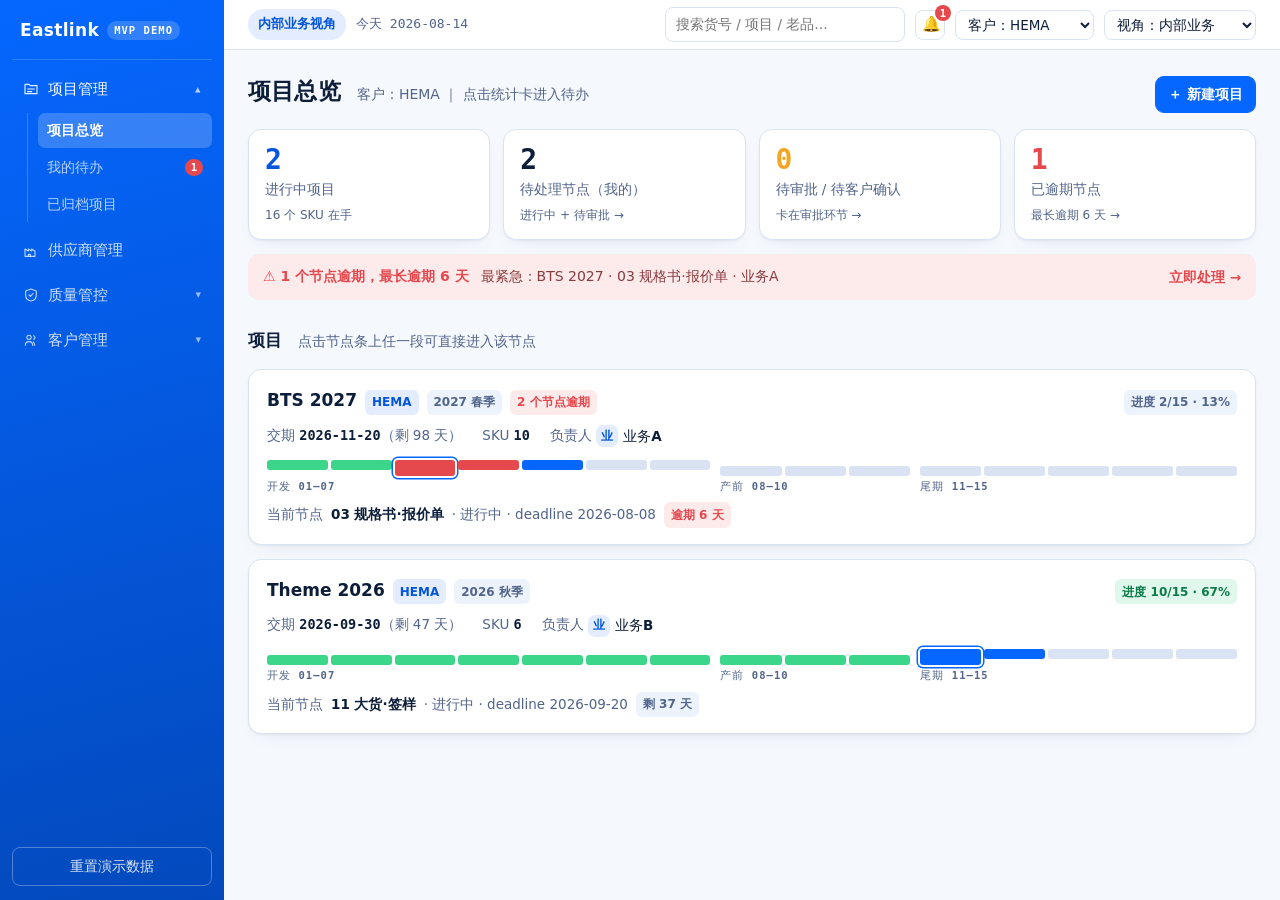
==== commit 0dfb6b51: "Correct terminology and make archiving an explicit action The second demo project was named SIM, tak" ====
--- a/eastlink-mvp.html
+++ b/eastlink-mvp.html
@@ -994,7 +994,7 @@
    ============================================================ */
 
 const TODAY = '2026-08-14';
-const DB_KEY = 'eastlink-mvp-v4';
+const DB_KEY = 'eastlink-mvp-v6';
 
 /* ---------- 工作流 15 节点定义 ---------- */
 const NODE_DEFS = [
@@ -1006,13 +1006,13 @@
   { id: '06', code: 'Benchmark', name: '二轮竞价',   phase: 'dev', dur: 7,  confirm: true  },
   { id: '07', code: 'FS',        name: '最终确认',   phase: 'dev', dur: 5,  confirm: true  },
   { id: '08', code: 'PO',        name: 'PO·包材确认', phase: 'pre', dur: 20, confirm: true },
-  { id: '09', code: 'PPSample',  name: '产前样确认', phase: 'pre', dur: 10, confirm: true  },
+  { id: '09', code: 'PP Sample',  name: '产前样确认', phase: 'pre', dur: 10, confirm: true  },
   { id: '10', code: 'Audit',     name: '验厂',       phase: 'pre', dur: 7,  confirm: false },
   { id: '11', code: 'Bulk',      name: '大货·签样',  phase: 'end', dur: 30, confirm: false },
   { id: '12', code: 'DUPRO',     name: '中期验货',   phase: 'end', dur: 0,  confirm: false },
   { id: '13', code: 'FRI',       name: '大货验货',   phase: 'end', dur: 3,  confirm: false },
-  { id: '14', code: 'Ship',      name: '出运',       phase: 'end', dur: 7,  confirm: false },
-  { id: '15', code: 'Closeout',  name: '收汇与合规收尾', phase: 'end', dur: 30, confirm: false }
+  { id: '14', code: 'Shipment',  name: '出运',       phase: 'end', dur: 7,  confirm: false },
+  { id: '15', code: 'Closing',   name: '收汇与合规收尾', phase: 'end', dur: 30, confirm: false }
 ];
 const PHASES = {
   dev: { label: '开发阶段', en: 'Development' },
@@ -1020,44 +1020,50 @@
   end: { label: '尾期阶段', en: 'Production & Shipment' }
 };
 const STATUS_LABEL = { pending: '未开始', in_progress: '进行中', review: '待审批', done: '已完成' };
-/* ---------- HEMA BTS 业务环节 SOP（录自业务七部台账，THEME 线）---------- */
-const NAS = '\\\\192.168.5.7\\业务七部';
+/* ---------- HEMA 全流程业务环节与执行要求（THEME 线，不含文件路径）---------- */
 const SOP = [
   { node: '01', name: 'HEMA 开发推荐流程 Proposal + 客人来访选款接待',
-    when: 'BTS 2027：第一轮 3.30–3.31 来访；第二轮 8.27–8.28 来访', notes: [],
-    projPath: NAS + '\\资料\\客户资料\\HEMA\\HEMA 会议\\2026\\2026-03-3031 stationery & gifting' },
+    when: 'BTS 2027：第一轮 3.30–3.31 来访；第二轮 8.27–8.28 来访', notes: [] },
+  { node: '02', name: 'HEMA Artwork 设计与确认流程',
+    when: '以客人第一封邮件发的 timeline 为准',
+    notes: ['新模式由我方代做设计稿，HEMA 确认或回填修改意见',
+      '稿件内容直接从规格书提取，与 PSF 同源，避免设计与报价各管各导致信息对不上',
+      '客人在样品 comments 阶段会改稿件并出 revised PSF，稿件版本须同步更新并留痕',
+      '稿件下载后 24 小时内建档'] },
   { node: '03', name: 'HEMA SPEC / PSF 和 quality file 确认',
-    when: '以客人第一封邮件发的 timeline 为准', notes: [],
-    projPath: NAS + '\\BU028\\项目开发\\…\\BTS 2026\\其他\\spec' },
+    when: '以客人第一封邮件发的 timeline 为准', notes: [] },
   { node: '04', name: 'HEMA 测试报价流程',
     when: '以客人第一封邮件发的 timeline 为准',
     notes: ['测试报价可按 FCM、Textile、TOY、NON TOY 类型发给客人确认报价和项目',
       '报给客人的美金价汇率 6.5 左右往上取整（需考虑可能重测等费用）',
-      '测试报价可以在 PP 样开始阶段就让测试组启动'],
-    sopPath: NAS + '\\资料\\客户资料\\HEMA\\HEMA TCF',
-    projPath: NAS + '\\BU028\\项目开发\\…\\BTS 2026\\其他\\测试\\客人反馈' },
+      '测试报价可以在 PP 样开始阶段就让测试组启动'] },
   { node: '05', name: 'HEMA Tender 报价流程',
-    when: '以客人第一封邮件发的 timeline 为准', notes: ['注意系统报价关闭时间！'],
-    projPath: NAS + '\\BU028\\项目开发\\…\\BTS 2026\\其他\\报价' },
+    when: '以客人第一封邮件发的 timeline 为准', notes: ['注意系统报价关闭时间！'] },
   { node: '05', name: 'HEMA 寄样流程',
     when: '以客人第一封邮件发的 timeline 为准',
     notes: ['Offer 样数量：荷兰 / 上海办各 1 套，展示盒里不含产品',
       'PP 样数量：荷兰 / 上海办各 1 套，展示盒里不含产品',
       '大货样数量：2 套给荷兰，1 套给上海办，1 套给 TUV 验货',
       '等大货样到齐后，再寄 1 套拍照样给上海办',
-      '寄样信息及相应文件见群里压缩包'],
-    sopPath: NAS + '\\资料\\客户资料\\HEMA\\HEMA 寄样',
-    projPath: NAS + '\\BU028\\项目开发\\…\\BTS 2026\\其他\\寄样' },
+      '寄样信息及相应文件见群里压缩包'] },
   { node: '05', name: 'FTY 供应链表格填写',
     when: '以客人第一封邮件发的 timeline 为准',
     notes: ['FPP 要为验厂工厂，也是验货的工厂',
-      'Producer / Component 的工厂有 BSCI 的，也需要标注出来'],
-    projPath: NAS + '\\资料\\客户资料\\HEMA\\HEMA 订单选择供应商审批\\发送HEMA审批\\BTS 2026' },
+      'Producer / Component 的工厂有 BSCI 的，也需要标注出来'] },
   { node: '05', name: 'HEMA MSDS 提供流程',
     when: 'tender 上传系统时，同步提供',
-    notes: ['MSDS 需要在 tender 阶段，按照客户的要求及时提供'],
-    sopPath: NAS + '\\资料\\客户资料\\HEMA\\HEMA REACH 注册',
-    projPath: NAS + '\\BU028\\项目开发\\…\\BTS 2026\\其他\\SDS' },
+    notes: ['MSDS 需要在 tender 阶段，按照客户的要求及时提供'] },
+  { node: '06', name: 'HEMA Benchmark 二轮竞价流程',
+    when: '以客人第一封邮件发的 timeline 为准',
+    notes: ['HEMA 给出目标价与修改 comments，最终定款：哪些款下给我方、哪些给竞争对手',
+      '按 comments 修改设计、样品、规格与报价，同步更新版本与差异记录',
+      '新模式预算已在 Brief 阶段前置，二轮竞价趋于弱化，HEMA 主要做确认动作'] },
+  { node: '07', name: 'HEMA FS 最终确认流程', when: '',
+    notes: ['供应链透明化：每一款产品由哪家工厂生产必须逐款填明',
+      'FS 相当于最终合同，确认后 HEMA 正式发放 PO',
+      'FS 须有版本记录与 Final 锁定，改动留痕——客户按 FS 追责（曾因装箱 3×3 / 3×4 描述不一致险担空运费）',
+      'Tender 阶段的供应商匹配结果直接带入 FS 工厂字段，不再手填',
+      '同阶段我方提供包材刀模线与封模线，HEMA 在 0.5–1 个月内交齐整项目包材设计稿'] },
   { node: '08', name: 'HEMA 包材设计和确认流程',
     when: '以客人第一封邮件发的 timeline 为准',
     notes: ['普遍不覆膜，不是塑料材质，不接受 PVC 材质；特殊情况需向客人说明！',
@@ -1070,57 +1076,45 @@
       '展示盒：Theme—2mm 灰板裱 157g 铜版纸 / 单 E 瓦裱灰底白；BTS—单 E 瓦裱灰底白',
       '橡皮包纸：128g 铜版纸，双面覆膜（要和客人说明！）',
       '不干胶：金属笔上为 PET 可移覆亮膜；条形 / 蝴蝶标—PP 合成可移（塑料材质需向客人说明）；笔记本—玻卡可移；其他—基本上铜版纸可移（PVC 袋子—蓝泰可移；EVA 袋子—铜版纸可移）',
-      '皮质笔 / 毛球笔入展示盒：先上一层热收缩膜，再贴不干胶，需向客人说明'],
-    sopPath: NAS + '\\资料\\客户资料\\HEMA\\HEMA 包材设计要求与模板',
-    projPath: NAS + '\\BU028\\项目开发\\…\\BTS 2026\\其他\\包材' },
+      '皮质笔 / 毛球笔入展示盒：先上一层热收缩膜，再贴不干胶，需向客人说明'] },
   { node: '08', name: 'HEMA 下单流程', when: '',
     notes: ['仔细核对 PO，如果有问题及时表格和邮件发给对接人调整订单'] },
   { node: '08', name: 'HEMA 建资料流程（含 Startpack）', when: '',
-    notes: ['可以从订单表里找往年产品的项目编号和 SKU，然后去 SAP 里查找客户产品资料'],
-    projPath: '见订单表和 SAP 的产品资料描述' },
+    notes: ['可以从订单表里找往年产品的项目编号和 SKU，然后去 SAP 里查找客户产品资料'] },
   { node: '08', name: 'HEMA CPS 填写', when: '', notes: [] },
   { node: '09', name: 'HEMA 产前 / 大货样样品反馈-邮件', when: '',
     notes: ['如果有图片放到 comments 里，需要再新建一个 sheet，标注 SKU 和品名，把图片放进去',
       '样品寄出后，需要在 comments 里写上寄出时间',
       'comments 可以直接在微信群里发给对接人，并在群里催回复',
-      '客人会在 comments 标注出 PP sample 和 Production sample approved 的状态'],
-    projPath: NAS + '\\BU028\\项目开发\\…\\BTS 2026\\其他\\comments' },
-  { node: '10', name: 'HEMA 验厂流程', when: '', notes: [],
-    sopPath: NAS + '\\资料\\客户资料\\HEMA\\HEMA 验厂',
-    projPath: NAS + '\\BU028\\项目开发\\…\\BTS 2026\\其他\\验厂' },
+      '客人会在 comments 标注出 PP sample 和 Production sample approved 的状态'] },
+  { node: '10', name: 'HEMA 验厂流程', when: '', notes: [] },
+  { node: '11', name: 'HEMA 大货生产与签样流程', when: '',
+    notes: ['按锁定的规格、包材与 PP Sample 组织大货生产',
+      '大货样确认后签样，签样作为中期验货与大货验货的比对基准',
+      '生产中的变更与偏差须记录回对应 SKU',
+      'Startpack 类产品需提前备齐内含全部产品的签样，供验货使用'] },
   { node: '12', name: 'HEMA 中期验货流程', when: '', notes: [] },
   { node: '13', name: 'HEMA 验货流程（含自检报告上传）', when: '',
     notes: ['在赛龙验货的产品，需要至少提前一周多订验货；BTS 出货季 TUV 还有可能排不上验货',
       'Startpack 验货时，需要提供里面所有产品的签样',
-      '在外面的工厂验货时，需提前告知工厂验货时间，准备好公关费、签样；验货结束后让工厂提供签字单子照片'],
-    sopPath: NAS + '\\资料\\客户资料\\HEMA\\HEMA 验货' },
-  { node: '13', name: 'HEMA TCF 上传流程', when: '', notes: [],
-    sopPath: NAS + '\\资料\\客户资料\\HEMA\\HEMA TCF',
-    projPath: NAS + '\\BU028\\项目开发\\…\\BTS 2026\\其他\\测试\\TCF' },
+      '在外面的工厂验货时，需提前告知工厂验货时间，准备好公关费、签样；验货结束后让工厂提供签字单子照片'] },
+  { node: '13', name: 'HEMA TCF 上传流程', when: '', notes: [] },
   { node: '14', name: 'HEMA 订舱流程', when: 'CDD 前 45 天',
-    notes: ['如果有需要商检的木制产品，最好订在一个柜子里'],
-    sopPath: NAS + '\\资料\\客户资料\\HEMA\\HEMA 装柜' },
+    notes: ['如果有需要商检的木制产品，最好订在一个柜子里'] },
   { node: '14', name: 'HEMA 箱单发票登记', when: '出运后收到开船件就要立马核对，并登记到收汇表里',
-    notes: [], sopPath: NAS + '\\资料\\客户资料\\HEMA\\HEMA 收汇' },
+    notes: [], refs: true },
   { node: '15', name: 'HEMA 收汇流程', when: '', notes: [] },
   { node: '15', name: 'HEMA 免罚金 + 出运证据操作流程',
-    when: '一般在出运后，看对接人会不会发来邮件或信息', notes: [],
-    sopPath: NAS + '\\资料\\客户资料\\HEMA\\HEMA 免罚金+出运证据' },
+    when: '一般在出运后，看对接人会不会发来邮件或信息', notes: [] },
   { node: '15', name: 'Product-PIM 产品表格填写', when: '',
-    notes: ['可以参照往年的产品填写'],
-    projPath: NAS + '\\BU028\\项目开发\\…\\Product information, materials and quality marks - BTS 2026' },
+    notes: ['可以参照往年的产品填写'] },
   { node: '15', name: 'Package-PIM 包材表格填写', when: '', notes: ['可以参照往年的产品填写'] },
-  { node: '15', name: 'HEMA 测试收汇流程', when: '', notes: ['出运后，及时做测试发票并且收汇'],
-    projPath: NAS + '\\BU028\\项目开发\\…\\BTS 2026\\其他\\测试\\2026 BTS Theme测试发票' },
-  { node: '15', name: 'HEMA GRS / RCS TC 操作流程', when: '', notes: ['出运后，及时开 TC'],
-    sopPath: NAS + '\\资料\\客户资料\\HEMA\\HEMA GRS' },
+  { node: '15', name: 'HEMA 测试收汇流程', when: '', notes: ['出运后，及时做测试发票并且收汇'] },
+  { node: '15', name: 'HEMA GRS / RCS TC 操作流程', when: '', notes: ['出运后，及时开 TC'] },
   { node: '15', name: 'HEMA BCI 棉流程', when: '出运后 1 个月左右',
-    notes: ['出运后 1 个月左右，要填写对应的 BCI 棉文件；HEMA 组的群里会有人通知填写'],
-    sopPath: NAS + '\\资料\\客户资料\\HEMA\\HEMA BCI 棉' },
-  { node: '15', name: 'HEMA EUDR 申请流程', when: '', notes: [],
-    sopPath: NAS + '\\资料\\客户资料\\HEMA\\HEMA EUDR' },
-  { node: '15', name: 'HEMA FSC 发票登记流程', when: '', notes: [],
-    sopPath: NAS + '\\资料\\客户资料\\HEMA\\HEMA FSC' }
+    notes: ['出运后 1 个月左右，要填写对应的 BCI 棉文件；HEMA 组的群里会有人通知填写'] },
+  { node: '15', name: 'HEMA EUDR 申请流程', when: '', notes: [] },
+  { node: '15', name: 'HEMA FSC 发票登记流程', when: '', notes: [] }
 ];
 const sopOf = nid => SOP.filter(s => s.node === nid);
 
@@ -1378,17 +1372,17 @@
   pn('05').todos = [{ t: '供应商匹配（10 款）', done: false }, { t: '一轮报价汇总', done: false }, { t: 'CQV 开发样评估', done: false }, { t: '样品拍照 + 寄样', done: false }];
   p1.currentNodeId = '05';
 
-  /* ----- 项目 2：SIM 2026（大货阶段，含 DUPRO 记录） ----- */
+  /* ----- 项目 2：Theme 2026（大货阶段，含 DUPRO 记录） ----- */
   const p2Skus = [
-    { id: 'm1', artNo: 'HM-NB-101', name: 'SIM 线圈本', cat: 'NB', ph: '📓', target: 1.10, quote: 1.25, cost: 0.88, cand: ['s1'], final: 's1' },
-    { id: 'm2', artNo: 'HM-NB-102', name: 'SIM 练习本', cat: 'NB', ph: '📗', target: 0.48, quote: 0.55, cost: 0.36, cand: ['s2'], final: 's2' },
-    { id: 'm3', artNo: 'HM-PN-101', name: 'SIM 圆珠笔', cat: 'PN', ph: '🖊️', target: 0.38, quote: 0.44, cost: 0.28, cand: ['s5'], final: 's5' },
-    { id: 'm4', artNo: 'HM-BG-101', name: 'SIM 笔袋', cat: 'BG', ph: '👝', target: 1.20, quote: 1.38, cost: 0.95, cand: ['s3'], final: 's3' },
-    { id: 'm5', artNo: 'HM-CU-101', name: 'SIM 水壶', cat: 'CU', ph: '🥤', target: 1.55, quote: 1.72, cost: 1.18, cand: ['s7'], final: 's7' },
-    { id: 'm6', artNo: 'HM-NB-103', name: 'SIM 素描本', cat: 'NB', ph: '🎨', target: 0.95, quote: 1.08, cost: 0.74, cand: ['s1'], final: 's1' }
+    { id: 'm1', artNo: 'HM-NB-101', name: 'Theme 线圈本', cat: 'NB', ph: '📓', target: 1.10, quote: 1.25, cost: 0.88, cand: ['s1'], final: 's1' },
+    { id: 'm2', artNo: 'HM-NB-102', name: 'Theme 练习本', cat: 'NB', ph: '📗', target: 0.48, quote: 0.55, cost: 0.36, cand: ['s2'], final: 's2' },
+    { id: 'm3', artNo: 'HM-PN-101', name: 'Theme 圆珠笔', cat: 'PN', ph: '🖊️', target: 0.38, quote: 0.44, cost: 0.28, cand: ['s5'], final: 's5' },
+    { id: 'm4', artNo: 'HM-BG-101', name: 'Theme 笔袋', cat: 'BG', ph: '👝', target: 1.20, quote: 1.38, cost: 0.95, cand: ['s3'], final: 's3' },
+    { id: 'm5', artNo: 'HM-CU-101', name: 'Theme 水壶', cat: 'CU', ph: '🥤', target: 1.55, quote: 1.72, cost: 1.18, cand: ['s7'], final: 's7' },
+    { id: 'm6', artNo: 'HM-NB-103', name: 'Theme 素描本', cat: 'NB', ph: '🎨', target: 0.95, quote: 1.08, cost: 0.74, cand: ['s1'], final: 's1' }
   ];
   const p2 = {
-    id: 'p2', name: 'SIM 2026', client: 'HEMA', season: '2026 秋季', deliveryDate: '2026-09-30',
+    id: 'p2', name: 'Theme 2026', client: 'HEMA', season: '2026 秋季', deliveryDate: '2026-09-30',
     createdDate: '2026-04-10', ownerId: 'u2', status: 'active',
     skus: p2Skus, nodes: NODE_DEFS.map(d => makeNode(d.id, 'u2', d.confirm ? 'u5' : null, p2Skus))
   };
@@ -1439,7 +1433,7 @@
       facts: [
         { k: '总部', v: '荷兰 · 阿姆斯特丹' },
         { k: '合作年限', v: '6 年' },
-        { k: '年开发季', v: 'BTS · SIM · Gift' },
+        { k: '年开发季', v: 'BTS · Theme · Gift' },
         { k: '年 SKU 规模', v: '≈ 400 款' }
       ],
       colors: [
@@ -1485,15 +1479,19 @@
     { id: 'h4', year: 2024, project: 'Gift', artNo: 'HM-CU-G24-01', name: '保温杯 450ml', cat: 'CU', ph: '☕', desc: '304 双层真空，LFGB，粉体喷涂' },
     { id: 'h5', year: 2025, project: 'BTS', artNo: 'HM-NB-B25-01', name: '口袋笔记本', cat: 'NB', ph: '📒', desc: 'A6 胶装 48 张，圆角，四色封面' },
     { id: 'h6', year: 2025, project: 'BTS', artNo: 'HM-PN-B25-01', name: '金属圆珠笔', cat: 'PN', ph: '🖊️', desc: '铝合金杆阳极氧化，1.0mm 黑芯' },
-    { id: 'h7', year: 2025, project: 'SIM', artNo: 'HM-BG-S25-01', name: '时尚托特包', cat: 'BG', ph: '👜', desc: '12oz 帆布，织唛标，底部加固' },
-    { id: 'h8', year: 2025, project: 'SIM', artNo: 'HM-CU-S25-01', name: '塑料水杯', cat: 'CU', ph: '🥤', desc: '食品级 PP 500ml，刻度线，防漏盖' },
+    { id: 'h7', year: 2025, project: 'Theme', artNo: 'HM-BG-T25-01', name: '时尚托特包', cat: 'BG', ph: '👜', desc: '12oz 帆布，织唛标，底部加固' },
+    { id: 'h8', year: 2025, project: 'Theme', artNo: 'HM-CU-T25-01', name: '塑料水杯', cat: 'CU', ph: '🥤', desc: '食品级 PP 500ml，刻度线，防漏盖' },
     { id: 'h9', year: 2026, project: 'BTS', artNo: 'HM-NB-B26-01', name: '精装笔记本', cat: 'NB', ph: '📕', desc: '布面精装 A5，烫金书名，丝带书签' },
     { id: 'h10', year: 2026, project: 'BTS', artNo: 'HM-PN-B26-01', name: '按动中性笔', cat: 'PN', ph: '✒️', desc: '0.5mm 黑芯，橡胶握手，笔帽通气孔' },
     { id: 'h11', year: 2026, project: 'Gift', artNo: 'HM-BG-G26-01', name: '帆布购物袋', cat: 'BG', ph: '🛍️', desc: '10oz 帆布，丝印单色，可折叠' },
-    { id: 'h12', year: 2026, project: 'SIM', artNo: 'HM-CU-S26-01', name: '儿童水壶', cat: 'CU', ph: '🍼', desc: 'Tritan 材质 400ml，吸管盖，密封测试' }
+    { id: 'h12', year: 2026, project: 'Theme', artNo: 'HM-CU-T26-01', name: '儿童水壶', cat: 'CU', ph: '🍼', desc: 'Tritan 材质 400ml，吸管盖，密封测试' }
   ];
 
-  // 未预置待办的节点，用台账里的业务环节自动生成 checklist
+  // 高风险点：p2（已进大货）的要求视为均已传达工厂；p1 仅锁定版已传达
+  p2Skus.forEach(s => { const f = psfs[s.id]; f.sections.compliance.forEach(r => { if (r.critical) r.told = true; }); });
+  p1Skus.forEach(s => { const f = psfs[s.id]; if (f.locked) f.sections.compliance.forEach(r => { if (r.critical) r.told = true; }); });
+
+  // 未预置待办的节点，用业务环节自动生成 checklist
   [p1, p2].forEach(pp => pp.nodes.forEach(nn => {
     if (!nn.todos.length) nn.todos = sopOf(nn.id).map(s => ({ t: s.name, done: nn.status === 'done' }));
   }));
@@ -1543,6 +1541,9 @@
   sopOpen: null,
   sopQ: '',
   sopPhase: 'all',
+  cqvDraft: null,
+  auditEdit: null,
+  archiveConfirm: null,
   clientEdit: false,
   uploadTarget: null,
   homeFilter: 'all',
@@ -1831,7 +1832,7 @@
 function viewArchived() {
   const list = db.projects.filter(p => p.status === 'archived');
   return `
-  <div class="page-head"><h1>已归档项目</h1><span class="sub">出运·归档（节点 14）完成后进入此处，规格与资料沉淀到过往产品库</span></div>
+  <div class="page-head"><h1>已归档项目</h1><span class="sub">出运后完成收汇与合规收尾（节点 15）即进入此处，产品资料同步收录进过往产品库</span></div>
   ${list.length ? list.map(p => `
     <div class="card prow mt" data-act="goto" data-href="#/projects/${p.id}">
       <div class="prow-head"><span class="name">${esc(p.name)}</span>
@@ -1839,7 +1840,7 @@
       <div class="prow-meta">
         <span>交期 <b>${p.deliveryDate}</b></span><span>SKU <b>${p.skus.length}</b></span>
         <span>负责人 ${avatarOf(person(p.ownerId).name)}</span>
-        <span>✓ ${p.skus.length} 款产品已沉淀入<a href="#/clients/products" onclick="event.stopPropagation()">过往产品库</a></span>
+        <span>✓ ${p.skus.length} 款产品已收录进<a href="#/clients/products" onclick="event.stopPropagation()">过往产品库</a></span>
       </div>
     </div>`).join('')
   : '<div class="card mt"><div class="empty">暂无归档项目。项目走完「14 出运·归档」并审批通过后，会自动移入此处。</div></div>'}`;
@@ -1849,15 +1850,29 @@
 function viewProject(p) {
   const cur = currentNode(p);
   const overs = p.nodes.filter(isOverdue);
+  const doneNodes = p.nodes.filter(n => n.status === 'done').length;
+  const allDone = doneNodes === p.nodes.length;
   return `
   <div class="page-head" style="margin-bottom:0">
     <h1>${esc(p.name)}</h1>
     <span class="tag b">${esc(p.client)}</span><span class="tag">${esc(p.season)}</span>
     <span class="spacer"></span>
     <button class="btn" data-act="goto" data-href="#/quality/risk/${p.id}">本项目质量</button>
+    ${canEdit() && p.status === 'active' ? (allDone
+      ? `<button class="btn pri" data-act="proj-archive" data-id="${p.id}">归档项目</button>`
+      : `<button class="btn" disabled title="还有 ${p.nodes.length - doneNodes} 个节点未完成">归档项目</button>`) : ''}
+    ${p.status === 'archived' ? '<span class="tag m">已归档</span>' : ''}
   </div>
   <div class="crumb"><a href="#/projects">项目管理</a> / <b>${esc(p.name)}</b></div>
   <p class="sub" style="color:var(--muted);font-size:13.5px;margin:0 0 16px">交期 ${p.deliveryDate} ｜ 负责人 ${esc(person(p.ownerId).name)} ｜ SKU ${p.skus.length} ｜ 节点完成 ${p.nodes.filter(n => n.status === 'done').length}/${p.nodes.length}</p>
+  ${ui.archiveConfirm === p.id ? `<div class="card reject-box" style="margin-bottom:14px">
+    <h3>确认归档「${esc(p.name)}」？</h3>
+    <p style="margin:0 0 10px;font-size:14px;color:var(--muted)">归档后：项目移入「已归档项目」，
+      <b style="color:var(--ink)">${p.skus.length} 款产品</b>的规格资料收录进过往产品库供日后复用；
+      该项目不再出现在项目总览与待办中。</p>
+    <div class="btnrow"><button class="btn pri" data-act="proj-archive-confirm" data-id="${p.id}">确认归档</button>
+    <button class="btn ghost" data-act="proj-archive-cancel">取消</button></div>
+  </div>` : ''}
   <div class="card">
     <h3>工作流 <span class="tag">三大阶段 · ${NODE_DEFS.length} 节点 · 点击进入节点</span></h3>
     ${lanesHtml(p, true)}
@@ -1888,26 +1903,21 @@
 
 /* ---------- 业务环节 SOP 渲染 ---------- */
 const WARN_RE = /不接受|需向客人说明|要和客人说明|注意|提前一周|排不上|立马|及时|催|必须|要考虑/;
-function sopPathRow(label, path) {
-  return `<div class="sop-path"><b>${label}</b><span>${esc(path)}</span>
-    <button class="btn sm" data-act="copy-path" data-p="${esc(path)}">复制</button></div>`;
-}
 function sopNotes(s) {
   return s.notes.map(t => `<div class="sop-note ${WARN_RE.test(t) ? 'warn' : ''}">${esc(t)}</div>`).join('')
-    + (s.sopPath ? sopPathRow('SOP 文件', s.sopPath) : '')
-    + (s.projPath ? sopPathRow('项目路径', s.projPath) : '');
+    + '<div class="sop-path"><b>参考资料</b><span>本环节有对应的 SOP 文件与项目归档资料，按内部规范存取</span></div>';
 }
 function nodeSopCard(n) {
   const list = sopOf(n.id);
   if (!list.length) return '';
   return `<div class="card mt sop-card ph-${nodeDef(n.id).phase}">
-    <h3>业务环节 SOP <span class="tag">${list.length} 个环节 · 来自 HEMA BTS 台账</span>
+    <h3>业务环节 SOP <span class="tag">${list.length} 个环节 · HEMA 流程规范</span>
       <span style="flex:1"></span>
       <a href="#/clients/sop" style="font-size:13px">查看完整手册 →</a></h3>
     ${list.map((s, i) => {
       const key = n.id + '-' + i;
       const open = ui.sopOpen === key;
-      const has = s.notes.length || s.sopPath || s.projPath;
+      const has = s.notes.length > 0;
       return `<div class="sop-item">
         <div class="sop-head" ${has ? `data-act="sop-toggle" data-k="${key}"` : ''}>
           <span class="sop-name">${esc(s.name)}</span>
@@ -2055,7 +2065,7 @@
   return '';
 }
 
-/* 08 包材：把台账里的克重 / 材质规则做成速查表 */
+/* 08 包材：克重 / 材质规则速查表 */
 function areaPackaging() {
   const s = SOP.find(x => x.name.indexOf('包材设计') >= 0);
   const rows = s.notes.filter(t => /^(彩盒|背卡|腰封|吊牌|卡头|展示盒|橡皮包纸|不干胶)/.test(t))
@@ -2148,7 +2158,7 @@
       <tbody>${cqvs.map(c => `<tr><td class="num">${esc(c.sku)}</td><td>${esc(c.item)}</td>
         <td>${c.result === '通过' ? '<span class="tag m">通过</span>' : `<span class="tag a">${esc(c.result)}</span>`}</td>
         <td>${esc(c.note)}</td><td>${esc(c.by)}</td></tr>`).join('')}</tbody></table></div>` : '<div class="empty">暂无评估记录</div>'}
-    <h3 class="mt">寄样套数速查 <span class="tag">照台账执行，漏寄要补运费</span></h3>
+    <h3 class="mt">寄样套数速查 <span class="tag">按客户要求执行，漏寄要补运费</span></h3>
     <div class="tbl-wrap"><table class="tbl" style="min-width:0">
       <thead><tr><th style="width:130px">样品类型</th><th>寄送要求</th></tr></thead>
       <tbody>
@@ -2390,44 +2400,75 @@
 
   let body = '';
   if (tab === 'risk') {
-    body = risks.length ? `<div class="tbl-wrap"><table class="tbl">
-      <thead><tr><th>SKU</th><th>类型</th><th>高风险要求</th><th>来源</th><th>项目</th><th>PSF 版本</th><th></th></tr></thead>
-      <tbody>${risks.map(({ p, s, f, r }) => `<tr class="critical">
+    const told = risks.filter(x => x.r.told).length;
+    body = risks.length ? `<div class="note-strip" style="margin-bottom:10px">已传达工厂 <b>${told}</b> / ${risks.length} 项——勾选表示该要求已在打样前传达工厂并确认。</div>
+      <div class="tbl-wrap"><table class="tbl">
+      <thead><tr><th>SKU</th><th>类型</th><th>高风险要求</th><th>来源</th><th>项目</th><th>PSF 版本</th><th>已传达工厂</th><th></th></tr></thead>
+      <tbody>${risks.map(({ p, s, f, r }) => {
+        const idx = f.sections.compliance.indexOf(r);
+        return `<tr class="${r.told ? '' : 'critical'}">
         <td class="num">${esc(s.artNo)}</td><td>${esc(r.type)}</td><td><b>${esc(r.requirement)}</b></td>
         <td><span class="tag">${esc(r.source)}</span></td><td>${esc(p.name)}</td>
         <td>${f.locked ? '<span class="tag m">Final 锁定</span>' : `<span class="tag a">${esc(f.version)} 编辑中</span>`}</td>
-        <td><a href="#/projects/${p.id}/psf/${s.id}">打开 PSF</a></td></tr>`).join('')}</tbody></table></div>
+        <td><label class="chk" style="padding:0"><input type="checkbox" ${r.told ? 'checked' : ''} ${canEdit() ? '' : 'disabled'}
+          data-chg="risk-told" data-sku="${s.id}" data-i="${idx}">
+          <span style="font-size:12.5px">${r.told ? '已传达' : '待传达'}</span></label></td>
+        <td><a href="#/projects/${p.id}/psf/${s.id}">打开 PSF</a></td></tr>`;
+      }).join('')}</tbody></table></div>
       <p class="note-strip mt">高风险点在 PSF 阶段前置录入（CQV 介入），打样前必须传达工厂——避免按最简工艺报价、到 FS 才返工。</p>`
       : `<div class="empty">${P ? esc(pname) + ' 暂无高风险点（PSF 中尚未标记 critical 项）' : '暂无高风险点'}</div>`;
   } else if (tab === 'cqv') {
     const CF = ui.cqvFilter;
     const list = cqvAll.filter(c => CF === 'all' || (CF === 'pass' ? c.result === '通过' : c.result !== '通过'));
-    body = `<div class="tabs" style="border:0;margin-bottom:8px">
-      <button class="${CF === 'all' ? 'on' : ''}" data-act="cqv-filter" data-f="all">全部 ${cqvAll.length}</button>
-      <button class="${CF === 'pass' ? 'on' : ''}" data-act="cqv-filter" data-f="pass">通过</button>
-      <button class="${CF === 'pending' ? 'on' : ''}" data-act="cqv-filter" data-f="pending">待复评 ${cqvPending}</button>
+    body = `<div class="filterbar" style="margin-bottom:10px">
+      <div class="tabs" style="border:0;margin:0">
+        <button class="${CF === 'all' ? 'on' : ''}" data-act="cqv-filter" data-f="all">全部 ${cqvAll.length}</button>
+        <button class="${CF === 'pass' ? 'on' : ''}" data-act="cqv-filter" data-f="pass">通过</button>
+        <button class="${CF === 'pending' ? 'on' : ''}" data-act="cqv-filter" data-f="pending">待复评 ${cqvPending}</button>
+      </div>
+      <span style="flex:1"></span>
+      ${canEdit() ? '<button class="btn pri" data-act="cqv-new">＋ 新增评估</button>' : ''}
     </div>
     ${list.length ? `<div class="tbl-wrap"><table class="tbl">
-      <thead><tr><th>SKU</th><th>评估项</th><th>结论</th><th>备注</th><th>评估人</th><th>时间</th><th>项目 / 节点</th></tr></thead>
+      <thead><tr><th>SKU</th><th>评估项</th><th>结论</th><th>备注</th><th>评估人</th><th>时间</th><th>项目 / 节点</th>${canEdit() ? '<th>审核操作</th>' : ''}</tr></thead>
       <tbody>${list.map(c => {
         const p = proj(c.projectId);
-        return `<tr><td class="num">${esc(c.sku)}</td><td>${esc(c.item)}</td>
-        <td>${c.result === '通过' ? '<span class="tag m">通过</span>' : `<span class="tag a">${esc(c.result)}</span>`}</td>
+        const passed = c.result === '通过';
+        const failed = c.result === '不通过';
+        return `<tr class="${failed ? 'critical' : ''}"><td class="num">${esc(c.sku)}</td><td>${esc(c.item)}</td>
+        <td>${passed ? '<span class="tag m">通过</span>' : failed ? '<span class="tag r">不通过</span>' : `<span class="tag a">${esc(c.result)}</span>`}</td>
         <td>${esc(c.note)}</td><td>${esc(c.by)}</td><td class="num">${esc(c.time)}</td>
-        <td><a href="#/projects/${p.id}/node/${c.nodeId}">${esc(p.name)} · ${c.nodeId} ${nodeDef(c.nodeId).name}</a></td></tr>`;
+        <td><a href="#/projects/${p.id}/node/${c.nodeId}">${esc(p.name)} · ${c.nodeId} ${nodeDef(c.nodeId).name}</a></td>
+        ${canEdit() ? `<td class="btnrow">${passed
+          ? `<button class="btn sm" data-act="cqv-reopen" data-id="${c.id}">退回复评</button>`
+          : `<button class="btn sm mint" data-act="cqv-judge" data-id="${c.id}" data-r="通过">判定通过</button>
+             <button class="btn sm danger" data-act="cqv-judge" data-id="${c.id}" data-r="不通过">不通过</button>`}</td>` : ''}
+        </tr>`;
       }).join('')}</tbody></table></div>`
       : `<div class="empty">${P ? esc(pname) + ' 暂无 CQV 评估记录（开发样评估在寄样前进行）' : '暂无评估记录'}</div>`}
-      <p class="note-strip mt">质量管控从开发样评估开始——「前期没问题，后期都是小异常」。</p>`;
+      <p class="note-strip mt">质量管控从开发样评估开始——「前期没问题，后期都是小异常」。判定结果会记录评估人与时间。</p>`;
   } else if (tab === 'audit') {
     body = sups.length ? `<div class="tbl-wrap"><table class="tbl">
-      <thead><tr><th>供应商</th><th>验厂状态</th><th>有效期</th><th>资质</th>${P ? '<th>本项目 SKU</th>' : '<th>合作客户</th>'}</tr></thead>
+      <thead><tr><th>供应商</th><th>验厂状态</th><th>有效期</th><th>资质</th>${P ? '<th>本项目 SKU</th>' : '<th>合作客户</th>'}${canEdit() ? '<th>审核操作</th>' : ''}</tr></thead>
       <tbody>${sups.map(s => `<tr>
         <td><a data-act="sup-detail" data-id="${s.id}" style="cursor:pointer"><b>${esc(s.name)}</b></a></td>
         <td>${auditPill(s)}</td>
         <td class="num">${esc(s.auditExpiry || '—')}</td>
         <td>${s.certs.length ? s.certs.map(c => `<span class="tag">${esc(c)}</span>`).join(' ') : '—'}</td>
         ${P ? `<td>${projectSkusOf(P, s.id).map(k => `<span class="tag ${k.locked ? 'm' : 'b'}">${esc(k.artNo)}${k.locked ? ' ✓' : ''}</span>`).join(' ')}</td>`
-            : `<td>${s.clients.map(c => `<span class="tag k">${esc(c)}</span>`).join(' ')}</td>`}</tr>`).join('')}</tbody></table></div>
+            : `<td>${s.clients.map(c => `<span class="tag k">${esc(c)}</span>`).join(' ')}</td>`}
+        ${canEdit() ? `<td><button class="btn sm" data-act="audit-open" data-id="${s.id}">录入验厂结果</button></td>` : ''}</tr>
+        ${ui.auditEdit === s.id ? `<tr><td colspan="${P ? 6 : 6}" style="background:var(--surface-2)">
+          <div class="filterbar" style="margin:0">
+            <b style="font-size:13.5px">${esc(s.name)} · 录入验厂结果</b>
+            <select class="ipt ipt-inline" id="audType">
+              <option>客户验厂（TUV）</option><option>BSCI</option><option>体系审核</option></select>
+            <select class="ipt ipt-inline" id="audResult"><option>通过</option><option>不通过</option><option>排期中</option></select>
+            <label style="font-size:13px;color:var(--muted)">有效期至
+              <input class="ipt ipt-inline" type="date" id="audExpiry" value="${addDays(TODAY, 365)}"></label>
+            <button class="btn sm pri" data-act="audit-save" data-id="${s.id}">保存</button>
+            <button class="btn sm ghost" data-act="audit-cancel">取消</button>
+          </div></td></tr>` : ''}`).join('')}</tbody></table></div>
       <p class="note-strip mt">${P ? '仅显示本项目已匹配 / 锁定（✓）的供应商；' : ''}与供应商管理同源数据；验厂随 FS 确认启动、量产前完成（节点 10），第三方（TUV）执行。点击供应商名可打开档案。</p>`
       : `<div class="empty">${esc(pname)} 尚未匹配供应商（在 05 Tender 节点完成匹配后显示）</div>`;
   } else {
@@ -2465,7 +2506,8 @@
     <a href="#/quality/${tab}">清除筛选，看全部项目 →</a></div>` : ''}
   <div class="grid g4">
     <div class="card statcard warn click ${tab === 'risk' ? 'on' : ''}" data-act="goto" data-href="#/quality/risk${suffix}">
-      <div class="num">${risks.length}</div><div class="lbl">高风险点（PSF 前置）</div><div class="hint">打样前必达</div></div>
+      <div class="num">${risks.filter(x => !x.r.told).length}</div><div class="lbl">高风险点待传达工厂</div>
+      <div class="hint">共 ${risks.length} 项 · 打样前必达</div></div>
     <div class="card statcard click ${tab === 'cqv' ? 'on' : ''}" data-act="goto" data-href="#/quality/cqv${suffix}">
       <div class="num" style="color:var(--amber)">${cqvPending}</div><div class="lbl">CQV 待复评</div><div class="hint">开发样评估</div></div>
     <div class="card statcard click ${tab === 'audit' ? 'on' : ''}" data-act="goto" data-href="#/quality/audit${suffix}">
@@ -2548,7 +2590,7 @@
       </table></div>
     </div>
   </div>
-  <div class="card mt"><h3>合作注意事项 <span class="tag r">会议沉淀 · 新人必读</span></h3>
+  <div class="card mt"><h3>合作注意事项 <span class="tag r">新人必读</span></h3>
     <div class="grid g2">
       <div>${c.profile.notes.map((x, i) => E
         ? `<div class="add-row" style="margin-top:6px"><input class="ipt" style="max-width:none;flex:1" value="${esc(x)}" data-chg="cp" data-path="profile.notes.${i}">
@@ -2584,7 +2626,7 @@
   <div class="page-head"><h1>客户管理 · SOP 手册</h1>
     <span class="tag b">HEMA · THEME 线</span>
     <span class="sub">${SOP.length} 个业务环节 · ${noteCount} 条注意事项 ｜ 新人通读，老人速查</span></div>
-  <p class="note-strip" style="margin-bottom:14px">来源：业务七部 HEMA BTS 台账。Brand 线的差异规则尚未整理，卡片标注 <span class="tag b">THEME</span> 以便日后并列补充。</p>
+  <p class="note-strip" style="margin-bottom:14px">HEMA 全流程业务环节与执行要求，按开发 / 中期 / 尾期三阶段排列。各环节的 SOP 文件与项目资料按内部规范存取。Brand 线规则待补充，卡片标注 <span class="tag b">THEME</span> 以便日后并列呈现。</p>
   <div class="filterbar">
     <input class="ipt search" placeholder="搜索环节 / 注意事项全文，如「PVC」「寄样」「汇率」…" value="${esc(ui.sopQ)}" data-chg="sop-q">
     <div class="tabs" style="margin:0;border:0">
@@ -2603,7 +2645,8 @@
         ${s.when ? `<span class="sop-when">⏱ ${esc(s.when)}</span>` : ''}
         <span style="margin-left:auto"><span class="tag">THEME</span></span>
       </div>
-      ${(s.notes.length || s.sopPath || s.projPath) ? `<div class="sop-body">${sopNotes(s)}</div>` : '<div class="sop-body" style="color:var(--muted);font-size:13px">按标准流程执行，暂无特别注意事项</div>'}
+      ${s.notes.length ? `<div class="sop-body">${sopNotes(s)}</div>`
+        : '<div class="sop-body" style="color:var(--muted);font-size:13.5px">按标准流程执行，暂无特别注意事项；参考相关 SOP 文件</div>'}
     </div>`).join('')}` : '').join('')}
   ${list.length ? '' : '<div class="card mt"><div class="empty">无匹配环节，换个关键词试试</div></div>'}`;
 }
@@ -2619,7 +2662,7 @@
     (F.cat === 'all' || x.cat === F.cat) &&
     (!F.q || x.name.includes(F.q) || x.artNo.toUpperCase().includes(F.q.toUpperCase())));
   return `
-  <div class="page-head"><h1>客户管理 · 过往产品库</h1><span class="sub">每季约 70% 老品换设计 · 新人可搜可复用 ｜ 项目归档后自动沉淀</span></div>
+  <div class="page-head"><h1>客户管理 · 过往产品库</h1><span class="sub">每季约 70% 老品换设计 · 新人可搜可复用 ｜ 项目归档后自动收录</span></div>
   <div class="card">
     <div class="filterbar">
       <select class="ipt" data-chg="pf-year"><option value="all">年份：全部</option>
@@ -2780,6 +2823,36 @@
   const s = o.skuId && p ? skuOf(p, o.skuId) : null;
   const f = s ? db.psfs[s.id] : null;
 
+  if (o.kind === 'cqvNew') {
+    const d = ui.cqvDraft;
+    const pp = proj(d.projectId) || db.projects[0];
+    return `
+    <div class="ovl">
+      <div class="ovl-actions"><button class="btn" data-act="ovl-close">关闭</button></div>
+      <div class="sheet" style="max-width:620px">
+        <div class="sheet-head"><span class="mk"><i></i><i></i></span><h2>新增 CQV 开发样评估</h2></div>
+        <div class="sheet-sub">寄样前完成评估，要求在打样前传达工厂——避免样品出来才发现结构或工艺不达标。</div>
+        <div class="form-row"><label>项目 *</label><select class="ipt" data-chg="cq-proj">
+          ${db.projects.filter(x => x.status === 'active').map(x =>
+            `<option value="${x.id}" ${d.projectId === x.id ? 'selected' : ''}>${esc(x.name)}</option>`).join('')}
+        </select></div>
+        <div class="form-row"><label>SKU *</label><select class="ipt" data-chg="cq-sku">
+          <option value="">— 请选择 —</option>
+          ${pp.skus.map(k => `<option value="${esc(k.artNo)}" ${d.sku === k.artNo ? 'selected' : ''}>${esc(k.artNo)} ${esc(k.name)}</option>`).join('')}
+        </select></div>
+        <div class="form-row"><label>评估项 *</label><input class="ipt" placeholder="如：开口圈直径 ≥ 2.5cm / 车缝拉力 ≥ 70N" value="${esc(d.item)}" data-chg="cq-item"></div>
+        <div class="form-row"><label>结论</label><select class="ipt" data-chg="cq-result">
+          <option ${d.result === '通过' ? 'selected' : ''}>通过</option>
+          <option ${d.result === '整改后复评' ? 'selected' : ''}>整改后复评</option>
+          <option ${d.result === '不通过' ? 'selected' : ''}>不通过</option></select></div>
+        <div class="form-row"><label>备注</label><input class="ipt" placeholder="评估说明、已传达工厂的要求…" value="${esc(d.note)}" data-chg="cq-note"></div>
+        <div class="form-row"><label>评估人</label><input class="ipt" value="CQV 审核" disabled></div>
+        <div class="btnrow mt"><span style="flex:1"></span>
+          <button class="btn pri" data-act="cqv-create">保存评估</button></div>
+      </div>
+    </div>`;
+  }
+
   if (o.kind === 'newProj') {
     const d = ui.newProj;
     const catCount = {};
@@ -3277,19 +3350,7 @@
     n.status = 'done'; ui.rejectOpen = false;
     addCmt(n, n.reviewerId ? person(n.reviewerId).name : '管理员', '审批', '审批通过。');
     let msg = '审批通过，节点完成';
-    if (n.id === '15' && p && p.status === 'active') {
-      p.status = 'archived';
-      const yr = parseInt(p.deliveryDate.slice(0, 4), 10);
-      const pj = p.name.split(/\s+/)[0] || p.name;
-      p.skus.forEach(s => {
-        db.clientProducts.push({
-          id: 'ha-' + s.id, year: yr, project: pj, artNo: s.artNo, name: s.name,
-          cat: s.cat, ph: s.ph,
-          desc: db.psfs[s.id] ? db.psfs[s.id].sections.productDesc.zh : s.name
-        });
-      });
-      msg = '项目已归档：' + p.skus.length + ' 款产品沉淀入过往产品库';
-    }
+    if (n.id === '15' && p && p.status === 'active') msg = '收尾节点已完成——可在项目页点「归档项目」正式结项';
     saveDB(); render(); toast(msg, true); return;
   }
   if (act === 'n-reject' && n) { ui.rejectOpen = true; render(); return; }
@@ -3441,14 +3502,74 @@
   }
   if (act === 'sop-toggle') { ui.sopOpen = ui.sopOpen === t.dataset.k ? null : t.dataset.k; render(); return; }
   if (act === 'sop-phase') { ui.sopPhase = t.dataset.p; render(); return; }
-  if (act === 'copy-path') {
-    const v = t.dataset.p;
-    if (navigator.clipboard && navigator.clipboard.writeText) {
-      navigator.clipboard.writeText(v).then(() => toast('路径已复制，可直接粘贴到资源管理器', true), () => toast('复制失败'));
-    } else toast('当前环境不支持剪贴板');
+  if (act === 'proj-archive') { ui.archiveConfirm = t.dataset.id; render(); return; }
+  if (act === 'proj-archive-cancel') { ui.archiveConfirm = null; render(); return; }
+  if (act === 'proj-archive-confirm') {
+    const pp = proj(t.dataset.id);
+    if (!pp || pp.status !== 'active') return;
+    pp.status = 'archived';
+    const yr = parseInt(pp.deliveryDate.slice(0, 4), 10);
+    const pj = pp.name.split(/\s+/)[0] || pp.name;
+    let added = 0;
+    pp.skus.forEach(s => {
+      const hid = 'ha-' + s.id;
+      if (db.clientProducts.some(x => x.id === hid)) return;   // 去重，避免重复归档
+      db.clientProducts.push({
+        id: hid, year: yr, project: pj, artNo: s.artNo, name: s.name,
+        cat: s.cat, ph: s.ph,
+        desc: db.psfs[s.id] ? db.psfs[s.id].sections.productDesc.zh : s.name
+      });
+      added++;
+    });
+    ui.archiveConfirm = null; saveDB(); render();
+    toast('项目已归档：' + added + ' 款产品已收录进过往产品库', true); return;
+  }
+  if (act === 'cqv-filter') { ui.cqvFilter = t.dataset.f; render(); return; }
+  if (act === 'cqv-new') {
+    ui.cqvDraft = { projectId: (db.projects.find(x => x.status === 'active') || db.projects[0]).id, sku: '', item: '', result: '整改后复评', note: '' };
+    ui.overlay = { kind: 'cqvNew' }; render(); return;
+  }
+  if (act === 'cqv-create') {
+    const d = ui.cqvDraft;
+    if (!d.sku) { toast('请选择 SKU'); return; }
+    if (!d.item.trim()) { toast('评估项必填'); return; }
+    db.cqv.push({
+      id: 'c' + (db.cqv.length + 1) + '-' + db.cqv.length, projectId: d.projectId, nodeId: '05',
+      sku: d.sku, item: d.item.trim(), result: d.result, note: d.note.trim() || '—',
+      by: 'CQV 审核', time: TODAY
+    });
+    ui.overlay = null; ui.cqvDraft = null; saveDB(); render();
+    toast('评估已记录，同步显示在 05 Tender 节点', true); return;
+  }
+  if (act === 'cqv-judge') {
+    const c = db.cqv.find(x => x.id === t.dataset.id);
+    if (c) {
+      const r = t.dataset.r;
+      c.result = r; c.by = 'CQV 审核'; c.time = TODAY;
+      c.note = (r === '通过' ? '复评通过：' : '判定不通过：') + c.note.replace(/^(复评通过|判定不通过)：/, '');
+      saveDB(); render(); toast('已判定为「' + r + '」', r === '通过');
+    }
     return;
   }
-  if (act === 'cqv-filter') { ui.cqvFilter = t.dataset.f; render(); return; }
+  if (act === 'cqv-reopen') {
+    const c = db.cqv.find(x => x.id === t.dataset.id);
+    if (c) { c.result = '整改后复评'; c.time = TODAY; saveDB(); render(); toast('已退回复评'); }
+    return;
+  }
+  if (act === 'audit-open') { ui.auditEdit = t.dataset.id; render(); return; }
+  if (act === 'audit-cancel') { ui.auditEdit = null; render(); return; }
+  if (act === 'audit-save') {
+    const s = supplier(t.dataset.id);
+    const type = ($('#audType') || {}).value || '客户验厂（TUV）';
+    const res = ($('#audResult') || {}).value || '通过';
+    const exp = ($('#audExpiry') || {}).value || '';
+    s.audits = s.audits || [];
+    s.audits.unshift({ date: TODAY, type, result: res, expiry: res === '通过' ? exp : null });
+    s.auditStatus = res === '通过' ? 'passed' : res === '排期中' ? 'pending' : 'expired';
+    s.auditExpiry = res === '通过' ? exp : null;
+    ui.auditEdit = null; saveDB(); render();
+    toast(s.name + ' 验厂结果已录入：' + res, res === '通过'); return;
+  }
   if (act === 'sup-edit-open') {
     const x = supplier(t.dataset.id);
     ui.panel = { kind: 'supEdit', id: x.id, draft: {
@@ -3586,6 +3707,17 @@
     d.clients = t.checked ? [...d.clients, c] : d.clients.filter(x => x !== c);
     render(); return;
   }
+  if (k === 'cq-proj') { ui.cqvDraft.projectId = t.value; ui.cqvDraft.sku = ''; render(); return; }
+  if (k === 'cq-sku') { ui.cqvDraft.sku = t.value; return; }
+  if (k === 'cq-item') { ui.cqvDraft.item = t.value; return; }
+  if (k === 'cq-result') { ui.cqvDraft.result = t.value; return; }
+  if (k === 'cq-note') { ui.cqvDraft.note = t.value; return; }
+  if (k === 'risk-told') {
+    const f = db.psfs[t.dataset.sku];
+    const row = f && f.sections.compliance[+t.dataset.i];
+    if (row) { row.told = t.checked; saveDB(); render(); }
+    return;
+  }
   if (k === 'cp') {
     const path = t.dataset.path.split('.');
     let obj = db.client;
